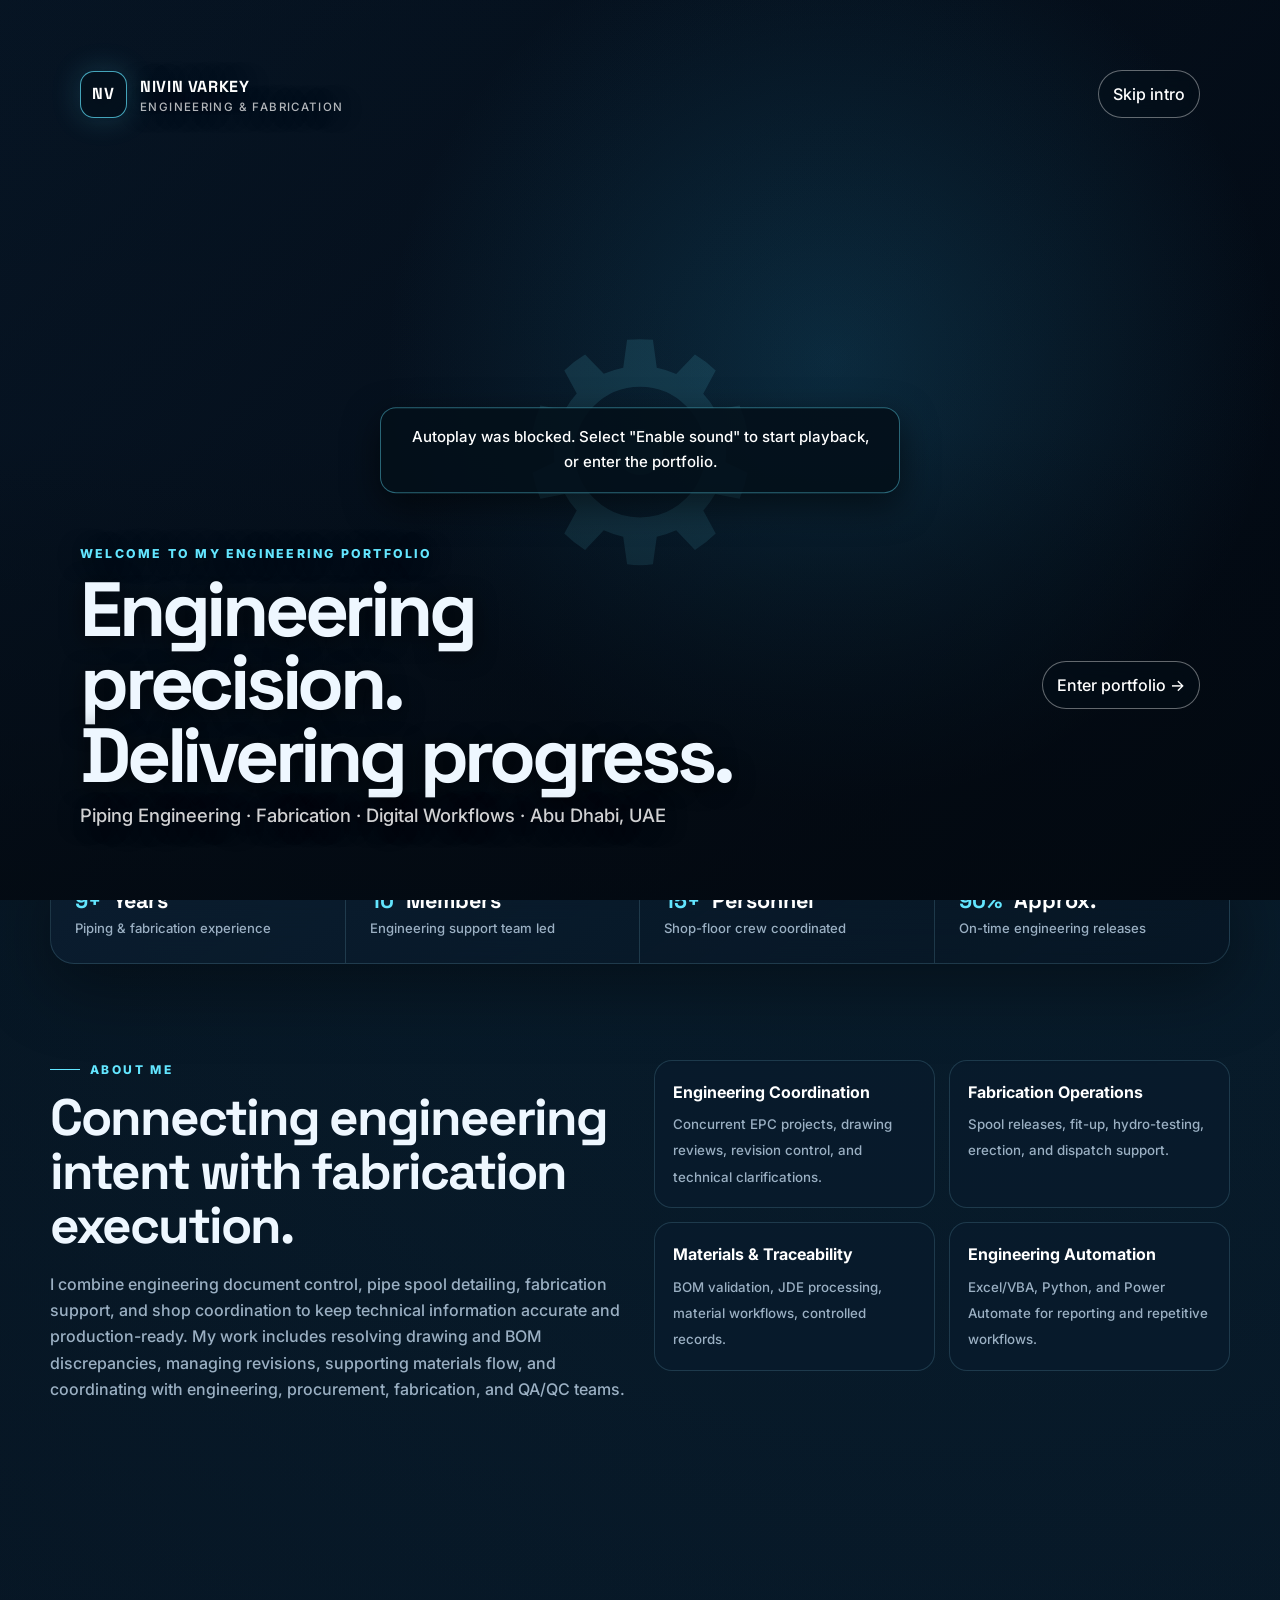
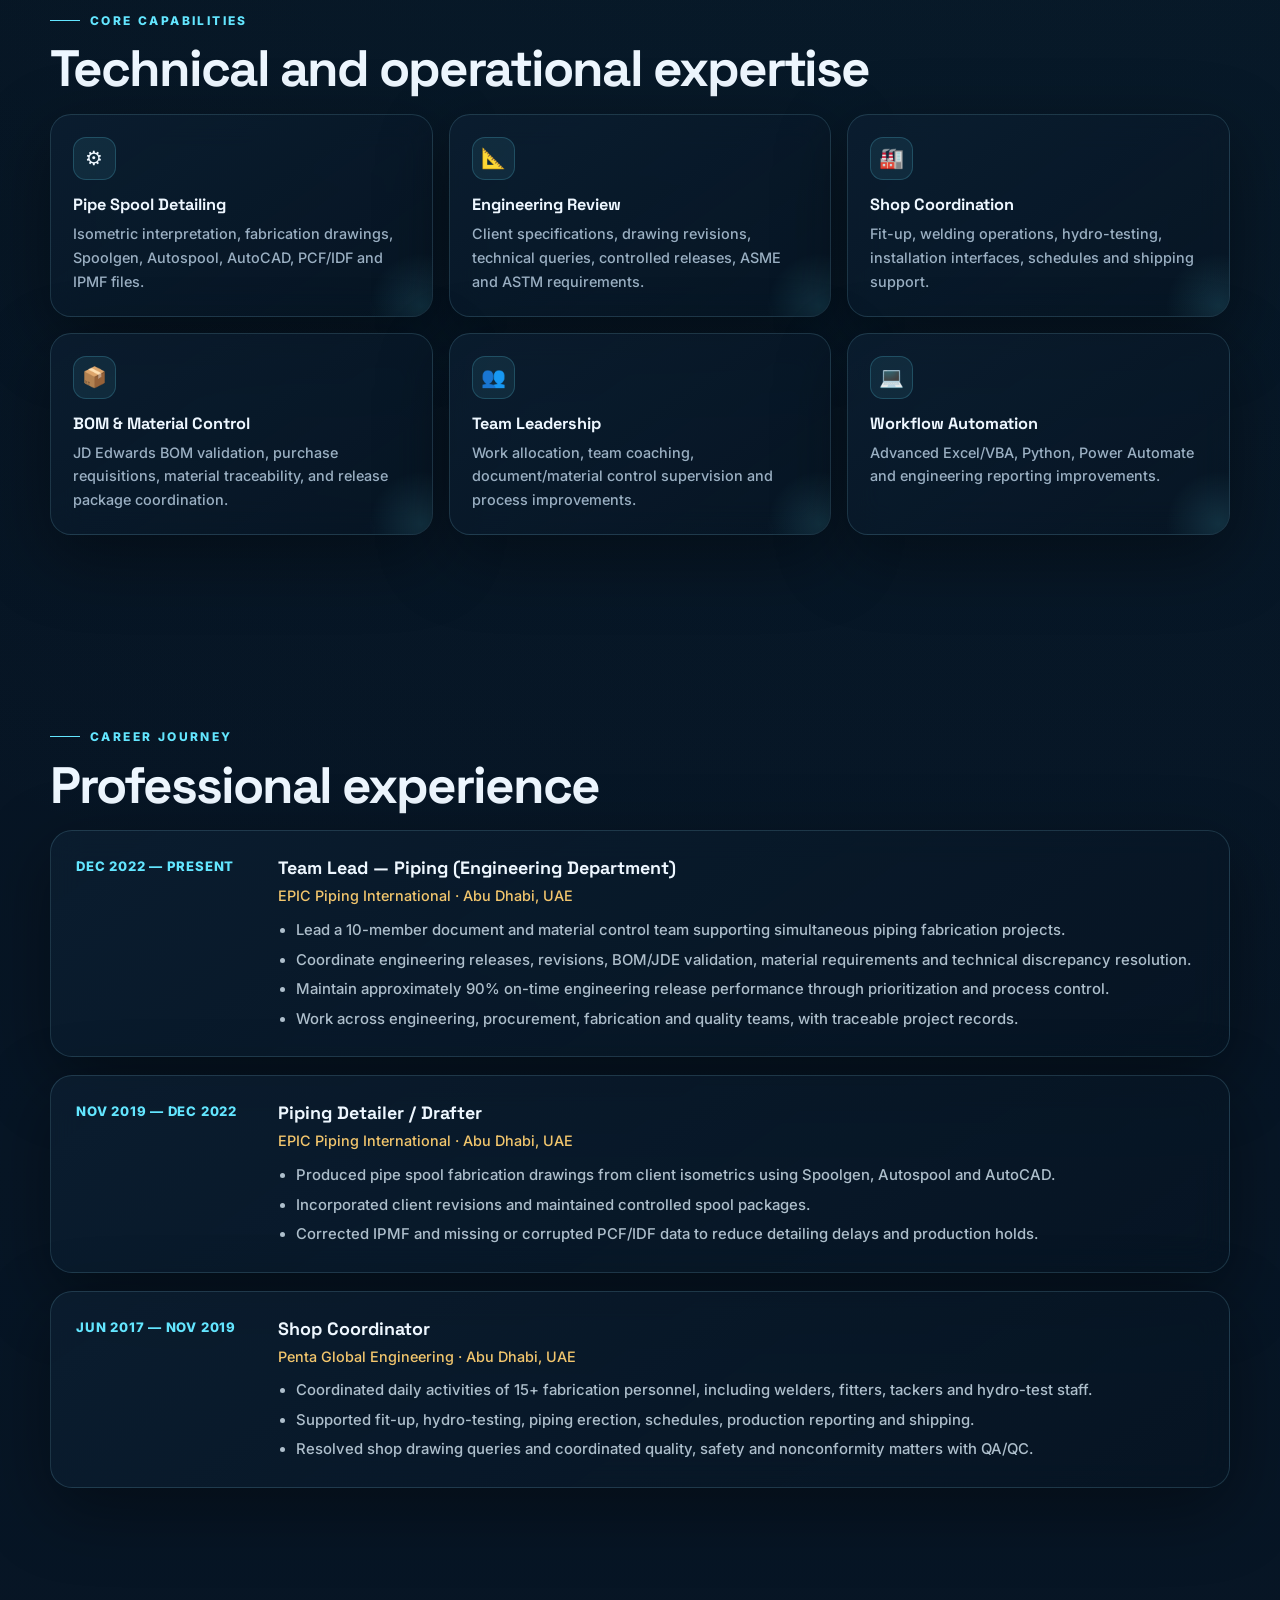
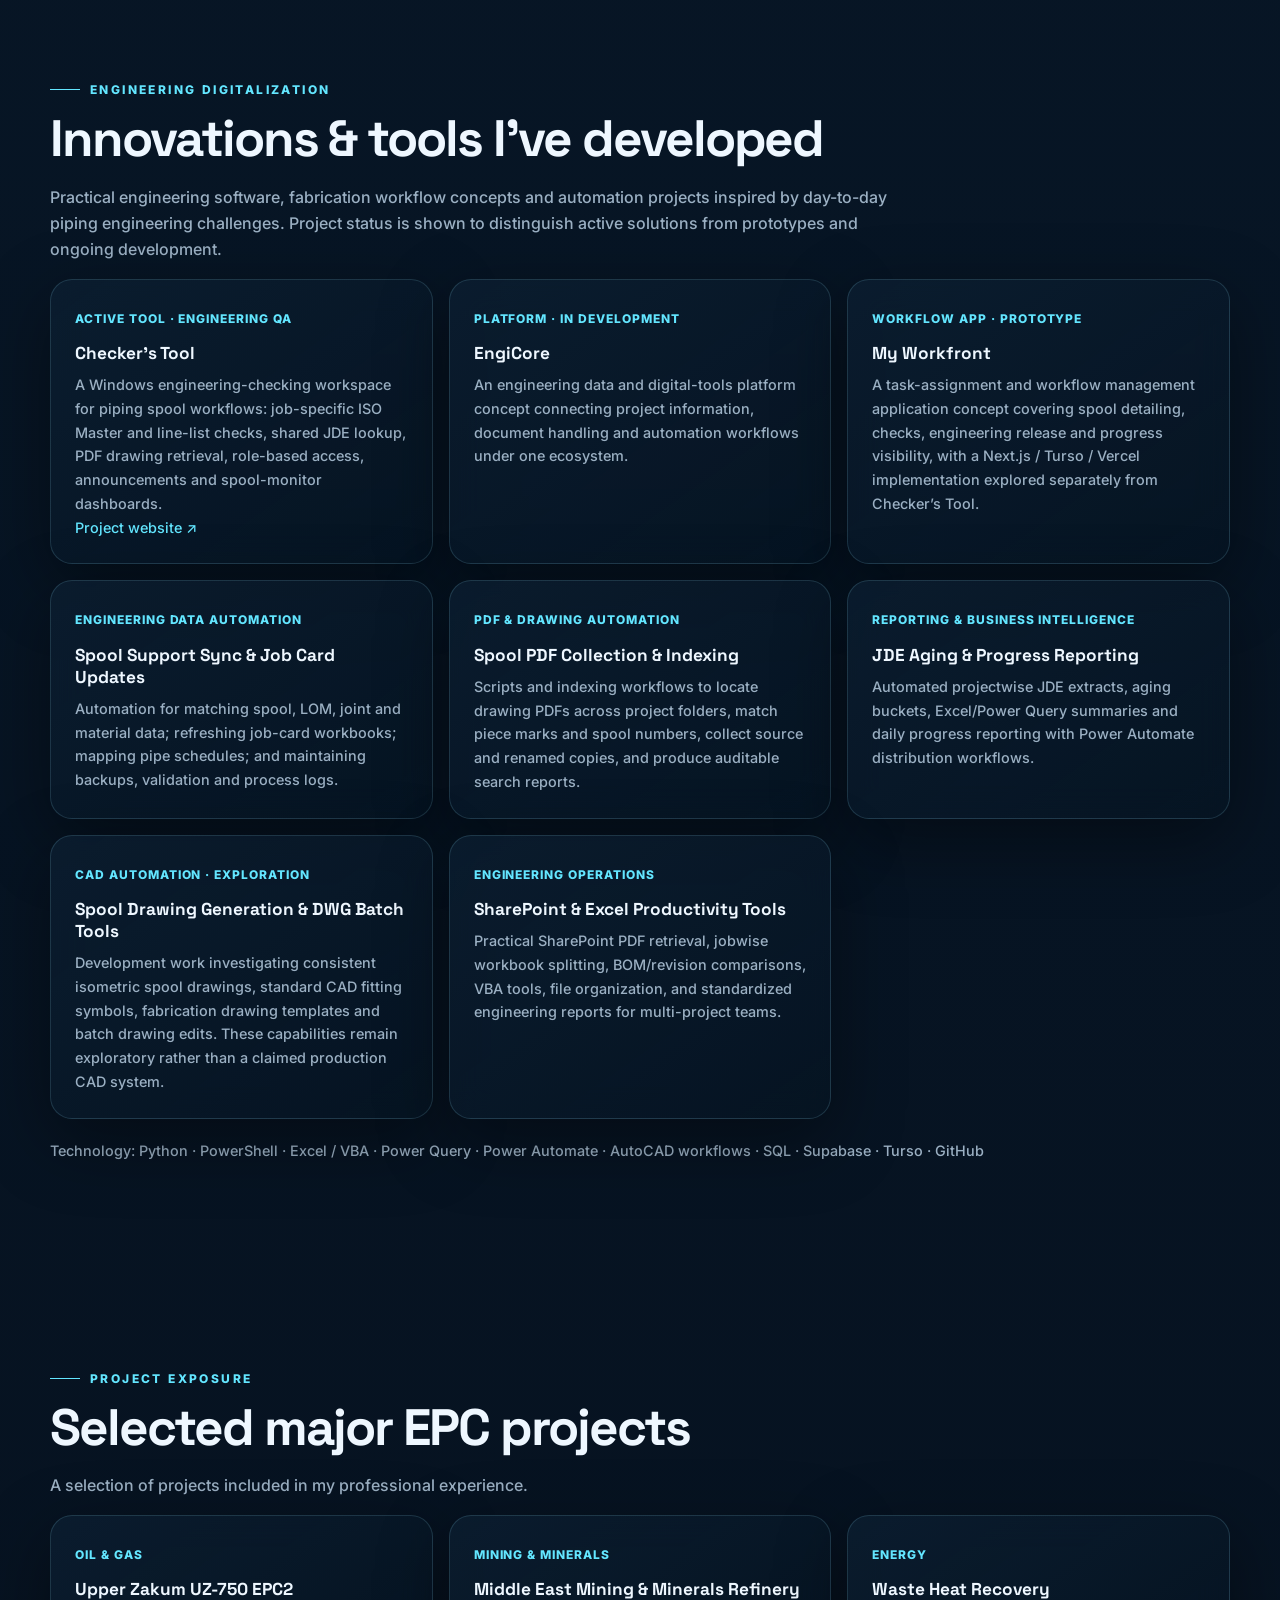
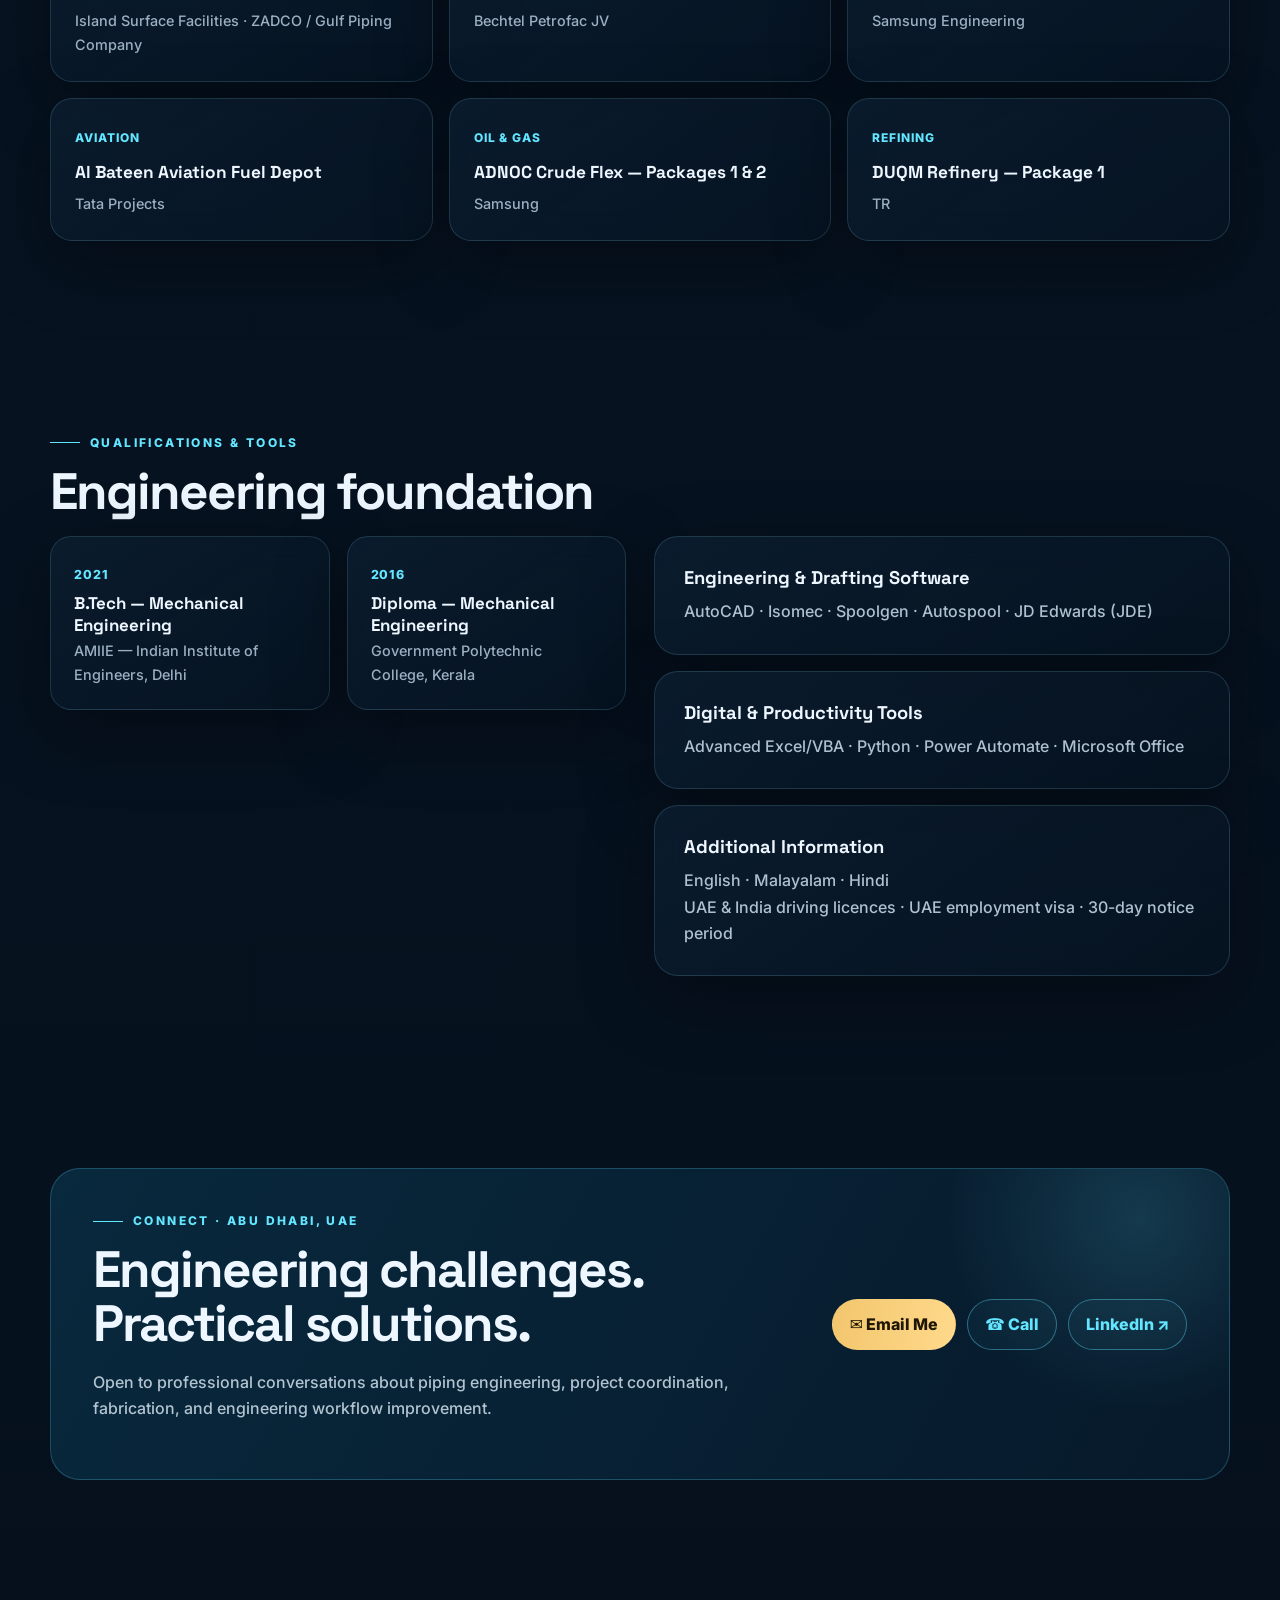
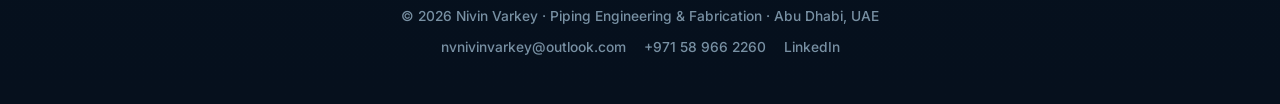
==== index.html @ 19f0eabd "Prepare updated professional portrait with safe fallback" ====
<!doctype html>
<html lang="en">

<head>
  <!-- Google tag (gtag.js) -->
  <script async src="https://www.googletagmanager.com/gtag/js?id=G-YC8H32CX1J"></script>
  <script>
    window.dataLayer = window.dataLayer || [];
    function gtag(){dataLayer.push(arguments);}
    gtag('js', new Date());
    gtag('config', 'G-YC8H32CX1J');
  </script>
  <meta charset="utf-8">
  <meta name="viewport" content="width=device-width,initial-scale=1,viewport-fit=cover">
  <meta name="theme-color" content="#071626">
  <meta name="description"
    content="Nivin Varkey — Piping Engineering, Fabrication and Engineering Coordination professional with 9+ years of experience in Abu Dhabi, UAE.">
  <meta property="og:title" content="Nivin Varkey | Piping Engineering & Fabrication">
  <meta property="og:description"
    content="Engineering coordination, pipe spool fabrication, and workflow automation in Abu Dhabi, UAE.">
  <title>Nivin Varkey | Engineering & Fabrication Portfolio</title>
  <link rel="preconnect" href="https://fonts.googleapis.com">
  <link rel="preconnect" href="https://fonts.gstatic.com" crossorigin>
  <link
    href="https://fonts.googleapis.com/css2?family=Inter:wght@400;500;600;700;800&family=Space+Grotesk:wght@500;600;700&display=swap"
    rel="stylesheet">
  <style>
    :root {
      --bg: #050d17;
      --bg2: #071626;
      --panel: rgba(11, 28, 46, .72);
      --panel2: rgba(13, 36, 57, .82);
      --text: #eef7ff;
      --muted: #9bb0c3;
      --cyan: #63e6ff;
      --cyan2: #1bb8e8;
      --bio: #80cdbb;
      --gold: #f2c66d;
      --line: rgba(135, 202, 228, .18);
      --shadow: 0 22px 70px rgba(0, 0, 0, .38);
      --max: 1180px;
    }

    * {
      box-sizing: border-box
    }

    html {
      scroll-behavior: smooth;
      scroll-padding-top: 86px
    }

    body {
      margin: 0;
      background: radial-gradient(circle at 75% 10%, rgba(25, 124, 165, .12), transparent 34%), linear-gradient(180deg, #050d17, #071626 42%, #06101d);
      color: var(--text);
      font: 500 16px/1.65 Inter, system-ui, sans-serif;
      overflow-x: hidden
    }

    a {
      color: inherit;
      text-decoration: none
    }

    button {
      font: inherit
    }

    img {
      max-width: 100%;
      display: block
    }

    ::selection {
      background: var(--cyan);
      color: #002232
    }

    #scienceCanvas {
      position: fixed;
      inset: 0;
      z-index: -2;
      width: 100%;
      height: 100%;
      opacity: .72
    }

    .noise {
      position: fixed;
      inset: 0;
      z-index: -1;
      pointer-events: none;
      opacity: .06;
      background-image: url("data:image/svg+xml,%3Csvg viewBox='0 0 180 180' xmlns='http://www.w3.org/2000/svg'%3E%3Cfilter id='n'%3E%3CfeTurbulence type='fractalNoise' baseFrequency='.85' numOctaves='3' stitchTiles='stitch'/%3E%3C/filter%3E%3Crect width='100%25' height='100%25' filter='url(%23n)' opacity='.45'/%3E%3C/svg%3E")
    }

    .container {
      width: min(calc(100% - 38px), var(--max));
      margin: auto
    }

    /* INTRO VIDEO */
    #intro {
      position: fixed;
      inset: 0;
      z-index: 1000;
      background: #03070c;
      display: grid;
      place-items: center;
      transition: opacity .75s ease, visibility .75s ease
    }

    #intro.hidden {
      opacity: 0;
      visibility: hidden;
      pointer-events: none
    }

    #intro video {
      position: absolute;
      inset: 0;
      width: 100%;
      height: 100%;
      object-fit: cover
    }

    #intro:after {
      content: "";
      position: absolute;
      inset: 0;
      background: linear-gradient(180deg, rgba(3, 9, 16, .12), rgba(3, 9, 16, .06) 48%, rgba(3, 9, 16, .75))
    }

    .intro-ui {
      position: relative;
      z-index: 2;
      width: min(92%, 1120px);
      height: min(88vh, 760px);
      display: flex;
      flex-direction: column;
      justify-content: space-between;
      pointer-events: none
    }

    .intro-top,
    .intro-bottom {
      display: flex;
      align-items: center;
      justify-content: space-between;
      gap: 16px;
      pointer-events: auto
    }

    .intro-brand {
      display: flex;
      align-items: center;
      gap: 13px;
      color: #fff;
      font-family: "Space Grotesk", sans-serif;
      font-weight: 700;
      letter-spacing: .04em;
      text-shadow: 0 2px 20px rgba(0, 0, 0, .5)
    }

    .intro-mark {
      width: 47px;
      height: 47px;
      border: 1px solid rgba(99, 230, 255, .7);
      border-radius: 14px;
      display: grid;
      place-items: center;
      background: rgba(4, 18, 29, .34);
      backdrop-filter: blur(12px);
      box-shadow: 0 0 30px rgba(99, 230, 255, .18)
    }

    .intro-actions {
      display: flex;
      gap: 10px;
      flex-wrap: wrap
    }

    .intro-btn {
      border: 1px solid rgba(255, 255, 255, .38);
      background: rgba(4, 16, 26, .42);
      color: #fff;
      padding: 10px 14px;
      border-radius: 999px;
      cursor: pointer;
      backdrop-filter: blur(10px);
      transition: .2s
    }

    .intro-btn:hover {
      border-color: var(--cyan);
      color: var(--cyan)
    }

    .intro-copy {
      max-width: 720px;
      text-shadow: 0 3px 22px rgba(0, 0, 0, .65)
    }

    .intro-copy span {
      display: inline-block;
      color: var(--cyan);
      font-weight: 800;
      letter-spacing: .18em;
      text-transform: uppercase;
      font-size: .77rem;
      margin-bottom: 8px
    }

    .intro-copy h1 {
      margin: 0 0 8px;
      font: 700 clamp(2.2rem, 6vw, 5.6rem)/.95 "Space Grotesk", sans-serif;
      letter-spacing: -.055em
    }

    .intro-copy p {
      margin: 0;
      color: rgba(255, 255, 255, .82);
      font-size: clamp(.9rem, 1.7vw, 1.15rem)
    }

    .intro-progress {
      position: absolute;
      left: 0;
      right: 0;
      bottom: 0;
      height: 3px;
      background: rgba(255, 255, 255, .16);
      z-index: 3
    }

    .intro-progress i {
      display: block;
      height: 100%;
      width: 0;
      background: linear-gradient(90deg, var(--cyan), var(--bio), var(--gold));
      box-shadow: 0 0 18px var(--cyan)
    }

    /* Intro video loading/error notice */
    .intro-status {
      position: absolute;
      z-index: 5;
      left: 50%;
      top: 50%;
      transform: translate(-50%, -50%);
      max-width: min(88vw, 520px);
      width: max-content;
      padding: 17px 22px;
      border: 1px solid rgba(99, 230, 255, .4);
      border-radius: 16px;
      background: rgba(4, 16, 26, .9);
      color: #fff;
      text-align: center;
      box-shadow: 0 12px 35px #0008;
      font-size: .94rem
    }

    .intro-status[hidden] {
      display: none
    }

    #intro.video-missing .intro-fallback {
      display: grid
    }

    /* NAV */
    nav {
      position: sticky;
      top: 0;
      z-index: 50;
      background: rgba(5, 13, 23, .72);
      border-bottom: 1px solid var(--line);
      backdrop-filter: blur(18px)
    }

    .nav-inner {
      min-height: 78px;
      display: flex;
      align-items: center;
      justify-content: space-between;
      gap: 24px
    }

    .brand {
      display: flex;
      align-items: center;
      gap: 12px;
      font-family: "Space Grotesk", sans-serif;
      font-weight: 700
    }

    .brand-logo {
      width: 42px;
      height: 42px;
      border-radius: 13px;
      border: 1px solid rgba(99, 230, 255, .55);
      display: grid;
      place-items: center;
      color: var(--cyan);
      background: linear-gradient(145deg, rgba(99, 230, 255, .12), rgba(115, 230, 164, .05));
      box-shadow: 0 0 24px rgba(99, 230, 255, .09)
    }

    .brand small {
      display: block;
      color: var(--muted);
      font: 500 .71rem Inter, sans-serif;
      letter-spacing: .08em;
      text-transform: uppercase;
      margin-top: 1px
    }

    .links {
      display: flex;
      align-items: center;
      gap: 26px;
      color: #bfd0de;
      font-size: .91rem
    }

    .links a {
      position: relative
    }

    .links a:not(.nav-cta):after {
      content: "";
      position: absolute;
      left: 0;
      right: 100%;
      bottom: -8px;
      height: 2px;
      background: var(--cyan);
      transition: .22s
    }

    .links a:hover:after {
      right: 0
    }

    .nav-cta,
    .btn {
      display: inline-flex;
      align-items: center;
      justify-content: center;
      gap: 9px;
      border-radius: 999px;
      padding: 11px 17px;
      font-weight: 800;
      border: 1px solid transparent;
      transition: .22s;
      cursor: pointer
    }

    .nav-cta {
      border-color: rgba(99, 230, 255, .45);
      color: var(--cyan);
      background: rgba(99, 230, 255, .06)
    }

    .nav-cta:hover {
      background: var(--cyan);
      color: #02202d;
      box-shadow: 0 0 26px rgba(99, 230, 255, .3)
    }

    .mobile-toggle {
      display: none;
      background: none;
      border: 0;
      color: #fff;
      font-size: 1.5rem;
      cursor: pointer
    }

    section {
      padding: 96px 0
    }

    .kicker {
      display: flex;
      align-items: center;
      gap: 10px;
      color: var(--cyan);
      font-size: .75rem;
      font-weight: 800;
      text-transform: uppercase;
      letter-spacing: .2em;
      margin-bottom: 12px
    }

    .kicker:before {
      content: "";
      width: 30px;
      height: 1px;
      background: var(--cyan)
    }

    h2 {
      font: 700 clamp(2.1rem, 4vw, 3.5rem)/1.05 "Space Grotesk", sans-serif;
      letter-spacing: -.04em;
      margin: 0 0 18px
    }

    .muted {
      color: var(--muted)
    }

    .glass {
      background: linear-gradient(145deg, rgba(12, 31, 50, .76), rgba(6, 20, 34, .68));
      border: 1px solid var(--line);
      box-shadow: var(--shadow);
      backdrop-filter: blur(16px)
    }

    /* HERO */
    .hero {
      min-height: calc(100vh - 78px);
      display: flex;
      align-items: center;
      padding: 64px 0 76px;
      position: relative;
      overflow: hidden
    }

    .hero:before {
      content: "";
      position: absolute;
      right: -10%;
      top: 5%;
      width: 600px;
      height: 600px;
      border-radius: 50%;
      background: radial-gradient(circle, rgba(99, 230, 255, .11), transparent 65%);
      filter: blur(4px);
      pointer-events: none
    }

    .hero-grid {
      display: grid;
      grid-template-columns: 1.05fr .95fr;
      gap: 66px;
      align-items: center
    }

    .hero h1 {
      margin: 0 0 15px;
      font: 700 clamp(3.1rem, 7vw, 6.7rem)/.88 "Space Grotesk", sans-serif;
      letter-spacing: -.065em
    }

    .hero h1 em {
      font-style: normal;
      color: transparent;
      background: linear-gradient(95deg, var(--cyan), #b9f5ff 47%, var(--bio));
      background-clip: text;
      -webkit-background-clip: text
    }

    .role {
      color: var(--gold);
      text-transform: uppercase;
      letter-spacing: .18em;
      font-size: .84rem;
      font-weight: 800;
      margin-bottom: 22px
    }

    .hero-copy {
      font-size: 1.08rem;
      color: #b6c8d6;
      max-width: 680px;
      margin: 0 0 25px
    }

    .chip-row {
      display: flex;
      flex-wrap: wrap;
      gap: 9px;
      margin: 0 0 29px
    }

    .chip {
      padding: 8px 12px;
      border-radius: 999px;
      border: 1px solid rgba(115, 230, 164, .28);
      background: rgba(115, 230, 164, .06);
      color: #b8f6d1;
      font-size: .83rem
    }

    .actions {
      display: flex;
      gap: 12px;
      flex-wrap: wrap
    }

    .btn-primary {
      background: linear-gradient(100deg, var(--gold), #ffd98b);
      color: #201604
    }

    .btn-primary:hover {
      transform: translateY(-2px);
      box-shadow: 0 12px 30px rgba(242, 198, 109, .2)
    }

    .btn-secondary {
      border-color: rgba(99, 230, 255, .38);
      color: var(--cyan);
      background: rgba(99, 230, 255, .04)
    }

    .btn-secondary:hover {
      background: rgba(99, 230, 255, .11);
      transform: translateY(-2px)
    }

    .replay {
      margin-top: 18px;
      border: 0;
      background: none;
      color: #7f99ac;
      cursor: pointer;
      padding: 0
    }

    .replay:hover {
      color: var(--cyan)
    }

    .portrait-zone {
      position: relative;
      min-height: 610px;
      display: grid;
      place-items: center
    }

    .portrait-orbit {
      position: absolute;
      width: 510px;
      height: 510px;
      border: 1px solid rgba(99, 230, 255, .18);
      border-radius: 50%;
      animation: spin 28s linear infinite
    }

    .portrait-orbit:before,
    .portrait-orbit:after {
      content: "";
      position: absolute;
      border-radius: 50%;
      background: var(--cyan);
      box-shadow: 0 0 14px var(--cyan)
    }

    .portrait-orbit:before {
      width: 8px;
      height: 8px;
      left: 50%;
      top: -4px
    }

    .portrait-orbit:after {
      width: 6px;
      height: 6px;
      right: 12%;
      bottom: 9%;
      background: var(--bio);
      box-shadow: 0 0 14px var(--bio)
    }

    @keyframes spin {
      to {
        transform: rotate(360deg)
      }
    }

    .portrait-card {
      position: relative;
      width: min(430px, 90%);
      border-radius: 38px;
      padding: 13px;
      background: linear-gradient(145deg, rgba(120, 224, 255, .17), rgba(7, 22, 36, .55));
      border: 1px solid rgba(99, 230, 255, .28);
      box-shadow: 0 30px 90px rgba(0, 0, 0, .46), 0 0 55px rgba(99, 230, 255, .08)
    }

    .portrait-card img {
      width: 100%;
      aspect-ratio: 4/5;
      object-fit: cover;
      border-radius: 28px;
      filter: saturate(.94) contrast(1.03)
    }

    /* PROFILE PHOTO WITH ENGINEERING ILLUSTRATION FALLBACK */
    .portrait-media {
      position: relative;
      width: 100%;
      aspect-ratio: 4/5;
      border-radius: 28px;
      overflow: hidden;
      background: #06121e;
    }
    .portrait-media img {
      position: absolute;
      inset: 0;
      width: 100%;
      height: 100%;
      object-fit: cover;
      border-radius: 28px;
    }

    .portrait-badge {
      position: absolute;
      left: -40px;
      bottom: 55px;
      padding: 15px 17px;
      border-radius: 18px;
      background: rgba(5, 22, 36, .88);
      border: 1px solid rgba(115, 230, 164, .32);
      box-shadow: var(--shadow);
      backdrop-filter: blur(12px);
      max-width: 215px
    }

    .portrait-badge b {
      display: block;
      color: var(--bio);
      font-family: "Space Grotesk"
    }

    .portrait-badge small {
      color: #a8bbc9
    }

    .atom {
      position: absolute;
      right: -18px;
      top: 62px;
      width: 112px;
      height: 112px;
      border-radius: 50%;
      border: 1px solid rgba(99, 230, 255, .23);
      display: grid;
      place-items: center;
      color: var(--cyan);
      font-size: 2rem;
      background: rgba(7, 25, 40, .55);
      box-shadow: 0 0 45px rgba(99, 230, 255, .11);
      backdrop-filter: blur(12px)
    }

    .stats {
      margin-top: -38px;
      position: relative;
      z-index: 5
    }

    .stats-grid {
      display: grid;
      grid-template-columns: repeat(4, 1fr);
      border-radius: 24px;
      overflow: hidden
    }

    .stat {
      padding: 23px 24px;
      border-right: 1px solid var(--line)
    }

    .stat:last-child {
      border-right: 0
    }

    .stat strong {
      display: block;
      font: 700 1.35rem "Space Grotesk";
      color: #fff
    }

    .stat span {
      display: block;
      color: var(--muted);
      font-size: .82rem;
      margin-top: 4px
    }

    .stat i {
      font-style: normal;
      color: var(--cyan);
      margin-right: 7px
    }

    /* CONTENT */
    .split {
      display: grid;
      grid-template-columns: 1fr 1fr;
      gap: 28px;
      align-items: start
    }

    .panel {
      border-radius: 24px;
      padding: 29px
    }

    .panel h3 {
      font: 700 1.15rem "Space Grotesk";
      margin: 0 0 9px
    }

    .panel p {
      color: #afc1cf;
      margin: 0
    }

    .fit-grid {
      display: grid;
      grid-template-columns: repeat(2, 1fr);
      gap: 14px
    }

    .fit {
      border-radius: 18px;
      padding: 18px;
      background: rgba(9, 28, 45, .6);
      border: 1px solid var(--line)
    }

    .fit b {
      display: block;
      color: #fff;
      margin-bottom: 5px
    }

    .fit small {
      color: var(--muted)
    }

    .skills {
      display: grid;
      grid-template-columns: repeat(3, 1fr);
      gap: 16px
    }

    .skill {
      border-radius: 21px;
      padding: 22px;
      min-height: 176px;
      position: relative;
      overflow: hidden
    }

    .skill:after {
      content: "";
      position: absolute;
      width: 110px;
      height: 110px;
      right: -45px;
      bottom: -45px;
      border-radius: 50%;
      background: radial-gradient(circle, rgba(99, 230, 255, .13), transparent 68%)
    }

    .skill-icon {
      width: 43px;
      height: 43px;
      border-radius: 13px;
      display: grid;
      place-items: center;
      background: rgba(99, 230, 255, .08);
      border: 1px solid rgba(99, 230, 255, .2);
      font-size: 1.25rem;
      margin-bottom: 14px
    }

    .skill h3 {
      font: 700 1.02rem "Space Grotesk";
      margin: 0 0 7px
    }

    .skill p {
      font-size: .9rem;
      color: var(--muted);
      margin: 0
    }

    .timeline {
      display: grid;
      gap: 18px
    }

    .job {
      display: grid;
      grid-template-columns: 175px 1fr;
      gap: 27px;
      border-radius: 22px;
      padding: 25px
    }

    .job-date {
      font-size: .82rem;
      color: var(--cyan);
      font-weight: 800;
      letter-spacing: .06em
    }

    .job h3 {
      font: 700 1.12rem "Space Grotesk";
      margin: 0 0 5px
    }

    .job-org {
      color: var(--gold);
      font-size: .9rem;
      margin-bottom: 10px
    }

    .job ul {
      margin: 0;
      padding-left: 18px;
      color: #aebfcc;
      font-size: .93rem
    }

    .job li+li {
      margin-top: 5px
    }

    .edu-grid {
      display: grid;
      grid-template-columns: repeat(2, 1fr);
      gap: 17px
    }

    .edu {
      border-radius: 21px;
      padding: 23px
    }

    .edu .year {
      color: var(--cyan);
      font-size: .78rem;
      font-weight: 800;
      letter-spacing: .08em
    }

    .edu h3 {
      font: 700 1.06rem "Space Grotesk";
      margin: 5px 0 3px
    }

    .edu p {
      margin: 0;
      color: var(--muted);
      font-size: .9rem
    }

    .edu .score {
      color: var(--bio);
      font-weight: 800;
      margin-top: 8px;
      display: block;
      font-size: .86rem
    }

    .cred-row {
      display: grid;
      grid-template-columns: 1fr 1fr;
      gap: 16px
    }

    .cred {
      border-radius: 20px;
      padding: 22px;
      background: linear-gradient(145deg, rgba(115, 230, 164, .08), rgba(12, 31, 50, .64));
      border: 1px solid rgba(115, 230, 164, .22)
    }

    .cred strong {
      display: block;
      font: 700 1.15rem "Space Grotesk";
      color: #d7ffe6
    }

    .cred span {
      font-size: .87rem;
      color: var(--muted)
    }

    .activity-grid {
      display: grid;
      grid-template-columns: repeat(2, 1fr);
      gap: 16px
    }

    .activity {
      border-radius: 20px;
      padding: 21px
    }

    .activity time {
      color: var(--gold);
      font-size: .77rem;
      font-weight: 800
    }

    .activity h3 {
      font: 700 1rem "Space Grotesk";
      margin: 7px 0 3px
    }

    .activity p {
      margin: 0;
      color: var(--muted);
      font-size: .88rem
    }

    .contact {
      border-radius: 30px;
      padding: 42px;
      background: linear-gradient(120deg, rgba(9, 42, 64, .94), rgba(7, 26, 44, .94));
      border: 1px solid rgba(99, 230, 255, .24);
      position: relative;
      overflow: hidden
    }

    .contact:after {
      content: "";
      position: absolute;
      right: -120px;
      top: -160px;
      width: 420px;
      height: 420px;
      border-radius: 50%;
      background: radial-gradient(circle, rgba(99, 230, 255, .15), transparent 65%)
    }

    .contact-grid {
      position: relative;
      z-index: 1;
      display: grid;
      grid-template-columns: 1.2fr .8fr;
      gap: 28px;
      align-items: center
    }

    .contact p {
      color: #b3c4d1;
      max-width: 650px
    }

    .contact-buttons {
      display: flex;
      gap: 11px;
      justify-content: flex-end;
      flex-wrap: wrap
    }

    footer {
      padding: 29px 0 45px;
      color: #7890a3;
      font-size: .86rem;
      text-align: center
    }

    .footer-links {
      margin-top: 8px;
      display: flex;
      justify-content: center;
      gap: 18px;
      flex-wrap: wrap
    }

    .footer-links a:hover {
      color: var(--cyan)
    }

    .reveal {
      opacity: 0;
      transform: translateY(20px);
      transition: .65s ease
    }

    .reveal.on {
      opacity: 1;
      transform: none
    }

    @media(max-width:980px) {
      .links {
        display: none
      }

      .links.open {
        display: flex;
        position: absolute;
        left: 18px;
        right: 18px;
        top: 70px;
        background: rgba(5, 13, 23, .97);
        border: 1px solid var(--line);
        border-radius: 20px;
        padding: 20px;
        flex-direction: column;
        align-items: stretch
      }

      .mobile-toggle {
        display: block
      }

      .hero-grid,
      .split,
      .contact-grid {
        grid-template-columns: 1fr
      }

      .hero {
        padding-top: 45px
      }

      .portrait-zone {
        min-height: 520px
      }

      .stats {
        margin-top: 0
      }

      .stats-grid {
        grid-template-columns: 1fr 1fr
      }

      .stat:nth-child(2) {
        border-right: 0
      }

      .stat:nth-child(-n+2) {
        border-bottom: 1px solid var(--line)
      }

      .skills {
        grid-template-columns: 1fr 1fr
      }

      .contact-buttons {
        justify-content: flex-start
      }

      .portrait-badge {
        left: 0
      }
    }

    @media(max-width:650px) {
      section {
        padding: 72px 0
      }

      .container {
        width: min(calc(100% - 28px), var(--max))
      }

      .hero h1 {
        font-size: 3.5rem
      }

      .portrait-zone {
        min-height: 440px
      }

      .portrait-orbit {
        width: 380px;
        height: 380px
      }

      .portrait-card {
        width: 320px
      }

      .atom {
        right: 0;
        top: 35px;
        width: 80px;
        height: 80px
      }

      .portrait-badge {
        bottom: 20px;
        max-width: 180px
      }

      .stats-grid,
      .skills,
      .edu-grid,
      .cred-row,
      .activity-grid,
      .fit-grid {
        grid-template-columns: 1fr
      }

      .stat {
        border-right: 0;
        border-bottom: 1px solid var(--line)
      }

      .stat:last-child {
        border-bottom: 0
      }

      .job {
        grid-template-columns: 1fr;
        gap: 7px
      }

      .contact {
        padding: 28px
      }

      .intro-ui {
        height: 90vh
      }

      .intro-bottom {
        align-items: flex-end
      }

      .intro-copy h1 {
        font-size: 3.2rem
      }
    }

    @media(prefers-reduced-motion:reduce) {
      html {
        scroll-behavior: auto
      }

      .portrait-orbit {
        animation: none
      }

      .reveal {
        transition: none
      }
    }

    /* Engineering portfolio refinements */
    .eng-badge {
      font-size: 3.1rem;
      color: var(--cyan);
      font-weight: 800;
      letter-spacing: -.12em;
      line-height: 1
    }

    .eng-visual {
      width: 100%;
      aspect-ratio: 4/5;
      display: grid;
      place-items: center;
      position: relative;
      overflow: hidden;
      border-radius: 28px;
      background: radial-gradient(circle at 50% 40%, rgba(35, 139, 172, .20), transparent 56%), linear-gradient(145deg, #0c2b43, #06121f)
    }

    .eng-visual svg {
      width: 85%;
      height: auto;
      filter: drop-shadow(0 0 25px rgba(99, 230, 255, .25))
    }

    .eng-visual .vis-caption {
      position: absolute;
      bottom: 25px;
      left: 20px;
      right: 20px;
      text-align: center;
      font-size: .76rem;
      letter-spacing: .19em;
      color: #a8dae8;
      font-weight: 800
    }

    .eng-photo {
      display: none;
      position: absolute;
      inset: 0;
      width: 100%;
      height: 100%;
      object-fit: cover;
      z-index: 2
    }

    .portrait-media.has-photo .eng-photo {
      display: block
    }

    .portrait-media.has-photo .eng-visual {
      display: none
    }

    .project-grid {
      display: grid;
      grid-template-columns: repeat(3, 1fr);
      gap: 16px
    }

    .project {
      padding: 24px;
      border-radius: 22px
    }

    .project .tag {
      color: var(--cyan);
      font-weight: 800;
      letter-spacing: .08em;
      font-size: .75rem
    }

    .project h3 {
      font: 700 1.08rem 'Space Grotesk';
      margin: 12px 0 9px
    }

    .project p {
      font-size: .9rem;
      color: var(--muted);
      margin: 0
    }

    .intro-fallback {
      position: absolute;
      inset: 0;
      background: radial-gradient(circle at 65% 40%, rgba(35, 136, 181, .25), transparent 45%), linear-gradient(135deg, #071626, #020811);
      display: grid;
      place-items: center
    }

    .intro-fallback .gear {
      font-size: clamp(8rem, 27vw, 19rem);
      opacity: .13;
      color: var(--cyan);
      animation: spin 35s linear infinite
    }

    #intro:has(video:not([src])) .intro-fallback {
      display: grid
    }

    #intro.video-ready .intro-fallback {
      display: none
    }

    #intro.video-missing .intro-progress {
      display: none
    }

    @media(max-width:980px) {
      .project-grid {
        grid-template-columns: repeat(2, 1fr)
      }
    }

    @media(max-width:650px) {
      .project-grid {
        grid-template-columns: 1fr
      }

      .eng-visual {
        aspect-ratio: 4/5
      }
    }

    /* Profile video: autoplay muted, fade to portrait on completion */
    .portrait-media .profile-video {position:absolute;inset:0;width:100%;height:100%;object-fit:cover;border-radius:28px;z-index:3;opacity:0;pointer-events:none;transition:opacity .75s ease}
    .portrait-media.profile-playing .profile-video {opacity:1}
    .portrait-media .profile-video-controls {position:absolute;right:12px;bottom:12px;z-index:4;display:none;gap:7px}
    .portrait-media.profile-playing .profile-video-controls {display:flex}
    .profile-video-controls button, .profile-replay {border:1px solid rgba(255,255,255,.55);border-radius:999px;background:rgba(4,16,26,.77);color:white;padding:8px 12px;cursor:pointer;font-weight:700;font-size:.78rem;backdrop-filter:blur(8px)}
    .portrait-media .profile-replay {position:absolute;right:12px;bottom:12px;z-index:4;display:none}
    .portrait-media:not(.profile-playing) .profile-replay:not([hidden]) {display:block}
    .portrait-media:not(.has-photo):not(.profile-playing) .profile-replay {bottom:10px}
    .profile-video-message {position:absolute;left:10px;right:10px;top:12px;z-index:5;padding:10px;border-radius:12px;background:rgba(4,16,26,.92);border:1px solid rgba(99,230,255,.5);font-size:.78rem;color:#fff;text-align:center}
    .profile-video-message[hidden]{display:none}

  </style>
</head>

<body>
  <canvas id="scienceCanvas" aria-hidden="true"></canvas>
  <div class="noise" aria-hidden="true"></div>
  <div id="intro" aria-label="Portfolio welcome">
    <div class="intro-fallback" aria-hidden="true">
      <div class="gear">⚙</div>
    </div><video id="welcomeVideo" src="welcome.mp4" autoplay muted playsinline webkit-playsinline
      preload="auto"></video>
    <div class="intro-ui">
      <div class="intro-top">
        <div class="intro-brand">
          <div class="intro-mark">NV</div>
          <div>NIVIN VARKEY<small
              style="display:block;font:500 .72rem Inter;color:rgba(255,255,255,.7);letter-spacing:.12em">ENGINEERING &
              FABRICATION</small></div>
        </div>
        <div class="intro-actions"><button class="intro-btn" id="soundBtn">Enable sound</button><button
            class="intro-btn" id="skipBtn">Skip intro</button></div>
      </div>
      <div class="intro-bottom">
        <div class="intro-copy"><span>Welcome to my engineering portfolio</span>
          <h1>Engineering precision.<br>Delivering progress.</h1>
          <p>Piping Engineering · Fabrication · Digital Workflows · Abu Dhabi, UAE</p>
        </div><button class="intro-btn" id="enterBtn">Enter portfolio →</button>
      </div>
    </div>
    <div class="intro-status" id="introStatus" role="status" aria-live="polite" hidden></div>
    <div class="intro-progress"><i id="videoProgress"></i></div>
  </div>
  <nav>
    <div class="container nav-inner"><a class="brand" href="#home"><span class="brand-logo">NV</span><span>Nivin
          Varkey<small>Piping Engineering & Fabrication</small></span></a><button class="mobile-toggle" id="menuBtn"
        aria-label="Open navigation">☰</button>
      <div class="links" id="navLinks"><a href="#about">About</a><a href="#expertise">Expertise</a><a
          href="#experience">Experience</a><a href="#projects">Projects</a><a href="#innovations">Innovations</a><a href="#education">Education</a><a
          href="#contact" class="nav-cta">Let's Connect</a></div>
    </div>
  </nav>
  <main>
    <section class="hero" id="home">
      <div class="container hero-grid">
        <div class="reveal on">
          <div class="kicker">Engineering Professional · Abu Dhabi, UAE</div>
          <h1>Nivin<br><em>Varkey</em></h1>
          <div class="role">PROJECT ENGINEERING · PIPING FABRICATION · SHOP COORDINATION</div>
          <p class="hero-copy">Piping engineering and fabrication professional with <strong>9+ years of
              experience</strong> supporting EPC projects through spool detailing, engineering coordination, document
            and material control, shop execution, and practical process automation.</p>
          <div class="chip-row"><span class="chip">Team Leadership</span><span class="chip">Pipe Spool
              Fabrication</span><span class="chip">JD Edwards / JDE</span><span class="chip">Excel, Python & Power
              Automate</span></div>
          <div class="actions"><a class="btn btn-primary" href="Nivin_Varkey_Project_Engineer_CV.pdf" download>↓
              Download CV</a><a class="btn btn-secondary" href="#projects">Explore Projects ↗</a></div><button
            class="replay" id="replayBtn">↻ Replay introduction</button>
        </div>
        <div class="portrait-zone reveal on">
          <div class="portrait-orbit"></div>
          <div class="portrait-card">
            <div class="portrait-media" id="portraitMedia">
              <div class="eng-visual" aria-label="Engineering piping illustration"><svg viewBox="0 0 500 540" role="img"
                  aria-label="Stylized industrial piping isometric diagram">
                  <defs>
                    <linearGradient id="steel" x1="0" y1="0" x2="1" y2="1">
                      <stop stop-color="#a6edff" />
                      <stop offset="1" stop-color="#1c779e" />
                    </linearGradient>
                  </defs>
                  <g fill="none" stroke="url(#steel)" stroke-width="18" stroke-linejoin="round" stroke-linecap="round">
                    <path d="M72 370 L188 303 L300 365 L426 289" />
                    <path d="M188 303 L188 172 L299 108 L400 166 L400 232" />
                    <path d="M300 365 L300 445" />
                    <path d="M72 370 L72 276 L136 237" />
                  </g>
                  <g fill="none" stroke="#63e6ff" stroke-width="3" opacity=".65">
                    <path d="M54 389 L188 311 L302 374 L445 291" />
                    <path d="M170 172 L297 98 L418 168" />
                    <ellipse cx="300" cy="445" rx="31" ry="15" />
                    <path d="M269 445 V461 A31 15 0 0 0 331 461 V445" />
                    <circle cx="188" cy="303" r="30" />
                    <circle cx="300" cy="365" r="30" />
                  </g>
                  <g fill="#63e6ff">
                    <circle cx="72" cy="370" r="6" />
                    <circle cx="426" cy="289" r="6" />
                    <circle cx="188" cy="172" r="6" />
                  </g>
                  <g fill="none" stroke="#76e3c7" stroke-width="1.4" stroke-dasharray="6 8" opacity=".55">
                    <path d="M47 445 H450 M48 140 H448 M248 66 V495" />
                  </g>
                </svg>
                <div class="vis-caption">ENGINEERING • PRECISION • DELIVERY</div>
              </div><img class="eng-photo" id="profilePhoto" src="nivin-updated-portrait.jpg" onerror="this.onerror=null;this.src='nivin-varkey.jpg';" alt="Nivin Varkey" />
              <video id="profileVideo" class="profile-video" src="profile.mp4" muted playsinline webkit-playsinline preload="auto" aria-label="Nivin Varkey profile video"></video>
              <div class="profile-video-controls" id="profileVideoControls"><button id="profileSoundBtn" type="button">Enable sound</button><button id="profileSkipBtn" type="button">Skip video</button></div>
              <button class="profile-replay" id="profileReplayBtn" type="button">▶ Play profile video</button>
              <div class="profile-video-message" id="profileVideoMessage" role="status" aria-live="polite" hidden></div>
            </div>
          </div>
          <div class="portrait-badge"><b>9+ Years in Engineering</b><small>EPC Piping · Spooling · Fabrication ·
              Coordination</small></div>
          <div class="atom" aria-hidden="true">⚙</div>
        </div>
      </div>
    </section>
    <div class="container stats">
      <div class="stats-grid glass reveal">
        <div class="stat"><strong><i>9+</i> Years</strong><span>Piping & fabrication experience</span></div>
        <div class="stat"><strong><i>10</i> Members</strong><span>Engineering support team led</span></div>
        <div class="stat"><strong><i>15+</i> Personnel</strong><span>Shop-floor crew coordinated</span></div>
        <div class="stat"><strong><i>90%</i> Approx.</strong><span>On-time engineering releases</span></div>
      </div>
    </div>
    <section id="about">
      <div class="container split">
        <div class="reveal">
          <div class="kicker">About Me</div>
          <h2>Connecting engineering intent with fabrication execution.</h2>
          <p class="muted">I combine engineering document control, pipe spool detailing, fabrication support, and shop
            coordination to keep technical information accurate and production-ready. My work includes resolving drawing
            and BOM discrepancies, managing revisions, supporting materials flow, and coordinating with engineering,
            procurement, fabrication, and QA/QC teams.</p>
        </div>
        <div class="fit-grid reveal">
          <div class="fit"><b>Engineering Coordination</b><small>Concurrent EPC projects, drawing reviews, revision
              control, and technical clarifications.</small></div>
          <div class="fit"><b>Fabrication Operations</b><small>Spool releases, fit-up, hydro-testing, erection, and
              dispatch support.</small></div>
          <div class="fit"><b>Materials & Traceability</b><small>BOM validation, JDE processing, material workflows,
              controlled records.</small></div>
          <div class="fit"><b>Engineering Automation</b><small>Excel/VBA, Python, and Power Automate for reporting and
              repetitive workflows.</small></div>
        </div>
      </div>
    </section>
    <section id="expertise">
      <div class="container">
        <div class="kicker reveal">Core Capabilities</div>
        <h2 class="reveal">Technical and operational expertise</h2>
        <div class="skills">
          <article class="skill glass reveal">
            <div class="skill-icon">⚙</div>
            <h3>Pipe Spool Detailing</h3>
            <p>Isometric interpretation, fabrication drawings, Spoolgen, Autospool, AutoCAD, PCF/IDF and IPMF files.</p>
          </article>
          <article class="skill glass reveal">
            <div class="skill-icon">📐</div>
            <h3>Engineering Review</h3>
            <p>Client specifications, drawing revisions, technical queries, controlled releases, ASME and ASTM
              requirements.</p>
          </article>
          <article class="skill glass reveal">
            <div class="skill-icon">🏭</div>
            <h3>Shop Coordination</h3>
            <p>Fit-up, welding operations, hydro-testing, installation interfaces, schedules and shipping support.</p>
          </article>
          <article class="skill glass reveal">
            <div class="skill-icon">📦</div>
            <h3>BOM & Material Control</h3>
            <p>JD Edwards BOM validation, purchase requisitions, material traceability, and release package
              coordination.</p>
          </article>
          <article class="skill glass reveal">
            <div class="skill-icon">👥</div>
            <h3>Team Leadership</h3>
            <p>Work allocation, team coaching, document/material control supervision and process improvements.</p>
          </article>
          <article class="skill glass reveal">
            <div class="skill-icon">💻</div>
            <h3>Workflow Automation</h3>
            <p>Advanced Excel/VBA, Python, Power Automate and engineering reporting improvements.</p>
          </article>
        </div>
      </div>
    </section>
    <section id="experience">
      <div class="container">
        <div class="kicker reveal">Career Journey</div>
        <h2 class="reveal">Professional experience</h2>
        <div class="timeline">
          <article class="job glass reveal">
            <div class="job-date">DEC 2022 — PRESENT</div>
            <div>
              <h3>Team Lead — Piping (Engineering Department)</h3>
              <div class="job-org">EPIC Piping International · Abu Dhabi, UAE</div>
              <ul>
                <li>Lead a 10-member document and material control team supporting simultaneous piping fabrication
                  projects.</li>
                <li>Coordinate engineering releases, revisions, BOM/JDE validation, material requirements and technical
                  discrepancy resolution.</li>
                <li>Maintain approximately 90% on-time engineering release performance through prioritization and
                  process control.</li>
                <li>Work across engineering, procurement, fabrication and quality teams, with traceable project records.
                </li>
              </ul>
            </div>
          </article>
          <article class="job glass reveal">
            <div class="job-date">NOV 2019 — DEC 2022</div>
            <div>
              <h3>Piping Detailer / Drafter</h3>
              <div class="job-org">EPIC Piping International · Abu Dhabi, UAE</div>
              <ul>
                <li>Produced pipe spool fabrication drawings from client isometrics using Spoolgen, Autospool and
                  AutoCAD.</li>
                <li>Incorporated client revisions and maintained controlled spool packages.</li>
                <li>Corrected IPMF and missing or corrupted PCF/IDF data to reduce detailing delays and production
                  holds.</li>
              </ul>
            </div>
          </article>
          <article class="job glass reveal">
            <div class="job-date">JUN 2017 — NOV 2019</div>
            <div>
              <h3>Shop Coordinator</h3>
              <div class="job-org">Penta Global Engineering · Abu Dhabi, UAE</div>
              <ul>
                <li>Coordinated daily activities of 15+ fabrication personnel, including welders, fitters, tackers and
                  hydro-test staff.</li>
                <li>Supported fit-up, hydro-testing, piping erection, schedules, production reporting and shipping.</li>
                <li>Resolved shop drawing queries and coordinated quality, safety and nonconformity matters with QA/QC.
                </li>
              </ul>
            </div>
          </article>
        </div>
      </div>
    </section>

    <section id="innovations" aria-labelledby="innovations-title">
      <div class="container">
        <div class="kicker reveal">Engineering Digitalization</div>
        <h2 class="reveal" id="innovations-title">Innovations &amp; tools I've developed</h2>
        <p class="muted reveal" style="max-width:850px">Practical engineering software, fabrication workflow concepts and automation projects inspired by day-to-day piping engineering challenges. Project status is shown to distinguish active solutions from prototypes and ongoing development.</p>
        <div class="project-grid">
          <article class="project glass reveal"><span class="tag">ACTIVE TOOL · ENGINEERING QA</span><h3>Checker’s Tool</h3><p>A Windows engineering-checking workspace for piping spool workflows: job-specific ISO Master and line-list checks, shared JDE lookup, PDF drawing retrieval, role-based access, announcements and spool-monitor dashboards.</p><p><a href="https://checkerstool.professionals-cv.in/" target="_blank" rel="noopener noreferrer" style="color:var(--cyan)">Project website ↗</a></p></article>
          <article class="project glass reveal"><span class="tag">PLATFORM · IN DEVELOPMENT</span><h3>EngiCore</h3><p>An engineering data and digital-tools platform concept connecting project information, document handling and automation workflows under one ecosystem.</p></article>
          <article class="project glass reveal"><span class="tag">WORKFLOW APP · PROTOTYPE</span><h3>My Workfront</h3><p>A task-assignment and workflow management application concept covering spool detailing, checks, engineering release and progress visibility, with a Next.js / Turso / Vercel implementation explored separately from Checker’s Tool.</p></article>
          <article class="project glass reveal"><span class="tag">ENGINEERING DATA AUTOMATION</span><h3>Spool Support Sync &amp; Job Card Updates</h3><p>Automation for matching spool, LOM, joint and material data; refreshing job-card workbooks; mapping pipe schedules; and maintaining backups, validation and process logs.</p></article>
          <article class="project glass reveal"><span class="tag">PDF &amp; DRAWING AUTOMATION</span><h3>Spool PDF Collection &amp; Indexing</h3><p>Scripts and indexing workflows to locate drawing PDFs across project folders, match piece marks and spool numbers, collect source and renamed copies, and produce auditable search reports.</p></article>
          <article class="project glass reveal"><span class="tag">REPORTING &amp; BUSINESS INTELLIGENCE</span><h3>JDE Aging &amp; Progress Reporting</h3><p>Automated projectwise JDE extracts, aging buckets, Excel/Power Query summaries and daily progress reporting with Power Automate distribution workflows.</p></article>
          <article class="project glass reveal"><span class="tag">CAD AUTOMATION · EXPLORATION</span><h3>Spool Drawing Generation &amp; DWG Batch Tools</h3><p>Development work investigating consistent isometric spool drawings, standard CAD fitting symbols, fabrication drawing templates and batch drawing edits. These capabilities remain exploratory rather than a claimed production CAD system.</p></article>
          <article class="project glass reveal"><span class="tag">ENGINEERING OPERATIONS</span><h3>SharePoint &amp; Excel Productivity Tools</h3><p>Practical SharePoint PDF retrieval, jobwise workbook splitting, BOM/revision comparisons, VBA tools, file organization, and standardized engineering reports for multi-project teams.</p></article>
        </div>
        <p class="muted reveal" style="margin-top:20px;font-size:.9rem">Technology: Python · PowerShell · Excel / VBA · Power Query · Power Automate · AutoCAD workflows · SQL · Supabase · Turso · GitHub</p>
      </div>
    </section>
    <section id="projects">
      <div class="container">
        <div class="kicker reveal">Project Exposure</div>
        <h2 class="reveal">Selected major EPC projects</h2>
        <p class="muted reveal">A selection of projects included in my professional experience.</p>
        <div class="project-grid">
          <article class="project glass reveal"><span class="tag">OIL & GAS</span>
            <h3>Upper Zakum UZ-750 EPC2</h3>
            <p>Island Surface Facilities · ZADCO / Gulf Piping Company</p>
          </article>
          <article class="project glass reveal"><span class="tag">MINING & MINERALS</span>
            <h3>Middle East Mining & Minerals Refinery</h3>
            <p>Bechtel Petrofac JV</p>
          </article>
          <article class="project glass reveal"><span class="tag">ENERGY</span>
            <h3>Waste Heat Recovery</h3>
            <p>Samsung Engineering</p>
          </article>
          <article class="project glass reveal"><span class="tag">AVIATION</span>
            <h3>Al Bateen Aviation Fuel Depot</h3>
            <p>Tata Projects</p>
          </article>
          <article class="project glass reveal"><span class="tag">OIL & GAS</span>
            <h3>ADNOC Crude Flex — Packages 1 & 2</h3>
            <p>Samsung</p>
          </article>
          <article class="project glass reveal"><span class="tag">REFINING</span>
            <h3>DUQM Refinery — Package 1</h3>
            <p>TR</p>
          </article>
        </div>
      </div>
    </section>
    <section id="education">
      <div class="container">
        <div class="kicker reveal">Qualifications & Tools</div>
        <h2 class="reveal">Engineering foundation</h2>
        <div class="split">
          <div class="edu-grid">
            <article class="edu glass reveal"><span class="year">2021</span>
              <h3>B.Tech — Mechanical Engineering</h3>
              <p>AMIIE — Indian Institute of Engineers, Delhi</p>
            </article>
            <article class="edu glass reveal"><span class="year">2016</span>
              <h3>Diploma — Mechanical Engineering</h3>
              <p>Government Polytechnic College, Kerala</p>
            </article>
          </div>
          <div class="reveal">
            <div class="panel glass">
              <h3>Engineering & Drafting Software</h3>
              <p>AutoCAD · Isomec · Spoolgen · Autospool · JD Edwards (JDE)</p>
            </div>
            <div class="panel glass" style="margin-top:16px">
              <h3>Digital & Productivity Tools</h3>
              <p>Advanced Excel/VBA · Python · Power Automate · Microsoft Office</p>
            </div>
            <div class="panel glass" style="margin-top:16px">
              <h3>Additional Information</h3>
              <p>English · Malayalam · Hindi<br>UAE & India driving licences · UAE employment visa · 30-day notice
                period</p>
            </div>
          </div>
        </div>
      </div>
    </section>
    <section id="contact">
      <div class="container contact reveal">
        <div class="contact-grid">
          <div>
            <div class="kicker">Connect · Abu Dhabi, UAE</div>
            <h2>Engineering challenges. Practical solutions.</h2>
            <p>Open to professional conversations about piping engineering, project coordination, fabrication, and
              engineering workflow improvement.</p>
          </div>
          <div class="contact-buttons"><a class="btn btn-primary" href="mailto:nvnivinvarkey@outlook.com">✉ Email
              Me</a><a class="btn btn-secondary" href="tel:+971589662260">☎ Call</a><a class="btn btn-secondary"
              href="https://www.linkedin.com/in/nivinvarkey/" target="_blank" rel="noopener noreferrer">LinkedIn ↗</a>
          </div>
        </div>
      </div>
    </section>
  </main>
  <footer>
    <div class="container">© 2026 Nivin Varkey · Piping Engineering & Fabrication · Abu Dhabi, UAE<div
        class="footer-links"><a href="mailto:nvnivinvarkey@outlook.com">nvnivinvarkey@outlook.com</a><a
          href="tel:+971589662260">+971 58 966 2260</a><a href="https://www.linkedin.com/in/nivinvarkey/"
          target="_blank" rel="noopener noreferrer">LinkedIn</a></div>
    </div>
  </footer>
  <script>
    const intro = document.getElementById('intro');
    const video = document.getElementById('welcomeVideo');
    const progress = document.getElementById('videoProgress');
    const soundBtn = document.getElementById('soundBtn');
    const statusBox = document.getElementById('introStatus');
    let introClosed = false;
    let videoFailed = false;
    function showVideoStatus(message) { statusBox.textContent = message; statusBox.hidden = false; }
    function clearVideoStatus() { statusBox.textContent = ''; statusBox.hidden = true; }
    function closeIntro() {
      if (introClosed) return;
      introClosed = true;
      intro.classList.add('hidden');
      document.body.style.overflow = '';
      video.pause();
      startProfileVideo();
    }
    function failIntro(message) {
      videoFailed = true;
      intro.classList.add('video-missing');
      intro.classList.remove('video-ready');
      soundBtn.hidden = true;
      showVideoStatus(message + ' You can select "Enter portfolio" or "Skip intro" to continue.');
      document.body.style.overflow = '';
    }
    async function playIntro() {
      clearVideoStatus();
      intro.classList.remove('video-missing');
      soundBtn.hidden = false;
      if (video.error) { failIntro('The introduction video could not be loaded. Confirm welcome.mp4 exists in the GitHub repository root and is encoded as H.264 MP4.'); return; }
      try { await video.play(); }
      catch (error) {
        // Mobile browsers and privacy settings can block playback even when muted.
        showVideoStatus('Autoplay was blocked. Select "Enable sound" to start playback, or enter the portfolio.');
        console.warn('Introduction video autoplay blocked:', error);
      }
    }
    function openIntro() {
      introClosed = false;
      intro.classList.remove('hidden');
      document.body.style.overflow = 'hidden';
      video.muted = true;
      soundBtn.textContent = 'Enable sound';
      try { video.currentTime = 0; } catch (e) { }
      playIntro();
    }
    video.addEventListener('playing', () => {
      videoFailed = false;
      intro.classList.add('video-ready');
      intro.classList.remove('video-missing');
      clearVideoStatus();
    });
    video.addEventListener('error', () => {
      failIntro('The video failed to load.');
      console.error('Video error:', video.error, 'Video URL:', video.currentSrc);
    });
    video.addEventListener('timeupdate', () => {
      if (Number.isFinite(video.duration) && video.duration > 0) {
        progress.style.width = (video.currentTime / video.duration * 100) + '%';
      }
    });
    video.addEventListener('ended', closeIntro);
    document.getElementById('skipBtn').addEventListener('click', closeIntro);
    document.getElementById('enterBtn').addEventListener('click', closeIntro);
    document.getElementById('replayBtn').addEventListener('click', openIntro);
    soundBtn.addEventListener('click', async () => {
      if (videoFailed) return;
      video.muted = !video.muted;
      soundBtn.textContent = video.muted ? 'Enable sound' : 'Mute sound';
      try { await video.play(); clearVideoStatus(); }
      catch (e) { showVideoStatus('Playback is unavailable. Confirm welcome.mp4 is uploaded and playable in your browser.'); }
    });
    // Start playback explicitly as well as using the autoplay attribute.
    // If the file is absent, the error handler leaves the page accessible.
    document.body.style.overflow = 'hidden';
    if (document.readyState === 'loading') {
      document.addEventListener('DOMContentLoaded', playIntro, { once: true });
    } else { playIntro(); }
    // Show profile photo when available; otherwise retain the engineering illustration.
    const photo = document.getElementById('profilePhoto');
    const portraitMedia = document.getElementById('portraitMedia');
    photo.addEventListener('load', () => portraitMedia.classList.add('has-photo'));
    photo.addEventListener('error', () => portraitMedia.classList.remove('has-photo'));
    if (photo.complete && photo.naturalWidth > 0) portraitMedia.classList.add('has-photo');
    // Run the profile video after the welcome overlay closes. Show photo on end/error.
    const profileVideo = document.getElementById('profileVideo');
    const profileSoundBtn = document.getElementById('profileSoundBtn');
    const profileReplayBtn = document.getElementById('profileReplayBtn');
    const profileMessage = document.getElementById('profileVideoMessage');
    let profileStarting = false;
    function showProfileMessage(message) { profileMessage.textContent = message; profileMessage.hidden = false; }
    function clearProfileMessage() { profileMessage.textContent = ''; profileMessage.hidden = true; }
    function finishProfileVideo(message = '') {
      portraitMedia.classList.remove('profile-playing');
      portraitMedia.classList.add('profile-completed');
      profileStarting = false;
      profileVideo.pause();
      profileReplayBtn.hidden = false;
      profileReplayBtn.textContent = '▶ Play profile video';
      if (message) showProfileMessage(message);
      else clearProfileMessage();
    }
    async function startProfileVideo() {
      if (profileStarting) return;
      profileStarting = true;
      clearProfileMessage();
      profileVideo.muted = true;
      profileSoundBtn.textContent = 'Enable sound';
      portraitMedia.classList.remove('profile-completed');
      portraitMedia.classList.add('profile-playing');
      profileReplayBtn.hidden = true;
      try {
        if (profileVideo.error) {
          profileVideo.load();
        }
        if (profileVideo.ended) profileVideo.currentTime = 0;
        await profileVideo.play();
      } catch (err) {
        console.error('Profile video failed:', err, profileVideo.currentSrc, profileVideo.error);
        finishProfileVideo('Video could not play. Verify profile.mp4 is uploaded and uses H.264 MP4.');
      }
    }
    profileVideo.addEventListener('ended', () => finishProfileVideo());
    profileVideo.addEventListener('error', () => {
      finishProfileVideo('profile.mp4 could not be loaded. Check its filename and GitHub Pages path.');
    });
    document.getElementById('profileSkipBtn').addEventListener('click', () => finishProfileVideo());
    profileSoundBtn.addEventListener('click', async () => {
      profileVideo.muted = !profileVideo.muted;
      profileSoundBtn.textContent = profileVideo.muted ? 'Enable sound' : 'Mute sound';
      if (profileVideo.paused) {
        try { await profileVideo.play(); }
        catch (err) { finishProfileVideo('Unable to resume profile video.'); }
      }
    });
    profileReplayBtn.addEventListener('click', () => {
      try { profileVideo.currentTime = 0; } catch (err) {}
      startProfileVideo();
    });
    const menu = document.getElementById('navLinks'); document.getElementById('menuBtn').onclick = () => menu.classList.toggle('open');[...menu.querySelectorAll('a')].forEach(a => a.addEventListener('click', () => menu.classList.remove('open')));
    if ('IntersectionObserver' in window) { const io = new IntersectionObserver(es => es.forEach(e => { if (e.isIntersecting) e.target.classList.add('on') }), { threshold: .1 }); document.querySelectorAll('.reveal').forEach(el => io.observe(el)) } else document.querySelectorAll('.reveal').forEach(el => el.classList.add('on'));
    const c = document.getElementById('scienceCanvas'), x = c.getContext('2d'); let W, H, dpr = Math.min(devicePixelRatio || 1, 2), pts = []; const reduce = matchMedia('(prefers-reduced-motion: reduce)').matches;
    function resize() { W = innerWidth; H = innerHeight; c.width = W * dpr; c.height = H * dpr; c.style.width = W + 'px'; c.style.height = H + 'px'; x.setTransform(dpr, 0, 0, dpr, 0, 0); pts = Array.from({ length: Math.min(65, Math.floor(W / 22)) }, () => ({ x: Math.random() * W, y: Math.random() * H, vx: (Math.random() - .5) * .18, vy: (Math.random() - .5) * .18, r: Math.random() * 1.5 + .7 })) }
    function draw() { x.clearRect(0, 0, W, H); for (const p of pts) { if (!reduce) { p.x += p.vx; p.y += p.vy; if (p.x < 0 || p.x > W) p.vx *= -1; if (p.y < 0 || p.y > H) p.vy *= -1 } x.beginPath(); x.arc(p.x, p.y, p.r, 0, Math.PI * 2); x.fillStyle = 'rgba(99,230,255,.25)'; x.fill() } for (let i = 0; i < pts.length; i++)for (let j = i + 1; j < pts.length; j++) { const a = pts[i], b = pts[j], dx = a.x - b.x, dy = a.y - b.y, d = Math.hypot(dx, dy); if (d < 125) { x.beginPath(); x.moveTo(a.x, a.y); x.lineTo(b.x, b.y); x.strokeStyle = 'rgba(90,185,215,' + (.065 * (1 - d / 125)) + ')'; x.stroke() } } if (!reduce) requestAnimationFrame(draw) } addEventListener('resize', () => { resize(); if (reduce) draw() }); resize(); draw();
  </script>
</body>

</html>
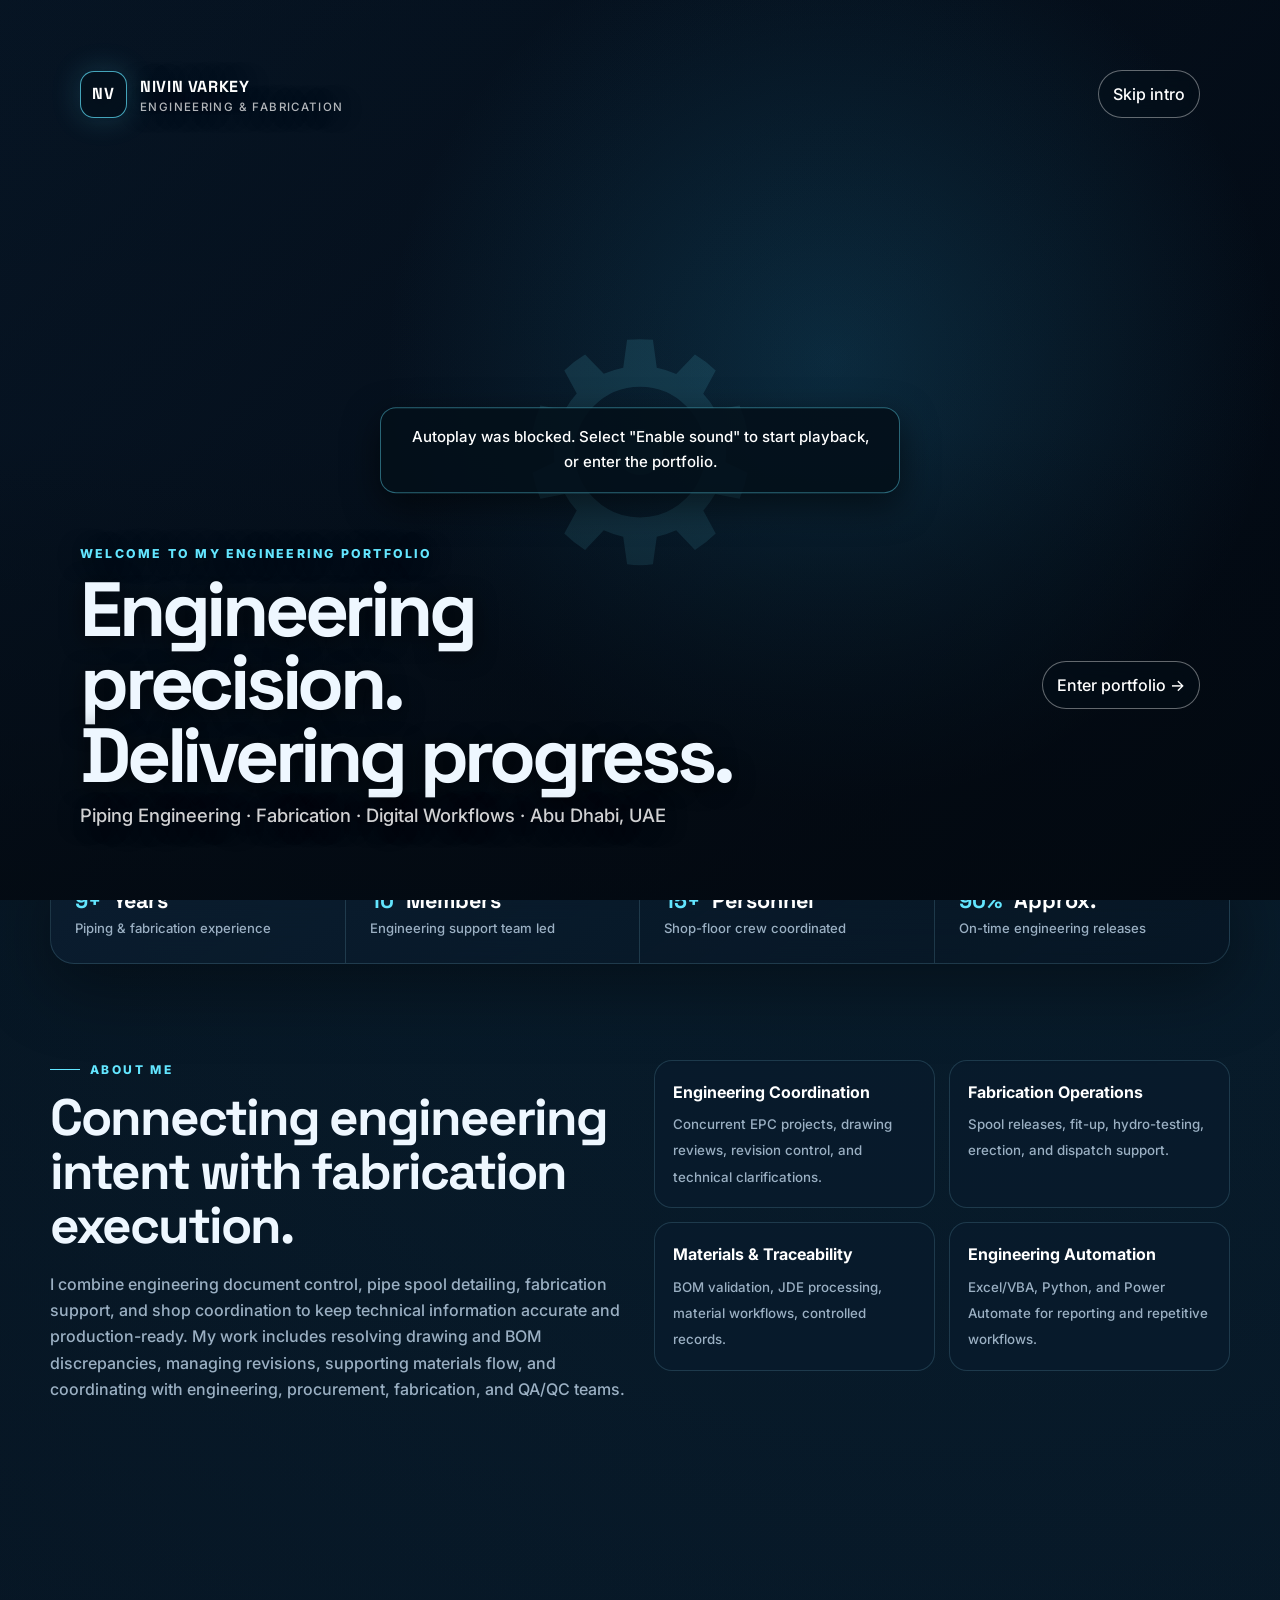
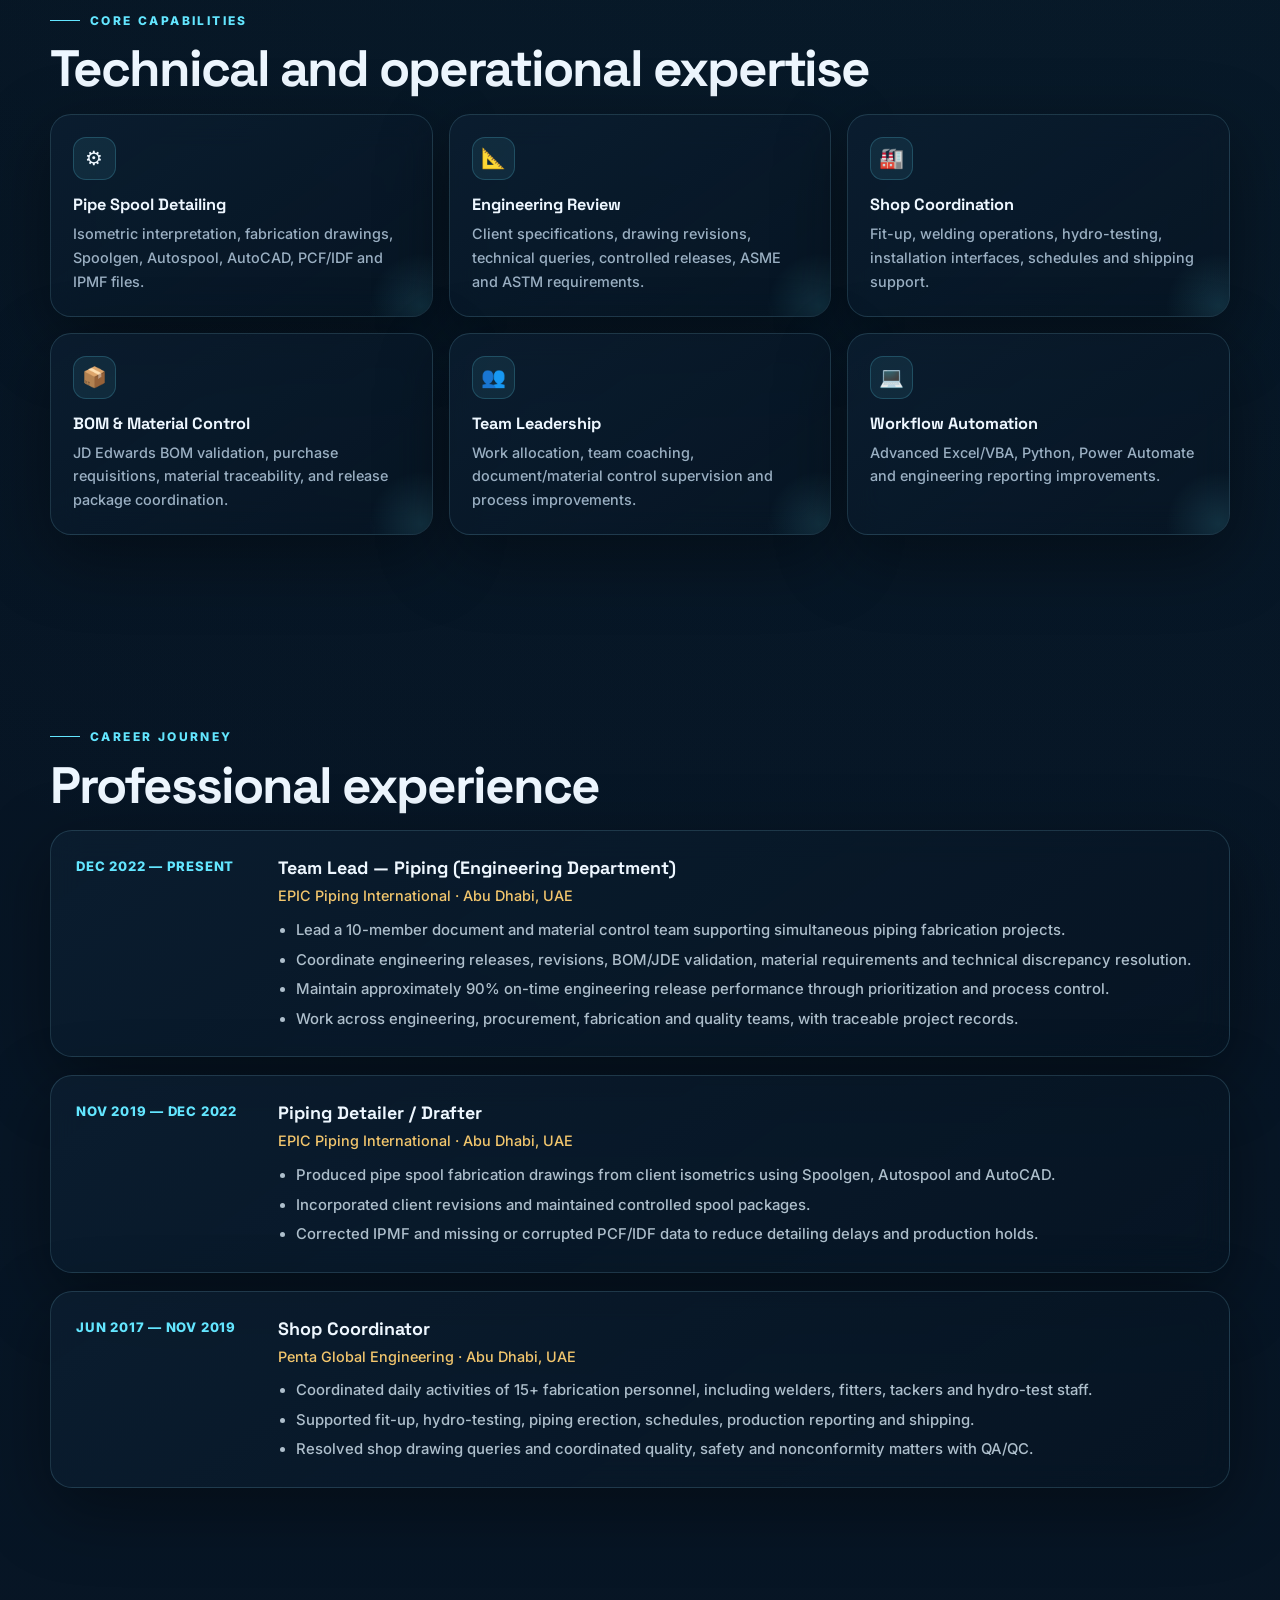
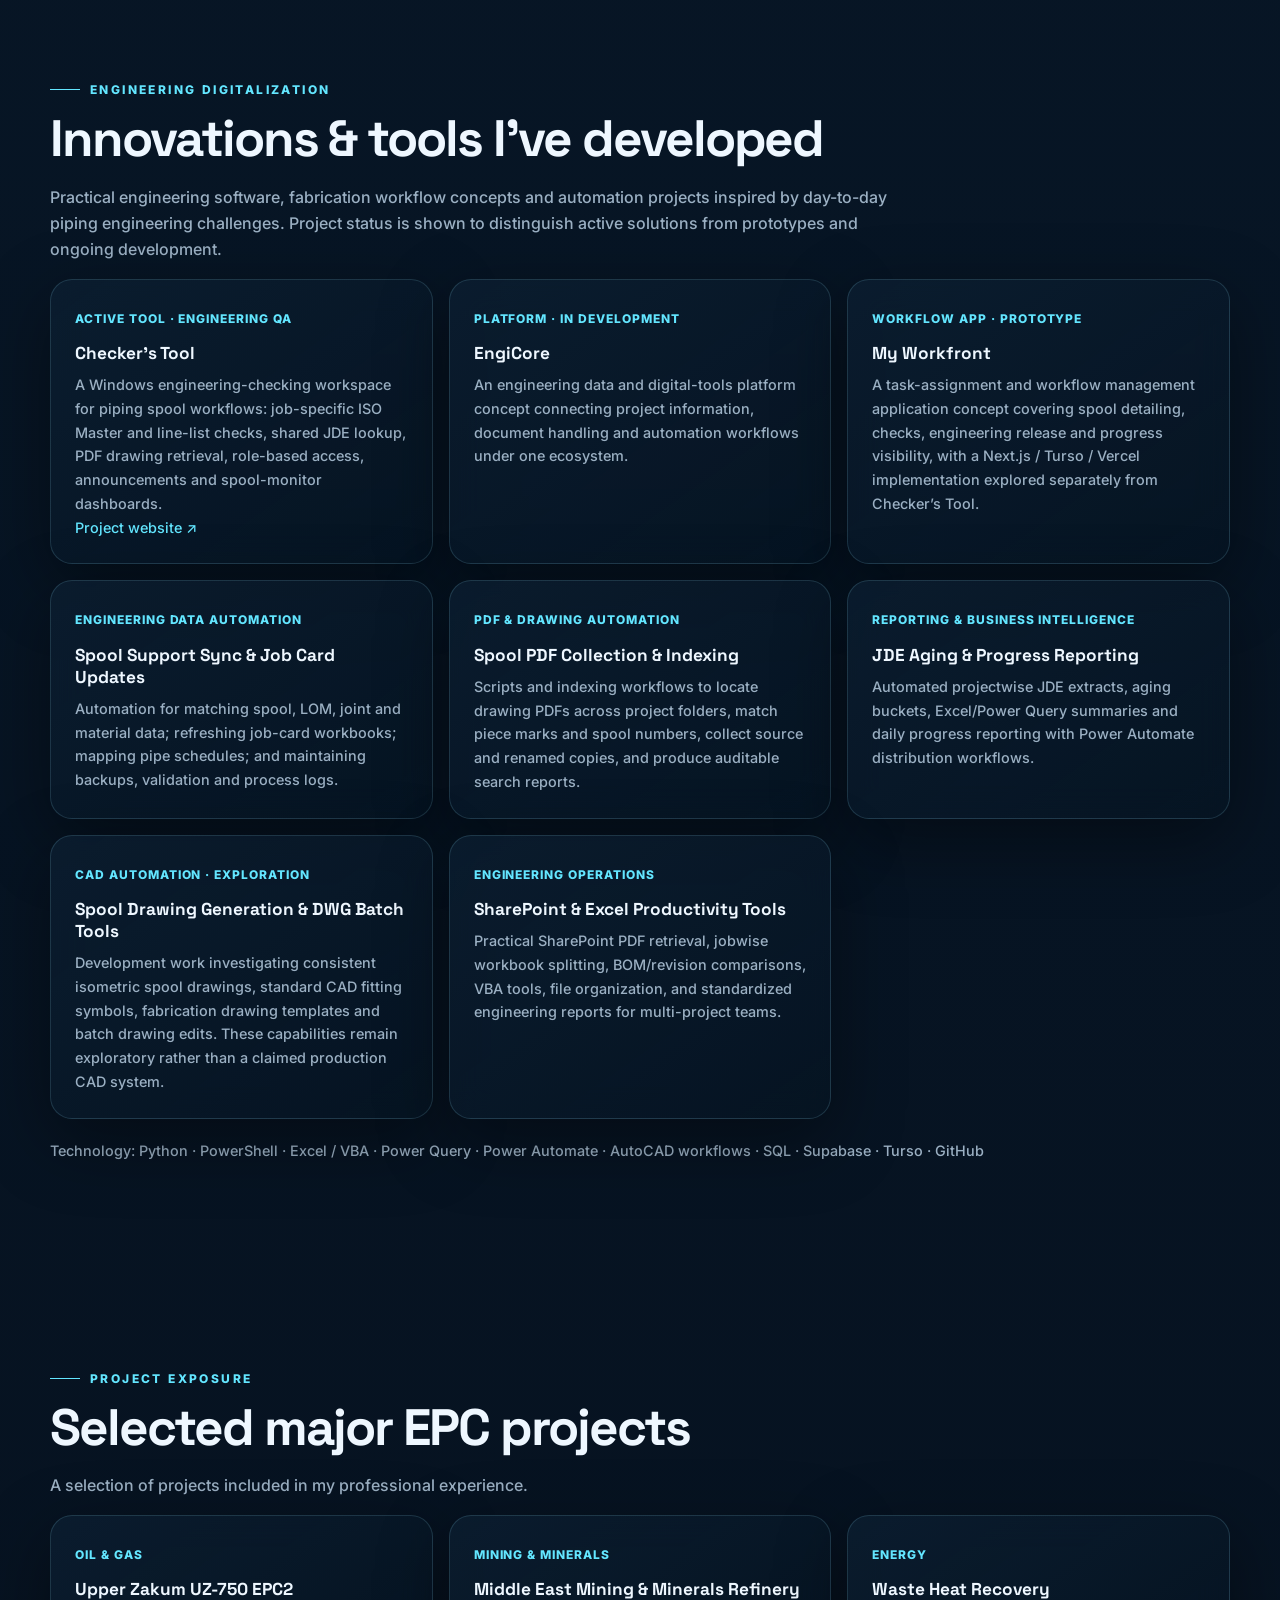
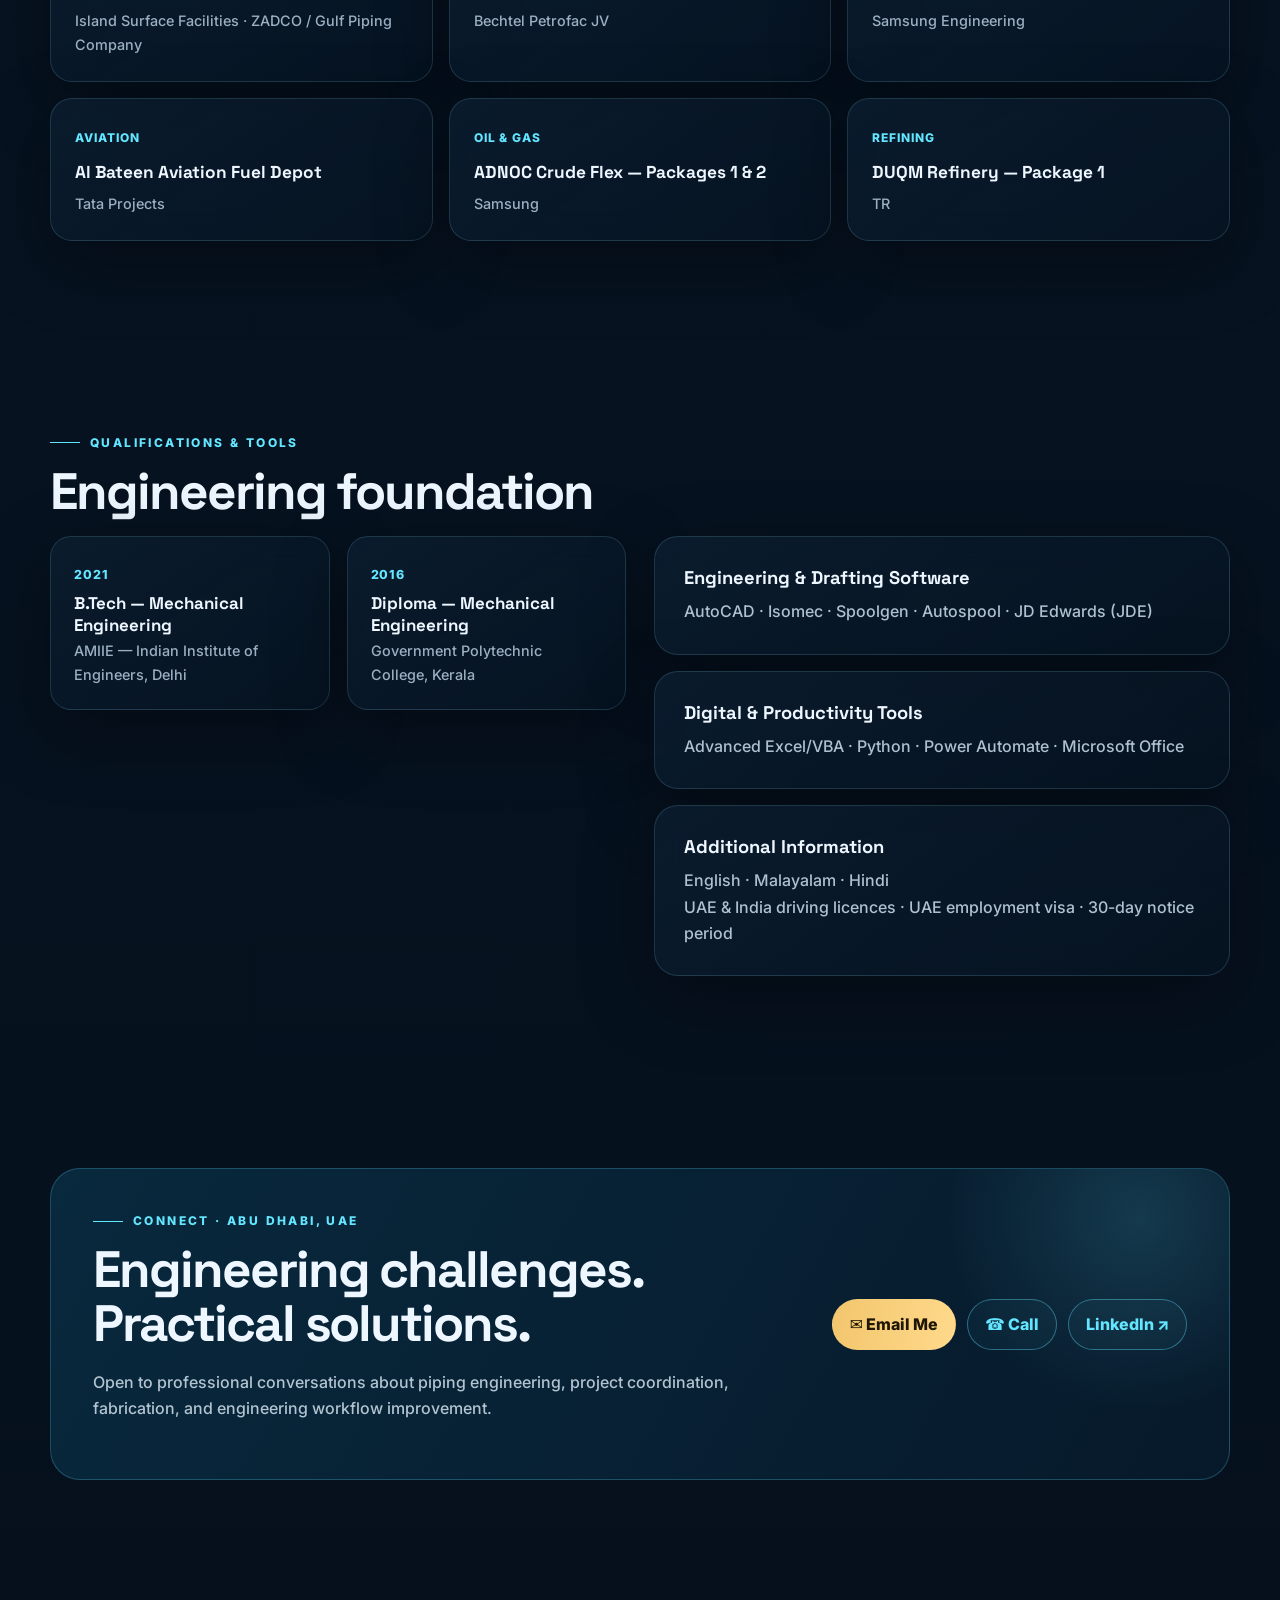
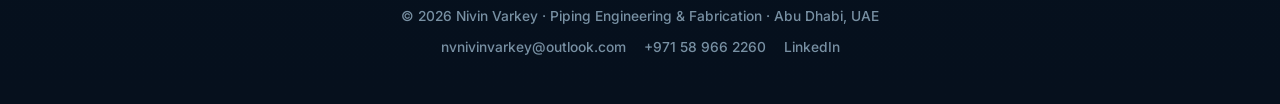
==== commit c8b0fb06: "Fix experience badge overlap with profile portrait and video" ====
--- a/index.html
+++ b/index.html
@@ -1292,7 +1292,35 @@
     .profile-video-message {position:absolute;left:10px;right:10px;top:12px;z-index:5;padding:10px;border-radius:12px;background:rgba(4,16,26,.92);border:1px solid rgba(99,230,255,.5);font-size:.78rem;color:#fff;text-align:center}
     .profile-video-message[hidden]{display:none}
 
-  </style>
+  
+    /* Experience badge: separate it from the photo/video stacking layer. */
+    .portrait-zone {
+      display: flex;
+      flex-direction: column;
+      align-items: center;
+      justify-content: center;
+      gap: 16px;
+      min-height: 0;
+      padding: 20px 0;
+    }
+    .portrait-card { flex: 0 0 auto; z-index: 1; }
+    .portrait-badge {
+      position: relative;
+      left: auto;
+      bottom: auto;
+      z-index: 2;
+      width: min(430px, 90%);
+      max-width: none;
+      padding: 17px 20px;
+      text-align: center;
+    }
+    .portrait-badge b { font-size: 1.05rem; line-height: 1.4; }
+    .portrait-badge small { display: block; line-height: 1.5; margin-top: 4px; }
+    @media (max-width:650px) {
+      .portrait-zone { gap: 12px; padding: 10px 0 24px; }
+      .portrait-badge { bottom: auto; max-width: none; padding: 14px 16px; }
+    }
+</style>
 </head>
 
 <body>
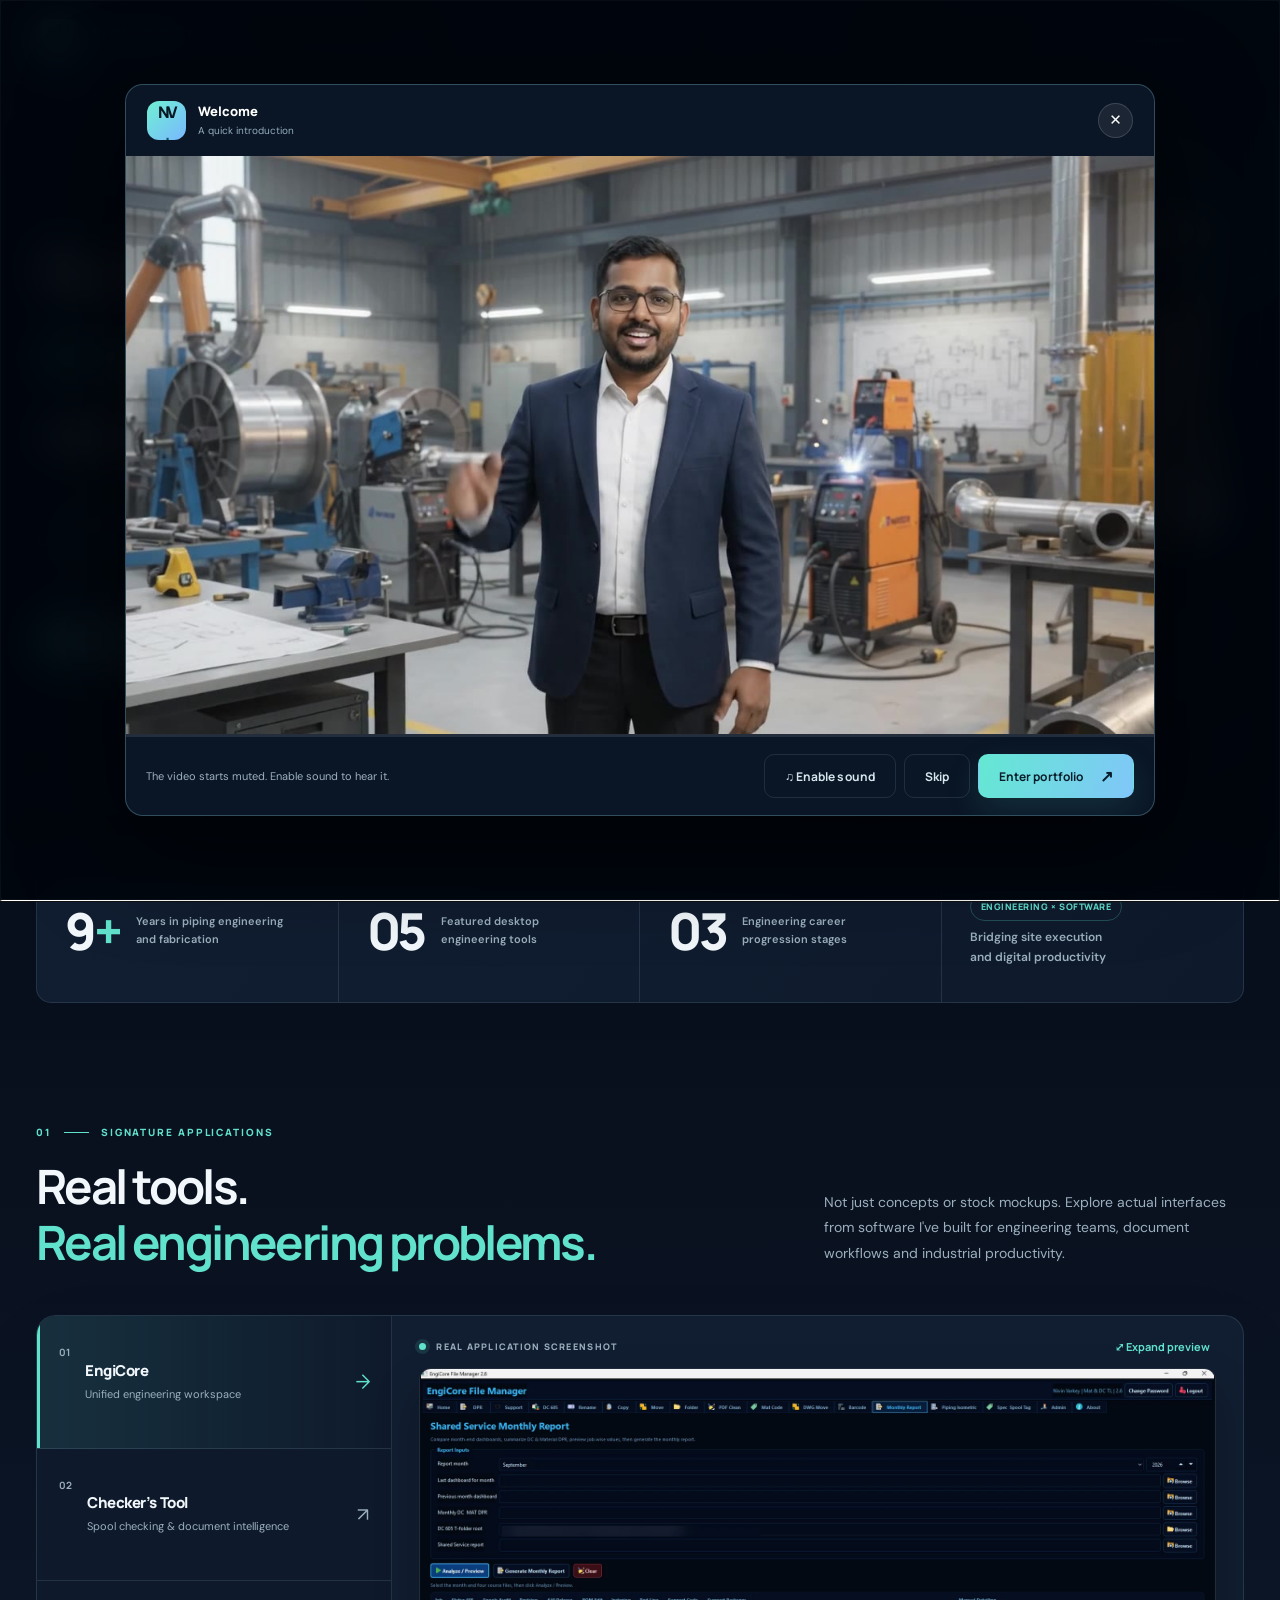
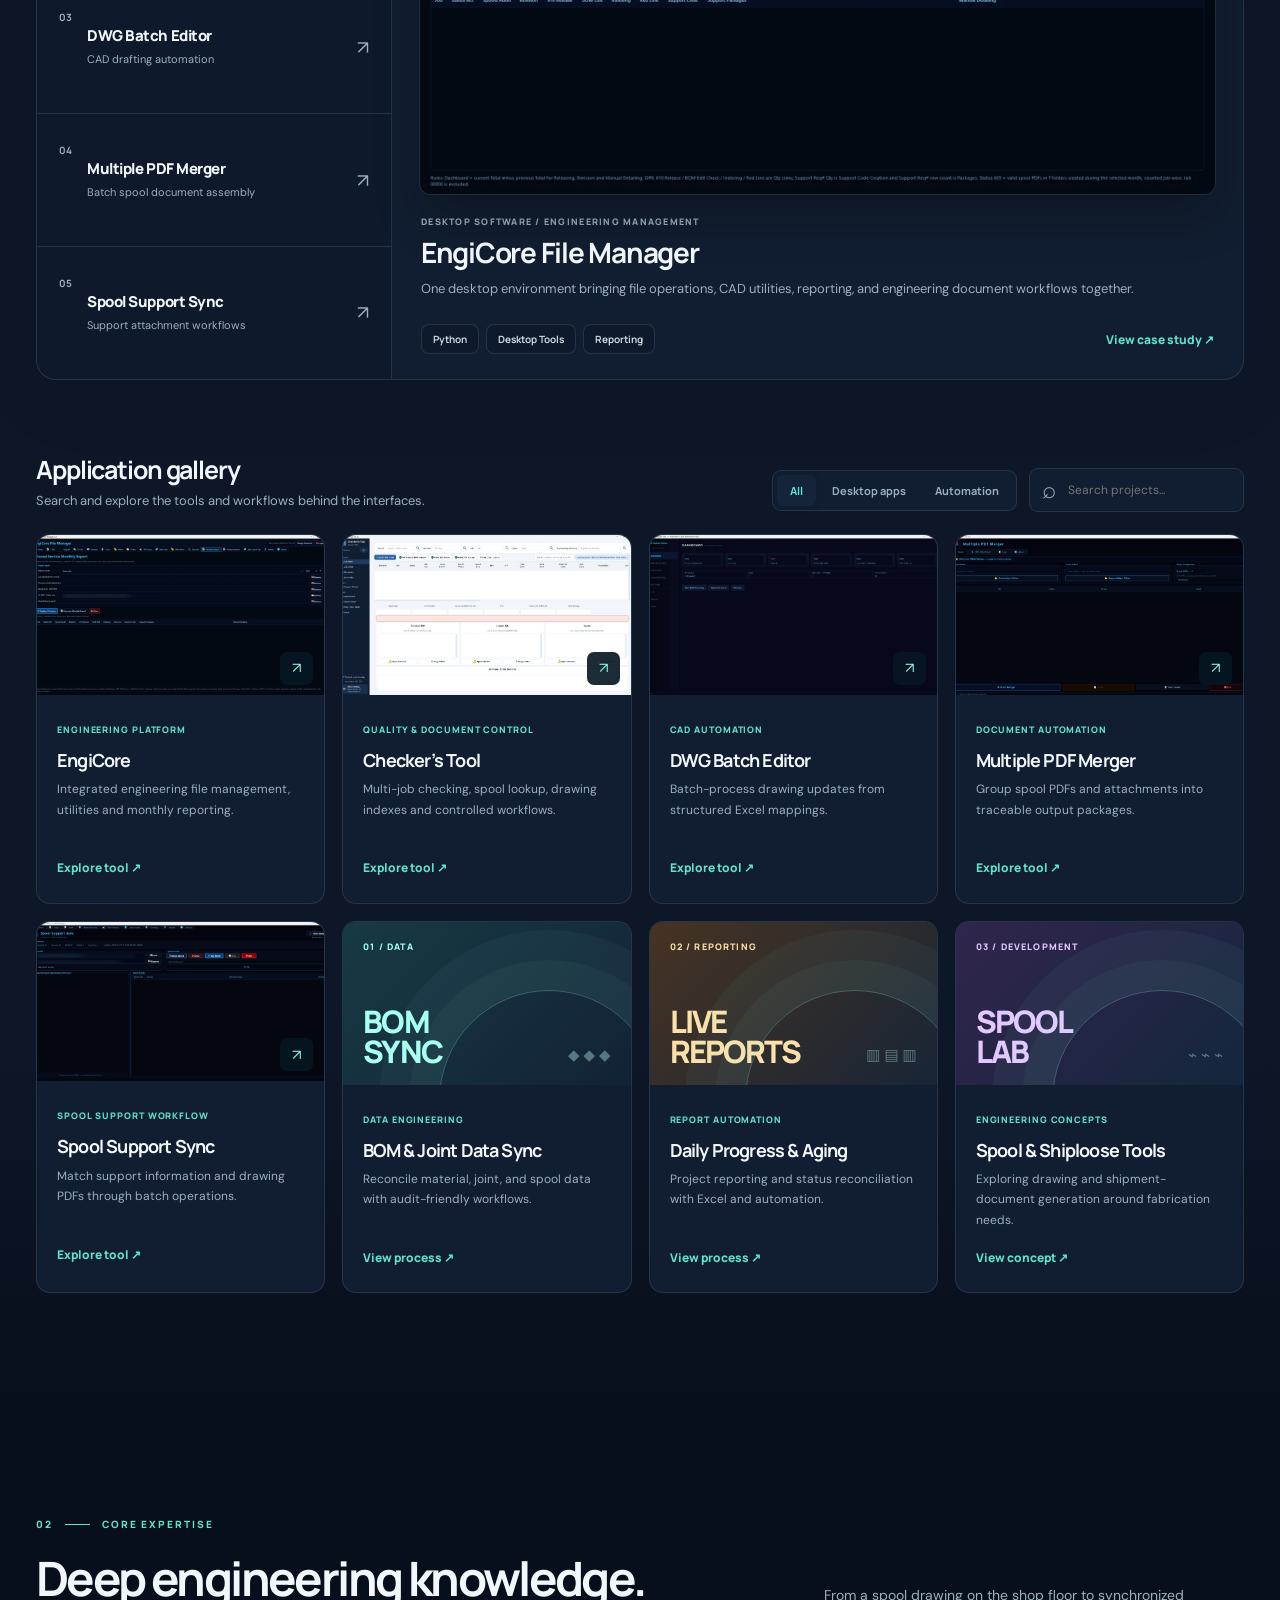
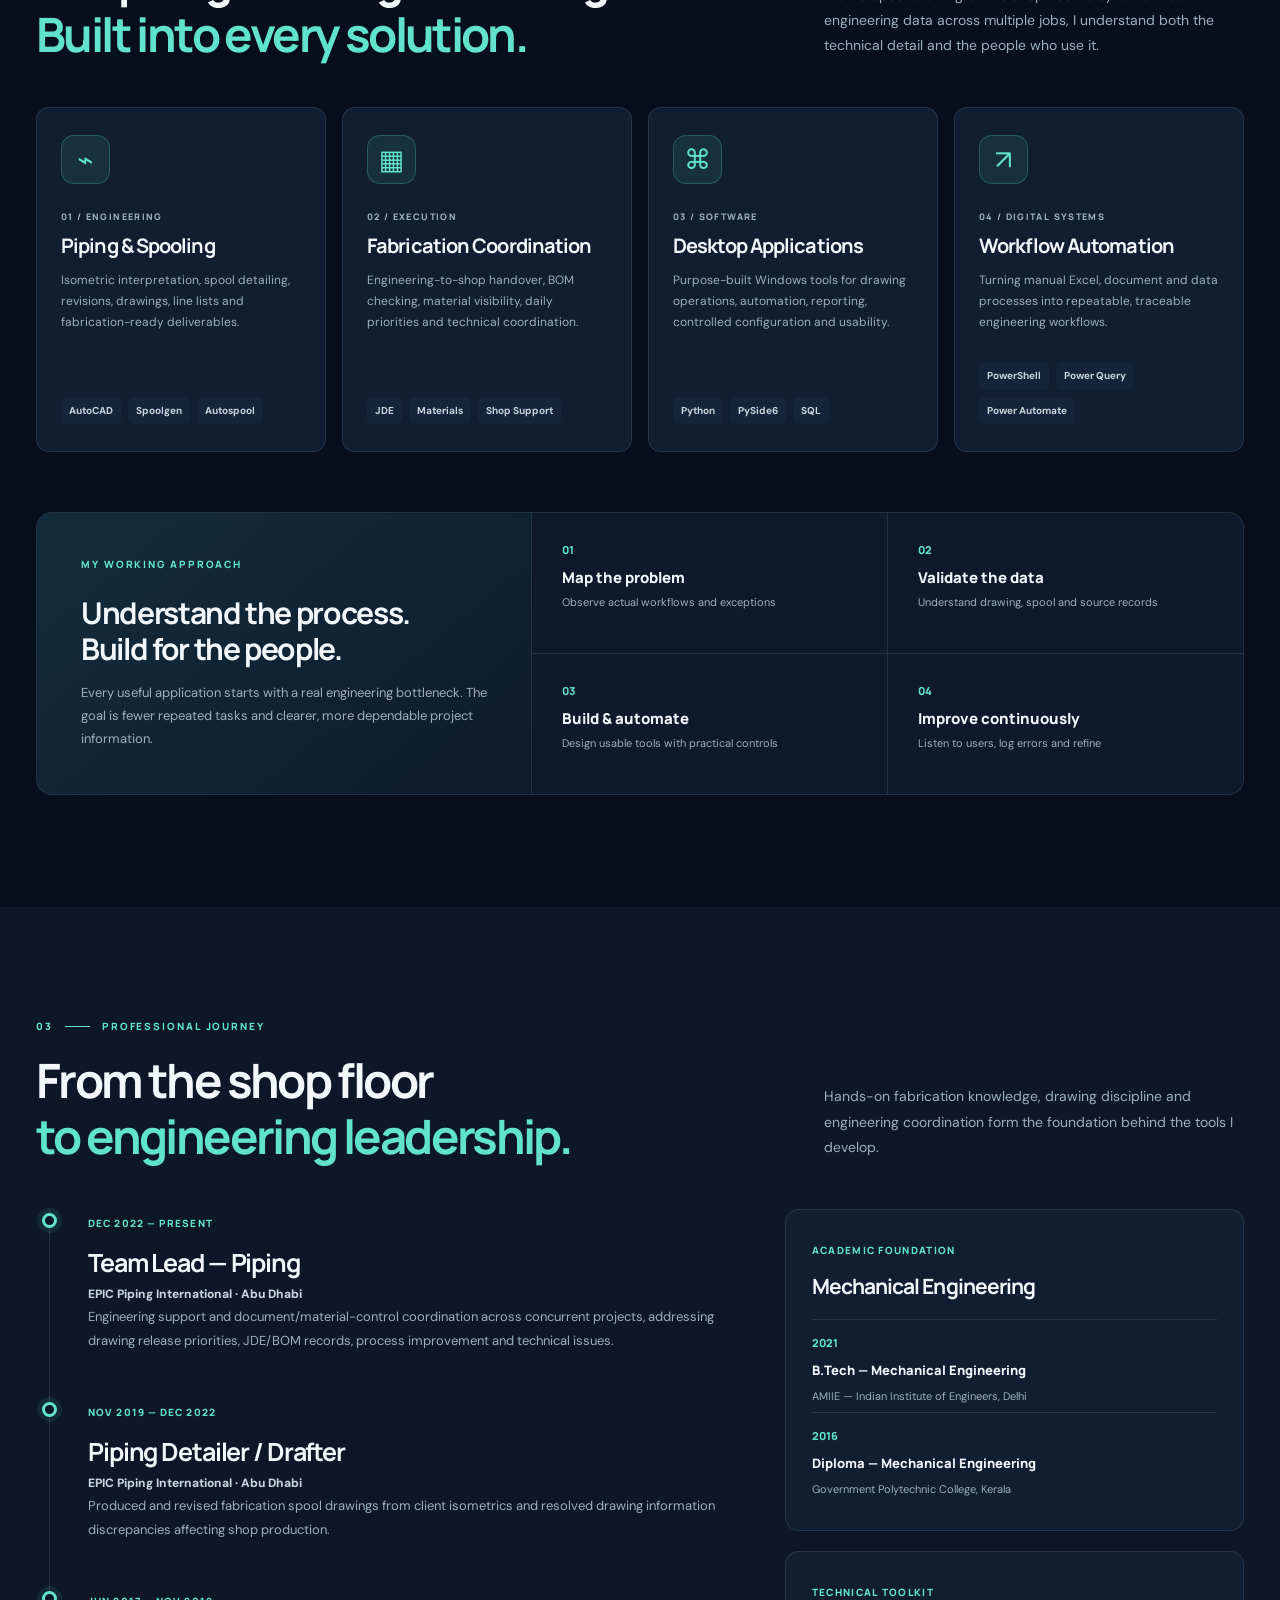
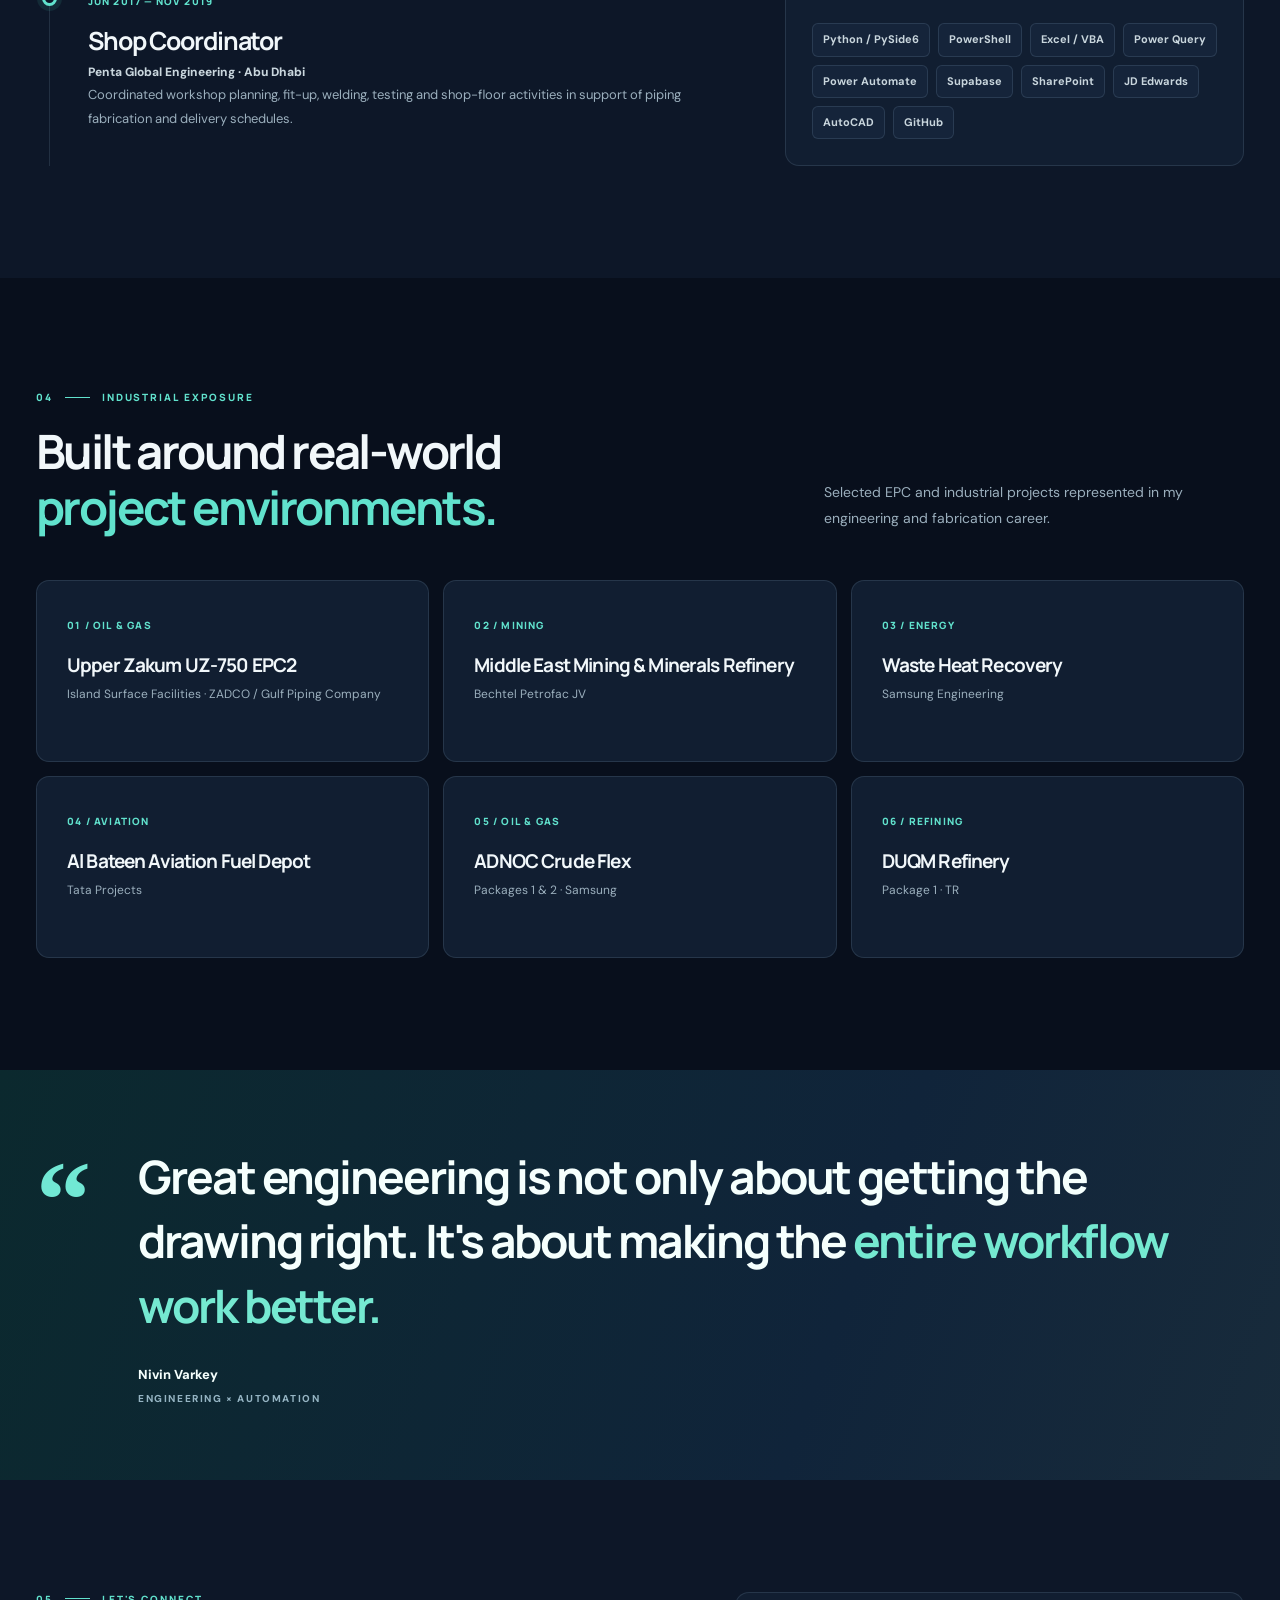
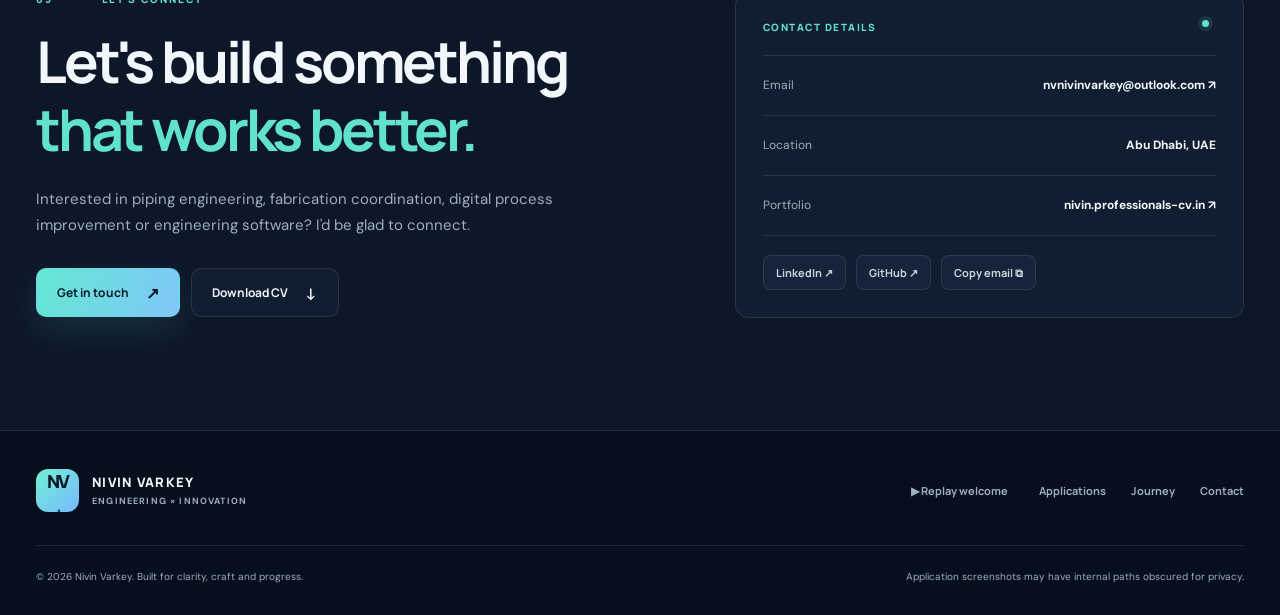
==== commit d0e9e6e3: "Add files via upload" ====
--- a/index.html
+++ b/index.html
@@ -1,1810 +1,113 @@
 <!doctype html>
-<html lang="en">
-
+<html lang="en" data-theme="dark">
 <head>
-  <!-- Google tag (gtag.js) -->
-  <script async src="https://www.googletagmanager.com/gtag/js?id=G-YC8H32CX1J"></script>
-  <script>
-    window.dataLayer = window.dataLayer || [];
-    function gtag(){dataLayer.push(arguments);}
-    gtag('js', new Date());
-    gtag('config', 'G-YC8H32CX1J');
-  </script>
   <meta charset="utf-8">
-  <meta name="viewport" content="width=device-width,initial-scale=1,viewport-fit=cover">
-  <meta name="theme-color" content="#071626">
-  <meta name="description"
-    content="Nivin Varkey — Piping Engineering, Fabrication and Engineering Coordination professional with 9+ years of experience in Abu Dhabi, UAE.">
-  <meta property="og:title" content="Nivin Varkey | Piping Engineering & Fabrication">
-  <meta property="og:description"
-    content="Engineering coordination, pipe spool fabrication, and workflow automation in Abu Dhabi, UAE.">
-  <title>Nivin Varkey | Engineering & Fabrication Portfolio</title>
+  <meta name="viewport" content="width=device-width, initial-scale=1, viewport-fit=cover">
+  <meta name="theme-color" content="#08101e">
+  <meta name="description" content="Nivin Varkey — piping engineering professional and builder of practical engineering software. Explore real applications, industrial experience and digital automation projects.">
+  <meta property="og:type" content="website">
+  <meta property="og:title" content="Nivin Varkey — Engineering & Digital Innovation">
+  <meta property="og:description" content="From engineering drawings and fabrication workflows to practical Windows applications that solve real problems.">
+  <meta property="og:url" content="https://nivin.professionals-cv.in/">
+  <meta property="og:image" content="https://nivin.professionals-cv.in/nivin-updated-portrait.jpg">
+  <meta name="color-scheme" content="dark light">
+  <title>Nivin Varkey · Piping Engineering & Digital Innovation</title>
+  <link rel="canonical" href="https://nivin.professionals-cv.in/">
+  <link rel="icon" href="assets/favicon.svg" type="image/svg+xml">
   <link rel="preconnect" href="https://fonts.googleapis.com">
   <link rel="preconnect" href="https://fonts.gstatic.com" crossorigin>
-  <link
-    href="https://fonts.googleapis.com/css2?family=Inter:wght@400;500;600;700;800&family=Space+Grotesk:wght@500;600;700&display=swap"
-    rel="stylesheet">
-  <style>
-    :root {
-      --bg: #050d17;
-      --bg2: #071626;
-      --panel: rgba(11, 28, 46, .72);
-      --panel2: rgba(13, 36, 57, .82);
-      --text: #eef7ff;
-      --muted: #9bb0c3;
-      --cyan: #63e6ff;
-      --cyan2: #1bb8e8;
-      --bio: #80cdbb;
-      --gold: #f2c66d;
-      --line: rgba(135, 202, 228, .18);
-      --shadow: 0 22px 70px rgba(0, 0, 0, .38);
-      --max: 1180px;
-    }
+  <link href="https://fonts.googleapis.com/css2?family=DM+Sans:wght@400;500;600;700;800&family=Manrope:wght@400;500;600;700;800&display=swap" rel="stylesheet">
+  <link rel="preload" href="assets/images/portrait.webp" as="image" type="image/webp">
+  <link rel="stylesheet" href="assets/css/site.css">
+  <script async src="https://www.googletagmanager.com/gtag/js?id=G-YC8H32CX1J"></script>
+  <script>window.dataLayer=window.dataLayer||[];function gtag(){dataLayer.push(arguments)}gtag('js',new Date());gtag('config','G-YC8H32CX1J');</script>
+  <script type="application/ld+json">{"@context":"https://schema.org","@type":"Person","name":"Nivin Varkey","url":"https://nivin.professionals-cv.in/","jobTitle":"Piping Engineering Professional","address":{"@type":"PostalAddress","addressLocality":"Abu Dhabi","addressCountry":"AE"},"sameAs":["https://github.com/nivinvarkey","https://www.linkedin.com/in/nivinvarkey/"]}</script>
+</head>
+<body>
+  <a class="skip-link" href="#main">Skip to content</a>
+  <div class="scroll-progress" id="scrollProgress" aria-hidden="true"></div>
 
-    * {
-      box-sizing: border-box
-    }
+  <!-- The original welcome.mp4 is used without text burned into the video or HTML text overlays. -->
+  <div class="intro" id="intro" role="dialog" aria-modal="true" aria-label="Welcome video" tabindex="-1">
+    <div class="intro-backdrop"></div>
+    <div class="intro-shell">
+      <div class="intro-toolbar"><div class="intro-brand"><span class="logo-icon">NV<span>.</span></span><span><strong>Welcome</strong><small>A quick introduction</small></span></div><button class="round-btn" type="button" id="introClose" aria-label="Skip welcome video">✕</button></div>
+      <div class="intro-frame"><video id="introVideo" playsinline muted autoplay preload="auto" poster="welcome-poster.jpg" aria-label="Nivin Varkey welcome video"><source src="welcome.mp4" type="video/mp4">Your browser does not support the video format.</video><div class="intro-error" id="introError" hidden><strong>Welcome to my portfolio</strong><p>The video could not start automatically. You can play it or enter the website.</p><button class="button outline" id="retryVideo" type="button">Try playing</button></div></div>
+      <div class="video-progress"><span id="videoProgress"></span></div>
+      <div class="intro-controls"><p class="intro-hint" id="introHint">The video starts muted. Enable sound to hear it.</p><div class="intro-buttons"><button class="button subtle" id="toggleAudio" type="button">♫ Enable sound</button><button class="button subtle" id="skipIntro" type="button">Skip</button><button class="button primary" id="enterSite" type="button">Enter portfolio <span>↗</span></button></div></div>
+    </div>
+  </div>
 
-    html {
-      scroll-behavior: smooth;
-      scroll-padding-top: 86px
-    }
+  <header class="site-header" id="siteHeader">
+    <div class="shell nav-layout">
+      <a class="brand" href="#home" aria-label="Nivin Varkey home"><span class="logo-icon">NV<span>.</span></span><span class="brand-meta"><strong>NIVIN VARKEY</strong><small>ENGINEERING × INNOVATION</small></span></a>
+      <nav id="mainNav" class="nav" aria-label="Main navigation"><a href="#home" class="active">Home</a><a href="#applications">Applications</a><a href="#expertise">Expertise</a><a href="#journey">Journey</a><a href="#contact">Contact</a></nav>
+      <div class="nav-cta"><button class="icon-button" id="themeToggle" type="button" title="Switch color theme" aria-label="Switch color theme">☼</button><a class="button nav-cv" href="Nivin_Varkey_Project_Engineer_CV.pdf" download>Download CV <span>↓</span></a><button class="icon-button menu-button" id="menuToggle" type="button" aria-label="Toggle menu" aria-expanded="false">☰</button></div>
+    </div>
+  </header>
 
-    body {
-      margin: 0;
-      background: radial-gradient(circle at 75% 10%, rgba(25, 124, 165, .12), transparent 34%), linear-gradient(180deg, #050d17, #071626 42%, #06101d);
-      color: var(--text);
-      font: 500 16px/1.65 Inter, system-ui, sans-serif;
-      overflow-x: hidden
-    }
+  <main id="main">
+    <section id="home" class="hero section-hero"><div class="hero-grid shell">
+      <div class="hero-copy rise">
+        <div class="eyebrow"><span class="eyebrow-line"></span> ENGINEERING ROOTS. DIGITAL MINDSET.</div>
+        <h1>Building better<br><span class="highlight">engineering</span><br>workflows<span class="period">.</span></h1>
+        <p class="hero-lead">I'm <strong>Nivin Varkey</strong> — a piping engineering professional who turns complex fabrication, documentation and project-data challenges into practical, dependable digital tools.</p>
+        <div class="hero-actions"><a class="button primary" href="#applications">Explore my applications <span>↗</span></a><button class="button outline" id="watchWelcome" type="button">▶ Watch welcome</button></div>
+        <div class="hero-footer"><span><i class="indicator"></i> Based in Abu Dhabi, UAE</span><span>Engineering <em>+</em> Software Development</span></div>
+      </div>
+      <div class="hero-portrait rise"><div class="portrait-backdrop"></div><div class="portrait-frame"><img src="assets/images/portrait.webp" width="830" height="1050" alt="Nivin Varkey professional portrait" fetchpriority="high"><div class="portrait-bottom"><div><small>ENGINEER / BUILDER / PROBLEM SOLVER</small><strong>Nivin Varkey</strong></div><span class="portrait-mono">NV / 26</span></div></div><div class="portrait-chip chip-top"><span>✦</span> Practical innovation</div><div class="portrait-chip chip-bottom"><span>⌘</span> Engineering automation</div></div>
+    </div><div class="shell hero-divider"><span>SCROLL TO EXPLORE</span><span class="line"></span><span class="arrow">↓</span></div></section>
 
-    a {
-      color: inherit;
-      text-decoration: none
-    }
+    <section class="metric-section shell" aria-label="Career highlights"><div class="metric-item"><strong>9<span>+</span></strong><p>Years in piping engineering<br>and fabrication</p></div><div class="metric-item"><strong>05</strong><p>Featured desktop<br>engineering tools</p></div><div class="metric-item"><strong>03</strong><p>Engineering career<br>progression stages</p></div><div class="metric-item metric-last"><span class="metric-badge">ENGINEERING × SOFTWARE</span><p>Bridging site execution<br>and digital productivity</p></div></section>
 
-    button {
-      font: inherit
-    }
+    <section id="applications" class="section showcase-section"><div class="shell">
+      <div class="section-heading"><div><div class="section-label">01 <span></span> SIGNATURE APPLICATIONS</div><h2>Real tools.<br><span>Real engineering problems.</span></h2></div><p>Not just concepts or stock mockups. Explore actual interfaces from software I've built for engineering teams, document workflows and industrial productivity.</p></div>
+      <div class="showcase">
+        <div class="app-selector" id="appSelector" role="tablist" aria-label="Select an engineering application">
+          <button type="button" class="app-tab active" role="tab" aria-selected="true" data-app="engicore"><span class="app-number">01</span><span class="app-tab-text"><strong>EngiCore</strong><small>Unified engineering workspace</small></span><span class="app-tab-arrow">↗</span></button>
+          <button type="button" class="app-tab" role="tab" aria-selected="false" data-app="checker"><span class="app-number">02</span><span class="app-tab-text"><strong>Checker’s Tool</strong><small>Spool checking &amp; document intelligence</small></span><span class="app-tab-arrow">↗</span></button>
+          <button type="button" class="app-tab" role="tab" aria-selected="false" data-app="dwg"><span class="app-number">03</span><span class="app-tab-text"><strong>DWG Batch Editor</strong><small>CAD drafting automation</small></span><span class="app-tab-arrow">↗</span></button>
+          <button type="button" class="app-tab" role="tab" aria-selected="false" data-app="merger"><span class="app-number">04</span><span class="app-tab-text"><strong>Multiple PDF Merger</strong><small>Batch spool document assembly</small></span><span class="app-tab-arrow">↗</span></button>
+          <button type="button" class="app-tab" role="tab" aria-selected="false" data-app="support"><span class="app-number">05</span><span class="app-tab-text"><strong>Spool Support Sync</strong><small>Support attachment workflows</small></span><span class="app-tab-arrow">↗</span></button>
+        </div>
+        <div class="app-stage" id="appStage"><div class="app-stage-top"><span class="screen-label"><span class="live-dot"></span> REAL APPLICATION SCREENSHOT</span><button type="button" class="expand-btn" id="expandScreen" aria-label="Expand application screenshot">⤢ <span>Expand preview</span></button></div><button type="button" class="screen-window" id="screenButton" aria-label="Open full screenshot"><img id="featureImage" alt="EngiCore software application interface" src="assets/images/engicore.webp" width="1700"><span class="screen-hover">View full screen ↗</span></button><div class="app-stage-info"><div><div class="stage-overline" id="featureKind">DESKTOP SOFTWARE / ENGINEERING MANAGEMENT</div><h3 id="featureTitle">EngiCore File Manager</h3><p id="featureDescription">One desktop environment bringing file operations, CAD utilities, reporting, and engineering document workflows together.</p></div><div class="stage-bottom"><div class="tech-tags" id="featureTags"><span>Python</span><span>Desktop Tools</span><span>Reporting</span></div><button type="button" id="featureDetails" class="text-button">View case study <span>↗</span></button></div></div></div>
+      </div>
+      <div class="section-subhead"><div><h3>Application gallery</h3><p>Search and explore the tools and workflows behind the interfaces.</p></div><div class="gallery-controls"><div class="filter-group" role="group" aria-label="Project filter"><button class="filter active" type="button" data-filter="all" aria-pressed="true">All</button><button class="filter" type="button" data-filter="desktop" aria-pressed="false">Desktop apps</button><button class="filter" type="button" data-filter="automation" aria-pressed="false">Automation</button></div><label class="search-field"><span aria-hidden="true">⌕</span><input id="projectSearch" type="search" placeholder="Search projects..." aria-label="Search project gallery"></label></div></div>
+      <div id="projectGrid" class="project-grid">
+        <article class="project-card" data-group="desktop" data-search="engicore file manager pdf dwg moving copying reports isometric data"><button class="project-preview" data-app-select="engicore" aria-label="View EngiCore details"><img src="assets/images/engicore.webp" loading="lazy" alt="EngiCore application screenshot"><span class="image-arrow">↗</span></button><div class="project-content"><span class="project-type">ENGINEERING PLATFORM</span><h4>EngiCore</h4><p>Integrated engineering file management, utilities and monthly reporting.</p><button type="button" data-case="engicore" class="mini-link">Explore tool ↗</button></div></article>
+        <article class="project-card" data-group="desktop" data-search="checker tool spool jde iso pdf check checking dashboard"><button class="project-preview" data-app-select="checker" aria-label="View Checker’s Tool details"><img src="assets/images/checkers-tool.webp" loading="lazy" alt="Checker’s Tool application screenshot"><span class="image-arrow">↗</span></button><div class="project-content"><span class="project-type">QUALITY &amp; DOCUMENT CONTROL</span><h4>Checker’s Tool</h4><p>Multi-job checking, spool lookup, drawing indexes and controlled workflows.</p><button type="button" data-case="checker" class="mini-link">Explore tool ↗</button></div></article>
+        <article class="project-card" data-group="desktop" data-search="dwg batch editor cad autocad auto cad python drawings"><button class="project-preview" data-app-select="dwg" aria-label="View DWG Batch Editor details"><img src="assets/images/dwg-editor.webp" loading="lazy" alt="DWG Batch Editor interface screenshot"><span class="image-arrow">↗</span></button><div class="project-content"><span class="project-type">CAD AUTOMATION</span><h4>DWG Batch Editor</h4><p>Batch-process drawing updates from structured Excel mappings.</p><button type="button" data-case="dwg" class="mini-link">Explore tool ↗</button></div></article>
+        <article class="project-card" data-group="desktop" data-search="pdf merger multiple spool merger batch pdf attachments wps"><button class="project-preview" data-app-select="merger" aria-label="View Multiple PDF Merger details"><img src="assets/images/pdf-merger.webp" loading="lazy" alt="Multiple PDF Merger interface screenshot"><span class="image-arrow">↗</span></button><div class="project-content"><span class="project-type">DOCUMENT AUTOMATION</span><h4>Multiple PDF Merger</h4><p>Group spool PDFs and attachments into traceable output packages.</p><button type="button" data-case="merger" class="mini-link">Explore tool ↗</button></div></article>
+        <article class="project-card" data-group="desktop" data-search="support sync spool pdf support attachments excel"><button class="project-preview" data-app-select="support" aria-label="View Spool Support Sync details"><img src="assets/images/support-sync.webp" loading="lazy" alt="Spool Support Sync application screenshot"><span class="image-arrow">↗</span></button><div class="project-content"><span class="project-type">SPOOL SUPPORT WORKFLOW</span><h4>Spool Support Sync</h4><p>Match support information and drawing PDFs through batch operations.</p><button type="button" data-case="support" class="mini-link">Explore tool ↗</button></div></article>
+        <article class="project-card project-abstract" data-group="automation" data-search="bom joint synchronization powershell excel material lOM backup"><div class="abstract-art"><span>01 / DATA</span><strong>BOM<br>SYNC</strong><i>◆ ◆ ◆</i></div><div class="project-content"><span class="project-type">DATA ENGINEERING</span><h4>BOM &amp; Joint Data Sync</h4><p>Reconcile material, joint, and spool data with audit-friendly workflows.</p><button type="button" data-case="bom" class="mini-link">View process ↗</button></div></article>
+        <article class="project-card project-abstract" data-group="automation" data-search="daily progress support dpr dashboards automation report aging"><div class="abstract-art amber"><span>02 / REPORTING</span><strong>LIVE<br>REPORTS</strong><i>▥ ▤ ▥</i></div><div class="project-content"><span class="project-type">REPORT AUTOMATION</span><h4>Daily Progress &amp; Aging</h4><p>Project reporting and status reconciliation with Excel and automation.</p><button type="button" data-case="report" class="mini-link">View process ↗</button></div></article>
+        <article class="project-card project-abstract" data-group="automation" data-search="shiploose spool drawing generator barcode shipping label pdf"><div class="abstract-art violet"><span>03 / DEVELOPMENT</span><strong>SPOOL<br>LAB</strong><i>⌁ ⌁ ⌁</i></div><div class="project-content"><span class="project-type">ENGINEERING CONCEPTS</span><h4>Spool &amp; Shiploose Tools</h4><p>Exploring drawing and shipment-document generation around fabrication needs.</p><button type="button" data-case="drawing" class="mini-link">View concept ↗</button></div></article>
+      </div><p id="emptyProjects" class="empty-results" hidden>No matching projects. Try another search or filter.</p>
+    </div></section>
 
-    img {
-      max-width: 100%;
-      display: block
-    }
+    <section id="expertise" class="section expertise-section"><div class="shell"><div class="section-heading"><div><div class="section-label">02 <span></span> CORE EXPERTISE</div><h2>Deep engineering knowledge.<br><span>Built into every solution.</span></h2></div><p>From a spool drawing on the shop floor to synchronized engineering data across multiple jobs, I understand both the technical detail and the people who use it.</p></div><div class="expertise-grid">
+      <article class="expertise-card"><div class="expertise-icon">⌁</div><small>01 / ENGINEERING</small><h3>Piping &amp; Spooling</h3><p>Isometric interpretation, spool detailing, revisions, drawings, line lists and fabrication-ready deliverables.</p><div class="expertise-chips"><span>AutoCAD</span><span>Spoolgen</span><span>Autospool</span></div></article>
+      <article class="expertise-card"><div class="expertise-icon">▦</div><small>02 / EXECUTION</small><h3>Fabrication Coordination</h3><p>Engineering-to-shop handover, BOM checking, material visibility, daily priorities and technical coordination.</p><div class="expertise-chips"><span>JDE</span><span>Materials</span><span>Shop Support</span></div></article>
+      <article class="expertise-card"><div class="expertise-icon">⌘</div><small>03 / SOFTWARE</small><h3>Desktop Applications</h3><p>Purpose-built Windows tools for drawing operations, automation, reporting, controlled configuration and usability.</p><div class="expertise-chips"><span>Python</span><span>PySide6</span><span>SQL</span></div></article>
+      <article class="expertise-card"><div class="expertise-icon">↗</div><small>04 / DIGITAL SYSTEMS</small><h3>Workflow Automation</h3><p>Turning manual Excel, document and data processes into repeatable, traceable engineering workflows.</p><div class="expertise-chips"><span>PowerShell</span><span>Power Query</span><span>Power Automate</span></div></article>
+    </div>
+    <div class="process-block"><div class="process-left"><span class="section-label">MY WORKING APPROACH</span><h3>Understand the process.<br>Build for the people.</h3><p>Every useful application starts with a real engineering bottleneck. The goal is fewer repeated tasks and clearer, more dependable project information.</p></div><div class="process-steps"><div><span>01</span><strong>Map the problem</strong><small>Observe actual workflows and exceptions</small></div><div><span>02</span><strong>Validate the data</strong><small>Understand drawing, spool and source records</small></div><div><span>03</span><strong>Build &amp; automate</strong><small>Design usable tools with practical controls</small></div><div><span>04</span><strong>Improve continuously</strong><small>Listen to users, log errors and refine</small></div></div></div>
+    </div></section>
 
-    ::selection {
-      background: var(--cyan);
-      color: #002232
-    }
+    <section id="journey" class="section journey-section"><div class="shell"><div class="section-heading"><div><div class="section-label">03 <span></span> PROFESSIONAL JOURNEY</div><h2>From the shop floor<br><span>to engineering leadership.</span></h2></div><p>Hands-on fabrication knowledge, drawing discipline and engineering coordination form the foundation behind the tools I develop.</p></div><div class="journey-layout"><div class="journey-timeline"><article class="timeline-item"><span class="timeline-date">DEC 2022 — PRESENT</span><h3>Team Lead — Piping</h3><p class="timeline-org">EPIC Piping International · Abu Dhabi</p><p>Engineering support and document/material-control coordination across concurrent projects, addressing drawing release priorities, JDE/BOM records, process improvement and technical issues.</p></article><article class="timeline-item"><span class="timeline-date">NOV 2019 — DEC 2022</span><h3>Piping Detailer / Drafter</h3><p class="timeline-org">EPIC Piping International · Abu Dhabi</p><p>Produced and revised fabrication spool drawings from client isometrics and resolved drawing information discrepancies affecting shop production.</p></article><article class="timeline-item"><span class="timeline-date">JUN 2017 — NOV 2019</span><h3>Shop Coordinator</h3><p class="timeline-org">Penta Global Engineering · Abu Dhabi</p><p>Coordinated workshop planning, fit-up, welding, testing and shop-floor activities in support of piping fabrication and delivery schedules.</p></article></div><aside class="journey-aside"><div class="qualification"><small>ACADEMIC FOUNDATION</small><h3>Mechanical Engineering</h3><div><span>2021</span><strong>B.Tech — Mechanical Engineering</strong><p>AMIIE — Indian Institute of Engineers, Delhi</p></div><div><span>2016</span><strong>Diploma — Mechanical Engineering</strong><p>Government Polytechnic College, Kerala</p></div></div><div class="toolkit"><small>TECHNICAL TOOLKIT</small><div><span>Python / PySide6</span><span>PowerShell</span><span>Excel / VBA</span><span>Power Query</span><span>Power Automate</span><span>Supabase</span><span>SharePoint</span><span>JD Edwards</span><span>AutoCAD</span><span>GitHub</span></div></div></aside></div></div></section>
 
-    #scienceCanvas {
-      position: fixed;
-      inset: 0;
-      z-index: -2;
-      width: 100%;
-      height: 100%;
-      opacity: .72
-    }
+    <section id="industry" class="section industry-section"><div class="shell"><div class="section-heading"><div><div class="section-label">04 <span></span> INDUSTRIAL EXPOSURE</div><h2>Built around real-world<br><span>project environments.</span></h2></div><p>Selected EPC and industrial projects represented in my engineering and fabrication career.</p></div><div class="industry-grid"><article><span>01 / OIL &amp; GAS</span><h3>Upper Zakum UZ-750 EPC2</h3><p>Island Surface Facilities · ZADCO / Gulf Piping Company</p></article><article><span>02 / MINING</span><h3>Middle East Mining &amp; Minerals Refinery</h3><p>Bechtel Petrofac JV</p></article><article><span>03 / ENERGY</span><h3>Waste Heat Recovery</h3><p>Samsung Engineering</p></article><article><span>04 / AVIATION</span><h3>Al Bateen Aviation Fuel Depot</h3><p>Tata Projects</p></article><article><span>05 / OIL &amp; GAS</span><h3>ADNOC Crude Flex</h3><p>Packages 1 &amp; 2 · Samsung</p></article><article><span>06 / REFINING</span><h3>DUQM Refinery</h3><p>Package 1 · TR</p></article></div></div></section>
 
-    .noise {
-      position: fixed;
-      inset: 0;
-      z-index: -1;
-      pointer-events: none;
-      opacity: .06;
-      background-image: url("data:image/svg+xml,%3Csvg viewBox='0 0 180 180' xmlns='http://www.w3.org/2000/svg'%3E%3Cfilter id='n'%3E%3CfeTurbulence type='fractalNoise' baseFrequency='.85' numOctaves='3' stitchTiles='stitch'/%3E%3C/filter%3E%3Crect width='100%25' height='100%25' filter='url(%23n)' opacity='.45'/%3E%3C/svg%3E")
-    }
+    <section class="statement-section"><div class="shell statement-layout"><div class="statement-icon">“</div><blockquote>Great engineering is not only about getting the drawing right. It's about making the <em>entire workflow work better.</em></blockquote><div class="statement-sign">Nivin Varkey <span>ENGINEERING × AUTOMATION</span></div></div></section>
 
-    .container {
-      width: min(calc(100% - 38px), var(--max));
-      margin: auto
-    }
+    <section id="contact" class="section contact-section"><div class="shell contact-grid"><div><div class="section-label">05 <span></span> LET'S CONNECT</div><h2>Let's build something<br><span>that works better.</span></h2><p>Interested in piping engineering, fabrication coordination, digital process improvement or engineering software? I'd be glad to connect.</p><div class="contact-action"><a class="button primary" href="mailto:nvnivinvarkey@outlook.com">Get in touch <span>↗</span></a><a class="button outline" href="Nivin_Varkey_Project_Engineer_CV.pdf" download>Download CV <span>↓</span></a></div></div><div class="contact-panel"><div class="contact-panel-head"><span>CONTACT DETAILS</span><span class="live-dot"></span></div><div class="contact-row"><span>Email</span><a href="mailto:nvnivinvarkey@outlook.com">nvnivinvarkey@outlook.com ↗</a></div><div class="contact-row"><span>Location</span><strong>Abu Dhabi, UAE</strong></div><div class="contact-row"><span>Portfolio</span><a href="https://nivin.professionals-cv.in/" rel="noopener noreferrer">nivin.professionals-cv.in ↗</a></div><div class="contact-row socials"><a href="https://www.linkedin.com/in/nivinvarkey/" target="_blank" rel="noopener noreferrer">LinkedIn ↗</a><a href="https://github.com/nivinvarkey" target="_blank" rel="noopener noreferrer">GitHub ↗</a><button type="button" id="copyEmail">Copy email ⧉</button></div></div></div></section>
+  </main>
 
-    /* INTRO VIDEO */
-    #intro {
-      position: fixed;
-      inset: 0;
-      z-index: 1000;
-      background: #03070c;
-      display: grid;
-      place-items: center;
-      transition: opacity .75s ease, visibility .75s ease
-    }
+  <footer class="footer"><div class="shell footer-top"><a class="brand" href="#home"><span class="logo-icon">NV<span>.</span></span><span class="brand-meta"><strong>NIVIN VARKEY</strong><small>ENGINEERING × INNOVATION</small></span></a><div><button type="button" id="footerWelcome">▶ Replay welcome</button><a href="#applications">Applications</a><a href="#journey">Journey</a><a href="#contact">Contact</a></div></div><div class="shell footer-bottom"><span>© <span id="currentYear">2026</span> Nivin Varkey. Built for clarity, craft and progress.</span><span>Application screenshots may have internal paths obscured for privacy.</span></div></footer>
+  <button class="back-top" id="backTop" type="button" title="Back to top" aria-label="Back to top">↑</button>
 
-    #intro.hidden {
-      opacity: 0;
-      visibility: hidden;
-      pointer-events: none
-    }
-
-    #intro video {
-      position: absolute;
-      inset: 0;
-      width: 100%;
-      height: 100%;
-      object-fit: cover
-    }
-
-    #intro:after {
-      content: "";
-      position: absolute;
-      inset: 0;
-      background: linear-gradient(180deg, rgba(3, 9, 16, .12), rgba(3, 9, 16, .06) 48%, rgba(3, 9, 16, .75))
-    }
-
-    .intro-ui {
-      position: relative;
-      z-index: 2;
-      width: min(92%, 1120px);
-      height: min(88vh, 760px);
-      display: flex;
-      flex-direction: column;
-      justify-content: space-between;
-      pointer-events: none
-    }
-
-    .intro-top,
-    .intro-bottom {
-      display: flex;
-      align-items: center;
-      justify-content: space-between;
-      gap: 16px;
-      pointer-events: auto
-    }
-
-    .intro-brand {
-      display: flex;
-      align-items: center;
-      gap: 13px;
-      color: #fff;
-      font-family: "Space Grotesk", sans-serif;
-      font-weight: 700;
-      letter-spacing: .04em;
-      text-shadow: 0 2px 20px rgba(0, 0, 0, .5)
-    }
-
-    .intro-mark {
-      width: 47px;
-      height: 47px;
-      border: 1px solid rgba(99, 230, 255, .7);
-      border-radius: 14px;
-      display: grid;
-      place-items: center;
-      background: rgba(4, 18, 29, .34);
-      backdrop-filter: blur(12px);
-      box-shadow: 0 0 30px rgba(99, 230, 255, .18)
-    }
-
-    .intro-actions {
-      display: flex;
-      gap: 10px;
-      flex-wrap: wrap
-    }
-
-    .intro-btn {
-      border: 1px solid rgba(255, 255, 255, .38);
-      background: rgba(4, 16, 26, .42);
-      color: #fff;
-      padding: 10px 14px;
-      border-radius: 999px;
-      cursor: pointer;
-      backdrop-filter: blur(10px);
-      transition: .2s
-    }
-
-    .intro-btn:hover {
-      border-color: var(--cyan);
-      color: var(--cyan)
-    }
-
-    .intro-copy {
-      max-width: 720px;
-      text-shadow: 0 3px 22px rgba(0, 0, 0, .65)
-    }
-
-    .intro-copy span {
-      display: inline-block;
-      color: var(--cyan);
-      font-weight: 800;
-      letter-spacing: .18em;
-      text-transform: uppercase;
-      font-size: .77rem;
-      margin-bottom: 8px
-    }
-
-    .intro-copy h1 {
-      margin: 0 0 8px;
-      font: 700 clamp(2.2rem, 6vw, 5.6rem)/.95 "Space Grotesk", sans-serif;
-      letter-spacing: -.055em
-    }
-
-    .intro-copy p {
-      margin: 0;
-      color: rgba(255, 255, 255, .82);
-      font-size: clamp(.9rem, 1.7vw, 1.15rem)
-    }
-
-    .intro-progress {
-      position: absolute;
-      left: 0;
-      right: 0;
-      bottom: 0;
-      height: 3px;
-      background: rgba(255, 255, 255, .16);
-      z-index: 3
-    }
-
-    .intro-progress i {
-      display: block;
-      height: 100%;
-      width: 0;
-      background: linear-gradient(90deg, var(--cyan), var(--bio), var(--gold));
-      box-shadow: 0 0 18px var(--cyan)
-    }
-
-    /* Intro video loading/error notice */
-    .intro-status {
-      position: absolute;
-      z-index: 5;
-      left: 50%;
-      top: 50%;
-      transform: translate(-50%, -50%);
-      max-width: min(88vw, 520px);
-      width: max-content;
-      padding: 17px 22px;
-      border: 1px solid rgba(99, 230, 255, .4);
-      border-radius: 16px;
-      background: rgba(4, 16, 26, .9);
-      color: #fff;
-      text-align: center;
-      box-shadow: 0 12px 35px #0008;
-      font-size: .94rem
-    }
-
-    .intro-status[hidden] {
-      display: none
-    }
-
-    #intro.video-missing .intro-fallback {
-      display: grid
-    }
-
-    /* NAV */
-    nav {
-      position: sticky;
-      top: 0;
-      z-index: 50;
-      background: rgba(5, 13, 23, .72);
-      border-bottom: 1px solid var(--line);
-      backdrop-filter: blur(18px)
-    }
-
-    .nav-inner {
-      min-height: 78px;
-      display: flex;
-      align-items: center;
-      justify-content: space-between;
-      gap: 24px
-    }
-
-    .brand {
-      display: flex;
-      align-items: center;
-      gap: 12px;
-      font-family: "Space Grotesk", sans-serif;
-      font-weight: 700
-    }
-
-    .brand-logo {
-      width: 42px;
-      height: 42px;
-      border-radius: 13px;
-      border: 1px solid rgba(99, 230, 255, .55);
-      display: grid;
-      place-items: center;
-      color: var(--cyan);
-      background: linear-gradient(145deg, rgba(99, 230, 255, .12), rgba(115, 230, 164, .05));
-      box-shadow: 0 0 24px rgba(99, 230, 255, .09)
-    }
-
-    .brand small {
-      display: block;
-      color: var(--muted);
-      font: 500 .71rem Inter, sans-serif;
-      letter-spacing: .08em;
-      text-transform: uppercase;
-      margin-top: 1px
-    }
-
-    .links {
-      display: flex;
-      align-items: center;
-      gap: 26px;
-      color: #bfd0de;
-      font-size: .91rem
-    }
-
-    .links a {
-      position: relative
-    }
-
-    .links a:not(.nav-cta):after {
-      content: "";
-      position: absolute;
-      left: 0;
-      right: 100%;
-      bottom: -8px;
-      height: 2px;
-      background: var(--cyan);
-      transition: .22s
-    }
-
-    .links a:hover:after {
-      right: 0
-    }
-
-    .nav-cta,
-    .btn {
-      display: inline-flex;
-      align-items: center;
-      justify-content: center;
-      gap: 9px;
-      border-radius: 999px;
-      padding: 11px 17px;
-      font-weight: 800;
-      border: 1px solid transparent;
-      transition: .22s;
-      cursor: pointer
-    }
-
-    .nav-cta {
-      border-color: rgba(99, 230, 255, .45);
-      color: var(--cyan);
-      background: rgba(99, 230, 255, .06)
-    }
-
-    .nav-cta:hover {
-      background: var(--cyan);
-      color: #02202d;
-      box-shadow: 0 0 26px rgba(99, 230, 255, .3)
-    }
-
-    .mobile-toggle {
-      display: none;
-      background: none;
-      border: 0;
-      color: #fff;
-      font-size: 1.5rem;
-      cursor: pointer
-    }
-
-    section {
-      padding: 96px 0
-    }
-
-    .kicker {
-      display: flex;
-      align-items: center;
-      gap: 10px;
-      color: var(--cyan);
-      font-size: .75rem;
-      font-weight: 800;
-      text-transform: uppercase;
-      letter-spacing: .2em;
-      margin-bottom: 12px
-    }
-
-    .kicker:before {
-      content: "";
-      width: 30px;
-      height: 1px;
-      background: var(--cyan)
-    }
-
-    h2 {
-      font: 700 clamp(2.1rem, 4vw, 3.5rem)/1.05 "Space Grotesk", sans-serif;
-      letter-spacing: -.04em;
-      margin: 0 0 18px
-    }
-
-    .muted {
-      color: var(--muted)
-    }
-
-    .glass {
-      background: linear-gradient(145deg, rgba(12, 31, 50, .76), rgba(6, 20, 34, .68));
-      border: 1px solid var(--line);
-      box-shadow: var(--shadow);
-      backdrop-filter: blur(16px)
-    }
-
-    /* HERO */
-    .hero {
-      min-height: calc(100vh - 78px);
-      display: flex;
-      align-items: center;
-      padding: 64px 0 76px;
-      position: relative;
-      overflow: hidden
-    }
-
-    .hero:before {
-      content: "";
-      position: absolute;
-      right: -10%;
-      top: 5%;
-      width: 600px;
-      height: 600px;
-      border-radius: 50%;
-      background: radial-gradient(circle, rgba(99, 230, 255, .11), transparent 65%);
-      filter: blur(4px);
-      pointer-events: none
-    }
-
-    .hero-grid {
-      display: grid;
-      grid-template-columns: 1.05fr .95fr;
-      gap: 66px;
-      align-items: center
-    }
-
-    .hero h1 {
-      margin: 0 0 15px;
-      font: 700 clamp(3.1rem, 7vw, 6.7rem)/.88 "Space Grotesk", sans-serif;
-      letter-spacing: -.065em
-    }
-
-    .hero h1 em {
-      font-style: normal;
-      color: transparent;
-      background: linear-gradient(95deg, var(--cyan), #b9f5ff 47%, var(--bio));
-      background-clip: text;
-      -webkit-background-clip: text
-    }
-
-    .role {
-      color: var(--gold);
-      text-transform: uppercase;
-      letter-spacing: .18em;
-      font-size: .84rem;
-      font-weight: 800;
-      margin-bottom: 22px
-    }
-
-    .hero-copy {
-      font-size: 1.08rem;
-      color: #b6c8d6;
-      max-width: 680px;
-      margin: 0 0 25px
-    }
-
-    .chip-row {
-      display: flex;
-      flex-wrap: wrap;
-      gap: 9px;
-      margin: 0 0 29px
-    }
-
-    .chip {
-      padding: 8px 12px;
-      border-radius: 999px;
-      border: 1px solid rgba(115, 230, 164, .28);
-      background: rgba(115, 230, 164, .06);
-      color: #b8f6d1;
-      font-size: .83rem
-    }
-
-    .actions {
-      display: flex;
-      gap: 12px;
-      flex-wrap: wrap
-    }
-
-    .btn-primary {
-      background: linear-gradient(100deg, var(--gold), #ffd98b);
-      color: #201604
-    }
-
-    .btn-primary:hover {
-      transform: translateY(-2px);
-      box-shadow: 0 12px 30px rgba(242, 198, 109, .2)
-    }
-
-    .btn-secondary {
-      border-color: rgba(99, 230, 255, .38);
-      color: var(--cyan);
-      background: rgba(99, 230, 255, .04)
-    }
-
-    .btn-secondary:hover {
-      background: rgba(99, 230, 255, .11);
-      transform: translateY(-2px)
-    }
-
-    .replay {
-      margin-top: 18px;
-      border: 0;
-      background: none;
-      color: #7f99ac;
-      cursor: pointer;
-      padding: 0
-    }
-
-    .replay:hover {
-      color: var(--cyan)
-    }
-
-    .portrait-zone {
-      position: relative;
-      min-height: 610px;
-      display: grid;
-      place-items: center
-    }
-
-    .portrait-orbit {
-      position: absolute;
-      width: 510px;
-      height: 510px;
-      border: 1px solid rgba(99, 230, 255, .18);
-      border-radius: 50%;
-      animation: spin 28s linear infinite
-    }
-
-    .portrait-orbit:before,
-    .portrait-orbit:after {
-      content: "";
-      position: absolute;
-      border-radius: 50%;
-      background: var(--cyan);
-      box-shadow: 0 0 14px var(--cyan)
-    }
-
-    .portrait-orbit:before {
-      width: 8px;
-      height: 8px;
-      left: 50%;
-      top: -4px
-    }
-
-    .portrait-orbit:after {
-      width: 6px;
-      height: 6px;
-      right: 12%;
-      bottom: 9%;
-      background: var(--bio);
-      box-shadow: 0 0 14px var(--bio)
-    }
-
-    @keyframes spin {
-      to {
-        transform: rotate(360deg)
-      }
-    }
-
-    .portrait-card {
-      position: relative;
-      width: min(430px, 90%);
-      border-radius: 38px;
-      padding: 13px;
-      background: linear-gradient(145deg, rgba(120, 224, 255, .17), rgba(7, 22, 36, .55));
-      border: 1px solid rgba(99, 230, 255, .28);
-      box-shadow: 0 30px 90px rgba(0, 0, 0, .46), 0 0 55px rgba(99, 230, 255, .08)
-    }
-
-    .portrait-card img {
-      width: 100%;
-      aspect-ratio: 4/5;
-      object-fit: cover;
-      border-radius: 28px;
-      filter: saturate(.94) contrast(1.03)
-    }
-
-    /* PROFILE PHOTO WITH ENGINEERING ILLUSTRATION FALLBACK */
-    .portrait-media {
-      position: relative;
-      width: 100%;
-      aspect-ratio: 4/5;
-      border-radius: 28px;
-      overflow: hidden;
-      background: #06121e;
-    }
-    .portrait-media img {
-      position: absolute;
-      inset: 0;
-      width: 100%;
-      height: 100%;
-      object-fit: cover;
-      border-radius: 28px;
-    }
-
-    .portrait-badge {
-      position: absolute;
-      left: -40px;
-      bottom: 55px;
-      padding: 15px 17px;
-      border-radius: 18px;
-      background: rgba(5, 22, 36, .88);
-      border: 1px solid rgba(115, 230, 164, .32);
-      box-shadow: var(--shadow);
-      backdrop-filter: blur(12px);
-      max-width: 215px
-    }
-
-    .portrait-badge b {
-      display: block;
-      color: var(--bio);
-      font-family: "Space Grotesk"
-    }
-
-    .portrait-badge small {
-      color: #a8bbc9
-    }
-
-    .atom {
-      position: absolute;
-      right: -18px;
-      top: 62px;
-      width: 112px;
-      height: 112px;
-      border-radius: 50%;
-      border: 1px solid rgba(99, 230, 255, .23);
-      display: grid;
-      place-items: center;
-      color: var(--cyan);
-      font-size: 2rem;
-      background: rgba(7, 25, 40, .55);
-      box-shadow: 0 0 45px rgba(99, 230, 255, .11);
-      backdrop-filter: blur(12px)
-    }
-
-    .stats {
-      margin-top: -38px;
-      position: relative;
-      z-index: 5
-    }
-
-    .stats-grid {
-      display: grid;
-      grid-template-columns: repeat(4, 1fr);
-      border-radius: 24px;
-      overflow: hidden
-    }
-
-    .stat {
-      padding: 23px 24px;
-      border-right: 1px solid var(--line)
-    }
-
-    .stat:last-child {
-      border-right: 0
-    }
-
-    .stat strong {
-      display: block;
-      font: 700 1.35rem "Space Grotesk";
-      color: #fff
-    }
-
-    .stat span {
-      display: block;
-      color: var(--muted);
-      font-size: .82rem;
-      margin-top: 4px
-    }
-
-    .stat i {
-      font-style: normal;
-      color: var(--cyan);
-      margin-right: 7px
-    }
-
-    /* CONTENT */
-    .split {
-      display: grid;
-      grid-template-columns: 1fr 1fr;
-      gap: 28px;
-      align-items: start
-    }
-
-    .panel {
-      border-radius: 24px;
-      padding: 29px
-    }
-
-    .panel h3 {
-      font: 700 1.15rem "Space Grotesk";
-      margin: 0 0 9px
-    }
-
-    .panel p {
-      color: #afc1cf;
-      margin: 0
-    }
-
-    .fit-grid {
-      display: grid;
-      grid-template-columns: repeat(2, 1fr);
-      gap: 14px
-    }
-
-    .fit {
-      border-radius: 18px;
-      padding: 18px;
-      background: rgba(9, 28, 45, .6);
-      border: 1px solid var(--line)
-    }
-
-    .fit b {
-      display: block;
-      color: #fff;
-      margin-bottom: 5px
-    }
-
-    .fit small {
-      color: var(--muted)
-    }
-
-    .skills {
-      display: grid;
-      grid-template-columns: repeat(3, 1fr);
-      gap: 16px
-    }
-
-    .skill {
-      border-radius: 21px;
-      padding: 22px;
-      min-height: 176px;
-      position: relative;
-      overflow: hidden
-    }
-
-    .skill:after {
-      content: "";
-      position: absolute;
-      width: 110px;
-      height: 110px;
-      right: -45px;
-      bottom: -45px;
-      border-radius: 50%;
-      background: radial-gradient(circle, rgba(99, 230, 255, .13), transparent 68%)
-    }
-
-    .skill-icon {
-      width: 43px;
-      height: 43px;
-      border-radius: 13px;
-      display: grid;
-      place-items: center;
-      background: rgba(99, 230, 255, .08);
-      border: 1px solid rgba(99, 230, 255, .2);
-      font-size: 1.25rem;
-      margin-bottom: 14px
-    }
-
-    .skill h3 {
-      font: 700 1.02rem "Space Grotesk";
-      margin: 0 0 7px
-    }
-
-    .skill p {
-      font-size: .9rem;
-      color: var(--muted);
-      margin: 0
-    }
-
-    .timeline {
-      display: grid;
-      gap: 18px
-    }
-
-    .job {
-      display: grid;
-      grid-template-columns: 175px 1fr;
-      gap: 27px;
-      border-radius: 22px;
-      padding: 25px
-    }
-
-    .job-date {
-      font-size: .82rem;
-      color: var(--cyan);
-      font-weight: 800;
-      letter-spacing: .06em
-    }
-
-    .job h3 {
-      font: 700 1.12rem "Space Grotesk";
-      margin: 0 0 5px
-    }
-
-    .job-org {
-      color: var(--gold);
-      font-size: .9rem;
-      margin-bottom: 10px
-    }
-
-    .job ul {
-      margin: 0;
-      padding-left: 18px;
-      color: #aebfcc;
-      font-size: .93rem
-    }
-
-    .job li+li {
-      margin-top: 5px
-    }
-
-    .edu-grid {
-      display: grid;
-      grid-template-columns: repeat(2, 1fr);
-      gap: 17px
-    }
-
-    .edu {
-      border-radius: 21px;
-      padding: 23px
-    }
-
-    .edu .year {
-      color: var(--cyan);
-      font-size: .78rem;
-      font-weight: 800;
-      letter-spacing: .08em
-    }
-
-    .edu h3 {
-      font: 700 1.06rem "Space Grotesk";
-      margin: 5px 0 3px
-    }
-
-    .edu p {
-      margin: 0;
-      color: var(--muted);
-      font-size: .9rem
-    }
-
-    .edu .score {
-      color: var(--bio);
-      font-weight: 800;
-      margin-top: 8px;
-      display: block;
-      font-size: .86rem
-    }
-
-    .cred-row {
-      display: grid;
-      grid-template-columns: 1fr 1fr;
-      gap: 16px
-    }
-
-    .cred {
-      border-radius: 20px;
-      padding: 22px;
-      background: linear-gradient(145deg, rgba(115, 230, 164, .08), rgba(12, 31, 50, .64));
-      border: 1px solid rgba(115, 230, 164, .22)
-    }
-
-    .cred strong {
-      display: block;
-      font: 700 1.15rem "Space Grotesk";
-      color: #d7ffe6
-    }
-
-    .cred span {
-      font-size: .87rem;
-      color: var(--muted)
-    }
-
-    .activity-grid {
-      display: grid;
-      grid-template-columns: repeat(2, 1fr);
-      gap: 16px
-    }
-
-    .activity {
-      border-radius: 20px;
-      padding: 21px
-    }
-
-    .activity time {
-      color: var(--gold);
-      font-size: .77rem;
-      font-weight: 800
-    }
-
-    .activity h3 {
-      font: 700 1rem "Space Grotesk";
-      margin: 7px 0 3px
-    }
-
-    .activity p {
-      margin: 0;
-      color: var(--muted);
-      font-size: .88rem
-    }
-
-    .contact {
-      border-radius: 30px;
-      padding: 42px;
-      background: linear-gradient(120deg, rgba(9, 42, 64, .94), rgba(7, 26, 44, .94));
-      border: 1px solid rgba(99, 230, 255, .24);
-      position: relative;
-      overflow: hidden
-    }
-
-    .contact:after {
-      content: "";
-      position: absolute;
-      right: -120px;
-      top: -160px;
-      width: 420px;
-      height: 420px;
-      border-radius: 50%;
-      background: radial-gradient(circle, rgba(99, 230, 255, .15), transparent 65%)
-    }
-
-    .contact-grid {
-      position: relative;
-      z-index: 1;
-      display: grid;
-      grid-template-columns: 1.2fr .8fr;
-      gap: 28px;
-      align-items: center
-    }
-
-    .contact p {
-      color: #b3c4d1;
-      max-width: 650px
-    }
-
-    .contact-buttons {
-      display: flex;
-      gap: 11px;
-      justify-content: flex-end;
-      flex-wrap: wrap
-    }
-
-    footer {
-      padding: 29px 0 45px;
-      color: #7890a3;
-      font-size: .86rem;
-      text-align: center
-    }
-
-    .footer-links {
-      margin-top: 8px;
-      display: flex;
-      justify-content: center;
-      gap: 18px;
-      flex-wrap: wrap
-    }
-
-    .footer-links a:hover {
-      color: var(--cyan)
-    }
-
-    .reveal {
-      opacity: 0;
-      transform: translateY(20px);
-      transition: .65s ease
-    }
-
-    .reveal.on {
-      opacity: 1;
-      transform: none
-    }
-
-    @media(max-width:980px) {
-      .links {
-        display: none
-      }
-
-      .links.open {
-        display: flex;
-        position: absolute;
-        left: 18px;
-        right: 18px;
-        top: 70px;
-        background: rgba(5, 13, 23, .97);
-        border: 1px solid var(--line);
-        border-radius: 20px;
-        padding: 20px;
-        flex-direction: column;
-        align-items: stretch
-      }
-
-      .mobile-toggle {
-        display: block
-      }
-
-      .hero-grid,
-      .split,
-      .contact-grid {
-        grid-template-columns: 1fr
-      }
-
-      .hero {
-        padding-top: 45px
-      }
-
-      .portrait-zone {
-        min-height: 520px
-      }
-
-      .stats {
-        margin-top: 0
-      }
-
-      .stats-grid {
-        grid-template-columns: 1fr 1fr
-      }
-
-      .stat:nth-child(2) {
-        border-right: 0
-      }
-
-      .stat:nth-child(-n+2) {
-        border-bottom: 1px solid var(--line)
-      }
-
-      .skills {
-        grid-template-columns: 1fr 1fr
-      }
-
-      .contact-buttons {
-        justify-content: flex-start
-      }
-
-      .portrait-badge {
-        left: 0
-      }
-    }
-
-    @media(max-width:650px) {
-      section {
-        padding: 72px 0
-      }
-
-      .container {
-        width: min(calc(100% - 28px), var(--max))
-      }
-
-      .hero h1 {
-        font-size: 3.5rem
-      }
-
-      .portrait-zone {
-        min-height: 440px
-      }
-
-      .portrait-orbit {
-        width: 380px;
-        height: 380px
-      }
-
-      .portrait-card {
-        width: 320px
-      }
-
-      .atom {
-        right: 0;
-        top: 35px;
-        width: 80px;
-        height: 80px
-      }
-
-      .portrait-badge {
-        bottom: 20px;
-        max-width: 180px
-      }
-
-      .stats-grid,
-      .skills,
-      .edu-grid,
-      .cred-row,
-      .activity-grid,
-      .fit-grid {
-        grid-template-columns: 1fr
-      }
-
-      .stat {
-        border-right: 0;
-        border-bottom: 1px solid var(--line)
-      }
-
-      .stat:last-child {
-        border-bottom: 0
-      }
-
-      .job {
-        grid-template-columns: 1fr;
-        gap: 7px
-      }
-
-      .contact {
-        padding: 28px
-      }
-
-      .intro-ui {
-        height: 90vh
-      }
-
-      .intro-bottom {
-        align-items: flex-end
-      }
-
-      .intro-copy h1 {
-        font-size: 3.2rem
-      }
-    }
-
-    @media(prefers-reduced-motion:reduce) {
-      html {
-        scroll-behavior: auto
-      }
-
-      .portrait-orbit {
-        animation: none
-      }
-
-      .reveal {
-        transition: none
-      }
-    }
-
-    /* Engineering portfolio refinements */
-    .eng-badge {
-      font-size: 3.1rem;
-      color: var(--cyan);
-      font-weight: 800;
-      letter-spacing: -.12em;
-      line-height: 1
-    }
-
-    .eng-visual {
-      width: 100%;
-      aspect-ratio: 4/5;
-      display: grid;
-      place-items: center;
-      position: relative;
-      overflow: hidden;
-      border-radius: 28px;
-      background: radial-gradient(circle at 50% 40%, rgba(35, 139, 172, .20), transparent 56%), linear-gradient(145deg, #0c2b43, #06121f)
-    }
-
-    .eng-visual svg {
-      width: 85%;
-      height: auto;
-      filter: drop-shadow(0 0 25px rgba(99, 230, 255, .25))
-    }
-
-    .eng-visual .vis-caption {
-      position: absolute;
-      bottom: 25px;
-      left: 20px;
-      right: 20px;
-      text-align: center;
-      font-size: .76rem;
-      letter-spacing: .19em;
-      color: #a8dae8;
-      font-weight: 800
-    }
-
-    .eng-photo {
-      display: none;
-      position: absolute;
-      inset: 0;
-      width: 100%;
-      height: 100%;
-      object-fit: cover;
-      z-index: 2
-    }
-
-    .portrait-media.has-photo .eng-photo {
-      display: block
-    }
-
-    .portrait-media.has-photo .eng-visual {
-      display: none
-    }
-
-    .project-grid {
-      display: grid;
-      grid-template-columns: repeat(3, 1fr);
-      gap: 16px
-    }
-
-    .project {
-      padding: 24px;
-      border-radius: 22px
-    }
-
-    .project .tag {
-      color: var(--cyan);
-      font-weight: 800;
-      letter-spacing: .08em;
-      font-size: .75rem
-    }
-
-    .project h3 {
-      font: 700 1.08rem 'Space Grotesk';
-      margin: 12px 0 9px
-    }
-
-    .project p {
-      font-size: .9rem;
-      color: var(--muted);
-      margin: 0
-    }
-
-    .intro-fallback {
-      position: absolute;
-      inset: 0;
-      background: radial-gradient(circle at 65% 40%, rgba(35, 136, 181, .25), transparent 45%), linear-gradient(135deg, #071626, #020811);
-      display: grid;
-      place-items: center
-    }
-
-    .intro-fallback .gear {
-      font-size: clamp(8rem, 27vw, 19rem);
-      opacity: .13;
-      color: var(--cyan);
-      animation: spin 35s linear infinite
-    }
-
-    #intro:has(video:not([src])) .intro-fallback {
-      display: grid
-    }
-
-    #intro.video-ready .intro-fallback {
-      display: none
-    }
-
-    #intro.video-missing .intro-progress {
-      display: none
-    }
-
-    @media(max-width:980px) {
-      .project-grid {
-        grid-template-columns: repeat(2, 1fr)
-      }
-    }
-
-    @media(max-width:650px) {
-      .project-grid {
-        grid-template-columns: 1fr
-      }
-
-      .eng-visual {
-        aspect-ratio: 4/5
-      }
-    }
-
-    /* Profile video: autoplay muted, fade to portrait on completion */
-    .portrait-media .profile-video {position:absolute;inset:0;width:100%;height:100%;object-fit:cover;border-radius:28px;z-index:3;opacity:0;pointer-events:none;transition:opacity .75s ease}
-    .portrait-media.profile-playing .profile-video {opacity:1}
-    .portrait-media .profile-video-controls {position:absolute;right:12px;bottom:12px;z-index:4;display:none;gap:7px}
-    .portrait-media.profile-playing .profile-video-controls {display:flex}
-    .profile-video-controls button, .profile-replay {border:1px solid rgba(255,255,255,.55);border-radius:999px;background:rgba(4,16,26,.77);color:white;padding:8px 12px;cursor:pointer;font-weight:700;font-size:.78rem;backdrop-filter:blur(8px)}
-    .portrait-media .profile-replay {position:absolute;right:12px;bottom:12px;z-index:4;display:none}
-    .portrait-media:not(.profile-playing) .profile-replay:not([hidden]) {display:block}
-    .portrait-media:not(.has-photo):not(.profile-playing) .profile-replay {bottom:10px}
-    .profile-video-message {position:absolute;left:10px;right:10px;top:12px;z-index:5;padding:10px;border-radius:12px;background:rgba(4,16,26,.92);border:1px solid rgba(99,230,255,.5);font-size:.78rem;color:#fff;text-align:center}
-    .profile-video-message[hidden]{display:none}
-
-  
-    /* Experience badge: separate it from the photo/video stacking layer. */
-    .portrait-zone {
-      display: flex;
-      flex-direction: column;
-      align-items: center;
-      justify-content: center;
-      gap: 16px;
-      min-height: 0;
-      padding: 20px 0;
-    }
-    .portrait-card { flex: 0 0 auto; z-index: 1; }
-    .portrait-badge {
-      position: relative;
-      left: auto;
-      bottom: auto;
-      z-index: 2;
-      width: min(430px, 90%);
-      max-width: none;
-      padding: 17px 20px;
-      text-align: center;
-    }
-    .portrait-badge b { font-size: 1.05rem; line-height: 1.4; }
-    .portrait-badge small { display: block; line-height: 1.5; margin-top: 4px; }
-    @media (max-width:650px) {
-      .portrait-zone { gap: 12px; padding: 10px 0 24px; }
-      .portrait-badge { bottom: auto; max-width: none; padding: 14px 16px; }
-    }
-</style>
-</head>
-
-<body>
-  <canvas id="scienceCanvas" aria-hidden="true"></canvas>
-  <div class="noise" aria-hidden="true"></div>
-  <div id="intro" aria-label="Portfolio welcome">
-    <div class="intro-fallback" aria-hidden="true">
-      <div class="gear">⚙</div>
-    </div><video id="welcomeVideo" src="welcome.mp4" autoplay muted playsinline webkit-playsinline
-      preload="auto"></video>
-    <div class="intro-ui">
-      <div class="intro-top">
-        <div class="intro-brand">
-          <div class="intro-mark">NV</div>
-          <div>NIVIN VARKEY<small
-              style="display:block;font:500 .72rem Inter;color:rgba(255,255,255,.7);letter-spacing:.12em">ENGINEERING &
-              FABRICATION</small></div>
-        </div>
-        <div class="intro-actions"><button class="intro-btn" id="soundBtn">Enable sound</button><button
-            class="intro-btn" id="skipBtn">Skip intro</button></div>
-      </div>
-      <div class="intro-bottom">
-        <div class="intro-copy"><span>Welcome to my engineering portfolio</span>
-          <h1>Engineering precision.<br>Delivering progress.</h1>
-          <p>Piping Engineering · Fabrication · Digital Workflows · Abu Dhabi, UAE</p>
-        </div><button class="intro-btn" id="enterBtn">Enter portfolio →</button>
-      </div>
-    </div>
-    <div class="intro-status" id="introStatus" role="status" aria-live="polite" hidden></div>
-    <div class="intro-progress"><i id="videoProgress"></i></div>
-  </div>
-  <nav>
-    <div class="container nav-inner"><a class="brand" href="#home"><span class="brand-logo">NV</span><span>Nivin
-          Varkey<small>Piping Engineering & Fabrication</small></span></a><button class="mobile-toggle" id="menuBtn"
-        aria-label="Open navigation">☰</button>
-      <div class="links" id="navLinks"><a href="#about">About</a><a href="#expertise">Expertise</a><a
-          href="#experience">Experience</a><a href="#projects">Projects</a><a href="#innovations">Innovations</a><a href="#education">Education</a><a
-          href="#contact" class="nav-cta">Let's Connect</a></div>
-    </div>
-  </nav>
-  <main>
-    <section class="hero" id="home">
-      <div class="container hero-grid">
-        <div class="reveal on">
-          <div class="kicker">Engineering Professional · Abu Dhabi, UAE</div>
-          <h1>Nivin<br><em>Varkey</em></h1>
-          <div class="role">PROJECT ENGINEERING · PIPING FABRICATION · SHOP COORDINATION</div>
-          <p class="hero-copy">Piping engineering and fabrication professional with <strong>9+ years of
-              experience</strong> supporting EPC projects through spool detailing, engineering coordination, document
-            and material control, shop execution, and practical process automation.</p>
-          <div class="chip-row"><span class="chip">Team Leadership</span><span class="chip">Pipe Spool
-              Fabrication</span><span class="chip">JD Edwards / JDE</span><span class="chip">Excel, Python & Power
-              Automate</span></div>
-          <div class="actions"><a class="btn btn-primary" href="Nivin_Varkey_Project_Engineer_CV.pdf" download>↓
-              Download CV</a><a class="btn btn-secondary" href="#projects">Explore Projects ↗</a></div><button
-            class="replay" id="replayBtn">↻ Replay introduction</button>
-        </div>
-        <div class="portrait-zone reveal on">
-          <div class="portrait-orbit"></div>
-          <div class="portrait-card">
-            <div class="portrait-media" id="portraitMedia">
-              <div class="eng-visual" aria-label="Engineering piping illustration"><svg viewBox="0 0 500 540" role="img"
-                  aria-label="Stylized industrial piping isometric diagram">
-                  <defs>
-                    <linearGradient id="steel" x1="0" y1="0" x2="1" y2="1">
-                      <stop stop-color="#a6edff" />
-                      <stop offset="1" stop-color="#1c779e" />
-                    </linearGradient>
-                  </defs>
-                  <g fill="none" stroke="url(#steel)" stroke-width="18" stroke-linejoin="round" stroke-linecap="round">
-                    <path d="M72 370 L188 303 L300 365 L426 289" />
-                    <path d="M188 303 L188 172 L299 108 L400 166 L400 232" />
-                    <path d="M300 365 L300 445" />
-                    <path d="M72 370 L72 276 L136 237" />
-                  </g>
-                  <g fill="none" stroke="#63e6ff" stroke-width="3" opacity=".65">
-                    <path d="M54 389 L188 311 L302 374 L445 291" />
-                    <path d="M170 172 L297 98 L418 168" />
-                    <ellipse cx="300" cy="445" rx="31" ry="15" />
-                    <path d="M269 445 V461 A31 15 0 0 0 331 461 V445" />
-                    <circle cx="188" cy="303" r="30" />
-                    <circle cx="300" cy="365" r="30" />
-                  </g>
-                  <g fill="#63e6ff">
-                    <circle cx="72" cy="370" r="6" />
-                    <circle cx="426" cy="289" r="6" />
-                    <circle cx="188" cy="172" r="6" />
-                  </g>
-                  <g fill="none" stroke="#76e3c7" stroke-width="1.4" stroke-dasharray="6 8" opacity=".55">
-                    <path d="M47 445 H450 M48 140 H448 M248 66 V495" />
-                  </g>
-                </svg>
-                <div class="vis-caption">ENGINEERING • PRECISION • DELIVERY</div>
-              </div><img class="eng-photo" id="profilePhoto" src="nivin-updated-portrait.jpg" onerror="this.onerror=null;this.src='nivin-varkey.jpg';" alt="Nivin Varkey" />
-              <video id="profileVideo" class="profile-video" src="profile.mp4" muted playsinline webkit-playsinline preload="auto" aria-label="Nivin Varkey profile video"></video>
-              <div class="profile-video-controls" id="profileVideoControls"><button id="profileSoundBtn" type="button">Enable sound</button><button id="profileSkipBtn" type="button">Skip video</button></div>
-              <button class="profile-replay" id="profileReplayBtn" type="button">▶ Play profile video</button>
-              <div class="profile-video-message" id="profileVideoMessage" role="status" aria-live="polite" hidden></div>
-            </div>
-          </div>
-          <div class="portrait-badge"><b>9+ Years in Engineering</b><small>EPC Piping · Spooling · Fabrication ·
-              Coordination</small></div>
-          <div class="atom" aria-hidden="true">⚙</div>
-        </div>
-      </div>
-    </section>
-    <div class="container stats">
-      <div class="stats-grid glass reveal">
-        <div class="stat"><strong><i>9+</i> Years</strong><span>Piping & fabrication experience</span></div>
-        <div class="stat"><strong><i>10</i> Members</strong><span>Engineering support team led</span></div>
-        <div class="stat"><strong><i>15+</i> Personnel</strong><span>Shop-floor crew coordinated</span></div>
-        <div class="stat"><strong><i>90%</i> Approx.</strong><span>On-time engineering releases</span></div>
-      </div>
-    </div>
-    <section id="about">
-      <div class="container split">
-        <div class="reveal">
-          <div class="kicker">About Me</div>
-          <h2>Connecting engineering intent with fabrication execution.</h2>
-          <p class="muted">I combine engineering document control, pipe spool detailing, fabrication support, and shop
-            coordination to keep technical information accurate and production-ready. My work includes resolving drawing
-            and BOM discrepancies, managing revisions, supporting materials flow, and coordinating with engineering,
-            procurement, fabrication, and QA/QC teams.</p>
-        </div>
-        <div class="fit-grid reveal">
-          <div class="fit"><b>Engineering Coordination</b><small>Concurrent EPC projects, drawing reviews, revision
-              control, and technical clarifications.</small></div>
-          <div class="fit"><b>Fabrication Operations</b><small>Spool releases, fit-up, hydro-testing, erection, and
-              dispatch support.</small></div>
-          <div class="fit"><b>Materials & Traceability</b><small>BOM validation, JDE processing, material workflows,
-              controlled records.</small></div>
-          <div class="fit"><b>Engineering Automation</b><small>Excel/VBA, Python, and Power Automate for reporting and
-              repetitive workflows.</small></div>
-        </div>
-      </div>
-    </section>
-    <section id="expertise">
-      <div class="container">
-        <div class="kicker reveal">Core Capabilities</div>
-        <h2 class="reveal">Technical and operational expertise</h2>
-        <div class="skills">
-          <article class="skill glass reveal">
-            <div class="skill-icon">⚙</div>
-            <h3>Pipe Spool Detailing</h3>
-            <p>Isometric interpretation, fabrication drawings, Spoolgen, Autospool, AutoCAD, PCF/IDF and IPMF files.</p>
-          </article>
-          <article class="skill glass reveal">
-            <div class="skill-icon">📐</div>
-            <h3>Engineering Review</h3>
-            <p>Client specifications, drawing revisions, technical queries, controlled releases, ASME and ASTM
-              requirements.</p>
-          </article>
-          <article class="skill glass reveal">
-            <div class="skill-icon">🏭</div>
-            <h3>Shop Coordination</h3>
-            <p>Fit-up, welding operations, hydro-testing, installation interfaces, schedules and shipping support.</p>
-          </article>
-          <article class="skill glass reveal">
-            <div class="skill-icon">📦</div>
-            <h3>BOM & Material Control</h3>
-            <p>JD Edwards BOM validation, purchase requisitions, material traceability, and release package
-              coordination.</p>
-          </article>
-          <article class="skill glass reveal">
-            <div class="skill-icon">👥</div>
-            <h3>Team Leadership</h3>
-            <p>Work allocation, team coaching, document/material control supervision and process improvements.</p>
-          </article>
-          <article class="skill glass reveal">
-            <div class="skill-icon">💻</div>
-            <h3>Workflow Automation</h3>
-            <p>Advanced Excel/VBA, Python, Power Automate and engineering reporting improvements.</p>
-          </article>
-        </div>
-      </div>
-    </section>
-    <section id="experience">
-      <div class="container">
-        <div class="kicker reveal">Career Journey</div>
-        <h2 class="reveal">Professional experience</h2>
-        <div class="timeline">
-          <article class="job glass reveal">
-            <div class="job-date">DEC 2022 — PRESENT</div>
-            <div>
-              <h3>Team Lead — Piping (Engineering Department)</h3>
-              <div class="job-org">EPIC Piping International · Abu Dhabi, UAE</div>
-              <ul>
-                <li>Lead a 10-member document and material control team supporting simultaneous piping fabrication
-                  projects.</li>
-                <li>Coordinate engineering releases, revisions, BOM/JDE validation, material requirements and technical
-                  discrepancy resolution.</li>
-                <li>Maintain approximately 90% on-time engineering release performance through prioritization and
-                  process control.</li>
-                <li>Work across engineering, procurement, fabrication and quality teams, with traceable project records.
-                </li>
-              </ul>
-            </div>
-          </article>
-          <article class="job glass reveal">
-            <div class="job-date">NOV 2019 — DEC 2022</div>
-            <div>
-              <h3>Piping Detailer / Drafter</h3>
-              <div class="job-org">EPIC Piping International · Abu Dhabi, UAE</div>
-              <ul>
-                <li>Produced pipe spool fabrication drawings from client isometrics using Spoolgen, Autospool and
-                  AutoCAD.</li>
-                <li>Incorporated client revisions and maintained controlled spool packages.</li>
-                <li>Corrected IPMF and missing or corrupted PCF/IDF data to reduce detailing delays and production
-                  holds.</li>
-              </ul>
-            </div>
-          </article>
-          <article class="job glass reveal">
-            <div class="job-date">JUN 2017 — NOV 2019</div>
-            <div>
-              <h3>Shop Coordinator</h3>
-              <div class="job-org">Penta Global Engineering · Abu Dhabi, UAE</div>
-              <ul>
-                <li>Coordinated daily activities of 15+ fabrication personnel, including welders, fitters, tackers and
-                  hydro-test staff.</li>
-                <li>Supported fit-up, hydro-testing, piping erection, schedules, production reporting and shipping.</li>
-                <li>Resolved shop drawing queries and coordinated quality, safety and nonconformity matters with QA/QC.
-                </li>
-              </ul>
-            </div>
-          </article>
-        </div>
-      </div>
-    </section>
-
-    <section id="innovations" aria-labelledby="innovations-title">
-      <div class="container">
-        <div class="kicker reveal">Engineering Digitalization</div>
-        <h2 class="reveal" id="innovations-title">Innovations &amp; tools I've developed</h2>
-        <p class="muted reveal" style="max-width:850px">Practical engineering software, fabrication workflow concepts and automation projects inspired by day-to-day piping engineering challenges. Project status is shown to distinguish active solutions from prototypes and ongoing development.</p>
-        <div class="project-grid">
-          <article class="project glass reveal"><span class="tag">ACTIVE TOOL · ENGINEERING QA</span><h3>Checker’s Tool</h3><p>A Windows engineering-checking workspace for piping spool workflows: job-specific ISO Master and line-list checks, shared JDE lookup, PDF drawing retrieval, role-based access, announcements and spool-monitor dashboards.</p><p><a href="https://checkerstool.professionals-cv.in/" target="_blank" rel="noopener noreferrer" style="color:var(--cyan)">Project website ↗</a></p></article>
-          <article class="project glass reveal"><span class="tag">PLATFORM · IN DEVELOPMENT</span><h3>EngiCore</h3><p>An engineering data and digital-tools platform concept connecting project information, document handling and automation workflows under one ecosystem.</p></article>
-          <article class="project glass reveal"><span class="tag">WORKFLOW APP · PROTOTYPE</span><h3>My Workfront</h3><p>A task-assignment and workflow management application concept covering spool detailing, checks, engineering release and progress visibility, with a Next.js / Turso / Vercel implementation explored separately from Checker’s Tool.</p></article>
-          <article class="project glass reveal"><span class="tag">ENGINEERING DATA AUTOMATION</span><h3>Spool Support Sync &amp; Job Card Updates</h3><p>Automation for matching spool, LOM, joint and material data; refreshing job-card workbooks; mapping pipe schedules; and maintaining backups, validation and process logs.</p></article>
-          <article class="project glass reveal"><span class="tag">PDF &amp; DRAWING AUTOMATION</span><h3>Spool PDF Collection &amp; Indexing</h3><p>Scripts and indexing workflows to locate drawing PDFs across project folders, match piece marks and spool numbers, collect source and renamed copies, and produce auditable search reports.</p></article>
-          <article class="project glass reveal"><span class="tag">REPORTING &amp; BUSINESS INTELLIGENCE</span><h3>JDE Aging &amp; Progress Reporting</h3><p>Automated projectwise JDE extracts, aging buckets, Excel/Power Query summaries and daily progress reporting with Power Automate distribution workflows.</p></article>
-          <article class="project glass reveal"><span class="tag">CAD AUTOMATION · EXPLORATION</span><h3>Spool Drawing Generation &amp; DWG Batch Tools</h3><p>Development work investigating consistent isometric spool drawings, standard CAD fitting symbols, fabrication drawing templates and batch drawing edits. These capabilities remain exploratory rather than a claimed production CAD system.</p></article>
-          <article class="project glass reveal"><span class="tag">ENGINEERING OPERATIONS</span><h3>SharePoint &amp; Excel Productivity Tools</h3><p>Practical SharePoint PDF retrieval, jobwise workbook splitting, BOM/revision comparisons, VBA tools, file organization, and standardized engineering reports for multi-project teams.</p></article>
-        </div>
-        <p class="muted reveal" style="margin-top:20px;font-size:.9rem">Technology: Python · PowerShell · Excel / VBA · Power Query · Power Automate · AutoCAD workflows · SQL · Supabase · Turso · GitHub</p>
-      </div>
-    </section>
-    <section id="projects">
-      <div class="container">
-        <div class="kicker reveal">Project Exposure</div>
-        <h2 class="reveal">Selected major EPC projects</h2>
-        <p class="muted reveal">A selection of projects included in my professional experience.</p>
-        <div class="project-grid">
-          <article class="project glass reveal"><span class="tag">OIL & GAS</span>
-            <h3>Upper Zakum UZ-750 EPC2</h3>
-            <p>Island Surface Facilities · ZADCO / Gulf Piping Company</p>
-          </article>
-          <article class="project glass reveal"><span class="tag">MINING & MINERALS</span>
-            <h3>Middle East Mining & Minerals Refinery</h3>
-            <p>Bechtel Petrofac JV</p>
-          </article>
-          <article class="project glass reveal"><span class="tag">ENERGY</span>
-            <h3>Waste Heat Recovery</h3>
-            <p>Samsung Engineering</p>
-          </article>
-          <article class="project glass reveal"><span class="tag">AVIATION</span>
-            <h3>Al Bateen Aviation Fuel Depot</h3>
-            <p>Tata Projects</p>
-          </article>
-          <article class="project glass reveal"><span class="tag">OIL & GAS</span>
-            <h3>ADNOC Crude Flex — Packages 1 & 2</h3>
-            <p>Samsung</p>
-          </article>
-          <article class="project glass reveal"><span class="tag">REFINING</span>
-            <h3>DUQM Refinery — Package 1</h3>
-            <p>TR</p>
-          </article>
-        </div>
-      </div>
-    </section>
-    <section id="education">
-      <div class="container">
-        <div class="kicker reveal">Qualifications & Tools</div>
-        <h2 class="reveal">Engineering foundation</h2>
-        <div class="split">
-          <div class="edu-grid">
-            <article class="edu glass reveal"><span class="year">2021</span>
-              <h3>B.Tech — Mechanical Engineering</h3>
-              <p>AMIIE — Indian Institute of Engineers, Delhi</p>
-            </article>
-            <article class="edu glass reveal"><span class="year">2016</span>
-              <h3>Diploma — Mechanical Engineering</h3>
-              <p>Government Polytechnic College, Kerala</p>
-            </article>
-          </div>
-          <div class="reveal">
-            <div class="panel glass">
-              <h3>Engineering & Drafting Software</h3>
-              <p>AutoCAD · Isomec · Spoolgen · Autospool · JD Edwards (JDE)</p>
-            </div>
-            <div class="panel glass" style="margin-top:16px">
-              <h3>Digital & Productivity Tools</h3>
-              <p>Advanced Excel/VBA · Python · Power Automate · Microsoft Office</p>
-            </div>
-            <div class="panel glass" style="margin-top:16px">
-              <h3>Additional Information</h3>
-              <p>English · Malayalam · Hindi<br>UAE & India driving licences · UAE employment visa · 30-day notice
-                period</p>
-            </div>
-          </div>
-        </div>
-      </div>
-    </section>
-    <section id="contact">
-      <div class="container contact reveal">
-        <div class="contact-grid">
-          <div>
-            <div class="kicker">Connect · Abu Dhabi, UAE</div>
-            <h2>Engineering challenges. Practical solutions.</h2>
-            <p>Open to professional conversations about piping engineering, project coordination, fabrication, and
-              engineering workflow improvement.</p>
-          </div>
-          <div class="contact-buttons"><a class="btn btn-primary" href="mailto:nvnivinvarkey@outlook.com">✉ Email
-              Me</a><a class="btn btn-secondary" href="tel:+971589662260">☎ Call</a><a class="btn btn-secondary"
-              href="https://www.linkedin.com/in/nivinvarkey/" target="_blank" rel="noopener noreferrer">LinkedIn ↗</a>
-          </div>
-        </div>
-      </div>
-    </section>
-  </main>
-  <footer>
-    <div class="container">© 2026 Nivin Varkey · Piping Engineering & Fabrication · Abu Dhabi, UAE<div
-        class="footer-links"><a href="mailto:nvnivinvarkey@outlook.com">nvnivinvarkey@outlook.com</a><a
-          href="tel:+971589662260">+971 58 966 2260</a><a href="https://www.linkedin.com/in/nivinvarkey/"
-          target="_blank" rel="noopener noreferrer">LinkedIn</a></div>
-    </div>
-  </footer>
-  <script>
-    const intro = document.getElementById('intro');
-    const video = document.getElementById('welcomeVideo');
-    const progress = document.getElementById('videoProgress');
-    const soundBtn = document.getElementById('soundBtn');
-    const statusBox = document.getElementById('introStatus');
-    let introClosed = false;
-    let videoFailed = false;
-    function showVideoStatus(message) { statusBox.textContent = message; statusBox.hidden = false; }
-    function clearVideoStatus() { statusBox.textContent = ''; statusBox.hidden = true; }
-    function closeIntro() {
-      if (introClosed) return;
-      introClosed = true;
-      intro.classList.add('hidden');
-      document.body.style.overflow = '';
-      video.pause();
-      startProfileVideo();
-    }
-    function failIntro(message) {
-      videoFailed = true;
-      intro.classList.add('video-missing');
-      intro.classList.remove('video-ready');
-      soundBtn.hidden = true;
-      showVideoStatus(message + ' You can select "Enter portfolio" or "Skip intro" to continue.');
-      document.body.style.overflow = '';
-    }
-    async function playIntro() {
-      clearVideoStatus();
-      intro.classList.remove('video-missing');
-      soundBtn.hidden = false;
-      if (video.error) { failIntro('The introduction video could not be loaded. Confirm welcome.mp4 exists in the GitHub repository root and is encoded as H.264 MP4.'); return; }
-      try { await video.play(); }
-      catch (error) {
-        // Mobile browsers and privacy settings can block playback even when muted.
-        showVideoStatus('Autoplay was blocked. Select "Enable sound" to start playback, or enter the portfolio.');
-        console.warn('Introduction video autoplay blocked:', error);
-      }
-    }
-    function openIntro() {
-      introClosed = false;
-      intro.classList.remove('hidden');
-      document.body.style.overflow = 'hidden';
-      video.muted = true;
-      soundBtn.textContent = 'Enable sound';
-      try { video.currentTime = 0; } catch (e) { }
-      playIntro();
-    }
-    video.addEventListener('playing', () => {
-      videoFailed = false;
-      intro.classList.add('video-ready');
-      intro.classList.remove('video-missing');
-      clearVideoStatus();
-    });
-    video.addEventListener('error', () => {
-      failIntro('The video failed to load.');
-      console.error('Video error:', video.error, 'Video URL:', video.currentSrc);
-    });
-    video.addEventListener('timeupdate', () => {
-      if (Number.isFinite(video.duration) && video.duration > 0) {
-        progress.style.width = (video.currentTime / video.duration * 100) + '%';
-      }
-    });
-    video.addEventListener('ended', closeIntro);
-    document.getElementById('skipBtn').addEventListener('click', closeIntro);
-    document.getElementById('enterBtn').addEventListener('click', closeIntro);
-    document.getElementById('replayBtn').addEventListener('click', openIntro);
-    soundBtn.addEventListener('click', async () => {
-      if (videoFailed) return;
-      video.muted = !video.muted;
-      soundBtn.textContent = video.muted ? 'Enable sound' : 'Mute sound';
-      try { await video.play(); clearVideoStatus(); }
-      catch (e) { showVideoStatus('Playback is unavailable. Confirm welcome.mp4 is uploaded and playable in your browser.'); }
-    });
-    // Start playback explicitly as well as using the autoplay attribute.
-    // If the file is absent, the error handler leaves the page accessible.
-    document.body.style.overflow = 'hidden';
-    if (document.readyState === 'loading') {
-      document.addEventListener('DOMContentLoaded', playIntro, { once: true });
-    } else { playIntro(); }
-    // Show profile photo when available; otherwise retain the engineering illustration.
-    const photo = document.getElementById('profilePhoto');
-    const portraitMedia = document.getElementById('portraitMedia');
-    photo.addEventListener('load', () => portraitMedia.classList.add('has-photo'));
-    photo.addEventListener('error', () => portraitMedia.classList.remove('has-photo'));
-    if (photo.complete && photo.naturalWidth > 0) portraitMedia.classList.add('has-photo');
-    // Run the profile video after the welcome overlay closes. Show photo on end/error.
-    const profileVideo = document.getElementById('profileVideo');
-    const profileSoundBtn = document.getElementById('profileSoundBtn');
-    const profileReplayBtn = document.getElementById('profileReplayBtn');
-    const profileMessage = document.getElementById('profileVideoMessage');
-    let profileStarting = false;
-    function showProfileMessage(message) { profileMessage.textContent = message; profileMessage.hidden = false; }
-    function clearProfileMessage() { profileMessage.textContent = ''; profileMessage.hidden = true; }
-    function finishProfileVideo(message = '') {
-      portraitMedia.classList.remove('profile-playing');
-      portraitMedia.classList.add('profile-completed');
-      profileStarting = false;
-      profileVideo.pause();
-      profileReplayBtn.hidden = false;
-      profileReplayBtn.textContent = '▶ Play profile video';
-      if (message) showProfileMessage(message);
-      else clearProfileMessage();
-    }
-    async function startProfileVideo() {
-      if (profileStarting) return;
-      profileStarting = true;
-      clearProfileMessage();
-      profileVideo.muted = true;
-      profileSoundBtn.textContent = 'Enable sound';
-      portraitMedia.classList.remove('profile-completed');
-      portraitMedia.classList.add('profile-playing');
-      profileReplayBtn.hidden = true;
-      try {
-        if (profileVideo.error) {
-          profileVideo.load();
-        }
-        if (profileVideo.ended) profileVideo.currentTime = 0;
-        await profileVideo.play();
-      } catch (err) {
-        console.error('Profile video failed:', err, profileVideo.currentSrc, profileVideo.error);
-        finishProfileVideo('Video could not play. Verify profile.mp4 is uploaded and uses H.264 MP4.');
-      }
-    }
-    profileVideo.addEventListener('ended', () => finishProfileVideo());
-    profileVideo.addEventListener('error', () => {
-      finishProfileVideo('profile.mp4 could not be loaded. Check its filename and GitHub Pages path.');
-    });
-    document.getElementById('profileSkipBtn').addEventListener('click', () => finishProfileVideo());
-    profileSoundBtn.addEventListener('click', async () => {
-      profileVideo.muted = !profileVideo.muted;
-      profileSoundBtn.textContent = profileVideo.muted ? 'Enable sound' : 'Mute sound';
-      if (profileVideo.paused) {
-        try { await profileVideo.play(); }
-        catch (err) { finishProfileVideo('Unable to resume profile video.'); }
-      }
-    });
-    profileReplayBtn.addEventListener('click', () => {
-      try { profileVideo.currentTime = 0; } catch (err) {}
-      startProfileVideo();
-    });
-    const menu = document.getElementById('navLinks'); document.getElementById('menuBtn').onclick = () => menu.classList.toggle('open');[...menu.querySelectorAll('a')].forEach(a => a.addEventListener('click', () => menu.classList.remove('open')));
-    if ('IntersectionObserver' in window) { const io = new IntersectionObserver(es => es.forEach(e => { if (e.isIntersecting) e.target.classList.add('on') }), { threshold: .1 }); document.querySelectorAll('.reveal').forEach(el => io.observe(el)) } else document.querySelectorAll('.reveal').forEach(el => el.classList.add('on'));
-    const c = document.getElementById('scienceCanvas'), x = c.getContext('2d'); let W, H, dpr = Math.min(devicePixelRatio || 1, 2), pts = []; const reduce = matchMedia('(prefers-reduced-motion: reduce)').matches;
-    function resize() { W = innerWidth; H = innerHeight; c.width = W * dpr; c.height = H * dpr; c.style.width = W + 'px'; c.style.height = H + 'px'; x.setTransform(dpr, 0, 0, dpr, 0, 0); pts = Array.from({ length: Math.min(65, Math.floor(W / 22)) }, () => ({ x: Math.random() * W, y: Math.random() * H, vx: (Math.random() - .5) * .18, vy: (Math.random() - .5) * .18, r: Math.random() * 1.5 + .7 })) }
-    function draw() { x.clearRect(0, 0, W, H); for (const p of pts) { if (!reduce) { p.x += p.vx; p.y += p.vy; if (p.x < 0 || p.x > W) p.vx *= -1; if (p.y < 0 || p.y > H) p.vy *= -1 } x.beginPath(); x.arc(p.x, p.y, p.r, 0, Math.PI * 2); x.fillStyle = 'rgba(99,230,255,.25)'; x.fill() } for (let i = 0; i < pts.length; i++)for (let j = i + 1; j < pts.length; j++) { const a = pts[i], b = pts[j], dx = a.x - b.x, dy = a.y - b.y, d = Math.hypot(dx, dy); if (d < 125) { x.beginPath(); x.moveTo(a.x, a.y); x.lineTo(b.x, b.y); x.strokeStyle = 'rgba(90,185,215,' + (.065 * (1 - d / 125)) + ')'; x.stroke() } } if (!reduce) requestAnimationFrame(draw) } addEventListener('resize', () => { resize(); if (reduce) draw() }); resize(); draw();
-  </script>
+  <dialog class="modal" id="caseDialog" aria-labelledby="caseTitle"><div class="modal-wrap"><button type="button" class="modal-close" id="closeCase" aria-label="Close project details">✕</button><div class="modal-meta" id="caseCategory">ENGINEERING TOOL</div><h2 id="caseTitle">Project</h2><p class="modal-intro" id="caseIntro"></p><div class="case-body"><div><h3>What it solves</h3><p id="caseProblem"></p></div><div><h3>Key capabilities</h3><ul id="caseBullets"></ul></div></div><div class="modal-tech" id="caseTech"></div><div class="modal-footer"><button class="button outline" type="button" id="caseCloseBottom">Close overview</button><button class="button primary" type="button" id="caseToPreview">View screenshot ↗</button></div></div></dialog>
+  <dialog class="image-modal" id="imageDialog" aria-label="Enlarged application screenshot"><div class="image-modal-box"><div class="image-modal-toolbar"><strong id="imageModalTitle">Application screenshot</strong><div><button type="button" id="previousImage" title="Previous application" aria-label="Previous application">←</button><button type="button" id="nextImage" title="Next application" aria-label="Next application">→</button><button type="button" id="closeImage" title="Close image" aria-label="Close image">✕</button></div></div><img id="modalImage" alt="Enlarged application screenshot"><p>Actual application screenshot · Use arrow keys to browse or Esc to close.</p></div></dialog>
+  <script src="assets/js/site.js" defer></script>
 </body>
-
 </html>
--- a/assets/css/site.css
+++ b/assets/css/site.css
@@ -0,0 +1,17 @@
+:root{color-scheme:dark;--bg:#080f1c;--bg-alt:#0d1728;--panel:#111e31;--panel-strong:#15243a;--panel-soft:#0e1a2c;--nav:rgba(8,15,28,.88);--text:#f1f7fa;--muted:#9bafbd;--soft:#c9d6dd;--line:rgba(178,211,236,.13);--accent:#61e2cd;--accent2:#76b5ff;--gold:#e9bd83;--white:#ffffff;--shadow:0 24px 70px rgba(0,0,0,.33);--max:1360px}
+:root[data-theme="light"]{color-scheme:light;--bg:#f3f7fb;--bg-alt:#eaf1f8;--panel:#fff;--panel-strong:#f4f8fc;--panel-soft:#eef4fa;--nav:rgba(248,251,253,.92);--text:#122638;--muted:#667e91;--soft:#355066;--line:rgba(32,78,109,.13);--accent:#087d73;--accent2:#1a659c;--gold:#936228;--white:#fff;--shadow:0 20px 60px rgba(23,66,91,.12)}
+*,*::before,*::after{box-sizing:border-box}html{scroll-behavior:smooth;scroll-padding-top:98px}body{margin:0;background:var(--bg);color:var(--text);font:400 15px/1.75 'DM Sans',system-ui,-apple-system,sans-serif;transition:background .2s,color .2s;overflow-x:hidden}body.intro-open{overflow:hidden}body::before{content:'';height:920px;inset:0 0 auto;position:absolute;z-index:-1;pointer-events:none;background:radial-gradient(ellipse 43% 38% at 91% 20%,rgba(41,181,199,.12),transparent 75%),radial-gradient(ellipse 37% 31% at 8% 9%,rgba(64,107,221,.12),transparent 72%)}a{color:inherit;text-decoration:none}button,input{font:inherit}button{cursor:pointer}button:disabled{opacity:.45;cursor:not-allowed}img{max-width:100%;display:block}p,h1,h2,h3,h4{margin-top:0}h1,h2,h3,h4{font-family:Manrope,'DM Sans',sans-serif;line-height:1.18;letter-spacing:-.045em}button:focus-visible,input:focus-visible,a:focus-visible{outline:3px solid var(--accent);outline-offset:4px}::selection{background:var(--accent);color:#091822}dialog{color:var(--text)}.shell{width:min(calc(100% - 72px),var(--max));margin:0 auto}.section{padding:112px 0}.skip-link{position:fixed;z-index:2000;top:-80px;left:12px;background:var(--accent);color:#061621;padding:12px 20px;border-radius:10px}.skip-link:focus{top:12px}.scroll-progress{position:fixed;top:0;left:0;width:0;height:3px;background:linear-gradient(90deg,var(--accent),var(--accent2));z-index:1500;pointer-events:none}
+.button{min-height:49px;border-radius:10px;display:inline-flex;gap:17px;align-items:center;justify-content:center;padding:10px 20px;border:1px solid var(--line);font:700 12px Manrope,sans-serif;letter-spacing:.005em;white-space:nowrap;transition:.22s transform,.22s background,.22s box-shadow}.button:hover{transform:translateY(-2px)}.button.primary{background:linear-gradient(112deg,#64e8d2,#80c6f9);color:#081c29;border-color:transparent;box-shadow:0 13px 35px rgba(83,214,212,.13)}.button.outline{background:var(--panel);color:var(--text)}.button.outline:hover{border-color:var(--accent)}.button.subtle{background:transparent;color:var(--soft)}.button span{font-size:16px}.logo-icon{flex-shrink:0;display:grid;place-items:center;width:43px;height:43px;background:linear-gradient(135deg,#70f0d3,#79b8ff);border-radius:12px;color:#061823;font:800 18px Manrope,sans-serif;letter-spacing:-.13em}.logo-icon span{color:#174f61}.brand{display:flex;align-items:center;gap:13px}.brand-meta{display:flex;flex-direction:column;line-height:1.3;white-space:nowrap}.brand-meta strong{font:800 13px Manrope,sans-serif;letter-spacing:.1em}.brand-meta small{font-size:9px;font-weight:700;letter-spacing:.13em;color:var(--muted);margin-top:5px}.site-header{height:82px;position:sticky;top:0;z-index:70;backdrop-filter:blur(22px);background:var(--nav);border-bottom:1px solid var(--line)}.nav-layout{height:100%;display:flex;justify-content:space-between;align-items:center;gap:28px}.nav{display:flex;align-items:center;gap:32px}.nav a{color:var(--muted);font:700 12px Manrope,sans-serif;transition:color .2s}.nav a:hover,.nav a.active{color:var(--accent)}.nav-cta{display:flex;gap:10px;align-items:center}.nav-cv{min-height:42px;padding:9px 16px}.icon-button{background:var(--panel);border:1px solid var(--line);color:var(--text);width:42px;height:42px;border-radius:10px;display:grid;place-items:center;font-size:18px}.icon-button:hover{border-color:var(--accent)}.menu-button{display:none}
+.section-hero{position:relative;padding-top:93px;padding-bottom:28px;overflow:hidden}.section-hero::before{content:'';position:absolute;inset:0 0 auto;height:95%;pointer-events:none;background:linear-gradient(var(--line) 1px,transparent 1px),linear-gradient(90deg,var(--line) 1px,transparent 1px);background-size:74px 74px;opacity:.16;mask-image:linear-gradient(180deg,#000,transparent 94%)}.hero-grid{position:relative;display:grid;grid-template-columns:1.13fr .87fr;gap:7%;align-items:center;min-height:568px}.eyebrow,.section-label{font:800 10px Manrope,sans-serif;letter-spacing:.19em;color:var(--accent);display:flex;gap:12px;align-items:center}.eyebrow-line{width:28px;height:2px;background:var(--accent)}.hero-copy h1{font-size:clamp(45px,5.65vw,88px);line-height:1.11;letter-spacing:-.067em;margin:29px 0 25px;font-weight:800}.hero-copy h1 .highlight{color:transparent;background:linear-gradient(100deg,#5eebd0,#9fc9ff);background-clip:text}.hero-copy h1 .period{color:var(--accent)}.hero-lead{color:var(--soft);max-width:595px;font-size:16px;line-height:1.85}.hero-lead strong{color:var(--text)}.hero-actions{display:flex;gap:12px;flex-wrap:wrap;margin:31px 0 45px}.hero-footer{display:flex;flex-wrap:wrap;gap:25px;font-size:12px;font-weight:600;color:var(--muted)}.hero-footer span{display:flex;align-items:center;gap:9px}.hero-footer em{color:var(--accent);font-style:normal}.indicator{height:8px;width:8px;border-radius:50%;background:var(--accent);box-shadow:0 0 0 4px rgba(80,215,190,.14)}.hero-portrait{position:relative;padding:24px 19px 15px;max-width:495px;width:100%;margin-left:auto}.portrait-backdrop{position:absolute;inset:6px -7px 5px 36px;border:1px solid rgba(81,215,210,.33);border-radius:26px;transform:rotate(4deg);background:linear-gradient(150deg,rgba(78,206,203,.23),rgba(103,125,201,.13),transparent 70%);z-index:-1}.portrait-frame{overflow:hidden;position:relative;border:1px solid rgba(131,184,206,.31);border-radius:22px;background:#1b3045;box-shadow:var(--shadow)}.portrait-frame img{width:100%;height:485px;object-fit:cover;object-position:50% 25%;filter:saturate(.9)}.portrait-frame::after{content:'';position:absolute;inset:45% 0 0;pointer-events:none;background:linear-gradient(180deg,transparent,rgba(4,17,30,.92))}.portrait-bottom{position:absolute;z-index:2;bottom:21px;left:24px;right:23px;display:flex;justify-content:space-between;align-items:end;color:#fff}.portrait-bottom small{display:block;font:700 9px Manrope,sans-serif;letter-spacing:.16em;color:#a5eee0;margin-bottom:5px}.portrait-bottom strong{font:800 23px Manrope,sans-serif;letter-spacing:-.06em}.portrait-mono{font:700 10px Manrope,sans-serif;letter-spacing:.15em;color:#9be6d8}.portrait-chip{position:absolute;z-index:3;background:rgba(13,30,47,.95);border:1px solid rgba(125,229,215,.27);border-radius:11px;color:#e7fbf7;box-shadow:var(--shadow);padding:10px 15px;font:700 11px Manrope,sans-serif;display:flex;gap:10px;align-items:center}.portrait-chip span{font-size:17px;color:#79ebd5}.chip-top{top:58px;right:-32px}.chip-bottom{bottom:131px;left:-26px}.hero-divider{display:flex;gap:20px;align-items:center;color:var(--muted);font:700 10px Manrope,sans-serif;letter-spacing:.15em;margin-top:34px}.hero-divider .line{height:1px;background:var(--line);flex:1}.hero-divider .arrow{color:var(--accent);font-size:18px}.metric-section{display:grid;grid-template-columns:repeat(4,1fr);margin-top:28px;margin-bottom:10px;border:1px solid var(--line);border-radius:15px;background:linear-gradient(128deg,var(--panel),var(--panel-soft));overflow:hidden}.metric-item{display:flex;gap:17px;align-items:center;min-height:144px;padding:24px 28px;border-right:1px solid var(--line)}.metric-item:last-child{border-right:0}.metric-item strong{font:800 51px Manrope,sans-serif;line-height:1;letter-spacing:-.065em}.metric-item strong span{color:var(--accent)}.metric-item p{font-size:11px;font-weight:600;color:var(--muted);margin:0;line-height:1.65}.metric-last{display:flex;flex-direction:column;justify-content:center;align-items:flex-start;gap:7px}.metric-badge{font:800 9px Manrope,sans-serif;letter-spacing:.06em;color:var(--accent);border:1px solid rgba(91,213,196,.27);border-radius:40px;padding:7px 10px}.metric-last p{font-size:12px}
+.section-heading{display:flex;justify-content:space-between;gap:48px;align-items:end;margin-bottom:44px}.section-heading>div{min-width:0}.section-heading h2{font-size:clamp(33px,3.7vw,54px);line-height:1.18;letter-spacing:-.055em;margin:20px 0 0}.section-heading h2 span{color:var(--accent)}.section-heading>p{color:var(--muted);max-width:420px;font-size:14px;margin:0 0 5px;line-height:1.8}.section-label span{width:25px;height:1px;background:var(--accent)}.showcase-section{background:linear-gradient(180deg,var(--bg),var(--bg-alt) 34%,var(--bg-alt) 82%,var(--bg))}.showcase{border:1px solid var(--line);border-radius:20px;background:var(--panel);display:grid;grid-template-columns:355px minmax(0,1fr);overflow:hidden;box-shadow:0 22px 75px rgba(0,0,0,.06)}.app-selector{border-right:1px solid var(--line);display:flex;flex-direction:column;background:var(--panel-soft)}.app-tab{display:flex;gap:15px;align-items:center;text-align:left;width:100%;color:var(--text);background:transparent;border:0;border-bottom:1px solid var(--line);padding:23px 22px;flex:1;transition:background .2s;position:relative}.app-tab:last-child{border-bottom:0}.app-tab::before{content:'';position:absolute;inset:0 auto 0 0;width:3px;background:transparent}.app-tab:hover{background:rgba(74,175,187,.075)}.app-tab.active{background:linear-gradient(90deg,rgba(94,224,205,.11),transparent);color:var(--accent)}.app-tab.active::before{background:var(--accent)}.app-number{color:var(--muted);font:700 10px Manrope,sans-serif;align-self:flex-start;padding-top:6px}.app-tab-text{flex:1;display:flex;flex-direction:column;gap:4px}.app-tab-text strong{font:800 15px Manrope,sans-serif;letter-spacing:-.03em;color:var(--text)}.app-tab-text small{font-size:11px;color:var(--muted)}.app-tab-arrow{font-size:19px;color:var(--muted);transition:transform .2s}.app-tab.active .app-tab-arrow{color:var(--accent);transform:rotate(45deg)}.app-stage{min-width:0;padding:22px 27px 25px;display:flex;flex-direction:column;gap:13px}.app-stage-top{display:flex;justify-content:space-between;align-items:center;gap:10px}.screen-label,.stage-overline{font:800 9px Manrope,sans-serif;letter-spacing:.14em;color:var(--muted)}.live-dot{display:inline-block;width:7px;height:7px;margin-right:7px;background:var(--accent);border-radius:50%;box-shadow:0 0 0 4px rgba(94,219,198,.12)}.expand-btn{background:transparent;border:0;color:var(--accent);font:700 11px Manrope,sans-serif}.expand-btn:hover{color:var(--text)}.screen-window{overflow:hidden;position:relative;display:block;width:100%;border:1px solid rgba(160,200,229,.18);border-radius:12px;background:#050a13;padding:0;box-shadow:0 22px 45px rgba(0,0,0,.24)}.screen-window img{width:100%;height:auto;aspect-ratio:1.87/1;object-fit:contain;transition:transform .35s;display:block}.screen-window:hover img{transform:scale(1.025)}.screen-hover{position:absolute;right:14px;bottom:13px;color:#eaffff;background:rgba(8,22,36,.85);font:800 10px Manrope,sans-serif;padding:8px 12px;border-radius:8px;opacity:0;transition:opacity .2s}.screen-window:hover .screen-hover{opacity:1}.app-stage-info{padding:7px 2px 0;display:flex;flex-direction:column;flex:1}.app-stage-info h3{font-size:28px;margin:8px 0 9px}.app-stage-info p{color:var(--muted);font-size:13px;line-height:1.7;max-width:720px;margin:0}.stage-bottom{margin-top:auto;padding-top:24px;display:flex;justify-content:space-between;align-items:center;gap:12px}.tech-tags{display:flex;gap:7px;flex-wrap:wrap}.tech-tags span{font:700 10px Manrope,sans-serif;color:var(--soft);padding:7px 11px;border:1px solid var(--line);border-radius:8px;background:var(--panel-soft)}.text-button,.mini-link{background:none;border:none;padding:0;color:var(--accent);font:800 12px Manrope,sans-serif;white-space:nowrap}.text-button:hover,.mini-link:hover{text-decoration:underline}.section-subhead{display:flex;justify-content:space-between;align-items:end;gap:20px;margin:75px 0 22px}.section-subhead h3{font-size:25px;margin-bottom:5px}.section-subhead p{color:var(--muted);margin:0;font-size:13px}.gallery-controls{display:flex;align-items:center;gap:12px}.filter-group{display:flex;gap:3px;padding:4px;background:var(--panel);border:1px solid var(--line);border-radius:9px}.filter{border:0;background:transparent;color:var(--muted);font:700 11px Manrope,sans-serif;padding:8px 13px;border-radius:6px}.filter.active{background:var(--panel-strong);color:var(--accent);box-shadow:0 2px 8px rgba(0,0,0,.08)}.search-field{display:flex;align-items:center;gap:10px;border:1px solid var(--line);border-radius:9px;padding:0 12px;background:var(--panel);min-width:215px}.search-field span{font-size:24px;color:var(--muted)}.search-field input{width:100%;height:39px;min-width:0;background:transparent;color:var(--text);border:0;outline:0;font-size:12px}.search-field:focus-within{border-color:var(--accent)}.project-grid{display:grid;grid-template-columns:repeat(4,minmax(0,1fr));gap:17px}.project-card{min-width:0;border:1px solid var(--line);border-radius:14px;overflow:hidden;background:var(--panel);transition:transform .25s,border .25s,box-shadow .25s}.project-card:hover{transform:translateY(-4px);border-color:rgba(104,218,206,.38);box-shadow:0 22px 40px rgba(0,0,0,.12)}.project-card[hidden]{display:none!important}.project-preview{width:100%;padding:0;display:block;overflow:hidden;border:0;position:relative;background:#060b15;cursor:pointer}.project-preview img{width:100%;aspect-ratio:1.8/1;object-fit:cover;transition:transform .3s}.project-preview:hover img{transform:scale(1.035)}.image-arrow{position:absolute;bottom:10px;right:11px;background:rgba(6,23,35,.91);color:#8aefdc;width:33px;height:33px;border-radius:7px;display:grid;place-items:center}.project-content{padding:20px 20px 22px}.project-type{font:800 9px Manrope,sans-serif;letter-spacing:.1em;color:var(--accent)}.project-content h4{font-size:18px;margin:9px 0 8px}.project-content p{font-size:12px;color:var(--muted);line-height:1.7;min-height:61px}.project-content .mini-link{margin-top:7px}.abstract-art{min-height:163px;display:flex;flex-direction:column;justify-content:space-between;background:linear-gradient(135deg,#173a44,#132236);padding:18px 20px;position:relative;overflow:hidden;color:#a9fff0}.abstract-art::after{content:'';position:absolute;right:-10%;bottom:-77%;width:220px;height:220px;border-radius:50%;border:1px solid rgba(146,242,225,.28);box-shadow:0 0 0 30px rgba(146,242,225,.04),0 0 0 60px rgba(146,242,225,.04)}.abstract-art span{font:800 9px Manrope,sans-serif;letter-spacing:.13em}.abstract-art strong{font:800 31px/.98 Manrope,sans-serif;letter-spacing:-.06em}.abstract-art i{position:absolute;bottom:16px;right:20px;font-style:normal;color:rgba(191,252,240,.39)}.abstract-art.amber{background:linear-gradient(135deg,#463323,#182536);color:#fbe0a9}.abstract-art.violet{background:linear-gradient(135deg,#31254d,#14263c);color:#e3c8ff}.empty-results{background:var(--panel);border:1px solid var(--line);border-radius:12px;padding:30px;text-align:center;color:var(--muted)}
+.expertise-section{background:var(--bg)}.expertise-grid{display:grid;grid-template-columns:repeat(4,minmax(0,1fr));gap:16px}.expertise-card{padding:27px 24px;border-radius:13px;background:var(--panel);border:1px solid var(--line);min-height:345px;display:flex;flex-direction:column;transition:transform .2s}.expertise-card:hover{transform:translateY(-4px)}.expertise-icon{width:49px;height:49px;border-radius:13px;background:rgba(73,209,192,.1);border:1px solid rgba(94,213,198,.25);color:var(--accent);display:grid;place-items:center;font-size:27px;margin-bottom:26px}.expertise-card>small{font:800 9px Manrope,sans-serif;letter-spacing:.15em;color:var(--muted)}.expertise-card h3{font-size:20px;margin:11px 0 12px}.expertise-card p{color:var(--muted);font-size:12px;margin:0 0 23px}.expertise-chips{margin-top:auto;display:flex;flex-wrap:wrap;gap:7px}.expertise-chips span{padding:5px 8px;background:var(--panel-strong);border-radius:5px;font-size:10px;font-weight:700;color:var(--soft)}.process-block{margin-top:60px;display:grid;grid-template-columns:.82fr 1.18fr;background:var(--panel-soft);border:1px solid var(--line);border-radius:16px;overflow:hidden}.process-left{padding:44px;background:linear-gradient(140deg,rgba(55,179,173,.12),transparent)}.process-left h3{font-size:30px;margin:24px 0 16px}.process-left p{color:var(--muted);font-size:13px;margin:0}.process-steps{display:grid;grid-template-columns:1fr 1fr}.process-steps>div{padding:29px 30px;border-left:1px solid var(--line);border-bottom:1px solid var(--line);display:flex;flex-direction:column;gap:5px}.process-steps>div:nth-child(n+3){border-bottom:0}.process-steps span{color:var(--accent);font:800 11px Manrope,sans-serif;margin-bottom:5px}.process-steps strong{font:800 15px Manrope,sans-serif}.process-steps small{font-size:11px;color:var(--muted)}
+.journey-section{background:var(--bg-alt)}.journey-layout{display:grid;grid-template-columns:1.2fr .8fr;gap:60px}.journey-timeline{position:relative;margin:0 0 0 13px;padding-left:38px;border-left:1px solid var(--line)}.timeline-item{position:relative;padding:0 0 45px}.timeline-item:last-child{padding-bottom:0}.timeline-item:before{content:'';position:absolute;left:-46px;top:4px;width:15px;height:15px;background:var(--bg-alt);border:3px solid var(--accent);border-radius:50%;box-shadow:0 0 0 5px rgba(73,210,189,.1)}.timeline-date{font:800 10px Manrope,sans-serif;letter-spacing:.11em;color:var(--accent)}.timeline-item h3{font-size:25px;margin:13px 0 5px}.timeline-org{font-weight:800;color:var(--soft)!important;font-size:12px!important;margin-bottom:13px}.timeline-item p{color:var(--muted);font-size:13px;max-width:720px;margin:0;line-height:1.85}.journey-aside{display:flex;flex-direction:column;gap:20px}.qualification,.toolkit{border-radius:14px;border:1px solid var(--line);background:var(--panel);padding:26px}.qualification>small,.toolkit>small{color:var(--accent);font:800 10px Manrope,sans-serif;letter-spacing:.13em}.qualification h3{font-size:21px;margin:12px 0 20px}.qualification>div{border-top:1px solid var(--line);padding:15px 0 5px}.qualification>div span{color:var(--accent);font:800 11px Manrope,sans-serif;display:block;margin-bottom:7px}.qualification strong{font:800 13px Manrope,sans-serif}.qualification p{font-size:11px;color:var(--muted);margin:4px 0 0}.toolkit>div{display:flex;gap:8px;flex-wrap:wrap;margin-top:19px}.toolkit span{padding:6px 10px;background:var(--panel-strong);border:1px solid var(--line);border-radius:6px;color:var(--soft);font-size:11px;font-weight:700}
+.industry-section{background:var(--bg)}.industry-grid{display:grid;grid-template-columns:repeat(3,minmax(0,1fr));gap:14px}.industry-grid article{padding:30px;border-radius:13px;background:var(--panel);border:1px solid var(--line);min-height:182px}.industry-grid article span{color:var(--accent);font:800 10px Manrope,sans-serif;letter-spacing:.12em}.industry-grid article h3{margin:17px 0 8px;font-size:19px}.industry-grid article p{font-size:12px;color:var(--muted);margin:0}.statement-section{background:linear-gradient(110deg,#0b292e,#10243a 65%,#182b3b);color:#f5fffd}.statement-layout{display:grid;grid-template-columns:90px 1fr;gap:12px;padding-top:75px;padding-bottom:72px}.statement-icon{font:800 110px Georgia,serif;color:#71e8d4;line-height:1}.statement-layout blockquote{font:700 clamp(25px,3.6vw,48px)/1.4 Manrope,sans-serif;letter-spacing:-.045em;margin:0;max-width:1050px}.statement-layout blockquote em{font-style:normal;color:#75e9d1}.statement-sign{grid-column:2;font-weight:800;font-size:13px;margin-top:14px}.statement-sign span{display:block;color:#95b4c3;font-size:10px;letter-spacing:.16em;margin-top:3px}.contact-section{background:var(--bg-alt)}.contact-grid{display:grid;grid-template-columns:1fr .9fr;gap:11%;align-items:center}.contact-grid h2{font-size:clamp(36px,4.5vw,62px);line-height:1.18;letter-spacing:-.055em;margin:22px 0}.contact-grid h2 span{color:var(--accent)}.contact-grid>div>p{color:var(--muted);max-width:530px}.contact-action{display:flex;gap:11px;flex-wrap:wrap;margin-top:30px}.contact-panel{border:1px solid var(--line);border-radius:14px;padding:27px;background:var(--panel)}.contact-panel-head{display:flex;justify-content:space-between;color:var(--accent);font:800 10px Manrope,sans-serif;letter-spacing:.15em;padding-bottom:21px}.contact-row{display:flex;gap:10px;justify-content:space-between;align-items:center;border-top:1px solid var(--line);padding:19px 0;font-size:12px}.contact-row>span{color:var(--muted)}.contact-row a,.contact-row strong{font-weight:700;word-break:break-word}.contact-row a:hover{color:var(--accent)}.contact-row.socials{gap:10px;flex-wrap:wrap;justify-content:flex-start;padding-bottom:0}.contact-row.socials a,.contact-row.socials button{padding:9px 12px;border:1px solid var(--line);border-radius:8px;background:var(--panel-strong);color:var(--soft);font:700 11px Manrope,sans-serif}.contact-row.socials button:hover,.contact-row.socials a:hover{border-color:var(--accent);color:var(--accent)}.footer{border-top:1px solid var(--line);background:var(--bg);padding-top:38px}.footer-top{display:flex;justify-content:space-between;gap:30px;align-items:center;padding-bottom:33px}.footer-top>div{display:flex;gap:25px;align-items:center}.footer-top>div a,.footer-top>div button{font:700 11px Manrope,sans-serif;color:var(--muted);background:none;border:0}.footer-top>div a:hover,.footer-top>div button:hover{color:var(--accent)}.footer-bottom{border-top:1px solid var(--line);padding:22px 0 30px;display:flex;justify-content:space-between;gap:30px;font-size:10px;color:var(--muted)}.back-top{position:fixed;z-index:40;right:24px;bottom:24px;width:44px;height:44px;border-radius:10px;border:1px solid var(--line);background:var(--panel-strong);color:var(--accent);font-size:23px;box-shadow:var(--shadow);opacity:0;visibility:hidden;transform:translateY(10px);transition:.2s}.back-top.visible{opacity:1;visibility:visible;transform:none}
+.intro{position:fixed;inset:0;z-index:1000;display:flex;align-items:center;justify-content:center;padding:22px}.intro[hidden]{display:none!important}.intro-backdrop{position:absolute;inset:0;background:rgba(0,6,13,.94);backdrop-filter:blur(20px)}.intro-shell{z-index:1;position:relative;width:min(1030px,100%);border:1px solid rgba(136,208,224,.3);border-radius:18px;overflow:hidden;background:#0a1525;box-shadow:0 30px 100px rgba(0,0,0,.65);color:#fff}.intro-toolbar{display:flex;justify-content:space-between;align-items:center;gap:20px;padding:16px 21px}.intro-brand{display:flex;align-items:center;gap:12px}.intro-brand .logo-icon{height:39px;width:39px;font-size:16px}.intro-brand strong{display:block;font:800 13px Manrope,sans-serif}.intro-brand small{display:block;color:#93aebd;font-size:10px;margin-top:2px}.round-btn{width:35px;height:35px;background:rgba(255,255,255,.07);border:1px solid rgba(255,255,255,.15);border-radius:50%;color:#fff}.intro-frame{width:100%;aspect-ratio:16/9;position:relative;background:#020407}.intro-frame video{width:100%;height:100%;display:block;object-fit:contain}.intro-error{position:absolute;inset:0;display:flex;flex-direction:column;align-items:center;justify-content:center;text-align:center;padding:30px;background:rgba(6,19,32,.94)}.intro-error[hidden]{display:none}.intro-error strong{font:800 23px Manrope,sans-serif}.intro-error p{max-width:470px;color:#abbcca;font-size:13px}.intro-error button{color:#fff}.video-progress{height:3px;background:rgba(255,255,255,.1)}.video-progress span{display:block;width:0;height:100%;background:linear-gradient(90deg,#64e9d6,#86beff)}.intro-controls{padding:17px 20px;display:flex;align-items:center;justify-content:space-between;gap:18px}.intro-hint{color:#9db1c0;font-size:11px;margin:0}.intro-buttons{display:flex;gap:8px}.intro-buttons .button{min-height:41px}.intro-buttons .button.subtle{color:#d5e7ed}.intro-buttons .button.outline{color:#fff}
+.modal,.image-modal{max-width:none;max-height:calc(100vh - 30px);border:none;border-radius:18px;background:var(--panel);color:var(--text);padding:0;box-shadow:0 30px 90px rgba(0,0,0,.45)}.modal::backdrop,.image-modal::backdrop{background:rgba(0,6,14,.84);backdrop-filter:blur(10px)}.modal{width:min(740px,calc(100% - 25px))}.modal-wrap{padding:42px;position:relative;overflow:auto;max-height:calc(100vh - 30px)}.modal-close{position:absolute;right:20px;top:19px;width:36px;height:36px;border-radius:9px;border:1px solid var(--line);background:var(--panel-strong);color:var(--text)}.modal-meta{font:800 10px Manrope,sans-serif;letter-spacing:.14em;color:var(--accent)}.modal h2{font-size:38px;margin:12px 0 12px}.modal-intro{color:var(--soft);font-size:15px}.case-body{margin:30px 0;display:grid;grid-template-columns:.78fr 1.22fr;gap:25px;border-block:1px solid var(--line);padding:24px 0}.case-body h3{font-size:16px}.case-body p,.case-body li{font-size:12px;color:var(--muted);line-height:1.85}.case-body ul{padding-left:18px;margin:0}.modal-tech{display:flex;flex-wrap:wrap;gap:7px}.modal-tech span{padding:6px 10px;border-radius:7px;background:var(--panel-strong);color:var(--soft);border:1px solid var(--line);font-size:11px;font-weight:700}.modal-footer{display:flex;gap:10px;justify-content:flex-end;margin-top:25px}.image-modal{width:min(1500px,calc(100% - 18px));max-height:calc(100vh - 24px);background:#07101f}.image-modal-box{padding:18px;max-height:calc(100vh - 24px);display:flex;flex-direction:column;gap:12px}.image-modal-toolbar{display:flex;justify-content:space-between;align-items:center;gap:20px;color:#f4faff}.image-modal-toolbar strong{font:800 14px Manrope,sans-serif}.image-modal-toolbar>div{display:flex;gap:7px}.image-modal-toolbar button{width:35px;height:35px;border-radius:8px;border:1px solid rgba(255,255,255,.18);background:#15263a;color:#fff;font-size:16px}.image-modal-box img{min-height:0;max-width:100%;width:100%;object-fit:contain;flex:1}.image-modal-box p{color:#92aab9;font-size:11px;text-align:center;margin:0}
+.rise{animation:fadeLift .75s ease both}.hero-portrait.rise{animation-delay:.17s}@keyframes fadeLift{from{opacity:0;transform:translateY(18px)}to{opacity:1;transform:translateY(0)}}
+@media(max-width:1200px){.nav{gap:19px}.brand-meta small{letter-spacing:.07em}.hero-grid{gap:4%}.hero-copy h1{font-size:clamp(42px,5.8vw,72px)}.metric-item{padding:20px;gap:12px}.showcase{grid-template-columns:310px minmax(0,1fr)}.project-grid{grid-template-columns:repeat(3,minmax(0,1fr))}.expertise-grid{grid-template-columns:repeat(2,1fr)}.expertise-card{min-height:275px}}
+@media(max-width:980px){.shell{width:min(calc(100% - 44px),var(--max))}.nav{display:none;position:absolute;top:81px;left:0;right:0;background:var(--panel);border-bottom:1px solid var(--line);padding:16px 22px;flex-direction:column;align-items:stretch;gap:0}.nav.open{display:flex}.nav a{padding:13px 7px;border-bottom:1px solid var(--line)}.menu-button{display:grid}.hero-grid{grid-template-columns:1fr 380px;gap:22px;min-height:auto}.hero-portrait{padding:15px 4px}.portrait-frame img{height:420px}.portrait-chip{display:none}.hero-copy h1{font-size:clamp(39px,5.5vw,63px)}.hero-lead{font-size:14px}.metric-section{grid-template-columns:repeat(2,1fr)}.metric-item:nth-child(2){border-right:0}.metric-item:nth-child(-n+2){border-bottom:1px solid var(--line)}.showcase{grid-template-columns:1fr}.app-selector{display:grid;grid-template-columns:repeat(5,minmax(0,1fr));border-right:0;border-bottom:1px solid var(--line)}.app-tab{flex-direction:column;align-items:flex-start;padding:16px 12px;gap:6px;border-bottom:0;border-right:1px solid var(--line)}.app-tab:last-child{border-right:0}.app-tab-text strong{font-size:12px}.app-tab-text small{display:none}.app-tab-arrow{display:none}.app-tab::before{inset:auto 0 0;width:auto;height:3px}.section-subhead{align-items:start;flex-direction:column}.industry-grid{grid-template-columns:repeat(2,1fr)}.section-heading{align-items:start;flex-direction:column;gap:15px}.journey-layout{gap:25px}.contact-grid{gap:35px}.footer-top>div{gap:12px}}
+@media(max-width:680px){.shell{width:calc(100% - 32px)}.section{padding:73px 0}.site-header{height:72px}.nav{top:71px}.brand-meta strong{font-size:11px}.brand-meta small{font-size:8px}.logo-icon{width:38px;height:38px}.nav-layout{gap:8px}.nav-cv{display:none}.section-hero{padding:45px 0 20px}.hero-grid{grid-template-columns:1fr}.hero-copy h1{font-size:clamp(42px,11vw,64px);margin:21px 0}.hero-copy{order:1}.hero-portrait{order:2;max-width:360px;margin:25px auto 0}.portrait-frame img{height:370px}.hero-actions{margin:25px 0;gap:9px}.hero-actions .button{min-height:46px;font-size:11px;padding:10px 14px}.hero-footer{gap:10px}.hero-divider{margin-top:22px}.metric-section{margin-top:23px}.metric-item{min-height:122px;flex-direction:column;align-items:flex-start;padding:20px}.metric-item strong{font-size:37px}.metric-item p{font-size:10px}.section-heading h2{font-size:clamp(29px,8vw,42px)}.section-heading>p{font-size:12px}.section-heading{gap:15px;margin-bottom:28px}.app-selector{display:flex;flex-direction:row;overflow-x:auto;scroll-snap-type:x mandatory}.app-tab{min-width:145px;flex:1;scroll-snap-align:start;border-bottom:0;min-height:94px}.app-stage{padding:15px;gap:10px}.app-stage-info h3{font-size:21px}.app-stage-info p{font-size:12px}.stage-bottom{align-items:flex-start;flex-direction:column;gap:14px;padding-top:14px}.app-stage-top .expand-btn span{display:none}.screen-window img{aspect-ratio:1.86/1}.section-subhead{margin-top:48px}.gallery-controls{width:100%;display:flex;flex-wrap:wrap;gap:8px}.search-field{flex:1;min-width:100%}.project-grid{grid-template-columns:repeat(2,minmax(0,1fr));gap:11px}.project-content{padding:14px}.project-content h4{font-size:15px}.project-content p{font-size:11px;min-height:82px}.project-preview img{aspect-ratio:1.55/1}.abstract-art{min-height:116px;padding:15px}.abstract-art strong{font-size:25px}.expertise-grid{grid-template-columns:1fr;gap:12px}.expertise-card{min-height:0}.process-block{grid-template-columns:1fr;margin-top:30px}.process-left{padding:28px}.process-steps>div{padding:20px 14px}.journey-layout{grid-template-columns:1fr;gap:34px}.timeline-item{padding-bottom:28px}.timeline-item h3{font-size:21px}.industry-grid{grid-template-columns:1fr}.industry-grid article{min-height:140px;padding:22px}.statement-layout{grid-template-columns:1fr;gap:0;padding:51px 0}.statement-icon{font-size:68px;line-height:.9}.statement-layout blockquote{font-size:27px}.statement-sign{grid-column:auto}.contact-grid{grid-template-columns:1fr}.contact-grid h2{font-size:39px}.footer-top{flex-direction:column;align-items:flex-start}.footer-top>div{flex-wrap:wrap}.footer-bottom{flex-direction:column;gap:5px}.intro{padding:10px}.intro-toolbar{padding:10px 12px}.intro-controls{align-items:stretch;flex-direction:column;padding:13px}.intro-buttons{display:flex}.intro-buttons .button{flex:1;padding:8px 7px;font-size:10px;min-height:38px}.intro-hint{font-size:10px}.modal-wrap{padding:30px 22px}.modal h2{font-size:27px}.case-body{grid-template-columns:1fr;gap:6px}.modal-footer{flex-wrap:wrap}.image-modal-box{padding:9px}.image-modal-toolbar strong{font-size:11px}}
+@media(max-width:380px){.project-grid{grid-template-columns:1fr}.project-content p{min-height:auto}.hero-copy h1{font-size:40px}.metric-badge{font-size:8px}}
+@media(prefers-reduced-motion:reduce){html{scroll-behavior:auto}*,*::before,*::after{animation-duration:.01ms!important;transition-duration:.01ms!important;scroll-behavior:auto!important}}
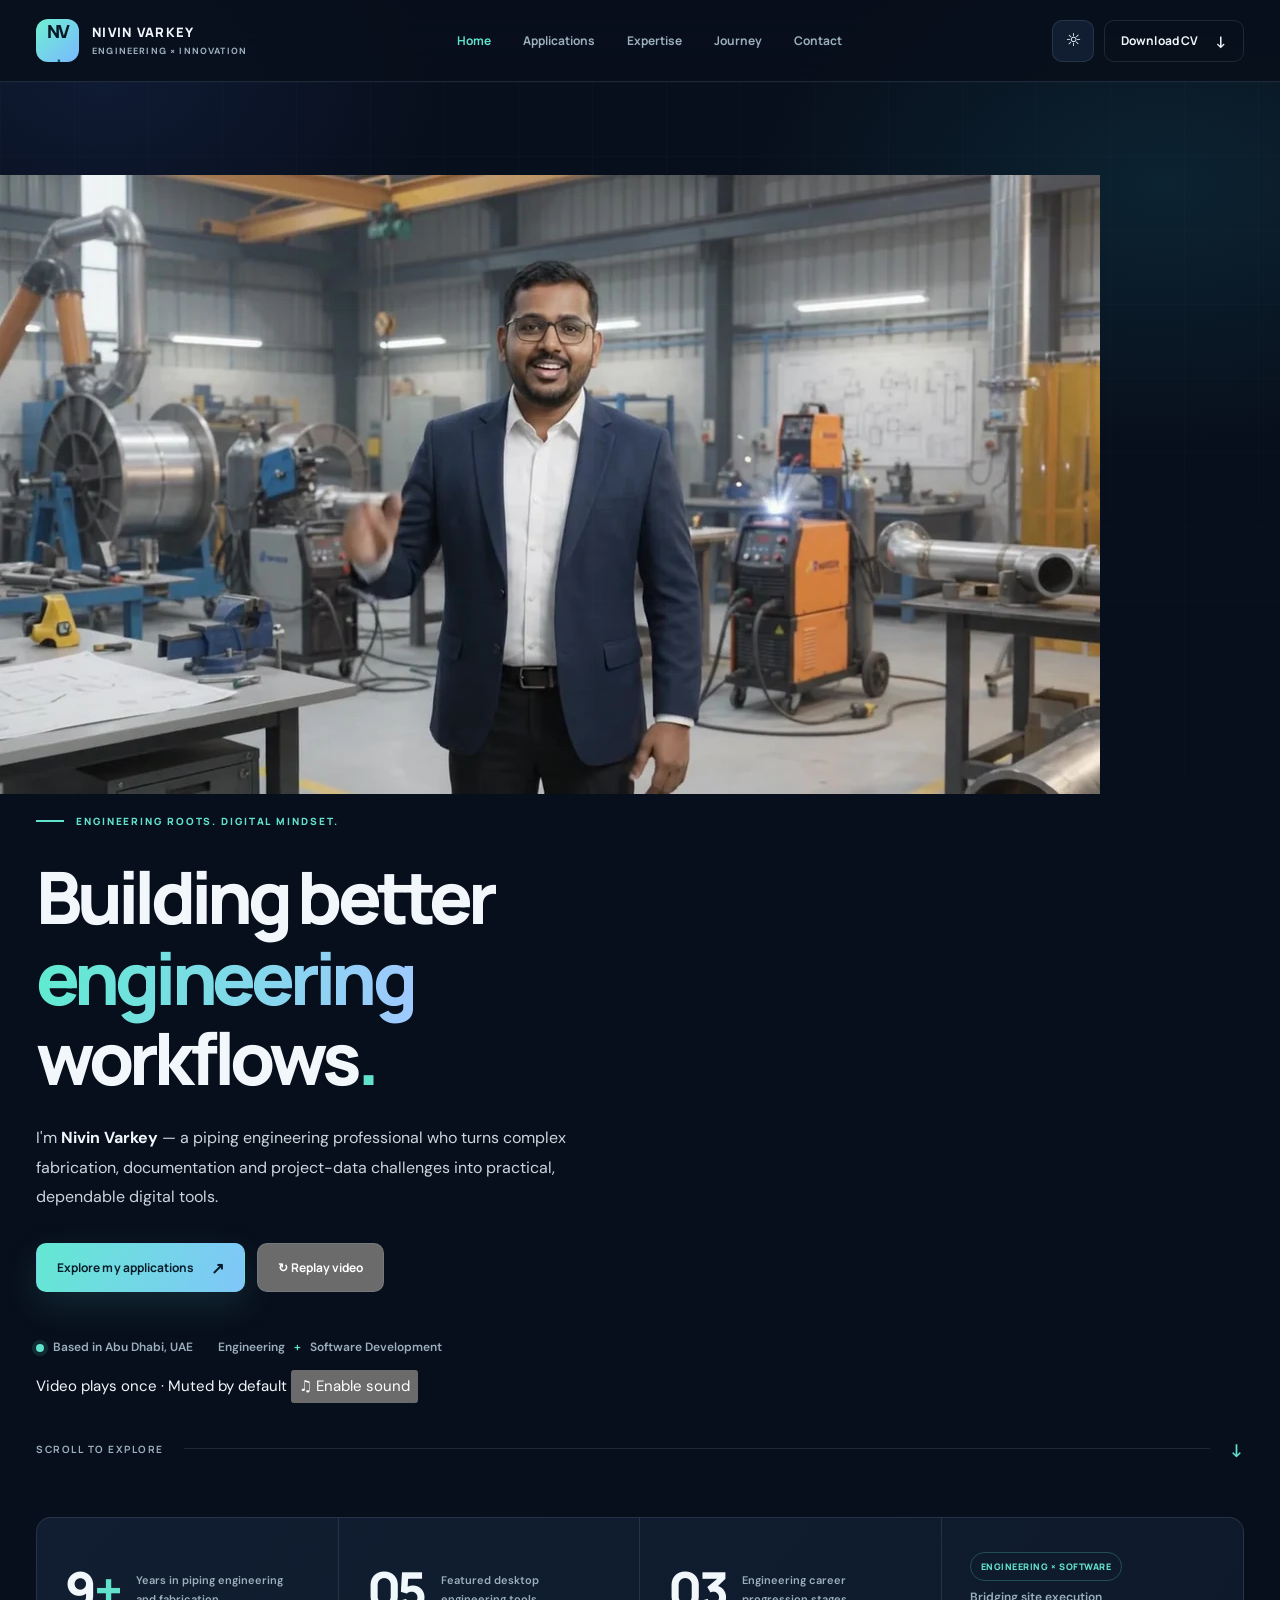
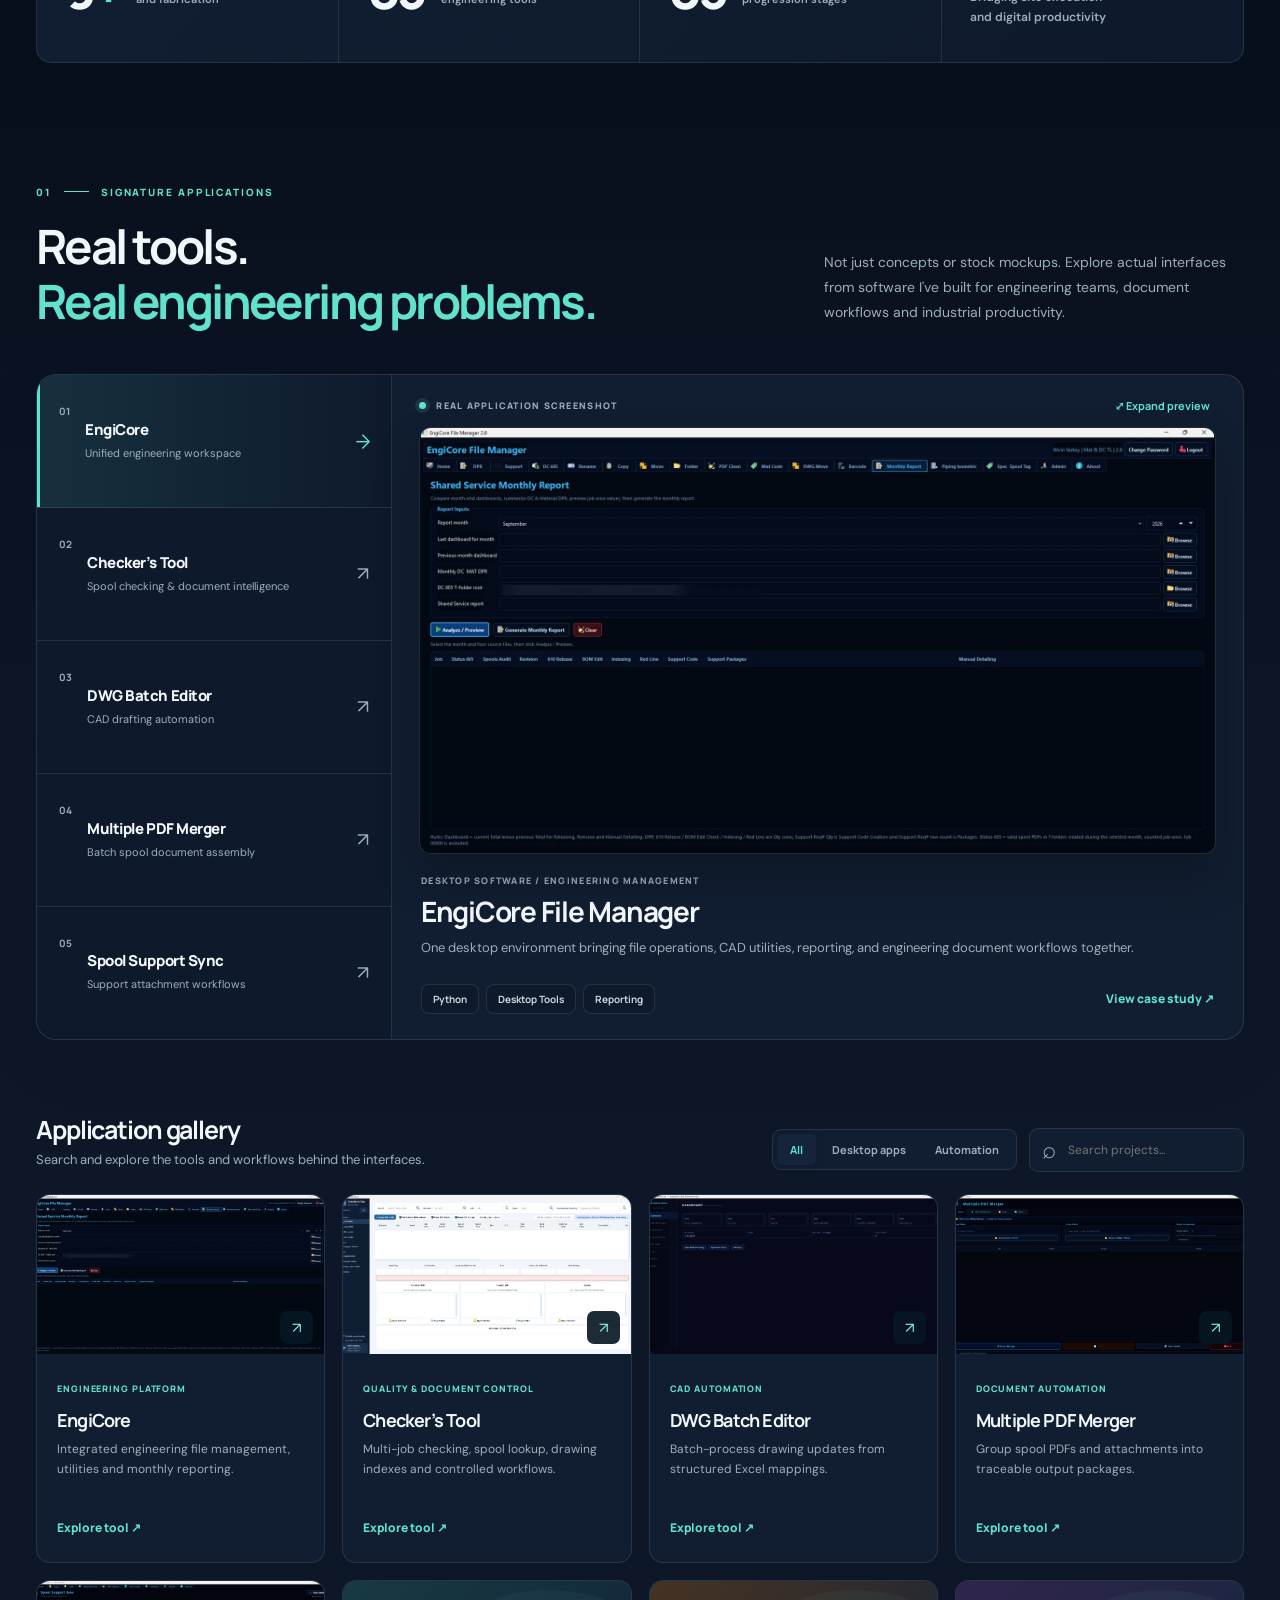
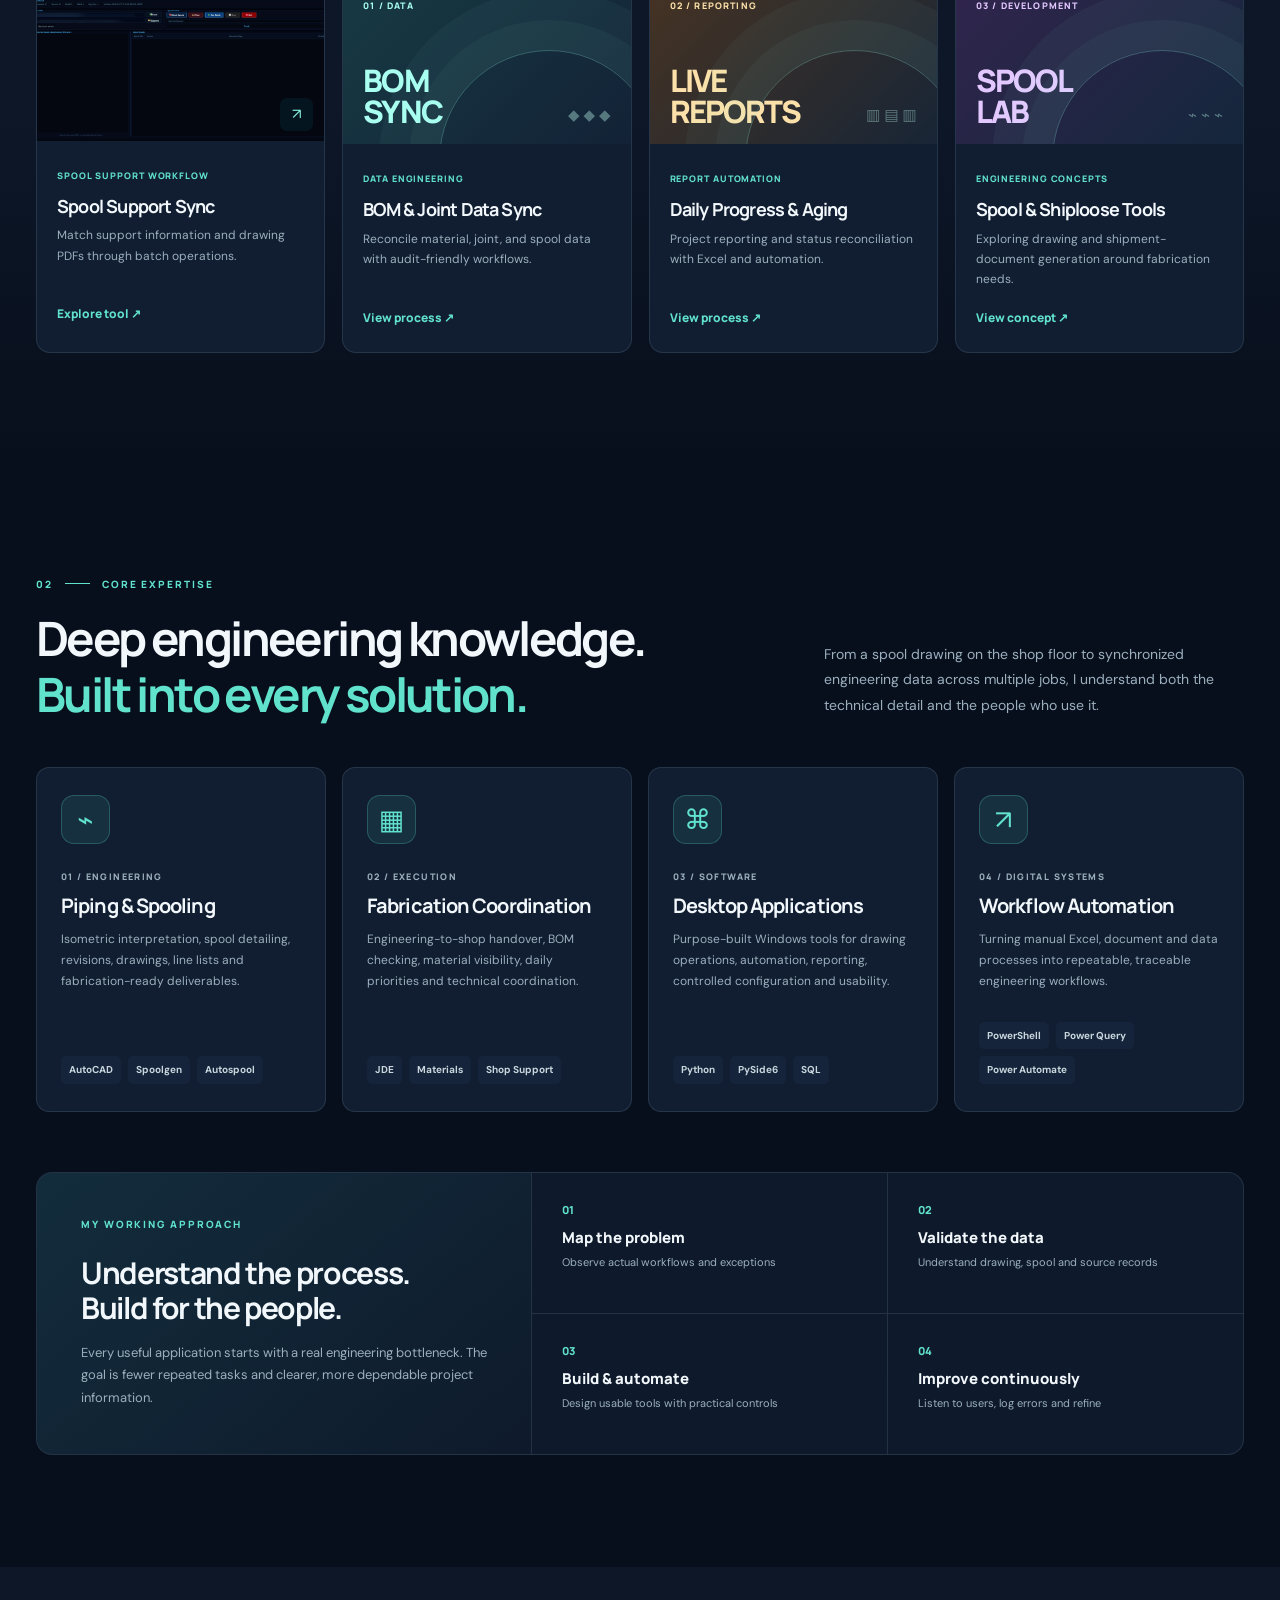
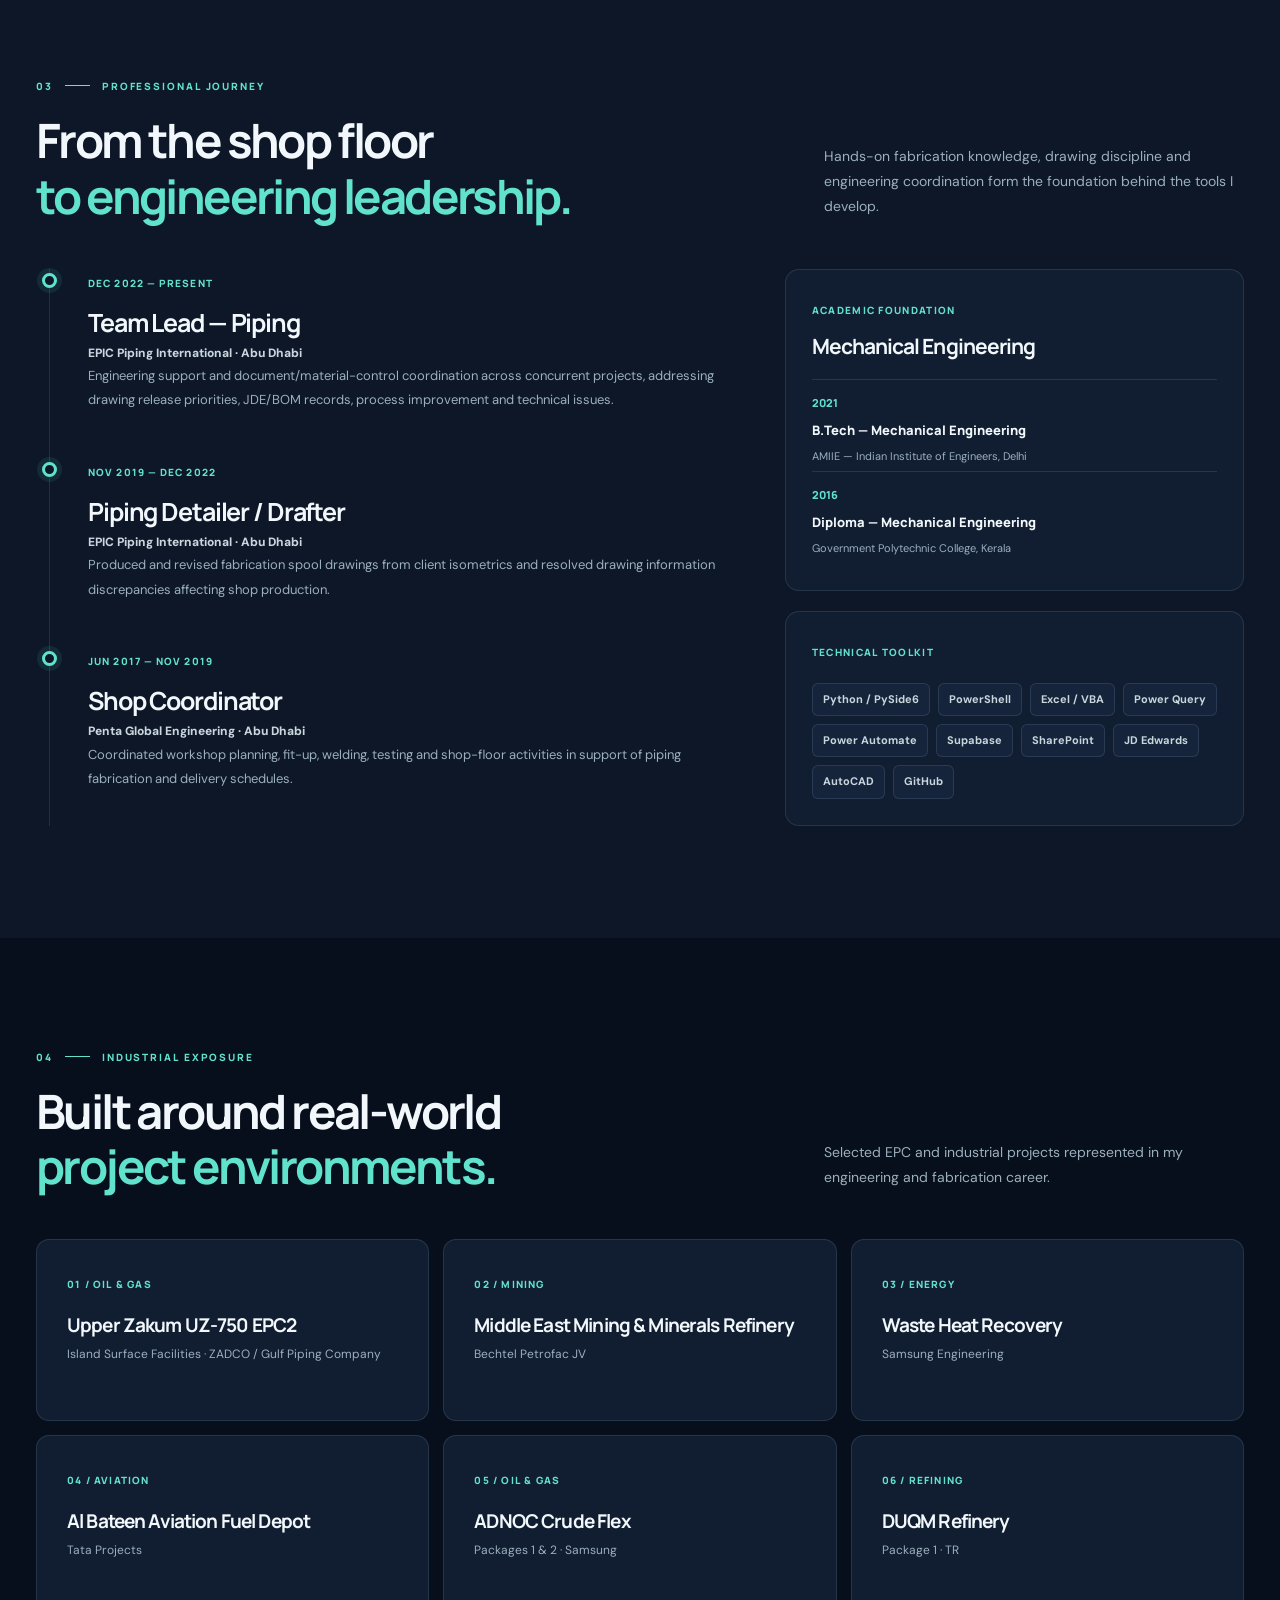
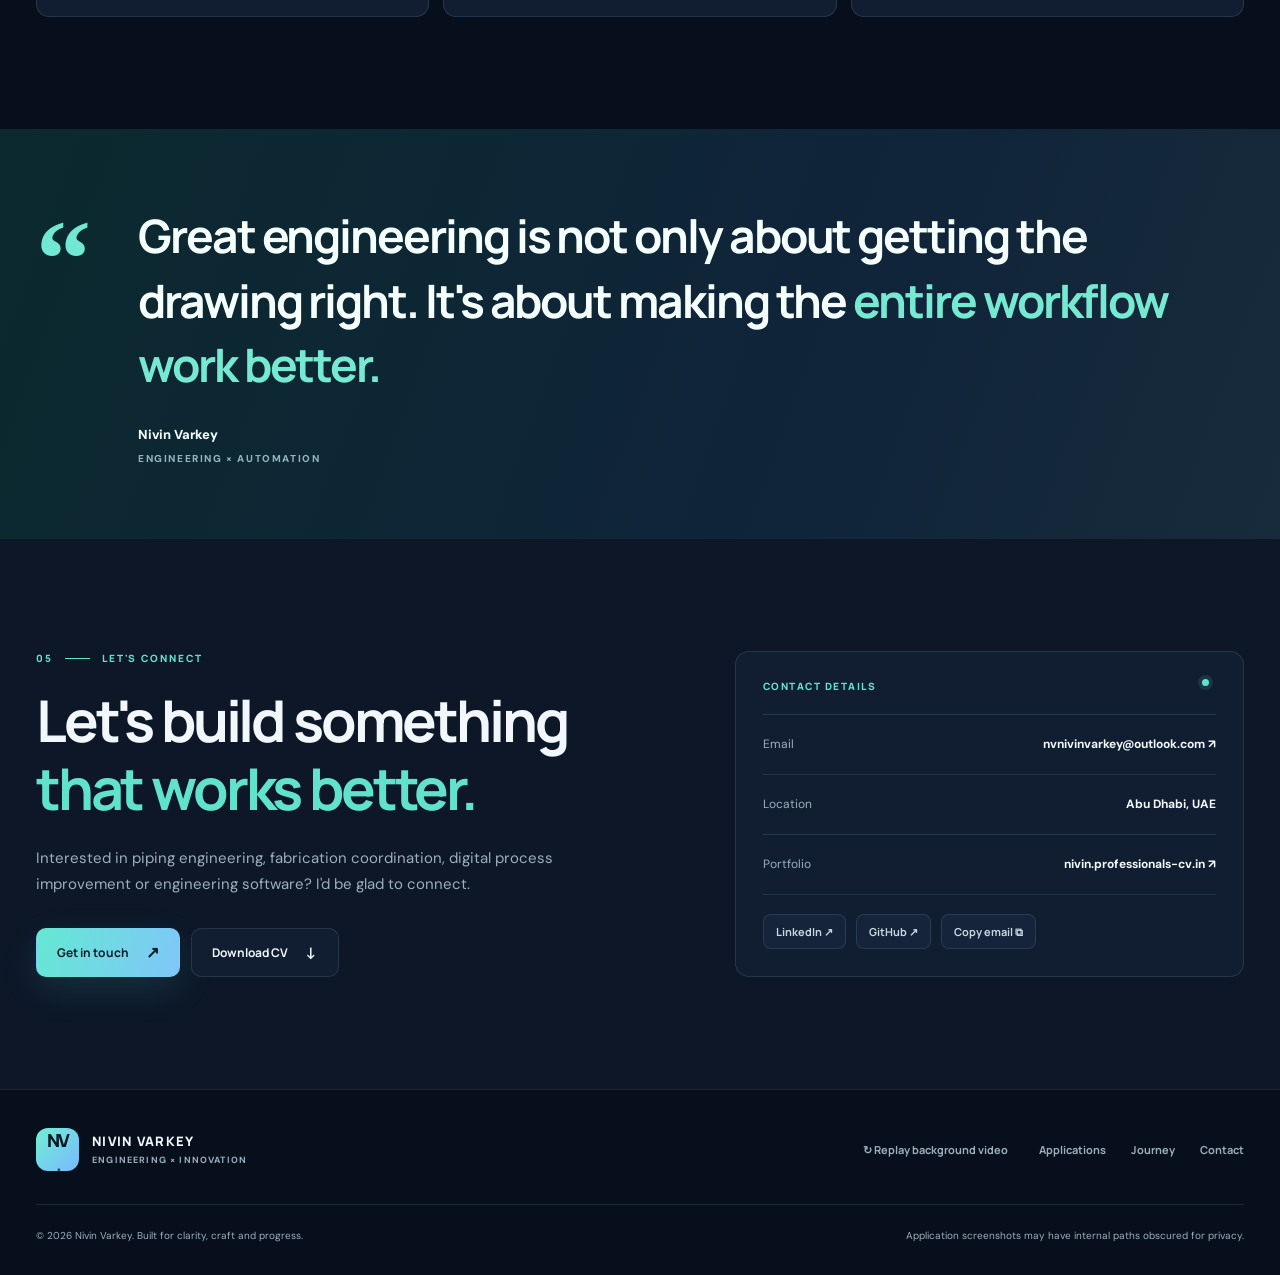
==== commit b7eb5173: "Add files via upload" ====
--- a/index.html
+++ b/index.html
@@ -27,17 +27,6 @@
   <a class="skip-link" href="#main">Skip to content</a>
   <div class="scroll-progress" id="scrollProgress" aria-hidden="true"></div>
 
-  <!-- The original welcome.mp4 is used without text burned into the video or HTML text overlays. -->
-  <div class="intro" id="intro" role="dialog" aria-modal="true" aria-label="Welcome video" tabindex="-1">
-    <div class="intro-backdrop"></div>
-    <div class="intro-shell">
-      <div class="intro-toolbar"><div class="intro-brand"><span class="logo-icon">NV<span>.</span></span><span><strong>Welcome</strong><small>A quick introduction</small></span></div><button class="round-btn" type="button" id="introClose" aria-label="Skip welcome video">✕</button></div>
-      <div class="intro-frame"><video id="introVideo" playsinline muted autoplay preload="auto" poster="welcome-poster.jpg" aria-label="Nivin Varkey welcome video"><source src="welcome.mp4" type="video/mp4">Your browser does not support the video format.</video><div class="intro-error" id="introError" hidden><strong>Welcome to my portfolio</strong><p>The video could not start automatically. You can play it or enter the website.</p><button class="button outline" id="retryVideo" type="button">Try playing</button></div></div>
-      <div class="video-progress"><span id="videoProgress"></span></div>
-      <div class="intro-controls"><p class="intro-hint" id="introHint">The video starts muted. Enable sound to hear it.</p><div class="intro-buttons"><button class="button subtle" id="toggleAudio" type="button">♫ Enable sound</button><button class="button subtle" id="skipIntro" type="button">Skip</button><button class="button primary" id="enterSite" type="button">Enter portfolio <span>↗</span></button></div></div>
-    </div>
-  </div>
-
   <header class="site-header" id="siteHeader">
     <div class="shell nav-layout">
       <a class="brand" href="#home" aria-label="Nivin Varkey home"><span class="logo-icon">NV<span>.</span></span><span class="brand-meta"><strong>NIVIN VARKEY</strong><small>ENGINEERING × INNOVATION</small></span></a>
@@ -47,16 +36,29 @@
   </header>
 
   <main id="main">
-    <section id="home" class="hero section-hero"><div class="hero-grid shell">
-      <div class="hero-copy rise">
-        <div class="eyebrow"><span class="eyebrow-line"></span> ENGINEERING ROOTS. DIGITAL MINDSET.</div>
-        <h1>Building better<br><span class="highlight">engineering</span><br>workflows<span class="period">.</span></h1>
-        <p class="hero-lead">I'm <strong>Nivin Varkey</strong> — a piping engineering professional who turns complex fabrication, documentation and project-data challenges into practical, dependable digital tools.</p>
-        <div class="hero-actions"><a class="button primary" href="#applications">Explore my applications <span>↗</span></a><button class="button outline" id="watchWelcome" type="button">▶ Watch welcome</button></div>
-        <div class="hero-footer"><span><i class="indicator"></i> Based in Abu Dhabi, UAE</span><span>Engineering <em>+</em> Software Development</span></div>
+    <section id="home" class="hero section-hero hero-video-layout" aria-label="Nivin Varkey welcome and introduction">
+      <!-- The ORIGINAL welcome.mp4 runs ONCE in the hero background. No looping, captions or timed text overlays. -->
+      <div class="hero-background-media" aria-hidden="true">
+        <video id="heroBackgroundVideo" muted playsinline preload="metadata" poster="assets/images/welcome-poster.webp" disablepictureinpicture disableremoteplayback>
+          <source src="welcome.mp4" type="video/mp4">
+        </video>
       </div>
-      <div class="hero-portrait rise"><div class="portrait-backdrop"></div><div class="portrait-frame"><img src="assets/images/portrait.webp" width="830" height="1050" alt="Nivin Varkey professional portrait" fetchpriority="high"><div class="portrait-bottom"><div><small>ENGINEER / BUILDER / PROBLEM SOLVER</small><strong>Nivin Varkey</strong></div><span class="portrait-mono">NV / 26</span></div></div><div class="portrait-chip chip-top"><span>✦</span> Practical innovation</div><div class="portrait-chip chip-bottom"><span>⌘</span> Engineering automation</div></div>
-    </div><div class="shell hero-divider"><span>SCROLL TO EXPLORE</span><span class="line"></span><span class="arrow">↓</span></div></section>
+      <div class="hero-film-grading" aria-hidden="true"></div>
+      <div class="hero-grid shell">
+        <div class="hero-copy rise">
+          <div class="eyebrow"><span class="eyebrow-line"></span> ENGINEERING ROOTS. DIGITAL MINDSET.</div>
+          <h1>Building better<br><span class="highlight">engineering</span><br>workflows<span class="period">.</span></h1>
+          <p class="hero-lead">I'm <strong>Nivin Varkey</strong> — a piping engineering professional who turns complex fabrication, documentation and project-data challenges into practical, dependable digital tools.</p>
+          <div class="hero-actions"><a class="button primary" href="#applications">Explore my applications <span>↗</span></a><button class="button hero-replay" id="watchWelcome" type="button" aria-label="Replay background video once">↻ Replay video</button></div>
+          <div class="hero-footer"><span><i class="indicator"></i> Based in Abu Dhabi, UAE</span><span>Engineering <em>+</em> Software Development</span></div>
+        </div>
+      </div>
+      <div class="hero-video-controls shell">
+        <span class="hero-video-note" id="backgroundVideoStatus" role="status" aria-live="polite">Video plays once · Muted by default</span>
+        <button class="hero-audio-button" id="backgroundAudioToggle" type="button" aria-pressed="false" aria-label="Enable background video sound">♫ Enable sound</button>
+      </div>
+      <div class="shell hero-divider"><span>SCROLL TO EXPLORE</span><span class="line"></span><span class="arrow">↓</span></div>
+    </section>
 
     <section class="metric-section shell" aria-label="Career highlights"><div class="metric-item"><strong>9<span>+</span></strong><p>Years in piping engineering<br>and fabrication</p></div><div class="metric-item"><strong>05</strong><p>Featured desktop<br>engineering tools</p></div><div class="metric-item"><strong>03</strong><p>Engineering career<br>progression stages</p></div><div class="metric-item metric-last"><span class="metric-badge">ENGINEERING × SOFTWARE</span><p>Bridging site execution<br>and digital productivity</p></div></section>
 
@@ -103,7 +105,7 @@
     <section id="contact" class="section contact-section"><div class="shell contact-grid"><div><div class="section-label">05 <span></span> LET'S CONNECT</div><h2>Let's build something<br><span>that works better.</span></h2><p>Interested in piping engineering, fabrication coordination, digital process improvement or engineering software? I'd be glad to connect.</p><div class="contact-action"><a class="button primary" href="mailto:nvnivinvarkey@outlook.com">Get in touch <span>↗</span></a><a class="button outline" href="Nivin_Varkey_Project_Engineer_CV.pdf" download>Download CV <span>↓</span></a></div></div><div class="contact-panel"><div class="contact-panel-head"><span>CONTACT DETAILS</span><span class="live-dot"></span></div><div class="contact-row"><span>Email</span><a href="mailto:nvnivinvarkey@outlook.com">nvnivinvarkey@outlook.com ↗</a></div><div class="contact-row"><span>Location</span><strong>Abu Dhabi, UAE</strong></div><div class="contact-row"><span>Portfolio</span><a href="https://nivin.professionals-cv.in/" rel="noopener noreferrer">nivin.professionals-cv.in ↗</a></div><div class="contact-row socials"><a href="https://www.linkedin.com/in/nivinvarkey/" target="_blank" rel="noopener noreferrer">LinkedIn ↗</a><a href="https://github.com/nivinvarkey" target="_blank" rel="noopener noreferrer">GitHub ↗</a><button type="button" id="copyEmail">Copy email ⧉</button></div></div></div></section>
   </main>
 
-  <footer class="footer"><div class="shell footer-top"><a class="brand" href="#home"><span class="logo-icon">NV<span>.</span></span><span class="brand-meta"><strong>NIVIN VARKEY</strong><small>ENGINEERING × INNOVATION</small></span></a><div><button type="button" id="footerWelcome">▶ Replay welcome</button><a href="#applications">Applications</a><a href="#journey">Journey</a><a href="#contact">Contact</a></div></div><div class="shell footer-bottom"><span>© <span id="currentYear">2026</span> Nivin Varkey. Built for clarity, craft and progress.</span><span>Application screenshots may have internal paths obscured for privacy.</span></div></footer>
+  <footer class="footer"><div class="shell footer-top"><a class="brand" href="#home"><span class="logo-icon">NV<span>.</span></span><span class="brand-meta"><strong>NIVIN VARKEY</strong><small>ENGINEERING × INNOVATION</small></span></a><div><button type="button" id="footerWelcome">↻ Replay background video</button><a href="#applications">Applications</a><a href="#journey">Journey</a><a href="#contact">Contact</a></div></div><div class="shell footer-bottom"><span>© <span id="currentYear">2026</span> Nivin Varkey. Built for clarity, craft and progress.</span><span>Application screenshots may have internal paths obscured for privacy.</span></div></footer>
   <button class="back-top" id="backTop" type="button" title="Back to top" aria-label="Back to top">↑</button>
 
   <dialog class="modal" id="caseDialog" aria-labelledby="caseTitle"><div class="modal-wrap"><button type="button" class="modal-close" id="closeCase" aria-label="Close project details">✕</button><div class="modal-meta" id="caseCategory">ENGINEERING TOOL</div><h2 id="caseTitle">Project</h2><p class="modal-intro" id="caseIntro"></p><div class="case-body"><div><h3>What it solves</h3><p id="caseProblem"></p></div><div><h3>Key capabilities</h3><ul id="caseBullets"></ul></div></div><div class="modal-tech" id="caseTech"></div><div class="modal-footer"><button class="button outline" type="button" id="caseCloseBottom">Close overview</button><button class="button primary" type="button" id="caseToPreview">View screenshot ↗</button></div></div></dialog>
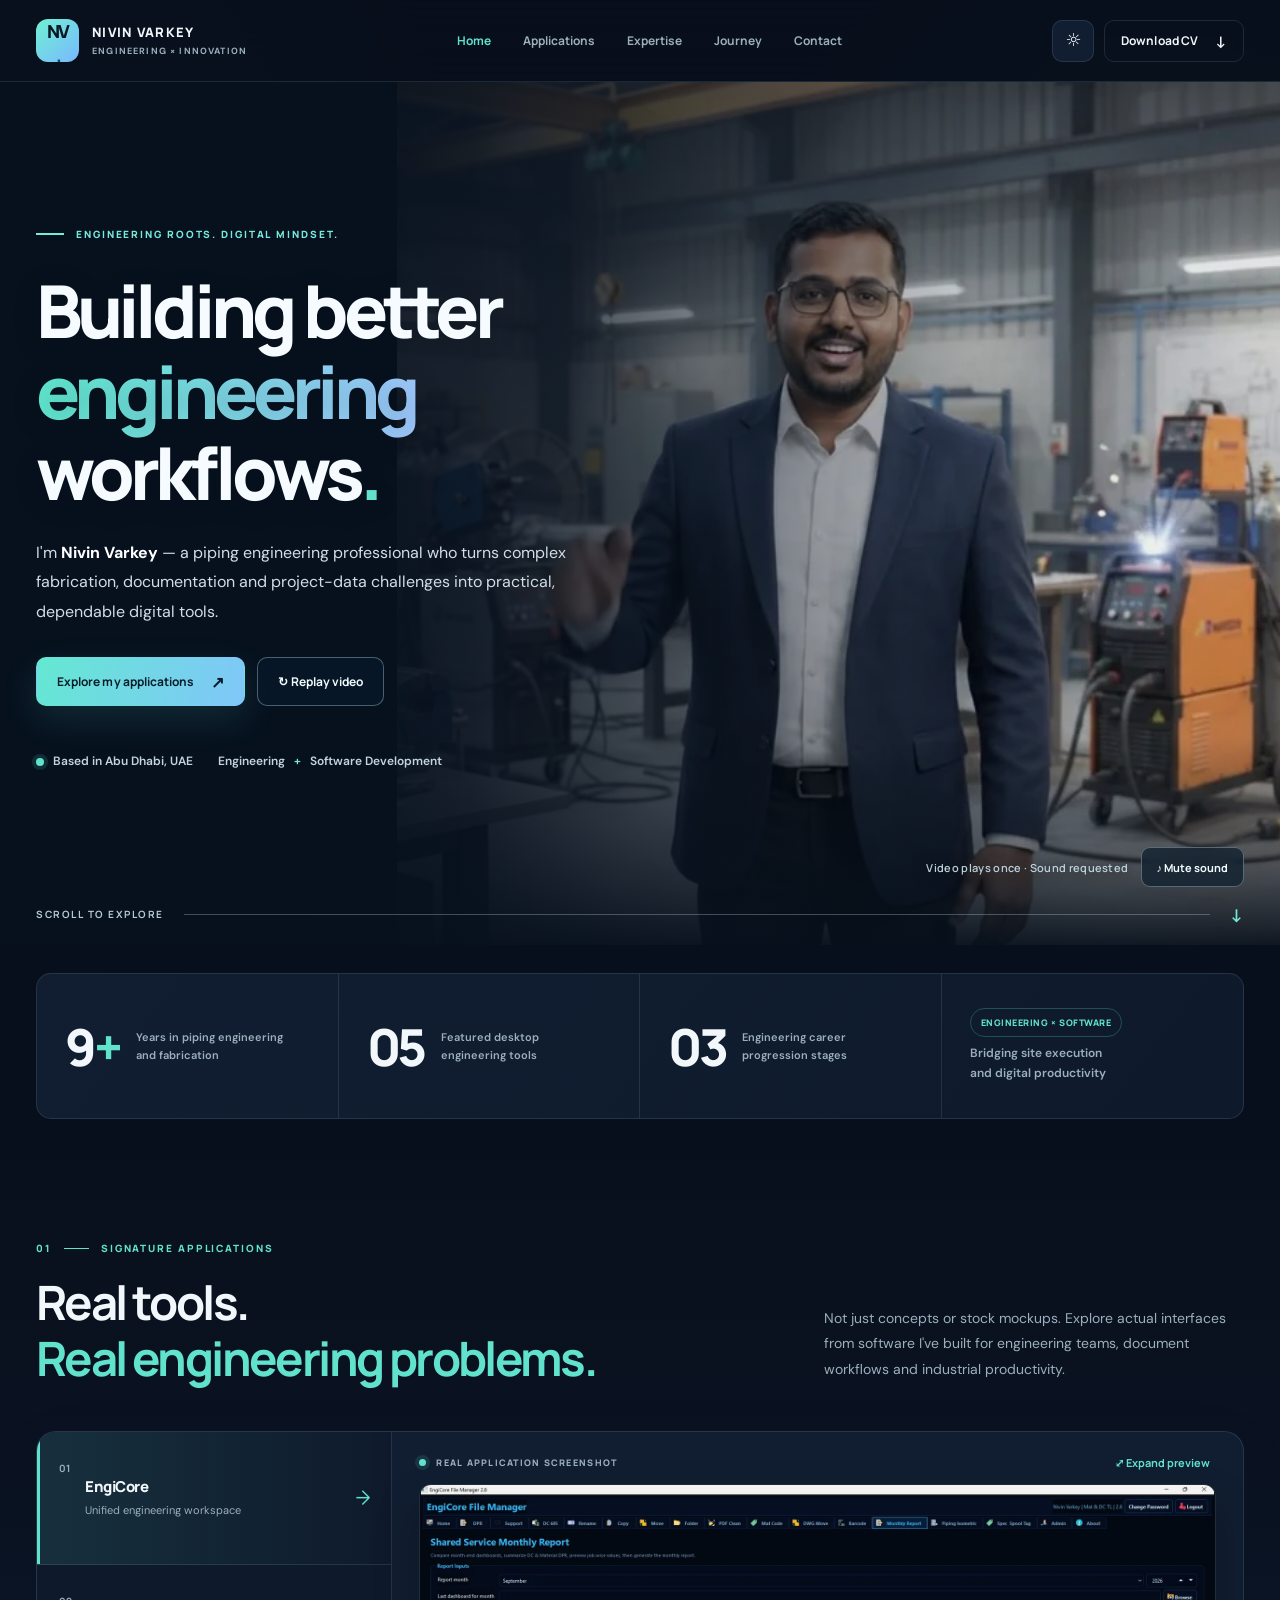
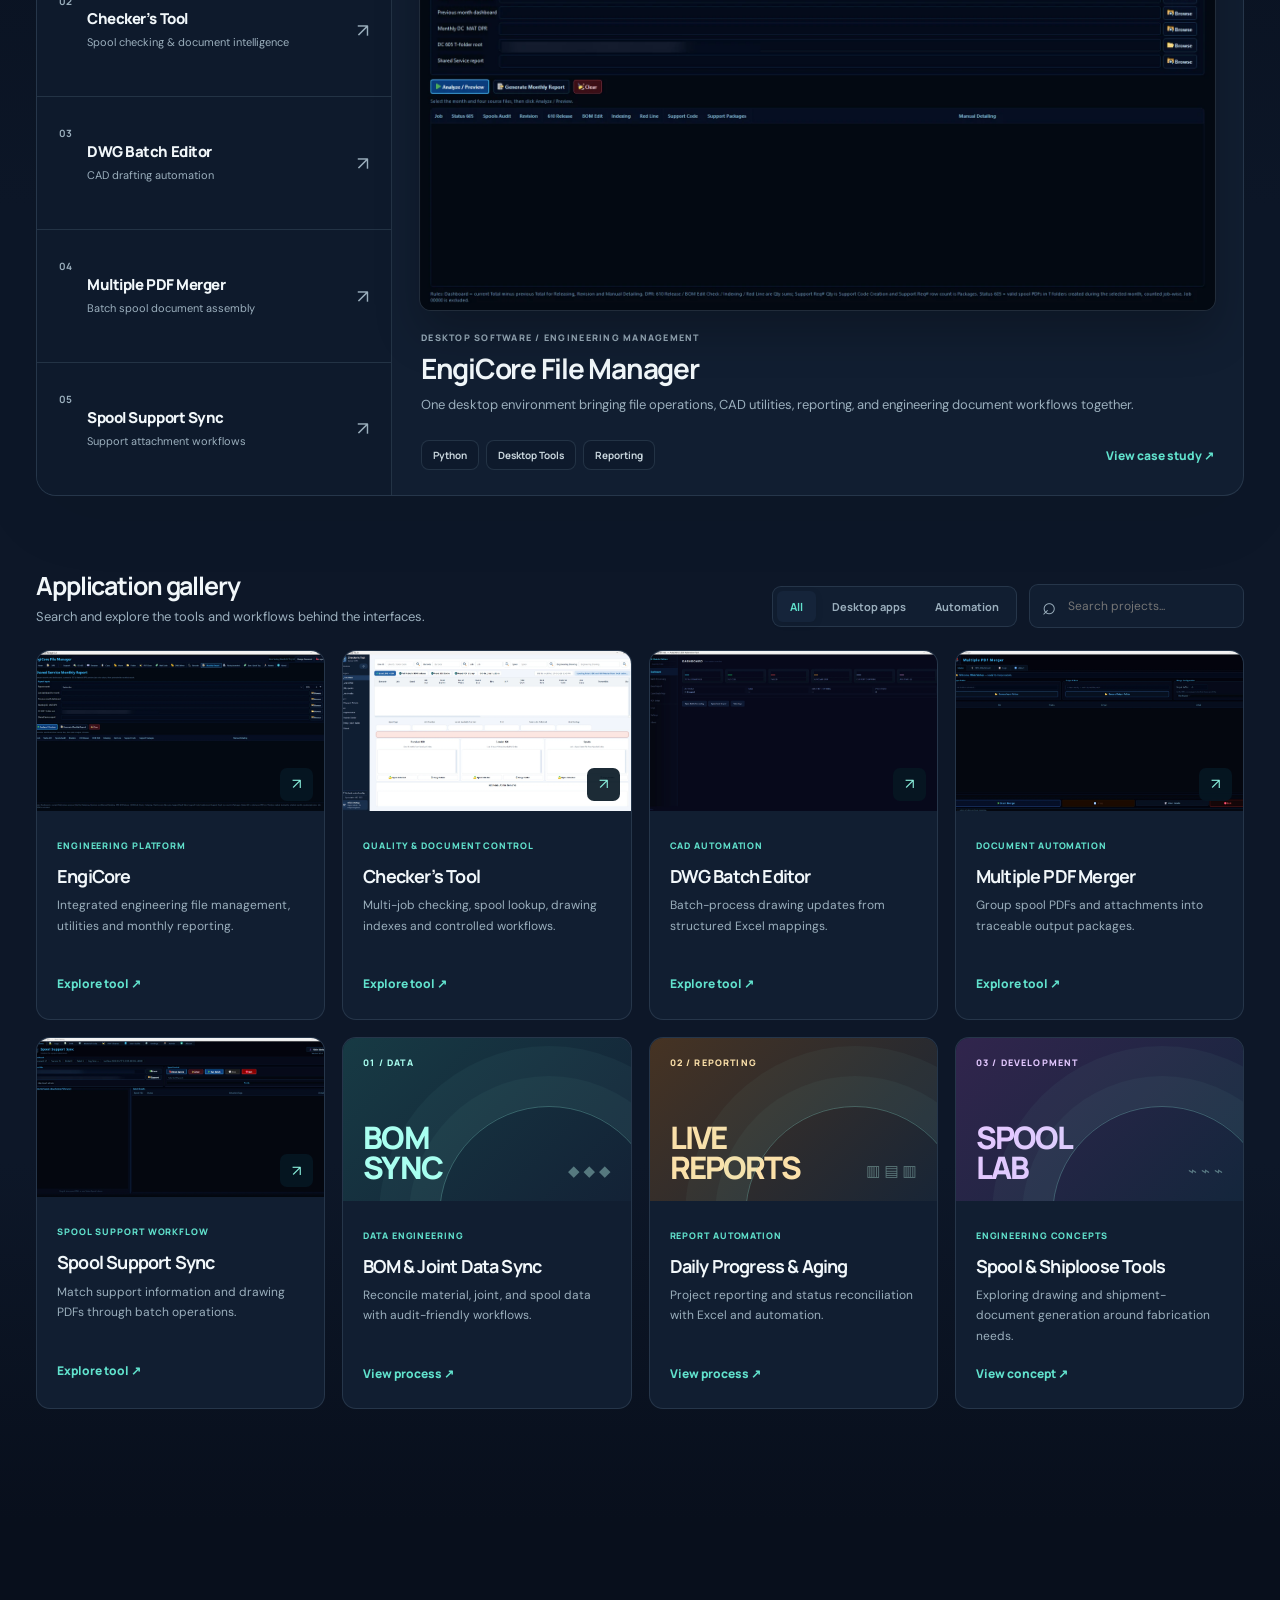
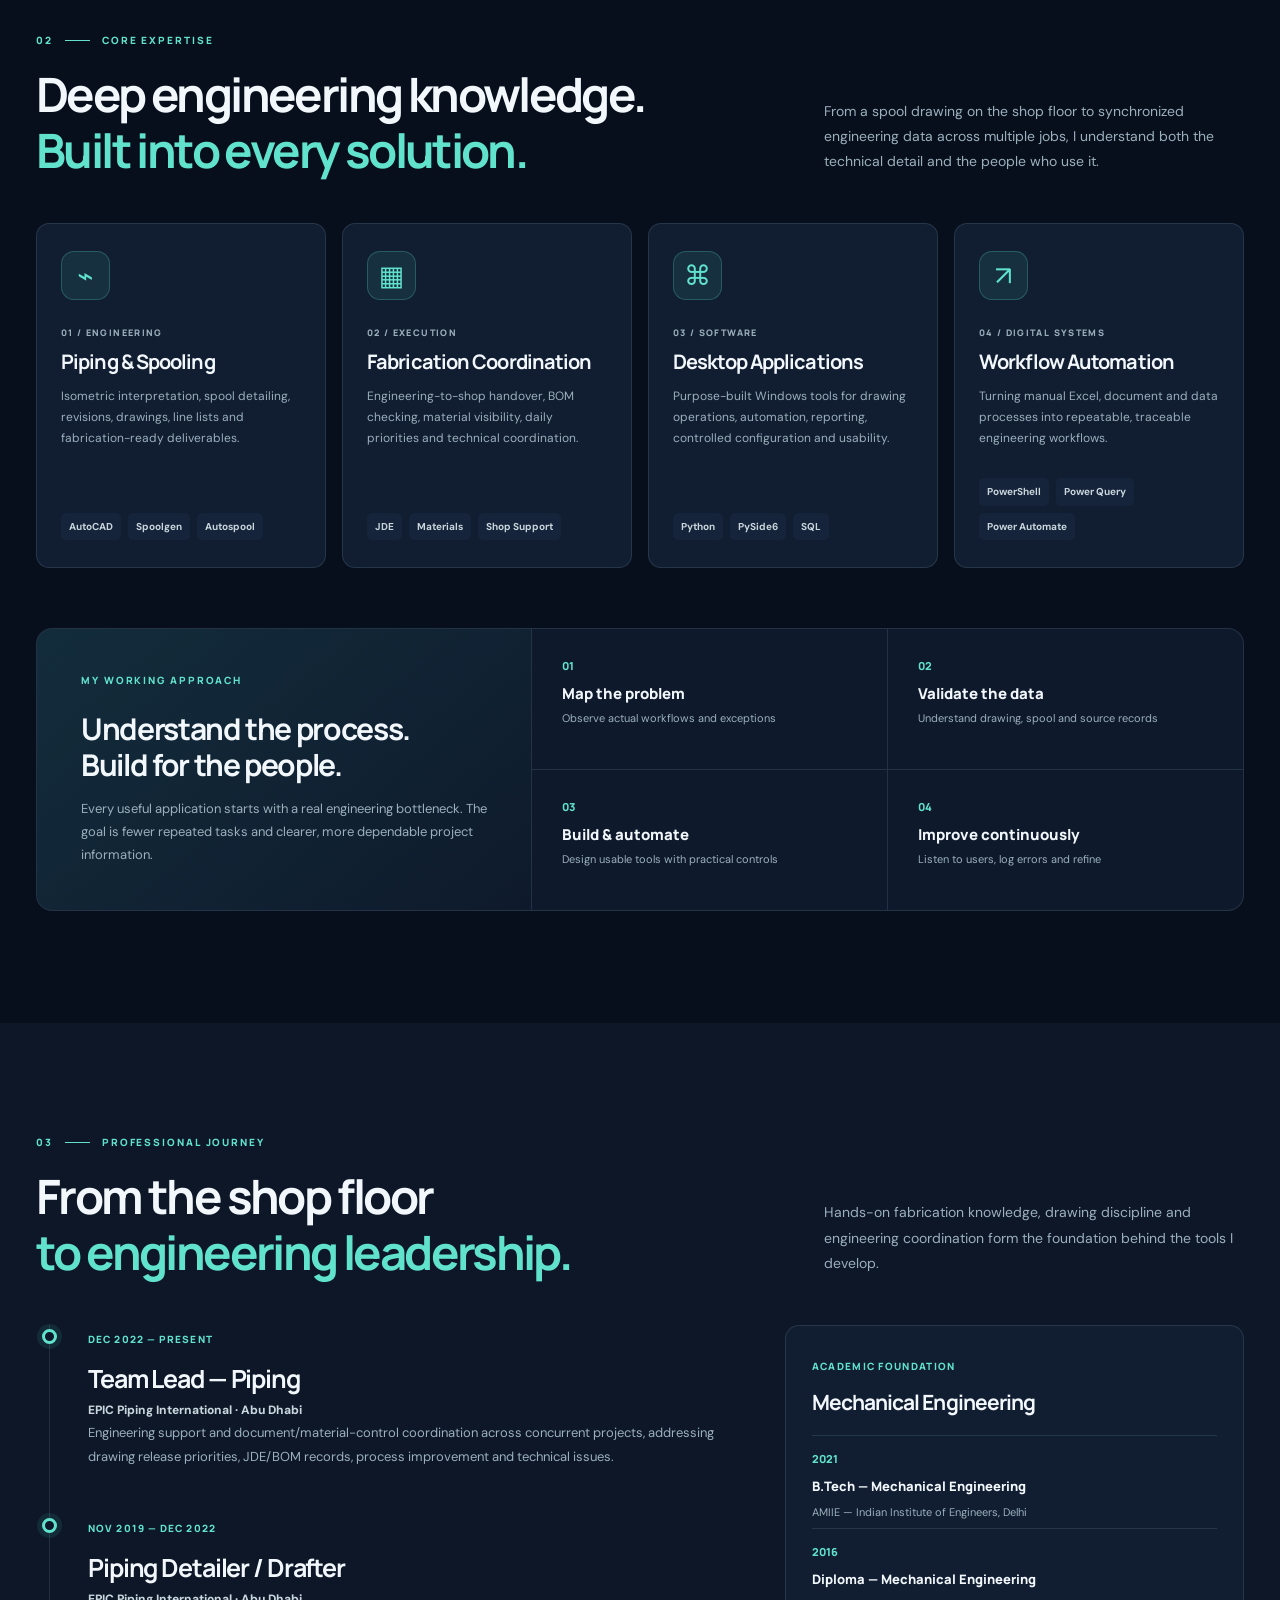
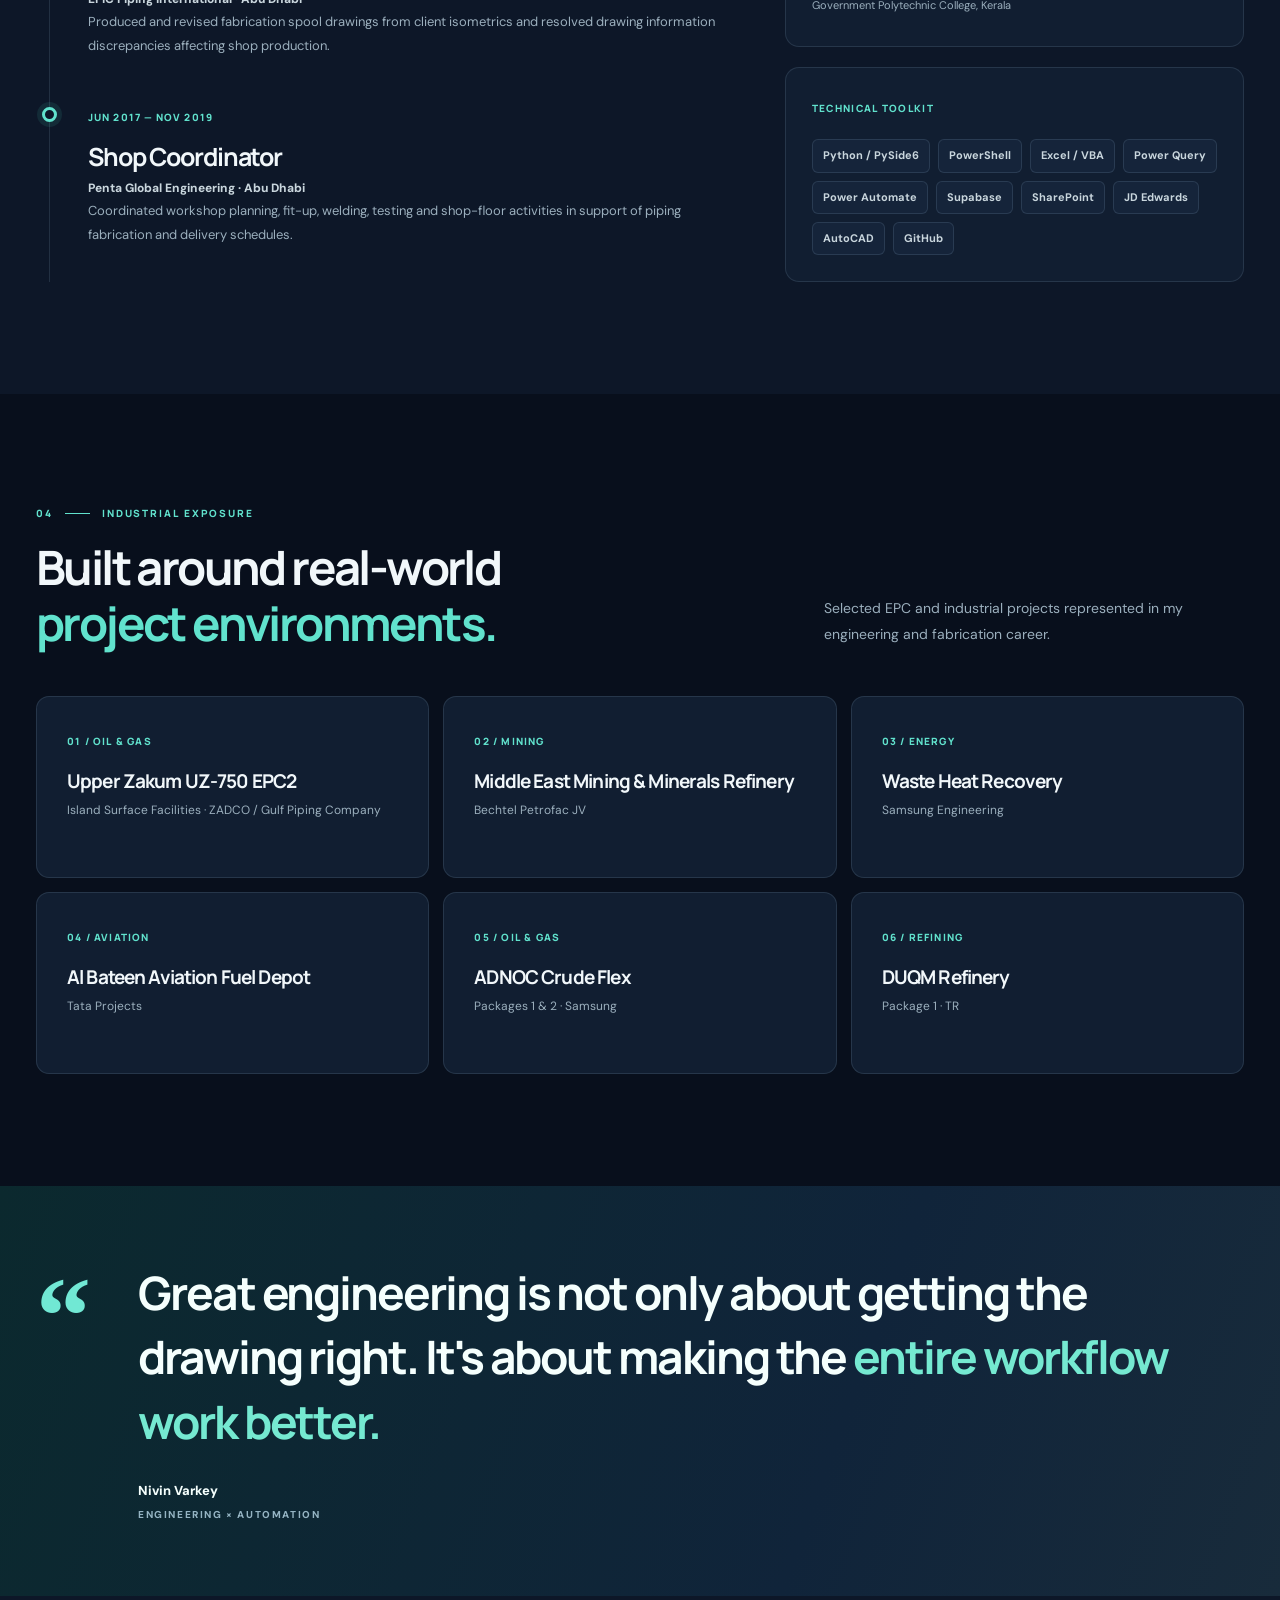
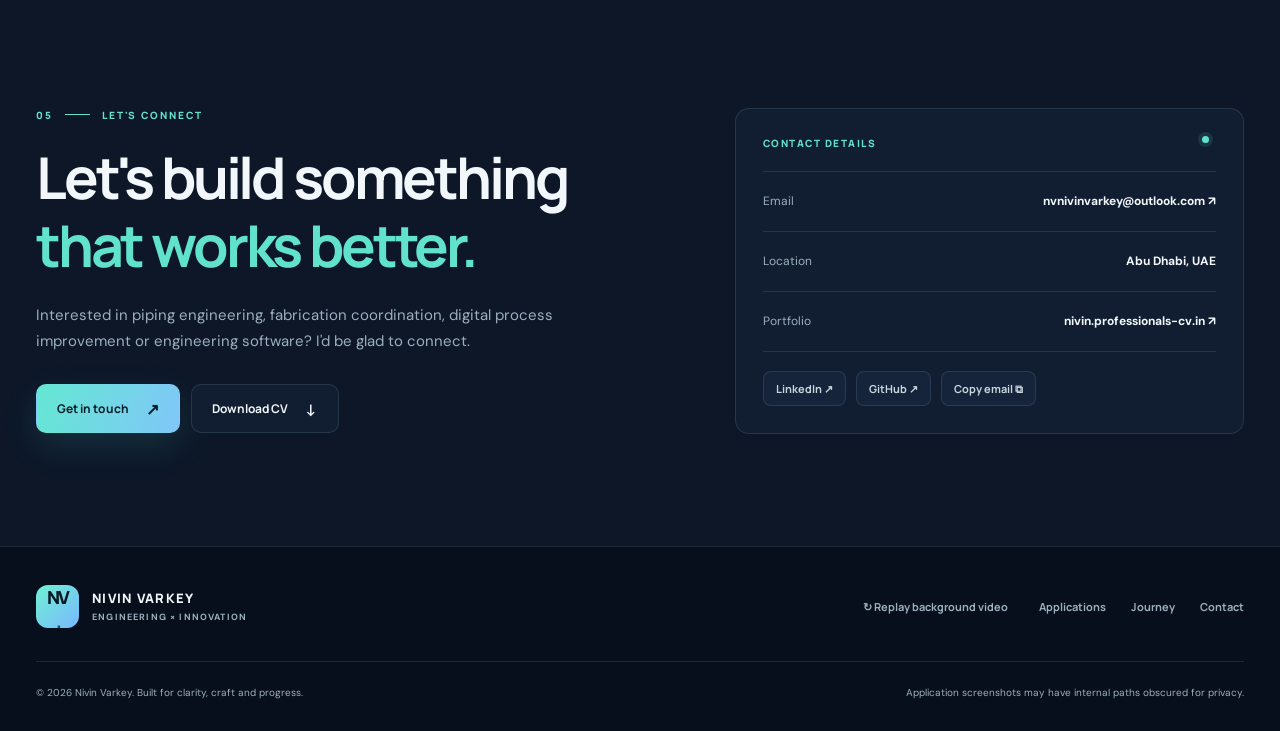
==== commit 723a74b0: "Add files via upload" ====
--- a/index.html
+++ b/index.html
@@ -37,9 +37,9 @@
 
   <main id="main">
     <section id="home" class="hero section-hero hero-video-layout" aria-label="Nivin Varkey welcome and introduction">
-      <!-- The ORIGINAL welcome.mp4 runs ONCE in the hero background. No looping, captions or timed text overlays. -->
+      <!-- The ORIGINAL welcome.mp4 runs ONCE in the hero background. Try sound first, fall back if autoplay policies block it. -->
       <div class="hero-background-media" aria-hidden="true">
-        <video id="heroBackgroundVideo" muted playsinline preload="metadata" poster="assets/images/welcome-poster.webp" disablepictureinpicture disableremoteplayback>
+        <video id="heroBackgroundVideo" playsinline preload="metadata" poster="assets/images/welcome-poster.webp" disablepictureinpicture disableremoteplayback>
           <source src="welcome.mp4" type="video/mp4">
         </video>
       </div>
@@ -54,8 +54,8 @@
         </div>
       </div>
       <div class="hero-video-controls shell">
-        <span class="hero-video-note" id="backgroundVideoStatus" role="status" aria-live="polite">Video plays once · Muted by default</span>
-        <button class="hero-audio-button" id="backgroundAudioToggle" type="button" aria-pressed="false" aria-label="Enable background video sound">♫ Enable sound</button>
+        <span class="hero-video-note" id="backgroundVideoStatus" role="status" aria-live="polite">Video plays once · Sound requested</span>
+        <button class="hero-audio-button" id="backgroundAudioToggle" type="button" aria-pressed="true" aria-label="Mute background video sound">♪ Mute sound</button>
       </div>
       <div class="shell hero-divider"><span>SCROLL TO EXPLORE</span><span class="line"></span><span class="arrow">↓</span></div>
     </section>
--- a/assets/css/site.css
+++ b/assets/css/site.css
@@ -1,17 +1,48 @@
 :root{color-scheme:dark;--bg:#080f1c;--bg-alt:#0d1728;--panel:#111e31;--panel-strong:#15243a;--panel-soft:#0e1a2c;--nav:rgba(8,15,28,.88);--text:#f1f7fa;--muted:#9bafbd;--soft:#c9d6dd;--line:rgba(178,211,236,.13);--accent:#61e2cd;--accent2:#76b5ff;--gold:#e9bd83;--white:#ffffff;--shadow:0 24px 70px rgba(0,0,0,.33);--max:1360px}
 :root[data-theme="light"]{color-scheme:light;--bg:#f3f7fb;--bg-alt:#eaf1f8;--panel:#fff;--panel-strong:#f4f8fc;--panel-soft:#eef4fa;--nav:rgba(248,251,253,.92);--text:#122638;--muted:#667e91;--soft:#355066;--line:rgba(32,78,109,.13);--accent:#087d73;--accent2:#1a659c;--gold:#936228;--white:#fff;--shadow:0 20px 60px rgba(23,66,91,.12)}
-*,*::before,*::after{box-sizing:border-box}html{scroll-behavior:smooth;scroll-padding-top:98px}body{margin:0;background:var(--bg);color:var(--text);font:400 15px/1.75 'DM Sans',system-ui,-apple-system,sans-serif;transition:background .2s,color .2s;overflow-x:hidden}body.intro-open{overflow:hidden}body::before{content:'';height:920px;inset:0 0 auto;position:absolute;z-index:-1;pointer-events:none;background:radial-gradient(ellipse 43% 38% at 91% 20%,rgba(41,181,199,.12),transparent 75%),radial-gradient(ellipse 37% 31% at 8% 9%,rgba(64,107,221,.12),transparent 72%)}a{color:inherit;text-decoration:none}button,input{font:inherit}button{cursor:pointer}button:disabled{opacity:.45;cursor:not-allowed}img{max-width:100%;display:block}p,h1,h2,h3,h4{margin-top:0}h1,h2,h3,h4{font-family:Manrope,'DM Sans',sans-serif;line-height:1.18;letter-spacing:-.045em}button:focus-visible,input:focus-visible,a:focus-visible{outline:3px solid var(--accent);outline-offset:4px}::selection{background:var(--accent);color:#091822}dialog{color:var(--text)}.shell{width:min(calc(100% - 72px),var(--max));margin:0 auto}.section{padding:112px 0}.skip-link{position:fixed;z-index:2000;top:-80px;left:12px;background:var(--accent);color:#061621;padding:12px 20px;border-radius:10px}.skip-link:focus{top:12px}.scroll-progress{position:fixed;top:0;left:0;width:0;height:3px;background:linear-gradient(90deg,var(--accent),var(--accent2));z-index:1500;pointer-events:none}
+*,*::before,*::after{box-sizing:border-box}html{scroll-behavior:smooth;scroll-padding-top:98px}body{margin:0;background:var(--bg);color:var(--text);font:400 15px/1.75 'DM Sans',system-ui,-apple-system,sans-serif;transition:background .2s,color .2s;overflow-x:hidden}body::before{content:'';height:920px;inset:0 0 auto;position:absolute;z-index:-1;pointer-events:none;background:radial-gradient(ellipse 43% 38% at 91% 20%,rgba(41,181,199,.12),transparent 75%),radial-gradient(ellipse 37% 31% at 8% 9%,rgba(64,107,221,.12),transparent 72%)}a{color:inherit;text-decoration:none}button,input{font:inherit}button{cursor:pointer}button:disabled{opacity:.45;cursor:not-allowed}img{max-width:100%;display:block}p,h1,h2,h3,h4{margin-top:0}h1,h2,h3,h4{font-family:Manrope,'DM Sans',sans-serif;line-height:1.18;letter-spacing:-.045em}button:focus-visible,input:focus-visible,a:focus-visible{outline:3px solid var(--accent);outline-offset:4px}::selection{background:var(--accent);color:#091822}dialog{color:var(--text)}.shell{width:min(calc(100% - 72px),var(--max));margin:0 auto}.section{padding:112px 0}.skip-link{position:fixed;z-index:2000;top:-80px;left:12px;background:var(--accent);color:#061621;padding:12px 20px;border-radius:10px}.skip-link:focus{top:12px}.scroll-progress{position:fixed;top:0;left:0;width:0;height:3px;background:linear-gradient(90deg,var(--accent),var(--accent2));z-index:1500;pointer-events:none}
 .button{min-height:49px;border-radius:10px;display:inline-flex;gap:17px;align-items:center;justify-content:center;padding:10px 20px;border:1px solid var(--line);font:700 12px Manrope,sans-serif;letter-spacing:.005em;white-space:nowrap;transition:.22s transform,.22s background,.22s box-shadow}.button:hover{transform:translateY(-2px)}.button.primary{background:linear-gradient(112deg,#64e8d2,#80c6f9);color:#081c29;border-color:transparent;box-shadow:0 13px 35px rgba(83,214,212,.13)}.button.outline{background:var(--panel);color:var(--text)}.button.outline:hover{border-color:var(--accent)}.button.subtle{background:transparent;color:var(--soft)}.button span{font-size:16px}.logo-icon{flex-shrink:0;display:grid;place-items:center;width:43px;height:43px;background:linear-gradient(135deg,#70f0d3,#79b8ff);border-radius:12px;color:#061823;font:800 18px Manrope,sans-serif;letter-spacing:-.13em}.logo-icon span{color:#174f61}.brand{display:flex;align-items:center;gap:13px}.brand-meta{display:flex;flex-direction:column;line-height:1.3;white-space:nowrap}.brand-meta strong{font:800 13px Manrope,sans-serif;letter-spacing:.1em}.brand-meta small{font-size:9px;font-weight:700;letter-spacing:.13em;color:var(--muted);margin-top:5px}.site-header{height:82px;position:sticky;top:0;z-index:70;backdrop-filter:blur(22px);background:var(--nav);border-bottom:1px solid var(--line)}.nav-layout{height:100%;display:flex;justify-content:space-between;align-items:center;gap:28px}.nav{display:flex;align-items:center;gap:32px}.nav a{color:var(--muted);font:700 12px Manrope,sans-serif;transition:color .2s}.nav a:hover,.nav a.active{color:var(--accent)}.nav-cta{display:flex;gap:10px;align-items:center}.nav-cv{min-height:42px;padding:9px 16px}.icon-button{background:var(--panel);border:1px solid var(--line);color:var(--text);width:42px;height:42px;border-radius:10px;display:grid;place-items:center;font-size:18px}.icon-button:hover{border-color:var(--accent)}.menu-button{display:none}
 .section-hero{position:relative;padding-top:93px;padding-bottom:28px;overflow:hidden}.section-hero::before{content:'';position:absolute;inset:0 0 auto;height:95%;pointer-events:none;background:linear-gradient(var(--line) 1px,transparent 1px),linear-gradient(90deg,var(--line) 1px,transparent 1px);background-size:74px 74px;opacity:.16;mask-image:linear-gradient(180deg,#000,transparent 94%)}.hero-grid{position:relative;display:grid;grid-template-columns:1.13fr .87fr;gap:7%;align-items:center;min-height:568px}.eyebrow,.section-label{font:800 10px Manrope,sans-serif;letter-spacing:.19em;color:var(--accent);display:flex;gap:12px;align-items:center}.eyebrow-line{width:28px;height:2px;background:var(--accent)}.hero-copy h1{font-size:clamp(45px,5.65vw,88px);line-height:1.11;letter-spacing:-.067em;margin:29px 0 25px;font-weight:800}.hero-copy h1 .highlight{color:transparent;background:linear-gradient(100deg,#5eebd0,#9fc9ff);background-clip:text}.hero-copy h1 .period{color:var(--accent)}.hero-lead{color:var(--soft);max-width:595px;font-size:16px;line-height:1.85}.hero-lead strong{color:var(--text)}.hero-actions{display:flex;gap:12px;flex-wrap:wrap;margin:31px 0 45px}.hero-footer{display:flex;flex-wrap:wrap;gap:25px;font-size:12px;font-weight:600;color:var(--muted)}.hero-footer span{display:flex;align-items:center;gap:9px}.hero-footer em{color:var(--accent);font-style:normal}.indicator{height:8px;width:8px;border-radius:50%;background:var(--accent);box-shadow:0 0 0 4px rgba(80,215,190,.14)}.hero-portrait{position:relative;padding:24px 19px 15px;max-width:495px;width:100%;margin-left:auto}.portrait-backdrop{position:absolute;inset:6px -7px 5px 36px;border:1px solid rgba(81,215,210,.33);border-radius:26px;transform:rotate(4deg);background:linear-gradient(150deg,rgba(78,206,203,.23),rgba(103,125,201,.13),transparent 70%);z-index:-1}.portrait-frame{overflow:hidden;position:relative;border:1px solid rgba(131,184,206,.31);border-radius:22px;background:#1b3045;box-shadow:var(--shadow)}.portrait-frame img{width:100%;height:485px;object-fit:cover;object-position:50% 25%;filter:saturate(.9)}.portrait-frame::after{content:'';position:absolute;inset:45% 0 0;pointer-events:none;background:linear-gradient(180deg,transparent,rgba(4,17,30,.92))}.portrait-bottom{position:absolute;z-index:2;bottom:21px;left:24px;right:23px;display:flex;justify-content:space-between;align-items:end;color:#fff}.portrait-bottom small{display:block;font:700 9px Manrope,sans-serif;letter-spacing:.16em;color:#a5eee0;margin-bottom:5px}.portrait-bottom strong{font:800 23px Manrope,sans-serif;letter-spacing:-.06em}.portrait-mono{font:700 10px Manrope,sans-serif;letter-spacing:.15em;color:#9be6d8}.portrait-chip{position:absolute;z-index:3;background:rgba(13,30,47,.95);border:1px solid rgba(125,229,215,.27);border-radius:11px;color:#e7fbf7;box-shadow:var(--shadow);padding:10px 15px;font:700 11px Manrope,sans-serif;display:flex;gap:10px;align-items:center}.portrait-chip span{font-size:17px;color:#79ebd5}.chip-top{top:58px;right:-32px}.chip-bottom{bottom:131px;left:-26px}.hero-divider{display:flex;gap:20px;align-items:center;color:var(--muted);font:700 10px Manrope,sans-serif;letter-spacing:.15em;margin-top:34px}.hero-divider .line{height:1px;background:var(--line);flex:1}.hero-divider .arrow{color:var(--accent);font-size:18px}.metric-section{display:grid;grid-template-columns:repeat(4,1fr);margin-top:28px;margin-bottom:10px;border:1px solid var(--line);border-radius:15px;background:linear-gradient(128deg,var(--panel),var(--panel-soft));overflow:hidden}.metric-item{display:flex;gap:17px;align-items:center;min-height:144px;padding:24px 28px;border-right:1px solid var(--line)}.metric-item:last-child{border-right:0}.metric-item strong{font:800 51px Manrope,sans-serif;line-height:1;letter-spacing:-.065em}.metric-item strong span{color:var(--accent)}.metric-item p{font-size:11px;font-weight:600;color:var(--muted);margin:0;line-height:1.65}.metric-last{display:flex;flex-direction:column;justify-content:center;align-items:flex-start;gap:7px}.metric-badge{font:800 9px Manrope,sans-serif;letter-spacing:.06em;color:var(--accent);border:1px solid rgba(91,213,196,.27);border-radius:40px;padding:7px 10px}.metric-last p{font-size:12px}
 .section-heading{display:flex;justify-content:space-between;gap:48px;align-items:end;margin-bottom:44px}.section-heading>div{min-width:0}.section-heading h2{font-size:clamp(33px,3.7vw,54px);line-height:1.18;letter-spacing:-.055em;margin:20px 0 0}.section-heading h2 span{color:var(--accent)}.section-heading>p{color:var(--muted);max-width:420px;font-size:14px;margin:0 0 5px;line-height:1.8}.section-label span{width:25px;height:1px;background:var(--accent)}.showcase-section{background:linear-gradient(180deg,var(--bg),var(--bg-alt) 34%,var(--bg-alt) 82%,var(--bg))}.showcase{border:1px solid var(--line);border-radius:20px;background:var(--panel);display:grid;grid-template-columns:355px minmax(0,1fr);overflow:hidden;box-shadow:0 22px 75px rgba(0,0,0,.06)}.app-selector{border-right:1px solid var(--line);display:flex;flex-direction:column;background:var(--panel-soft)}.app-tab{display:flex;gap:15px;align-items:center;text-align:left;width:100%;color:var(--text);background:transparent;border:0;border-bottom:1px solid var(--line);padding:23px 22px;flex:1;transition:background .2s;position:relative}.app-tab:last-child{border-bottom:0}.app-tab::before{content:'';position:absolute;inset:0 auto 0 0;width:3px;background:transparent}.app-tab:hover{background:rgba(74,175,187,.075)}.app-tab.active{background:linear-gradient(90deg,rgba(94,224,205,.11),transparent);color:var(--accent)}.app-tab.active::before{background:var(--accent)}.app-number{color:var(--muted);font:700 10px Manrope,sans-serif;align-self:flex-start;padding-top:6px}.app-tab-text{flex:1;display:flex;flex-direction:column;gap:4px}.app-tab-text strong{font:800 15px Manrope,sans-serif;letter-spacing:-.03em;color:var(--text)}.app-tab-text small{font-size:11px;color:var(--muted)}.app-tab-arrow{font-size:19px;color:var(--muted);transition:transform .2s}.app-tab.active .app-tab-arrow{color:var(--accent);transform:rotate(45deg)}.app-stage{min-width:0;padding:22px 27px 25px;display:flex;flex-direction:column;gap:13px}.app-stage-top{display:flex;justify-content:space-between;align-items:center;gap:10px}.screen-label,.stage-overline{font:800 9px Manrope,sans-serif;letter-spacing:.14em;color:var(--muted)}.live-dot{display:inline-block;width:7px;height:7px;margin-right:7px;background:var(--accent);border-radius:50%;box-shadow:0 0 0 4px rgba(94,219,198,.12)}.expand-btn{background:transparent;border:0;color:var(--accent);font:700 11px Manrope,sans-serif}.expand-btn:hover{color:var(--text)}.screen-window{overflow:hidden;position:relative;display:block;width:100%;border:1px solid rgba(160,200,229,.18);border-radius:12px;background:#050a13;padding:0;box-shadow:0 22px 45px rgba(0,0,0,.24)}.screen-window img{width:100%;height:auto;aspect-ratio:1.87/1;object-fit:contain;transition:transform .35s;display:block}.screen-window:hover img{transform:scale(1.025)}.screen-hover{position:absolute;right:14px;bottom:13px;color:#eaffff;background:rgba(8,22,36,.85);font:800 10px Manrope,sans-serif;padding:8px 12px;border-radius:8px;opacity:0;transition:opacity .2s}.screen-window:hover .screen-hover{opacity:1}.app-stage-info{padding:7px 2px 0;display:flex;flex-direction:column;flex:1}.app-stage-info h3{font-size:28px;margin:8px 0 9px}.app-stage-info p{color:var(--muted);font-size:13px;line-height:1.7;max-width:720px;margin:0}.stage-bottom{margin-top:auto;padding-top:24px;display:flex;justify-content:space-between;align-items:center;gap:12px}.tech-tags{display:flex;gap:7px;flex-wrap:wrap}.tech-tags span{font:700 10px Manrope,sans-serif;color:var(--soft);padding:7px 11px;border:1px solid var(--line);border-radius:8px;background:var(--panel-soft)}.text-button,.mini-link{background:none;border:none;padding:0;color:var(--accent);font:800 12px Manrope,sans-serif;white-space:nowrap}.text-button:hover,.mini-link:hover{text-decoration:underline}.section-subhead{display:flex;justify-content:space-between;align-items:end;gap:20px;margin:75px 0 22px}.section-subhead h3{font-size:25px;margin-bottom:5px}.section-subhead p{color:var(--muted);margin:0;font-size:13px}.gallery-controls{display:flex;align-items:center;gap:12px}.filter-group{display:flex;gap:3px;padding:4px;background:var(--panel);border:1px solid var(--line);border-radius:9px}.filter{border:0;background:transparent;color:var(--muted);font:700 11px Manrope,sans-serif;padding:8px 13px;border-radius:6px}.filter.active{background:var(--panel-strong);color:var(--accent);box-shadow:0 2px 8px rgba(0,0,0,.08)}.search-field{display:flex;align-items:center;gap:10px;border:1px solid var(--line);border-radius:9px;padding:0 12px;background:var(--panel);min-width:215px}.search-field span{font-size:24px;color:var(--muted)}.search-field input{width:100%;height:39px;min-width:0;background:transparent;color:var(--text);border:0;outline:0;font-size:12px}.search-field:focus-within{border-color:var(--accent)}.project-grid{display:grid;grid-template-columns:repeat(4,minmax(0,1fr));gap:17px}.project-card{min-width:0;border:1px solid var(--line);border-radius:14px;overflow:hidden;background:var(--panel);transition:transform .25s,border .25s,box-shadow .25s}.project-card:hover{transform:translateY(-4px);border-color:rgba(104,218,206,.38);box-shadow:0 22px 40px rgba(0,0,0,.12)}.project-card[hidden]{display:none!important}.project-preview{width:100%;padding:0;display:block;overflow:hidden;border:0;position:relative;background:#060b15;cursor:pointer}.project-preview img{width:100%;aspect-ratio:1.8/1;object-fit:cover;transition:transform .3s}.project-preview:hover img{transform:scale(1.035)}.image-arrow{position:absolute;bottom:10px;right:11px;background:rgba(6,23,35,.91);color:#8aefdc;width:33px;height:33px;border-radius:7px;display:grid;place-items:center}.project-content{padding:20px 20px 22px}.project-type{font:800 9px Manrope,sans-serif;letter-spacing:.1em;color:var(--accent)}.project-content h4{font-size:18px;margin:9px 0 8px}.project-content p{font-size:12px;color:var(--muted);line-height:1.7;min-height:61px}.project-content .mini-link{margin-top:7px}.abstract-art{min-height:163px;display:flex;flex-direction:column;justify-content:space-between;background:linear-gradient(135deg,#173a44,#132236);padding:18px 20px;position:relative;overflow:hidden;color:#a9fff0}.abstract-art::after{content:'';position:absolute;right:-10%;bottom:-77%;width:220px;height:220px;border-radius:50%;border:1px solid rgba(146,242,225,.28);box-shadow:0 0 0 30px rgba(146,242,225,.04),0 0 0 60px rgba(146,242,225,.04)}.abstract-art span{font:800 9px Manrope,sans-serif;letter-spacing:.13em}.abstract-art strong{font:800 31px/.98 Manrope,sans-serif;letter-spacing:-.06em}.abstract-art i{position:absolute;bottom:16px;right:20px;font-style:normal;color:rgba(191,252,240,.39)}.abstract-art.amber{background:linear-gradient(135deg,#463323,#182536);color:#fbe0a9}.abstract-art.violet{background:linear-gradient(135deg,#31254d,#14263c);color:#e3c8ff}.empty-results{background:var(--panel);border:1px solid var(--line);border-radius:12px;padding:30px;text-align:center;color:var(--muted)}
 .expertise-section{background:var(--bg)}.expertise-grid{display:grid;grid-template-columns:repeat(4,minmax(0,1fr));gap:16px}.expertise-card{padding:27px 24px;border-radius:13px;background:var(--panel);border:1px solid var(--line);min-height:345px;display:flex;flex-direction:column;transition:transform .2s}.expertise-card:hover{transform:translateY(-4px)}.expertise-icon{width:49px;height:49px;border-radius:13px;background:rgba(73,209,192,.1);border:1px solid rgba(94,213,198,.25);color:var(--accent);display:grid;place-items:center;font-size:27px;margin-bottom:26px}.expertise-card>small{font:800 9px Manrope,sans-serif;letter-spacing:.15em;color:var(--muted)}.expertise-card h3{font-size:20px;margin:11px 0 12px}.expertise-card p{color:var(--muted);font-size:12px;margin:0 0 23px}.expertise-chips{margin-top:auto;display:flex;flex-wrap:wrap;gap:7px}.expertise-chips span{padding:5px 8px;background:var(--panel-strong);border-radius:5px;font-size:10px;font-weight:700;color:var(--soft)}.process-block{margin-top:60px;display:grid;grid-template-columns:.82fr 1.18fr;background:var(--panel-soft);border:1px solid var(--line);border-radius:16px;overflow:hidden}.process-left{padding:44px;background:linear-gradient(140deg,rgba(55,179,173,.12),transparent)}.process-left h3{font-size:30px;margin:24px 0 16px}.process-left p{color:var(--muted);font-size:13px;margin:0}.process-steps{display:grid;grid-template-columns:1fr 1fr}.process-steps>div{padding:29px 30px;border-left:1px solid var(--line);border-bottom:1px solid var(--line);display:flex;flex-direction:column;gap:5px}.process-steps>div:nth-child(n+3){border-bottom:0}.process-steps span{color:var(--accent);font:800 11px Manrope,sans-serif;margin-bottom:5px}.process-steps strong{font:800 15px Manrope,sans-serif}.process-steps small{font-size:11px;color:var(--muted)}
 .journey-section{background:var(--bg-alt)}.journey-layout{display:grid;grid-template-columns:1.2fr .8fr;gap:60px}.journey-timeline{position:relative;margin:0 0 0 13px;padding-left:38px;border-left:1px solid var(--line)}.timeline-item{position:relative;padding:0 0 45px}.timeline-item:last-child{padding-bottom:0}.timeline-item:before{content:'';position:absolute;left:-46px;top:4px;width:15px;height:15px;background:var(--bg-alt);border:3px solid var(--accent);border-radius:50%;box-shadow:0 0 0 5px rgba(73,210,189,.1)}.timeline-date{font:800 10px Manrope,sans-serif;letter-spacing:.11em;color:var(--accent)}.timeline-item h3{font-size:25px;margin:13px 0 5px}.timeline-org{font-weight:800;color:var(--soft)!important;font-size:12px!important;margin-bottom:13px}.timeline-item p{color:var(--muted);font-size:13px;max-width:720px;margin:0;line-height:1.85}.journey-aside{display:flex;flex-direction:column;gap:20px}.qualification,.toolkit{border-radius:14px;border:1px solid var(--line);background:var(--panel);padding:26px}.qualification>small,.toolkit>small{color:var(--accent);font:800 10px Manrope,sans-serif;letter-spacing:.13em}.qualification h3{font-size:21px;margin:12px 0 20px}.qualification>div{border-top:1px solid var(--line);padding:15px 0 5px}.qualification>div span{color:var(--accent);font:800 11px Manrope,sans-serif;display:block;margin-bottom:7px}.qualification strong{font:800 13px Manrope,sans-serif}.qualification p{font-size:11px;color:var(--muted);margin:4px 0 0}.toolkit>div{display:flex;gap:8px;flex-wrap:wrap;margin-top:19px}.toolkit span{padding:6px 10px;background:var(--panel-strong);border:1px solid var(--line);border-radius:6px;color:var(--soft);font-size:11px;font-weight:700}
 .industry-section{background:var(--bg)}.industry-grid{display:grid;grid-template-columns:repeat(3,minmax(0,1fr));gap:14px}.industry-grid article{padding:30px;border-radius:13px;background:var(--panel);border:1px solid var(--line);min-height:182px}.industry-grid article span{color:var(--accent);font:800 10px Manrope,sans-serif;letter-spacing:.12em}.industry-grid article h3{margin:17px 0 8px;font-size:19px}.industry-grid article p{font-size:12px;color:var(--muted);margin:0}.statement-section{background:linear-gradient(110deg,#0b292e,#10243a 65%,#182b3b);color:#f5fffd}.statement-layout{display:grid;grid-template-columns:90px 1fr;gap:12px;padding-top:75px;padding-bottom:72px}.statement-icon{font:800 110px Georgia,serif;color:#71e8d4;line-height:1}.statement-layout blockquote{font:700 clamp(25px,3.6vw,48px)/1.4 Manrope,sans-serif;letter-spacing:-.045em;margin:0;max-width:1050px}.statement-layout blockquote em{font-style:normal;color:#75e9d1}.statement-sign{grid-column:2;font-weight:800;font-size:13px;margin-top:14px}.statement-sign span{display:block;color:#95b4c3;font-size:10px;letter-spacing:.16em;margin-top:3px}.contact-section{background:var(--bg-alt)}.contact-grid{display:grid;grid-template-columns:1fr .9fr;gap:11%;align-items:center}.contact-grid h2{font-size:clamp(36px,4.5vw,62px);line-height:1.18;letter-spacing:-.055em;margin:22px 0}.contact-grid h2 span{color:var(--accent)}.contact-grid>div>p{color:var(--muted);max-width:530px}.contact-action{display:flex;gap:11px;flex-wrap:wrap;margin-top:30px}.contact-panel{border:1px solid var(--line);border-radius:14px;padding:27px;background:var(--panel)}.contact-panel-head{display:flex;justify-content:space-between;color:var(--accent);font:800 10px Manrope,sans-serif;letter-spacing:.15em;padding-bottom:21px}.contact-row{display:flex;gap:10px;justify-content:space-between;align-items:center;border-top:1px solid var(--line);padding:19px 0;font-size:12px}.contact-row>span{color:var(--muted)}.contact-row a,.contact-row strong{font-weight:700;word-break:break-word}.contact-row a:hover{color:var(--accent)}.contact-row.socials{gap:10px;flex-wrap:wrap;justify-content:flex-start;padding-bottom:0}.contact-row.socials a,.contact-row.socials button{padding:9px 12px;border:1px solid var(--line);border-radius:8px;background:var(--panel-strong);color:var(--soft);font:700 11px Manrope,sans-serif}.contact-row.socials button:hover,.contact-row.socials a:hover{border-color:var(--accent);color:var(--accent)}.footer{border-top:1px solid var(--line);background:var(--bg);padding-top:38px}.footer-top{display:flex;justify-content:space-between;gap:30px;align-items:center;padding-bottom:33px}.footer-top>div{display:flex;gap:25px;align-items:center}.footer-top>div a,.footer-top>div button{font:700 11px Manrope,sans-serif;color:var(--muted);background:none;border:0}.footer-top>div a:hover,.footer-top>div button:hover{color:var(--accent)}.footer-bottom{border-top:1px solid var(--line);padding:22px 0 30px;display:flex;justify-content:space-between;gap:30px;font-size:10px;color:var(--muted)}.back-top{position:fixed;z-index:40;right:24px;bottom:24px;width:44px;height:44px;border-radius:10px;border:1px solid var(--line);background:var(--panel-strong);color:var(--accent);font-size:23px;box-shadow:var(--shadow);opacity:0;visibility:hidden;transform:translateY(10px);transition:.2s}.back-top.visible{opacity:1;visibility:visible;transform:none}
-.intro{position:fixed;inset:0;z-index:1000;display:flex;align-items:center;justify-content:center;padding:22px}.intro[hidden]{display:none!important}.intro-backdrop{position:absolute;inset:0;background:rgba(0,6,13,.94);backdrop-filter:blur(20px)}.intro-shell{z-index:1;position:relative;width:min(1030px,100%);border:1px solid rgba(136,208,224,.3);border-radius:18px;overflow:hidden;background:#0a1525;box-shadow:0 30px 100px rgba(0,0,0,.65);color:#fff}.intro-toolbar{display:flex;justify-content:space-between;align-items:center;gap:20px;padding:16px 21px}.intro-brand{display:flex;align-items:center;gap:12px}.intro-brand .logo-icon{height:39px;width:39px;font-size:16px}.intro-brand strong{display:block;font:800 13px Manrope,sans-serif}.intro-brand small{display:block;color:#93aebd;font-size:10px;margin-top:2px}.round-btn{width:35px;height:35px;background:rgba(255,255,255,.07);border:1px solid rgba(255,255,255,.15);border-radius:50%;color:#fff}.intro-frame{width:100%;aspect-ratio:16/9;position:relative;background:#020407}.intro-frame video{width:100%;height:100%;display:block;object-fit:contain}.intro-error{position:absolute;inset:0;display:flex;flex-direction:column;align-items:center;justify-content:center;text-align:center;padding:30px;background:rgba(6,19,32,.94)}.intro-error[hidden]{display:none}.intro-error strong{font:800 23px Manrope,sans-serif}.intro-error p{max-width:470px;color:#abbcca;font-size:13px}.intro-error button{color:#fff}.video-progress{height:3px;background:rgba(255,255,255,.1)}.video-progress span{display:block;width:0;height:100%;background:linear-gradient(90deg,#64e9d6,#86beff)}.intro-controls{padding:17px 20px;display:flex;align-items:center;justify-content:space-between;gap:18px}.intro-hint{color:#9db1c0;font-size:11px;margin:0}.intro-buttons{display:flex;gap:8px}.intro-buttons .button{min-height:41px}.intro-buttons .button.subtle{color:#d5e7ed}.intro-buttons .button.outline{color:#fff}
 .modal,.image-modal{max-width:none;max-height:calc(100vh - 30px);border:none;border-radius:18px;background:var(--panel);color:var(--text);padding:0;box-shadow:0 30px 90px rgba(0,0,0,.45)}.modal::backdrop,.image-modal::backdrop{background:rgba(0,6,14,.84);backdrop-filter:blur(10px)}.modal{width:min(740px,calc(100% - 25px))}.modal-wrap{padding:42px;position:relative;overflow:auto;max-height:calc(100vh - 30px)}.modal-close{position:absolute;right:20px;top:19px;width:36px;height:36px;border-radius:9px;border:1px solid var(--line);background:var(--panel-strong);color:var(--text)}.modal-meta{font:800 10px Manrope,sans-serif;letter-spacing:.14em;color:var(--accent)}.modal h2{font-size:38px;margin:12px 0 12px}.modal-intro{color:var(--soft);font-size:15px}.case-body{margin:30px 0;display:grid;grid-template-columns:.78fr 1.22fr;gap:25px;border-block:1px solid var(--line);padding:24px 0}.case-body h3{font-size:16px}.case-body p,.case-body li{font-size:12px;color:var(--muted);line-height:1.85}.case-body ul{padding-left:18px;margin:0}.modal-tech{display:flex;flex-wrap:wrap;gap:7px}.modal-tech span{padding:6px 10px;border-radius:7px;background:var(--panel-strong);color:var(--soft);border:1px solid var(--line);font-size:11px;font-weight:700}.modal-footer{display:flex;gap:10px;justify-content:flex-end;margin-top:25px}.image-modal{width:min(1500px,calc(100% - 18px));max-height:calc(100vh - 24px);background:#07101f}.image-modal-box{padding:18px;max-height:calc(100vh - 24px);display:flex;flex-direction:column;gap:12px}.image-modal-toolbar{display:flex;justify-content:space-between;align-items:center;gap:20px;color:#f4faff}.image-modal-toolbar strong{font:800 14px Manrope,sans-serif}.image-modal-toolbar>div{display:flex;gap:7px}.image-modal-toolbar button{width:35px;height:35px;border-radius:8px;border:1px solid rgba(255,255,255,.18);background:#15263a;color:#fff;font-size:16px}.image-modal-box img{min-height:0;max-width:100%;width:100%;object-fit:contain;flex:1}.image-modal-box p{color:#92aab9;font-size:11px;text-align:center;margin:0}
 .rise{animation:fadeLift .75s ease both}.hero-portrait.rise{animation-delay:.17s}@keyframes fadeLift{from{opacity:0;transform:translateY(18px)}to{opacity:1;transform:translateY(0)}}
 @media(max-width:1200px){.nav{gap:19px}.brand-meta small{letter-spacing:.07em}.hero-grid{gap:4%}.hero-copy h1{font-size:clamp(42px,5.8vw,72px)}.metric-item{padding:20px;gap:12px}.showcase{grid-template-columns:310px minmax(0,1fr)}.project-grid{grid-template-columns:repeat(3,minmax(0,1fr))}.expertise-grid{grid-template-columns:repeat(2,1fr)}.expertise-card{min-height:275px}}
 @media(max-width:980px){.shell{width:min(calc(100% - 44px),var(--max))}.nav{display:none;position:absolute;top:81px;left:0;right:0;background:var(--panel);border-bottom:1px solid var(--line);padding:16px 22px;flex-direction:column;align-items:stretch;gap:0}.nav.open{display:flex}.nav a{padding:13px 7px;border-bottom:1px solid var(--line)}.menu-button{display:grid}.hero-grid{grid-template-columns:1fr 380px;gap:22px;min-height:auto}.hero-portrait{padding:15px 4px}.portrait-frame img{height:420px}.portrait-chip{display:none}.hero-copy h1{font-size:clamp(39px,5.5vw,63px)}.hero-lead{font-size:14px}.metric-section{grid-template-columns:repeat(2,1fr)}.metric-item:nth-child(2){border-right:0}.metric-item:nth-child(-n+2){border-bottom:1px solid var(--line)}.showcase{grid-template-columns:1fr}.app-selector{display:grid;grid-template-columns:repeat(5,minmax(0,1fr));border-right:0;border-bottom:1px solid var(--line)}.app-tab{flex-direction:column;align-items:flex-start;padding:16px 12px;gap:6px;border-bottom:0;border-right:1px solid var(--line)}.app-tab:last-child{border-right:0}.app-tab-text strong{font-size:12px}.app-tab-text small{display:none}.app-tab-arrow{display:none}.app-tab::before{inset:auto 0 0;width:auto;height:3px}.section-subhead{align-items:start;flex-direction:column}.industry-grid{grid-template-columns:repeat(2,1fr)}.section-heading{align-items:start;flex-direction:column;gap:15px}.journey-layout{gap:25px}.contact-grid{gap:35px}.footer-top>div{gap:12px}}
-@media(max-width:680px){.shell{width:calc(100% - 32px)}.section{padding:73px 0}.site-header{height:72px}.nav{top:71px}.brand-meta strong{font-size:11px}.brand-meta small{font-size:8px}.logo-icon{width:38px;height:38px}.nav-layout{gap:8px}.nav-cv{display:none}.section-hero{padding:45px 0 20px}.hero-grid{grid-template-columns:1fr}.hero-copy h1{font-size:clamp(42px,11vw,64px);margin:21px 0}.hero-copy{order:1}.hero-portrait{order:2;max-width:360px;margin:25px auto 0}.portrait-frame img{height:370px}.hero-actions{margin:25px 0;gap:9px}.hero-actions .button{min-height:46px;font-size:11px;padding:10px 14px}.hero-footer{gap:10px}.hero-divider{margin-top:22px}.metric-section{margin-top:23px}.metric-item{min-height:122px;flex-direction:column;align-items:flex-start;padding:20px}.metric-item strong{font-size:37px}.metric-item p{font-size:10px}.section-heading h2{font-size:clamp(29px,8vw,42px)}.section-heading>p{font-size:12px}.section-heading{gap:15px;margin-bottom:28px}.app-selector{display:flex;flex-direction:row;overflow-x:auto;scroll-snap-type:x mandatory}.app-tab{min-width:145px;flex:1;scroll-snap-align:start;border-bottom:0;min-height:94px}.app-stage{padding:15px;gap:10px}.app-stage-info h3{font-size:21px}.app-stage-info p{font-size:12px}.stage-bottom{align-items:flex-start;flex-direction:column;gap:14px;padding-top:14px}.app-stage-top .expand-btn span{display:none}.screen-window img{aspect-ratio:1.86/1}.section-subhead{margin-top:48px}.gallery-controls{width:100%;display:flex;flex-wrap:wrap;gap:8px}.search-field{flex:1;min-width:100%}.project-grid{grid-template-columns:repeat(2,minmax(0,1fr));gap:11px}.project-content{padding:14px}.project-content h4{font-size:15px}.project-content p{font-size:11px;min-height:82px}.project-preview img{aspect-ratio:1.55/1}.abstract-art{min-height:116px;padding:15px}.abstract-art strong{font-size:25px}.expertise-grid{grid-template-columns:1fr;gap:12px}.expertise-card{min-height:0}.process-block{grid-template-columns:1fr;margin-top:30px}.process-left{padding:28px}.process-steps>div{padding:20px 14px}.journey-layout{grid-template-columns:1fr;gap:34px}.timeline-item{padding-bottom:28px}.timeline-item h3{font-size:21px}.industry-grid{grid-template-columns:1fr}.industry-grid article{min-height:140px;padding:22px}.statement-layout{grid-template-columns:1fr;gap:0;padding:51px 0}.statement-icon{font-size:68px;line-height:.9}.statement-layout blockquote{font-size:27px}.statement-sign{grid-column:auto}.contact-grid{grid-template-columns:1fr}.contact-grid h2{font-size:39px}.footer-top{flex-direction:column;align-items:flex-start}.footer-top>div{flex-wrap:wrap}.footer-bottom{flex-direction:column;gap:5px}.intro{padding:10px}.intro-toolbar{padding:10px 12px}.intro-controls{align-items:stretch;flex-direction:column;padding:13px}.intro-buttons{display:flex}.intro-buttons .button{flex:1;padding:8px 7px;font-size:10px;min-height:38px}.intro-hint{font-size:10px}.modal-wrap{padding:30px 22px}.modal h2{font-size:27px}.case-body{grid-template-columns:1fr;gap:6px}.modal-footer{flex-wrap:wrap}.image-modal-box{padding:9px}.image-modal-toolbar strong{font-size:11px}}
+@media(max-width:680px){.shell{width:calc(100% - 32px)}.section{padding:73px 0}.site-header{height:72px}.nav{top:71px}.brand-meta strong{font-size:11px}.brand-meta small{font-size:8px}.logo-icon{width:38px;height:38px}.nav-layout{gap:8px}.nav-cv{display:none}.section-hero{padding:45px 0 20px}.hero-grid{grid-template-columns:1fr}.hero-copy h1{font-size:clamp(42px,11vw,64px);margin:21px 0}.hero-copy{order:1}.hero-portrait{order:2;max-width:360px;margin:25px auto 0}.portrait-frame img{height:370px}.hero-actions{margin:25px 0;gap:9px}.hero-actions .button{min-height:46px;font-size:11px;padding:10px 14px}.hero-footer{gap:10px}.hero-divider{margin-top:22px}.metric-section{margin-top:23px}.metric-item{min-height:122px;flex-direction:column;align-items:flex-start;padding:20px}.metric-item strong{font-size:37px}.metric-item p{font-size:10px}.section-heading h2{font-size:clamp(29px,8vw,42px)}.section-heading>p{font-size:12px}.section-heading{gap:15px;margin-bottom:28px}.app-selector{display:flex;flex-direction:row;overflow-x:auto;scroll-snap-type:x mandatory}.app-tab{min-width:145px;flex:1;scroll-snap-align:start;border-bottom:0;min-height:94px}.app-stage{padding:15px;gap:10px}.app-stage-info h3{font-size:21px}.app-stage-info p{font-size:12px}.stage-bottom{align-items:flex-start;flex-direction:column;gap:14px;padding-top:14px}.app-stage-top .expand-btn span{display:none}.screen-window img{aspect-ratio:1.86/1}.section-subhead{margin-top:48px}.gallery-controls{width:100%;display:flex;flex-wrap:wrap;gap:8px}.search-field{flex:1;min-width:100%}.project-grid{grid-template-columns:repeat(2,minmax(0,1fr));gap:11px}.project-content{padding:14px}.project-content h4{font-size:15px}.project-content p{font-size:11px;min-height:82px}.project-preview img{aspect-ratio:1.55/1}.abstract-art{min-height:116px;padding:15px}.abstract-art strong{font-size:25px}.expertise-grid{grid-template-columns:1fr;gap:12px}.expertise-card{min-height:0}.process-block{grid-template-columns:1fr;margin-top:30px}.process-left{padding:28px}.process-steps>div{padding:20px 14px}.journey-layout{grid-template-columns:1fr;gap:34px}.timeline-item{padding-bottom:28px}.timeline-item h3{font-size:21px}.industry-grid{grid-template-columns:1fr}.industry-grid article{min-height:140px;padding:22px}.statement-layout{grid-template-columns:1fr;gap:0;padding:51px 0}.statement-icon{font-size:68px;line-height:.9}.statement-layout blockquote{font-size:27px}.statement-sign{grid-column:auto}.contact-grid{grid-template-columns:1fr}.contact-grid h2{font-size:39px}.footer-top{flex-direction:column;align-items:flex-start}.footer-top>div{flex-wrap:wrap}.footer-bottom{flex-direction:column;gap:5px}.modal-wrap{padding:30px 22px}.modal h2{font-size:27px}.case-body{grid-template-columns:1fr;gap:6px}.modal-footer{flex-wrap:wrap}.image-modal-box{padding:9px}.image-modal-toolbar strong{font-size:11px}}
 @media(max-width:380px){.project-grid{grid-template-columns:1fr}.project-content p{min-height:auto}.hero-copy h1{font-size:40px}.metric-badge{font-size:8px}}
 @media(prefers-reduced-motion:reduce){html{scroll-behavior:auto}*,*::before,*::after{animation-duration:.01ms!important;transition-duration:.01ms!important;scroll-behavior:auto!important}}
+
+
+/* V4 / original welcome video used as a ONE-TIME homepage backdrop.
+   No blocking intro, no looping, no generated captions, and no animated title overlays. */
+.hero-video-layout{min-height:clamp(650px,calc(100svh - 82px),920px);padding:55px 0 19px;background:#07111e;isolation:isolate;color:#f6fbff;display:flex;flex-direction:column;justify-content:center}
+.hero-video-layout::before{z-index:1;opacity:.08;background:linear-gradient(rgba(173,229,246,.15) 1px,transparent 1px),linear-gradient(90deg,rgba(173,229,246,.15) 1px,transparent 1px);background-size:76px 76px}
+.hero-background-media{position:absolute;z-index:0;top:0;bottom:0;right:0;width:69%;overflow:hidden;background:#071522 url('../images/welcome-poster.webp') center center / cover no-repeat;pointer-events:none}
+.hero-background-media video{display:block;width:100%;height:100%;object-fit:cover;object-position:50% center;filter:saturate(.92) contrast(1.04)}
+.hero-film-grading{position:absolute;z-index:1;inset:0;pointer-events:none;background:linear-gradient(90deg,#07111e 0%,rgba(7,17,30,.98) 24%,rgba(7,17,30,.88) 37%,rgba(7,17,30,.52) 56%,rgba(7,17,30,.07) 86%),linear-gradient(0deg,rgba(6,15,26,.94),transparent 24%,transparent 75%,rgba(6,15,26,.29))}
+.hero-video-layout .hero-grid{position:relative;z-index:2;display:flex;align-items:center;min-height:clamp(520px,calc(100svh - 190px),770px);padding-top:35px;padding-bottom:20px}
+.hero-video-layout .hero-copy{max-width:630px;width:100%;position:relative}
+.hero-video-layout .hero-copy h1{font-size:clamp(47px,5.7vw,85px);color:#f6fbff;text-shadow:0 4px 30px rgba(0,0,0,.15)}
+.hero-video-layout .hero-lead{color:#d1dde6;max-width:530px}
+.hero-video-layout .hero-lead strong{color:#fff}
+.hero-video-layout .eyebrow{color:#76eadb}
+.hero-video-layout .eyebrow-line{background:#76eadb}
+.hero-video-layout .hero-footer{color:#c5d4e1}
+.hero-video-layout .hero-footer em{color:#7aebd9}
+.hero-video-layout .hero-replay,.hero-video-layout .hero-audio-button{border:1px solid rgba(195,233,249,.35);background:rgba(8,26,43,.66);color:#f1fcff;backdrop-filter:blur(9px);transition:background .2s,border-color .2s}
+.hero-video-layout .hero-replay:hover,.hero-video-layout .hero-audio-button:hover{background:rgba(18,51,73,.9);border-color:#91eddc}
+.hero-video-controls{z-index:2;position:relative;display:flex;gap:12px;align-items:center;justify-content:flex-end;margin-top:0}
+.hero-video-note{color:#bbd1dc;font:600 11px Manrope,sans-serif;letter-spacing:.03em;text-shadow:0 2px 15px #07111e}
+.hero-audio-button{font:700 11px Manrope,sans-serif;padding:10px 15px;border-radius:9px;min-height:40px}
+.hero-video-layout .hero-divider{z-index:2;position:relative;color:#b7c9d5;margin-top:15px}
+.hero-video-layout .hero-divider .line{background:rgba(209,239,248,.28)}
+.hero-video-layout .hero-divider .arrow{color:#74e9d8}
+@media(max-width:980px){.hero-video-layout{min-height:670px}.hero-background-media{width:85%}.hero-film-grading{background:linear-gradient(90deg,#07111e 0%,rgba(7,17,30,.94) 22%,rgba(7,17,30,.63) 58%,rgba(7,17,30,.12) 100%),linear-gradient(0deg,rgba(6,15,26,.94),transparent 25%)}.hero-video-layout .hero-grid{min-height:540px}.hero-video-layout .hero-copy{max-width:565px}}
+@media(max-width:680px){.hero-video-layout{min-height:690px;padding:35px 0 22px}.hero-background-media{width:100%}.hero-background-media video{object-position:50% center;filter:saturate(.86) brightness(.77)}.hero-film-grading{background:linear-gradient(90deg,rgba(7,17,30,.94),rgba(7,17,30,.70) 48%,rgba(7,17,30,.28)),linear-gradient(0deg,rgba(6,15,26,.92),transparent 35%,rgba(6,15,26,.18) 70%,rgba(6,15,26,.28))}.hero-video-layout .hero-grid{min-height:550px;align-items:flex-end;padding-top:40px;padding-bottom:45px}.hero-video-layout .hero-copy h1{font-size:clamp(42px,11.2vw,62px)}.hero-video-layout .hero-lead{font-size:14px;max-width:490px}.hero-video-layout .hero-actions{margin-bottom:26px}.hero-video-layout .hero-footer{font-size:11px}.hero-video-controls{align-items:flex-end;justify-content:space-between;gap:12px}.hero-video-note{font-size:10px;max-width:180px}.hero-audio-button{font-size:10px;padding:9px 11px}.hero-video-layout .hero-divider{margin-top:20px}}
+@media(max-width:380px){.hero-video-layout .hero-copy h1{font-size:40px}.hero-video-layout .hero-grid{min-height:600px}}
+@media(prefers-reduced-motion:reduce){.hero-background-media video{visibility:hidden}.hero-background-media{background-image:url('../images/welcome-poster.webp')}}
+
+@media(prefers-reduced-motion:reduce){.hero-video-layout.allow-motion .hero-background-media video{visibility:visible}}
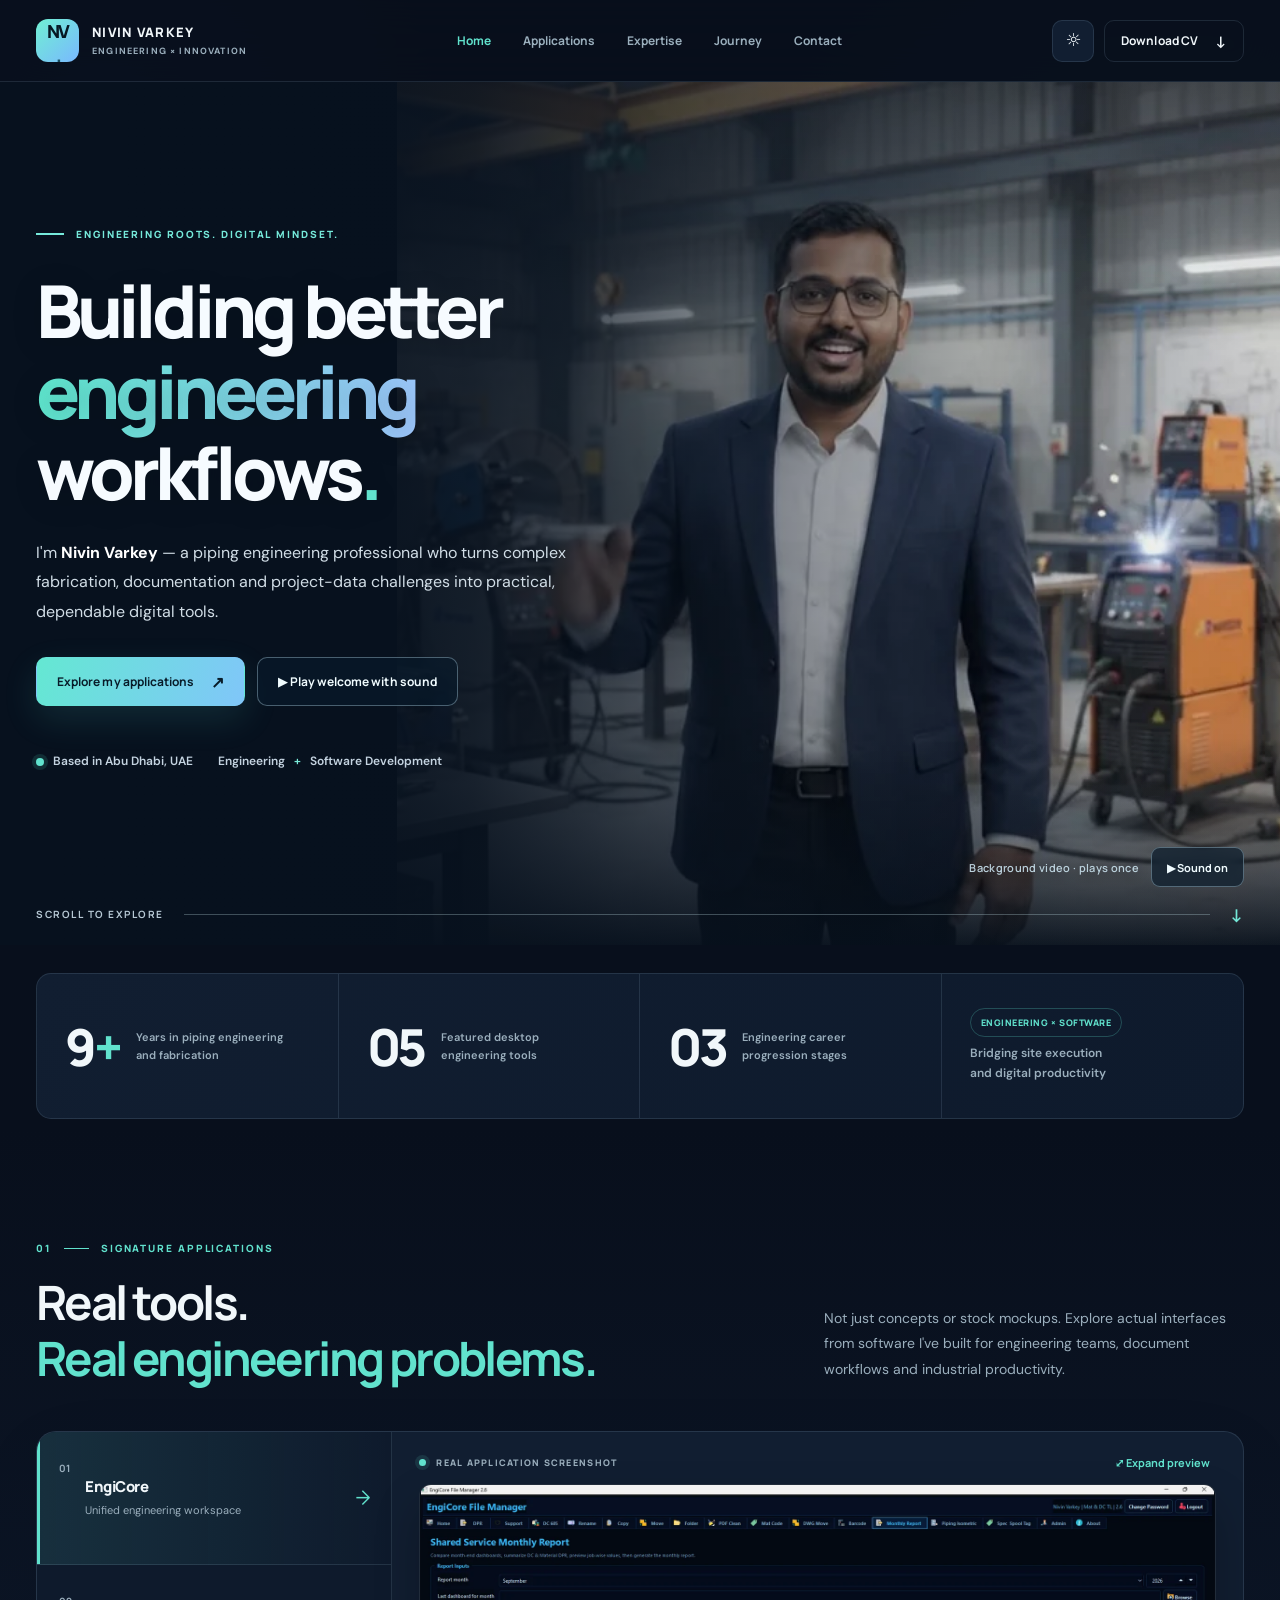
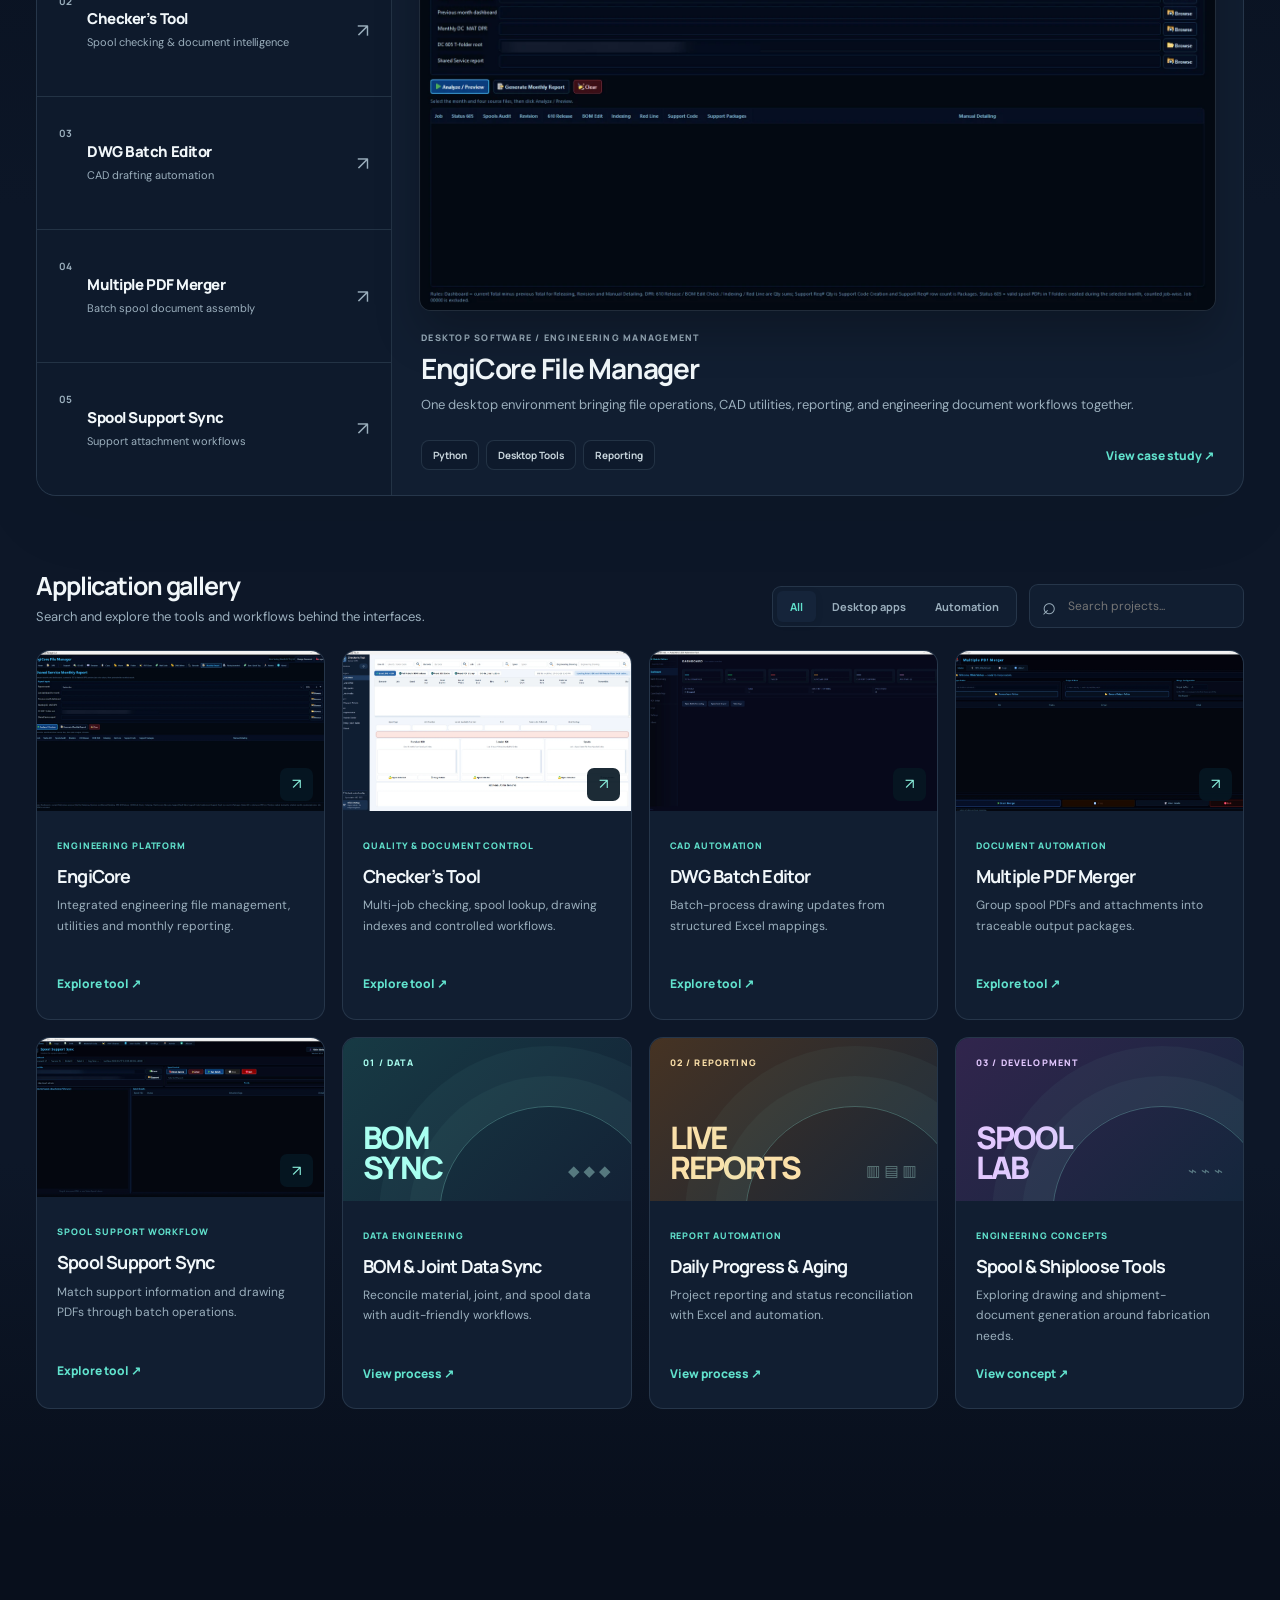
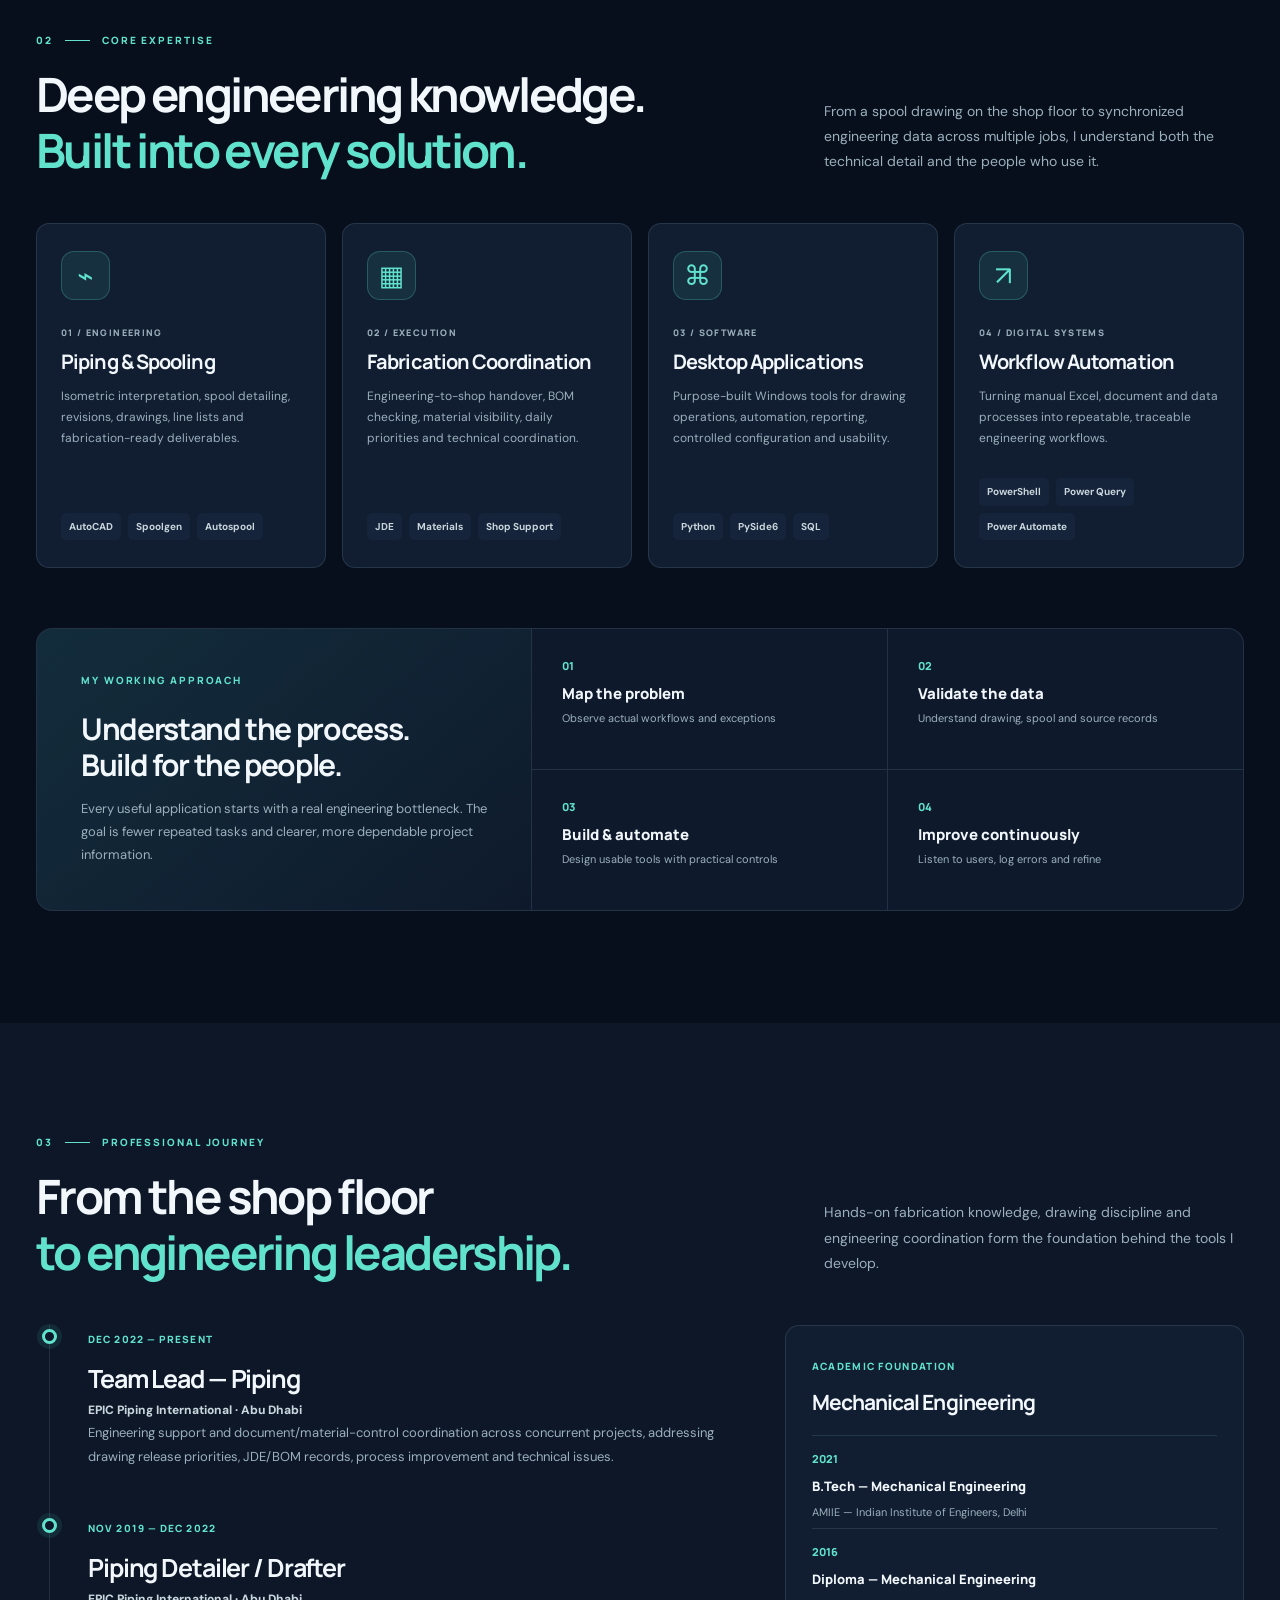
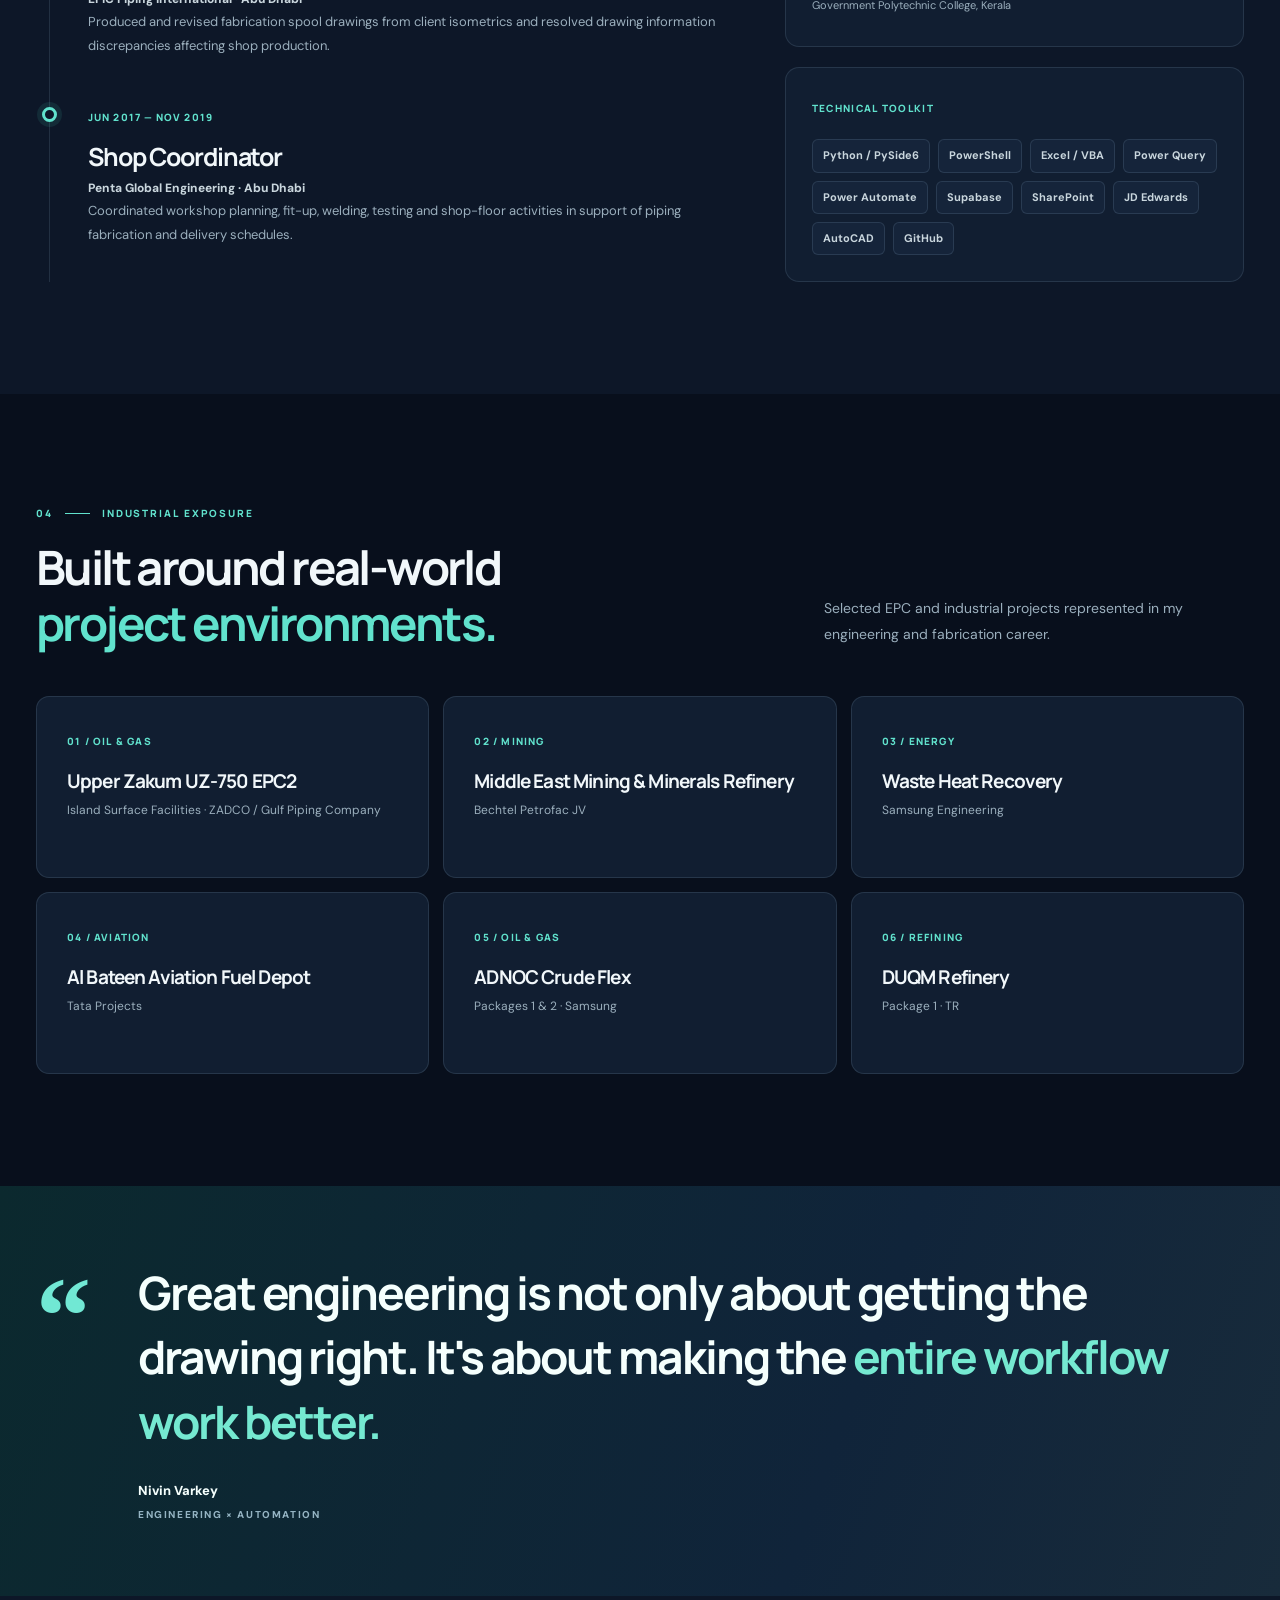
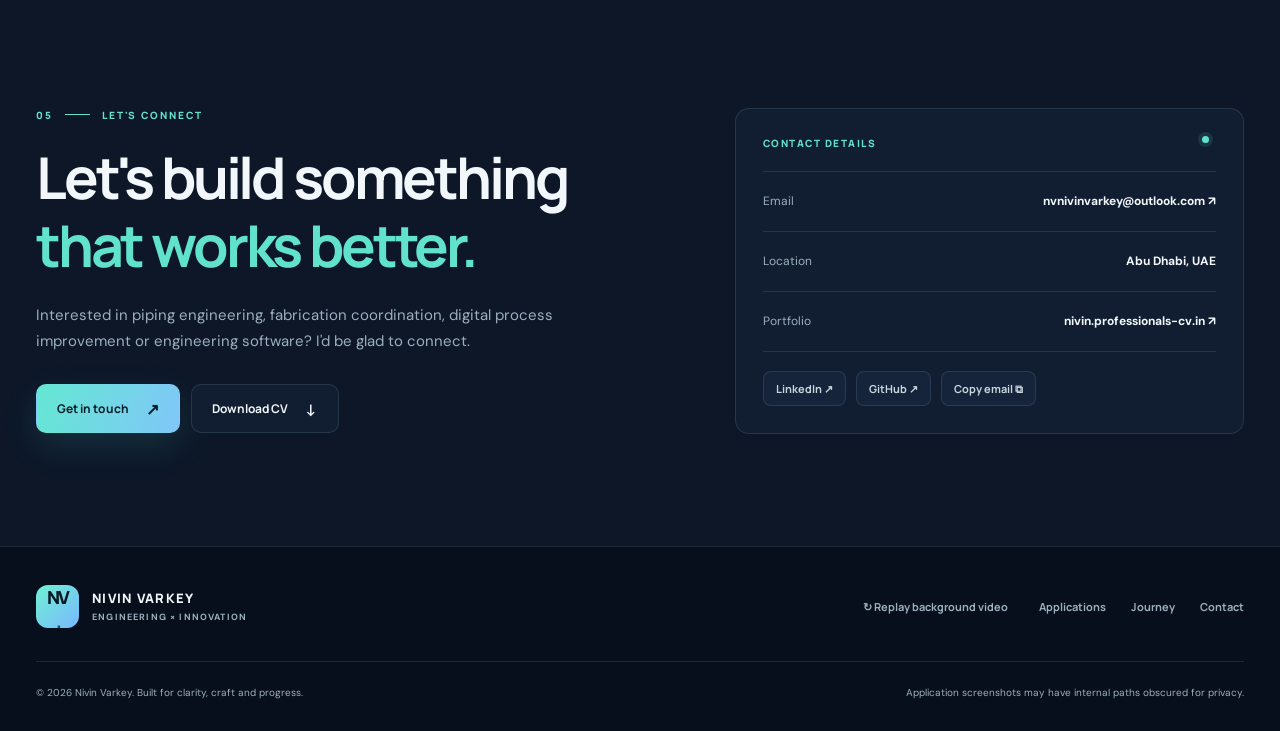
==== commit 1c4b6f21: "Add files via upload" ====
--- a/index.html
+++ b/index.html
@@ -18,7 +18,7 @@
   <link rel="preconnect" href="https://fonts.gstatic.com" crossorigin>
   <link href="https://fonts.googleapis.com/css2?family=DM+Sans:wght@400;500;600;700;800&family=Manrope:wght@400;500;600;700;800&display=swap" rel="stylesheet">
   <link rel="preload" href="assets/images/portrait.webp" as="image" type="image/webp">
-  <link rel="stylesheet" href="assets/css/site.css">
+  <link rel="stylesheet" href="assets/css/site.css?v=6">
   <script async src="https://www.googletagmanager.com/gtag/js?id=G-YC8H32CX1J"></script>
   <script>window.dataLayer=window.dataLayer||[];function gtag(){dataLayer.push(arguments)}gtag('js',new Date());gtag('config','G-YC8H32CX1J');</script>
   <script type="application/ld+json">{"@context":"https://schema.org","@type":"Person","name":"Nivin Varkey","url":"https://nivin.professionals-cv.in/","jobTitle":"Piping Engineering Professional","address":{"@type":"PostalAddress","addressLocality":"Abu Dhabi","addressCountry":"AE"},"sameAs":["https://github.com/nivinvarkey","https://www.linkedin.com/in/nivinvarkey/"]}</script>
@@ -37,7 +37,7 @@
 
   <main id="main">
     <section id="home" class="hero section-hero hero-video-layout" aria-label="Nivin Varkey welcome and introduction">
-      <!-- The ORIGINAL welcome.mp4 runs ONCE in the hero background. Try sound first, fall back if autoplay policies block it. -->
+      <!-- Original 10-second video; plays once in the homepage background. Audible autoplay is requested when permitted; one-click playback with sound is available when blocked. -->
       <div class="hero-background-media" aria-hidden="true">
         <video id="heroBackgroundVideo" playsinline preload="metadata" poster="assets/images/welcome-poster.webp" disablepictureinpicture disableremoteplayback>
           <source src="welcome.mp4" type="video/mp4">
@@ -49,13 +49,13 @@
           <div class="eyebrow"><span class="eyebrow-line"></span> ENGINEERING ROOTS. DIGITAL MINDSET.</div>
           <h1>Building better<br><span class="highlight">engineering</span><br>workflows<span class="period">.</span></h1>
           <p class="hero-lead">I'm <strong>Nivin Varkey</strong> — a piping engineering professional who turns complex fabrication, documentation and project-data challenges into practical, dependable digital tools.</p>
-          <div class="hero-actions"><a class="button primary" href="#applications">Explore my applications <span>↗</span></a><button class="button hero-replay" id="watchWelcome" type="button" aria-label="Replay background video once">↻ Replay video</button></div>
+          <div class="hero-actions"><a class="button primary" href="#applications">Explore my applications <span>↗</span></a><button class="button hero-replay hero-listen" id="watchWelcome" type="button" aria-label="Play the welcome video with sound">▶ Play welcome with sound</button></div>
           <div class="hero-footer"><span><i class="indicator"></i> Based in Abu Dhabi, UAE</span><span>Engineering <em>+</em> Software Development</span></div>
         </div>
       </div>
       <div class="hero-video-controls shell">
-        <span class="hero-video-note" id="backgroundVideoStatus" role="status" aria-live="polite">Video plays once · Sound requested</span>
-        <button class="hero-audio-button" id="backgroundAudioToggle" type="button" aria-pressed="true" aria-label="Mute background video sound">♪ Mute sound</button>
+        <span class="hero-video-note" id="backgroundVideoStatus" role="status" aria-live="polite">Background video · plays once</span>
+        <button class="hero-audio-button" id="backgroundAudioToggle" type="button" aria-pressed="false" aria-label="Play background video with sound">▶ Sound on</button>
       </div>
       <div class="shell hero-divider"><span>SCROLL TO EXPLORE</span><span class="line"></span><span class="arrow">↓</span></div>
     </section>
@@ -110,6 +110,6 @@
 
   <dialog class="modal" id="caseDialog" aria-labelledby="caseTitle"><div class="modal-wrap"><button type="button" class="modal-close" id="closeCase" aria-label="Close project details">✕</button><div class="modal-meta" id="caseCategory">ENGINEERING TOOL</div><h2 id="caseTitle">Project</h2><p class="modal-intro" id="caseIntro"></p><div class="case-body"><div><h3>What it solves</h3><p id="caseProblem"></p></div><div><h3>Key capabilities</h3><ul id="caseBullets"></ul></div></div><div class="modal-tech" id="caseTech"></div><div class="modal-footer"><button class="button outline" type="button" id="caseCloseBottom">Close overview</button><button class="button primary" type="button" id="caseToPreview">View screenshot ↗</button></div></div></dialog>
   <dialog class="image-modal" id="imageDialog" aria-label="Enlarged application screenshot"><div class="image-modal-box"><div class="image-modal-toolbar"><strong id="imageModalTitle">Application screenshot</strong><div><button type="button" id="previousImage" title="Previous application" aria-label="Previous application">←</button><button type="button" id="nextImage" title="Next application" aria-label="Next application">→</button><button type="button" id="closeImage" title="Close image" aria-label="Close image">✕</button></div></div><img id="modalImage" alt="Enlarged application screenshot"><p>Actual application screenshot · Use arrow keys to browse or Esc to close.</p></div></dialog>
-  <script src="assets/js/site.js" defer></script>
+  <script src="assets/js/site.js?v=6" defer></script>
 </body>
 </html>
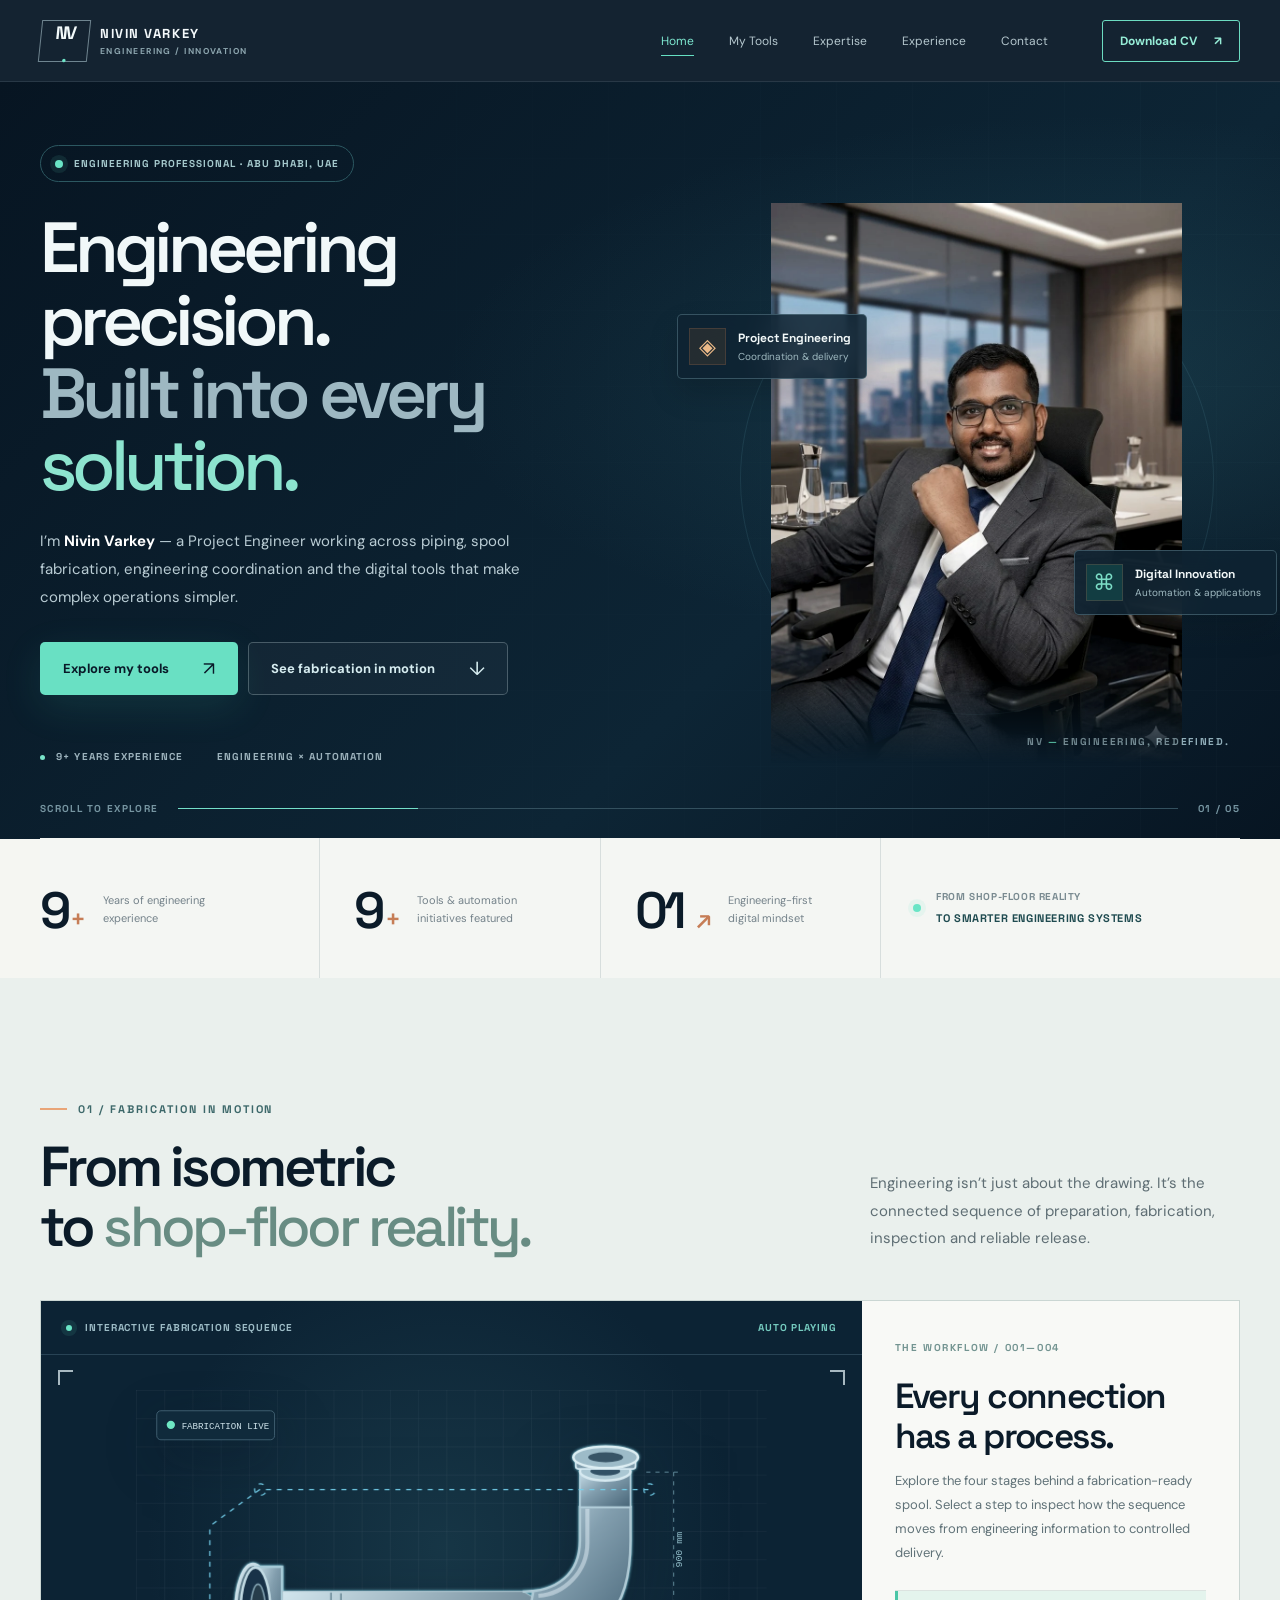
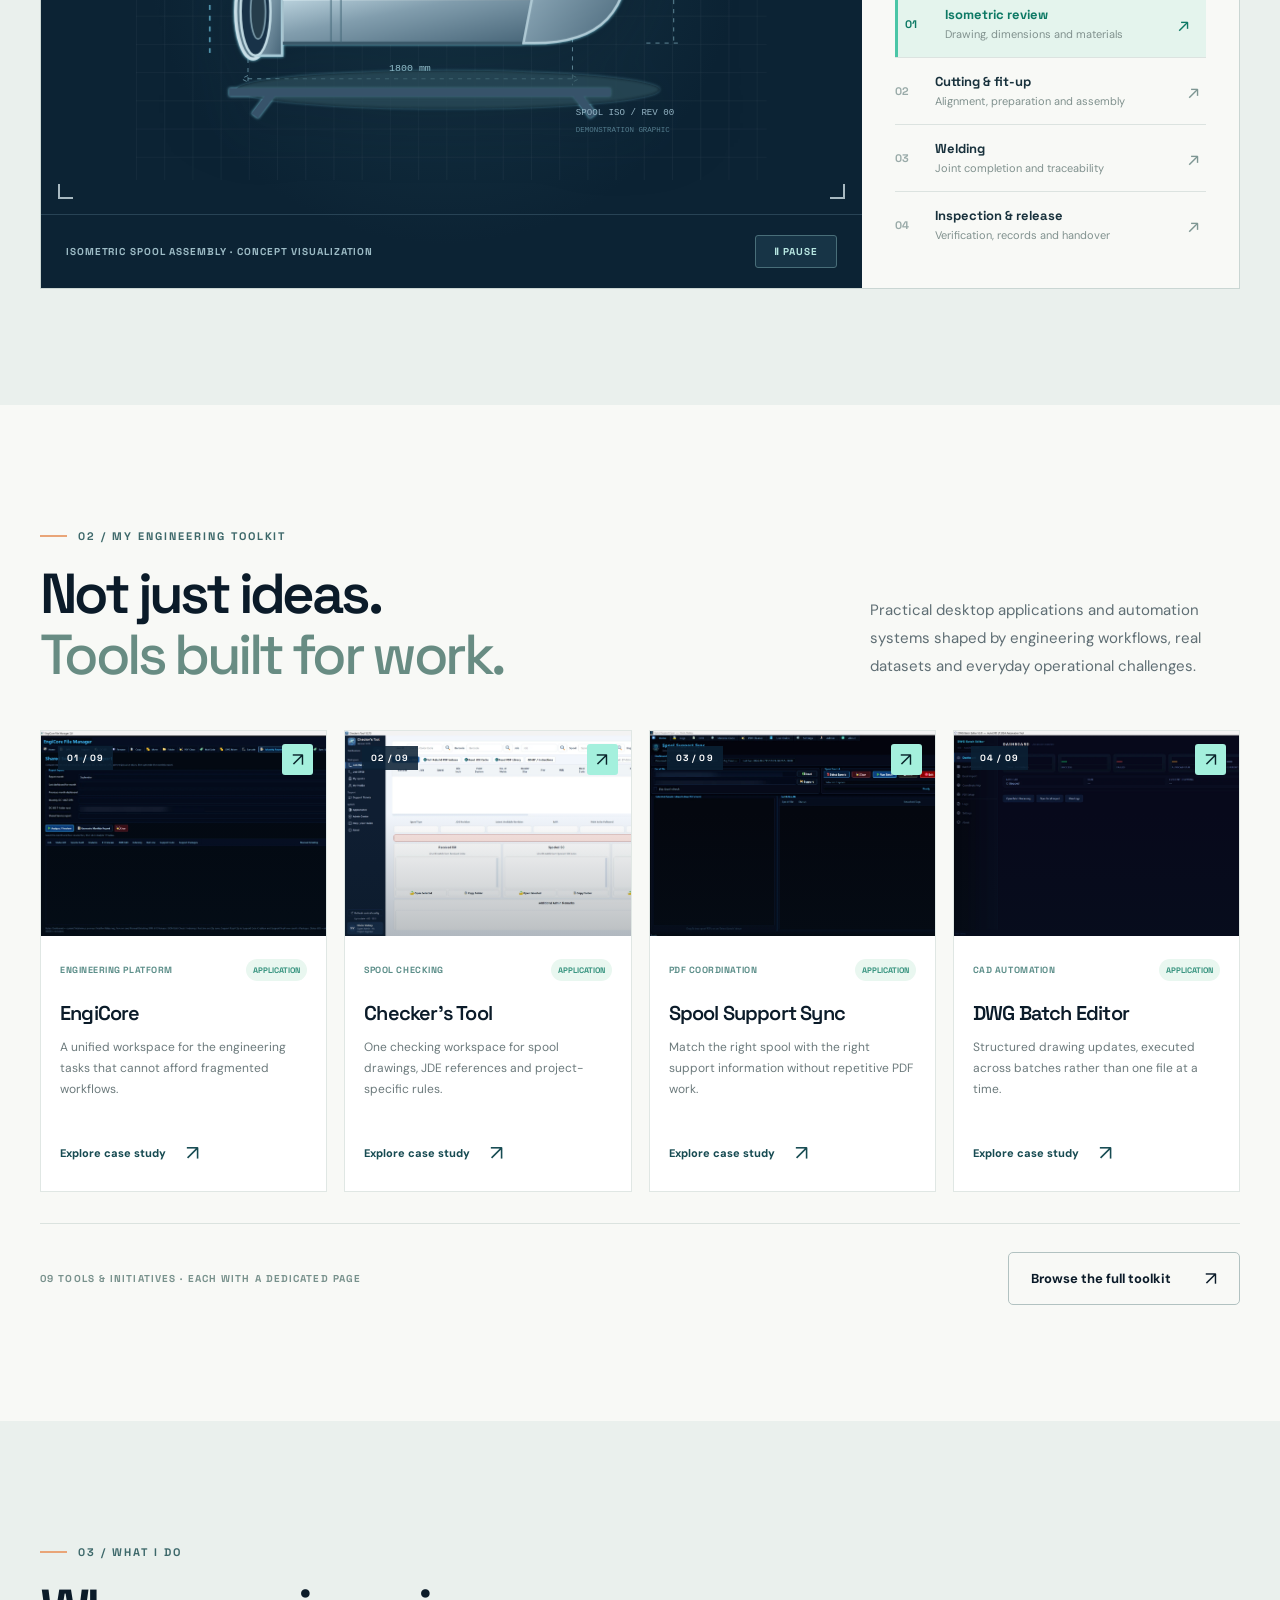
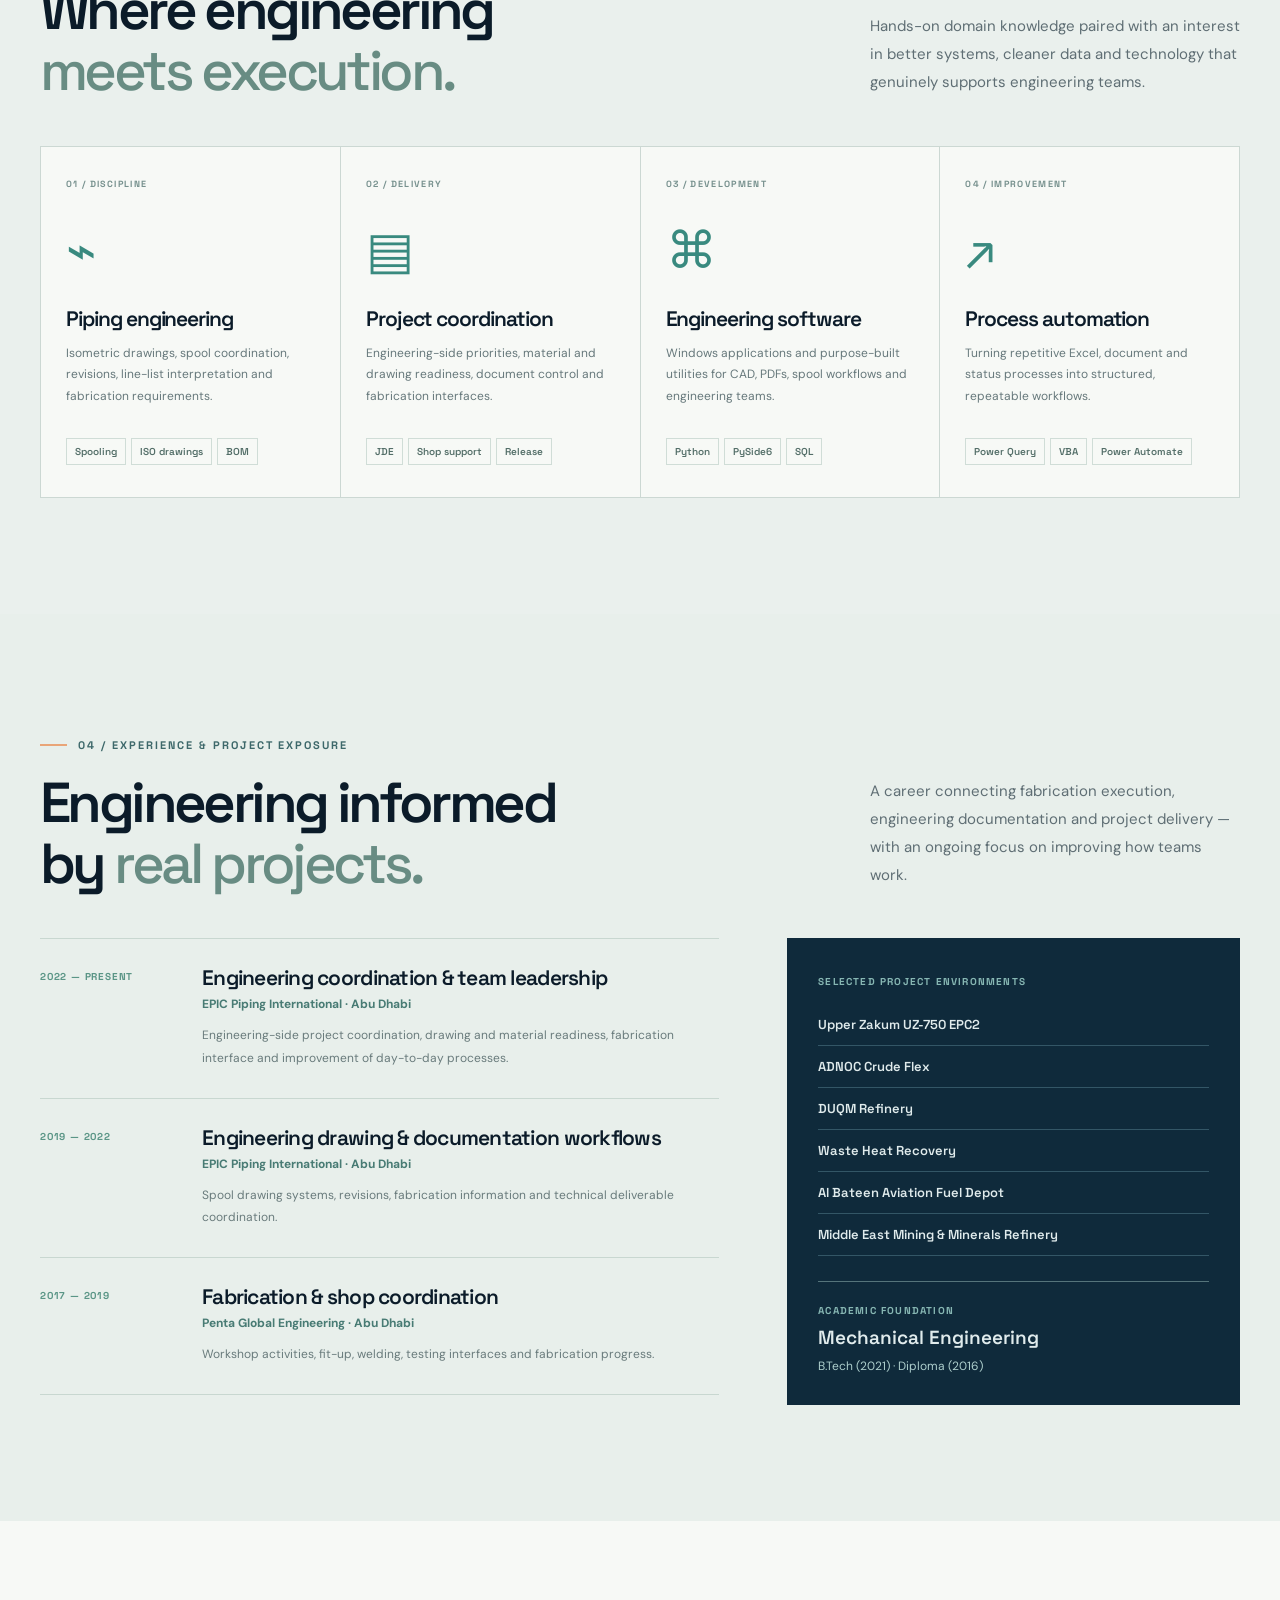
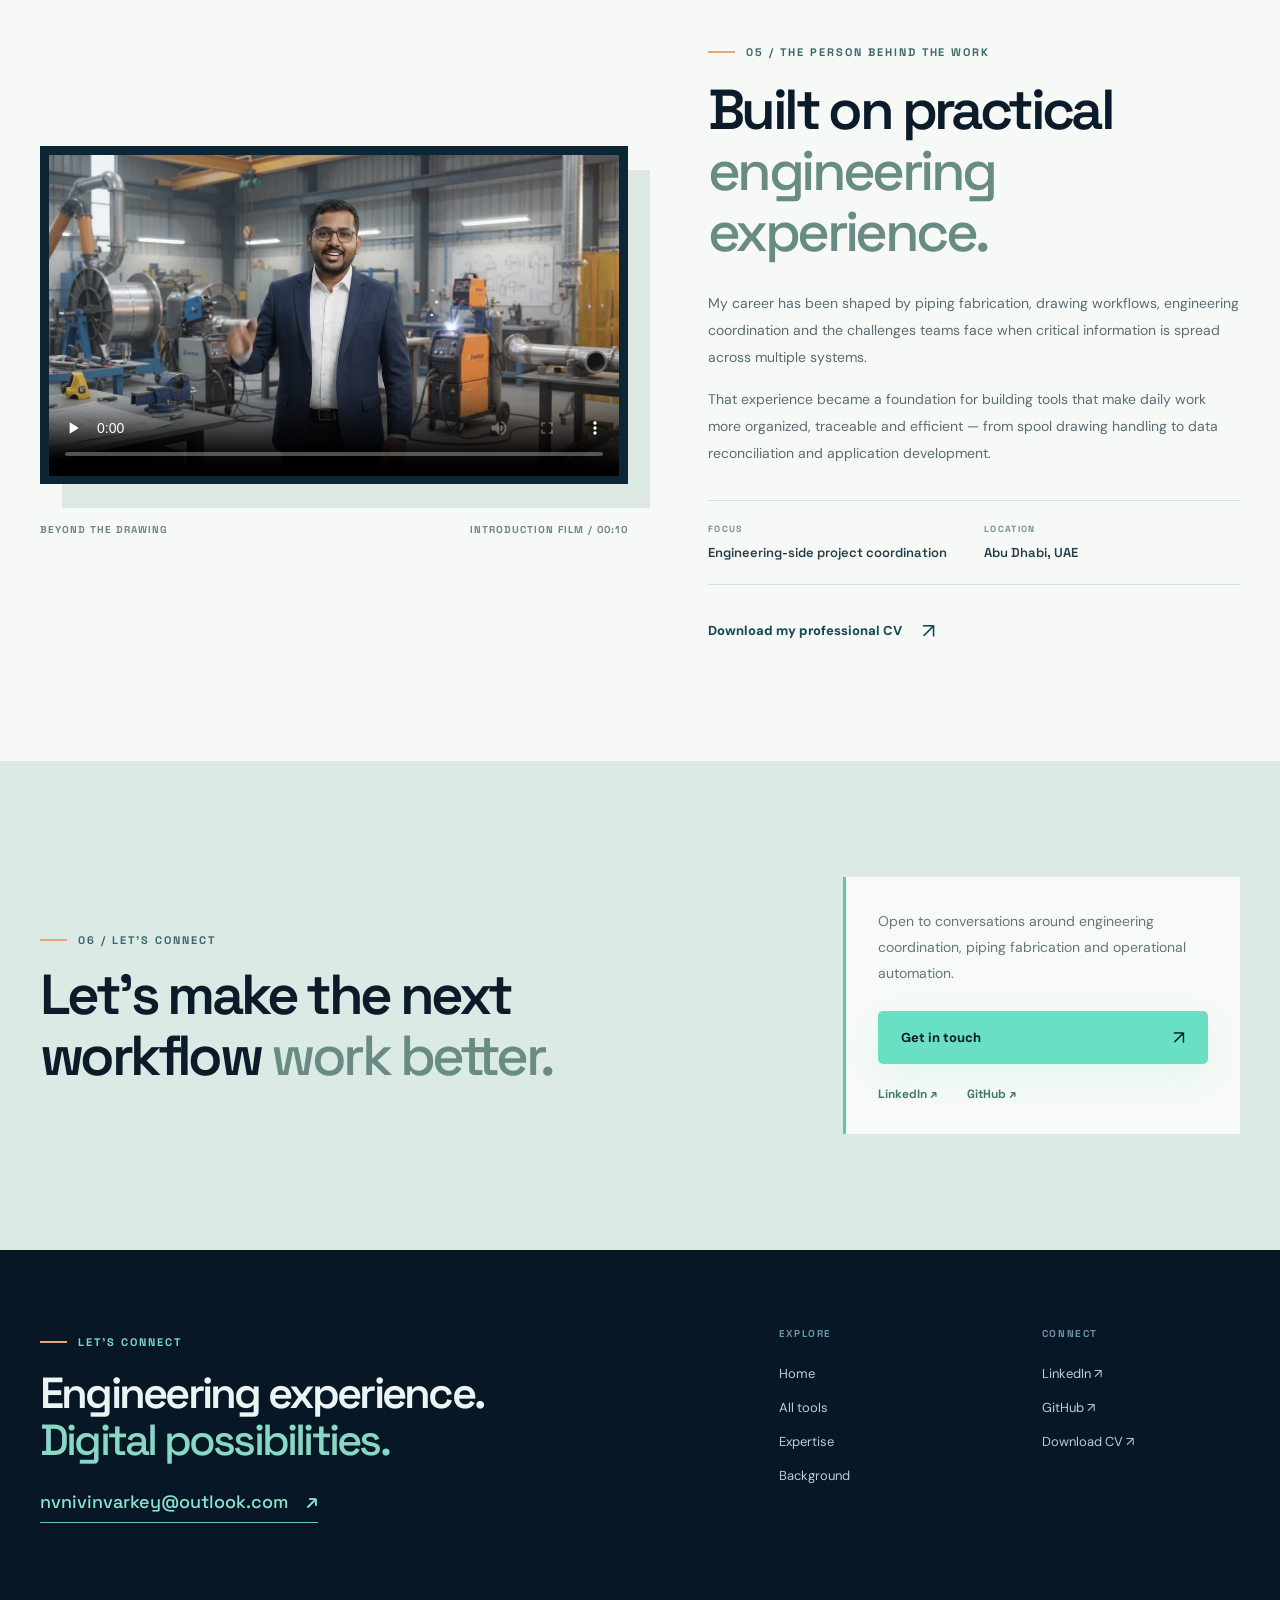
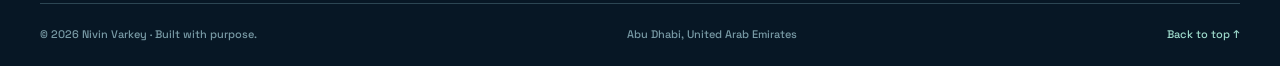
==== commit 24275a9d: "Add files via upload" ====
--- a/index.html
+++ b/index.html
@@ -1,115 +1 @@
-<!doctype html>
-<html lang="en" data-theme="dark">
-<head>
-  <meta charset="utf-8">
-  <meta name="viewport" content="width=device-width, initial-scale=1, viewport-fit=cover">
-  <meta name="theme-color" content="#08101e">
-  <meta name="description" content="Nivin Varkey — piping engineering professional and builder of practical engineering software. Explore real applications, industrial experience and digital automation projects.">
-  <meta property="og:type" content="website">
-  <meta property="og:title" content="Nivin Varkey — Engineering & Digital Innovation">
-  <meta property="og:description" content="From engineering drawings and fabrication workflows to practical Windows applications that solve real problems.">
-  <meta property="og:url" content="https://nivin.professionals-cv.in/">
-  <meta property="og:image" content="https://nivin.professionals-cv.in/nivin-updated-portrait.jpg">
-  <meta name="color-scheme" content="dark light">
-  <title>Nivin Varkey · Piping Engineering & Digital Innovation</title>
-  <link rel="canonical" href="https://nivin.professionals-cv.in/">
-  <link rel="icon" href="assets/favicon.svg" type="image/svg+xml">
-  <link rel="preconnect" href="https://fonts.googleapis.com">
-  <link rel="preconnect" href="https://fonts.gstatic.com" crossorigin>
-  <link href="https://fonts.googleapis.com/css2?family=DM+Sans:wght@400;500;600;700;800&family=Manrope:wght@400;500;600;700;800&display=swap" rel="stylesheet">
-  <link rel="preload" href="assets/images/portrait.webp" as="image" type="image/webp">
-  <link rel="stylesheet" href="assets/css/site.css?v=6">
-  <script async src="https://www.googletagmanager.com/gtag/js?id=G-YC8H32CX1J"></script>
-  <script>window.dataLayer=window.dataLayer||[];function gtag(){dataLayer.push(arguments)}gtag('js',new Date());gtag('config','G-YC8H32CX1J');</script>
-  <script type="application/ld+json">{"@context":"https://schema.org","@type":"Person","name":"Nivin Varkey","url":"https://nivin.professionals-cv.in/","jobTitle":"Piping Engineering Professional","address":{"@type":"PostalAddress","addressLocality":"Abu Dhabi","addressCountry":"AE"},"sameAs":["https://github.com/nivinvarkey","https://www.linkedin.com/in/nivinvarkey/"]}</script>
-</head>
-<body>
-  <a class="skip-link" href="#main">Skip to content</a>
-  <div class="scroll-progress" id="scrollProgress" aria-hidden="true"></div>
-
-  <header class="site-header" id="siteHeader">
-    <div class="shell nav-layout">
-      <a class="brand" href="#home" aria-label="Nivin Varkey home"><span class="logo-icon">NV<span>.</span></span><span class="brand-meta"><strong>NIVIN VARKEY</strong><small>ENGINEERING × INNOVATION</small></span></a>
-      <nav id="mainNav" class="nav" aria-label="Main navigation"><a href="#home" class="active">Home</a><a href="#applications">Applications</a><a href="#expertise">Expertise</a><a href="#journey">Journey</a><a href="#contact">Contact</a></nav>
-      <div class="nav-cta"><button class="icon-button" id="themeToggle" type="button" title="Switch color theme" aria-label="Switch color theme">☼</button><a class="button nav-cv" href="Nivin_Varkey_Project_Engineer_CV.pdf" download>Download CV <span>↓</span></a><button class="icon-button menu-button" id="menuToggle" type="button" aria-label="Toggle menu" aria-expanded="false">☰</button></div>
-    </div>
-  </header>
-
-  <main id="main">
-    <section id="home" class="hero section-hero hero-video-layout" aria-label="Nivin Varkey welcome and introduction">
-      <!-- Original 10-second video; plays once in the homepage background. Audible autoplay is requested when permitted; one-click playback with sound is available when blocked. -->
-      <div class="hero-background-media" aria-hidden="true">
-        <video id="heroBackgroundVideo" playsinline preload="metadata" poster="assets/images/welcome-poster.webp" disablepictureinpicture disableremoteplayback>
-          <source src="welcome.mp4" type="video/mp4">
-        </video>
-      </div>
-      <div class="hero-film-grading" aria-hidden="true"></div>
-      <div class="hero-grid shell">
-        <div class="hero-copy rise">
-          <div class="eyebrow"><span class="eyebrow-line"></span> ENGINEERING ROOTS. DIGITAL MINDSET.</div>
-          <h1>Building better<br><span class="highlight">engineering</span><br>workflows<span class="period">.</span></h1>
-          <p class="hero-lead">I'm <strong>Nivin Varkey</strong> — a piping engineering professional who turns complex fabrication, documentation and project-data challenges into practical, dependable digital tools.</p>
-          <div class="hero-actions"><a class="button primary" href="#applications">Explore my applications <span>↗</span></a><button class="button hero-replay hero-listen" id="watchWelcome" type="button" aria-label="Play the welcome video with sound">▶ Play welcome with sound</button></div>
-          <div class="hero-footer"><span><i class="indicator"></i> Based in Abu Dhabi, UAE</span><span>Engineering <em>+</em> Software Development</span></div>
-        </div>
-      </div>
-      <div class="hero-video-controls shell">
-        <span class="hero-video-note" id="backgroundVideoStatus" role="status" aria-live="polite">Background video · plays once</span>
-        <button class="hero-audio-button" id="backgroundAudioToggle" type="button" aria-pressed="false" aria-label="Play background video with sound">▶ Sound on</button>
-      </div>
-      <div class="shell hero-divider"><span>SCROLL TO EXPLORE</span><span class="line"></span><span class="arrow">↓</span></div>
-    </section>
-
-    <section class="metric-section shell" aria-label="Career highlights"><div class="metric-item"><strong>9<span>+</span></strong><p>Years in piping engineering<br>and fabrication</p></div><div class="metric-item"><strong>05</strong><p>Featured desktop<br>engineering tools</p></div><div class="metric-item"><strong>03</strong><p>Engineering career<br>progression stages</p></div><div class="metric-item metric-last"><span class="metric-badge">ENGINEERING × SOFTWARE</span><p>Bridging site execution<br>and digital productivity</p></div></section>
-
-    <section id="applications" class="section showcase-section"><div class="shell">
-      <div class="section-heading"><div><div class="section-label">01 <span></span> SIGNATURE APPLICATIONS</div><h2>Real tools.<br><span>Real engineering problems.</span></h2></div><p>Not just concepts or stock mockups. Explore actual interfaces from software I've built for engineering teams, document workflows and industrial productivity.</p></div>
-      <div class="showcase">
-        <div class="app-selector" id="appSelector" role="tablist" aria-label="Select an engineering application">
-          <button type="button" class="app-tab active" role="tab" aria-selected="true" data-app="engicore"><span class="app-number">01</span><span class="app-tab-text"><strong>EngiCore</strong><small>Unified engineering workspace</small></span><span class="app-tab-arrow">↗</span></button>
-          <button type="button" class="app-tab" role="tab" aria-selected="false" data-app="checker"><span class="app-number">02</span><span class="app-tab-text"><strong>Checker’s Tool</strong><small>Spool checking &amp; document intelligence</small></span><span class="app-tab-arrow">↗</span></button>
-          <button type="button" class="app-tab" role="tab" aria-selected="false" data-app="dwg"><span class="app-number">03</span><span class="app-tab-text"><strong>DWG Batch Editor</strong><small>CAD drafting automation</small></span><span class="app-tab-arrow">↗</span></button>
-          <button type="button" class="app-tab" role="tab" aria-selected="false" data-app="merger"><span class="app-number">04</span><span class="app-tab-text"><strong>Multiple PDF Merger</strong><small>Batch spool document assembly</small></span><span class="app-tab-arrow">↗</span></button>
-          <button type="button" class="app-tab" role="tab" aria-selected="false" data-app="support"><span class="app-number">05</span><span class="app-tab-text"><strong>Spool Support Sync</strong><small>Support attachment workflows</small></span><span class="app-tab-arrow">↗</span></button>
-        </div>
-        <div class="app-stage" id="appStage"><div class="app-stage-top"><span class="screen-label"><span class="live-dot"></span> REAL APPLICATION SCREENSHOT</span><button type="button" class="expand-btn" id="expandScreen" aria-label="Expand application screenshot">⤢ <span>Expand preview</span></button></div><button type="button" class="screen-window" id="screenButton" aria-label="Open full screenshot"><img id="featureImage" alt="EngiCore software application interface" src="assets/images/engicore.webp" width="1700"><span class="screen-hover">View full screen ↗</span></button><div class="app-stage-info"><div><div class="stage-overline" id="featureKind">DESKTOP SOFTWARE / ENGINEERING MANAGEMENT</div><h3 id="featureTitle">EngiCore File Manager</h3><p id="featureDescription">One desktop environment bringing file operations, CAD utilities, reporting, and engineering document workflows together.</p></div><div class="stage-bottom"><div class="tech-tags" id="featureTags"><span>Python</span><span>Desktop Tools</span><span>Reporting</span></div><button type="button" id="featureDetails" class="text-button">View case study <span>↗</span></button></div></div></div>
-      </div>
-      <div class="section-subhead"><div><h3>Application gallery</h3><p>Search and explore the tools and workflows behind the interfaces.</p></div><div class="gallery-controls"><div class="filter-group" role="group" aria-label="Project filter"><button class="filter active" type="button" data-filter="all" aria-pressed="true">All</button><button class="filter" type="button" data-filter="desktop" aria-pressed="false">Desktop apps</button><button class="filter" type="button" data-filter="automation" aria-pressed="false">Automation</button></div><label class="search-field"><span aria-hidden="true">⌕</span><input id="projectSearch" type="search" placeholder="Search projects..." aria-label="Search project gallery"></label></div></div>
-      <div id="projectGrid" class="project-grid">
-        <article class="project-card" data-group="desktop" data-search="engicore file manager pdf dwg moving copying reports isometric data"><button class="project-preview" data-app-select="engicore" aria-label="View EngiCore details"><img src="assets/images/engicore.webp" loading="lazy" alt="EngiCore application screenshot"><span class="image-arrow">↗</span></button><div class="project-content"><span class="project-type">ENGINEERING PLATFORM</span><h4>EngiCore</h4><p>Integrated engineering file management, utilities and monthly reporting.</p><button type="button" data-case="engicore" class="mini-link">Explore tool ↗</button></div></article>
-        <article class="project-card" data-group="desktop" data-search="checker tool spool jde iso pdf check checking dashboard"><button class="project-preview" data-app-select="checker" aria-label="View Checker’s Tool details"><img src="assets/images/checkers-tool.webp" loading="lazy" alt="Checker’s Tool application screenshot"><span class="image-arrow">↗</span></button><div class="project-content"><span class="project-type">QUALITY &amp; DOCUMENT CONTROL</span><h4>Checker’s Tool</h4><p>Multi-job checking, spool lookup, drawing indexes and controlled workflows.</p><button type="button" data-case="checker" class="mini-link">Explore tool ↗</button></div></article>
-        <article class="project-card" data-group="desktop" data-search="dwg batch editor cad autocad auto cad python drawings"><button class="project-preview" data-app-select="dwg" aria-label="View DWG Batch Editor details"><img src="assets/images/dwg-editor.webp" loading="lazy" alt="DWG Batch Editor interface screenshot"><span class="image-arrow">↗</span></button><div class="project-content"><span class="project-type">CAD AUTOMATION</span><h4>DWG Batch Editor</h4><p>Batch-process drawing updates from structured Excel mappings.</p><button type="button" data-case="dwg" class="mini-link">Explore tool ↗</button></div></article>
-        <article class="project-card" data-group="desktop" data-search="pdf merger multiple spool merger batch pdf attachments wps"><button class="project-preview" data-app-select="merger" aria-label="View Multiple PDF Merger details"><img src="assets/images/pdf-merger.webp" loading="lazy" alt="Multiple PDF Merger interface screenshot"><span class="image-arrow">↗</span></button><div class="project-content"><span class="project-type">DOCUMENT AUTOMATION</span><h4>Multiple PDF Merger</h4><p>Group spool PDFs and attachments into traceable output packages.</p><button type="button" data-case="merger" class="mini-link">Explore tool ↗</button></div></article>
-        <article class="project-card" data-group="desktop" data-search="support sync spool pdf support attachments excel"><button class="project-preview" data-app-select="support" aria-label="View Spool Support Sync details"><img src="assets/images/support-sync.webp" loading="lazy" alt="Spool Support Sync application screenshot"><span class="image-arrow">↗</span></button><div class="project-content"><span class="project-type">SPOOL SUPPORT WORKFLOW</span><h4>Spool Support Sync</h4><p>Match support information and drawing PDFs through batch operations.</p><button type="button" data-case="support" class="mini-link">Explore tool ↗</button></div></article>
-        <article class="project-card project-abstract" data-group="automation" data-search="bom joint synchronization powershell excel material lOM backup"><div class="abstract-art"><span>01 / DATA</span><strong>BOM<br>SYNC</strong><i>◆ ◆ ◆</i></div><div class="project-content"><span class="project-type">DATA ENGINEERING</span><h4>BOM &amp; Joint Data Sync</h4><p>Reconcile material, joint, and spool data with audit-friendly workflows.</p><button type="button" data-case="bom" class="mini-link">View process ↗</button></div></article>
-        <article class="project-card project-abstract" data-group="automation" data-search="daily progress support dpr dashboards automation report aging"><div class="abstract-art amber"><span>02 / REPORTING</span><strong>LIVE<br>REPORTS</strong><i>▥ ▤ ▥</i></div><div class="project-content"><span class="project-type">REPORT AUTOMATION</span><h4>Daily Progress &amp; Aging</h4><p>Project reporting and status reconciliation with Excel and automation.</p><button type="button" data-case="report" class="mini-link">View process ↗</button></div></article>
-        <article class="project-card project-abstract" data-group="automation" data-search="shiploose spool drawing generator barcode shipping label pdf"><div class="abstract-art violet"><span>03 / DEVELOPMENT</span><strong>SPOOL<br>LAB</strong><i>⌁ ⌁ ⌁</i></div><div class="project-content"><span class="project-type">ENGINEERING CONCEPTS</span><h4>Spool &amp; Shiploose Tools</h4><p>Exploring drawing and shipment-document generation around fabrication needs.</p><button type="button" data-case="drawing" class="mini-link">View concept ↗</button></div></article>
-      </div><p id="emptyProjects" class="empty-results" hidden>No matching projects. Try another search or filter.</p>
-    </div></section>
-
-    <section id="expertise" class="section expertise-section"><div class="shell"><div class="section-heading"><div><div class="section-label">02 <span></span> CORE EXPERTISE</div><h2>Deep engineering knowledge.<br><span>Built into every solution.</span></h2></div><p>From a spool drawing on the shop floor to synchronized engineering data across multiple jobs, I understand both the technical detail and the people who use it.</p></div><div class="expertise-grid">
-      <article class="expertise-card"><div class="expertise-icon">⌁</div><small>01 / ENGINEERING</small><h3>Piping &amp; Spooling</h3><p>Isometric interpretation, spool detailing, revisions, drawings, line lists and fabrication-ready deliverables.</p><div class="expertise-chips"><span>AutoCAD</span><span>Spoolgen</span><span>Autospool</span></div></article>
-      <article class="expertise-card"><div class="expertise-icon">▦</div><small>02 / EXECUTION</small><h3>Fabrication Coordination</h3><p>Engineering-to-shop handover, BOM checking, material visibility, daily priorities and technical coordination.</p><div class="expertise-chips"><span>JDE</span><span>Materials</span><span>Shop Support</span></div></article>
-      <article class="expertise-card"><div class="expertise-icon">⌘</div><small>03 / SOFTWARE</small><h3>Desktop Applications</h3><p>Purpose-built Windows tools for drawing operations, automation, reporting, controlled configuration and usability.</p><div class="expertise-chips"><span>Python</span><span>PySide6</span><span>SQL</span></div></article>
-      <article class="expertise-card"><div class="expertise-icon">↗</div><small>04 / DIGITAL SYSTEMS</small><h3>Workflow Automation</h3><p>Turning manual Excel, document and data processes into repeatable, traceable engineering workflows.</p><div class="expertise-chips"><span>PowerShell</span><span>Power Query</span><span>Power Automate</span></div></article>
-    </div>
-    <div class="process-block"><div class="process-left"><span class="section-label">MY WORKING APPROACH</span><h3>Understand the process.<br>Build for the people.</h3><p>Every useful application starts with a real engineering bottleneck. The goal is fewer repeated tasks and clearer, more dependable project information.</p></div><div class="process-steps"><div><span>01</span><strong>Map the problem</strong><small>Observe actual workflows and exceptions</small></div><div><span>02</span><strong>Validate the data</strong><small>Understand drawing, spool and source records</small></div><div><span>03</span><strong>Build &amp; automate</strong><small>Design usable tools with practical controls</small></div><div><span>04</span><strong>Improve continuously</strong><small>Listen to users, log errors and refine</small></div></div></div>
-    </div></section>
-
-    <section id="journey" class="section journey-section"><div class="shell"><div class="section-heading"><div><div class="section-label">03 <span></span> PROFESSIONAL JOURNEY</div><h2>From the shop floor<br><span>to engineering leadership.</span></h2></div><p>Hands-on fabrication knowledge, drawing discipline and engineering coordination form the foundation behind the tools I develop.</p></div><div class="journey-layout"><div class="journey-timeline"><article class="timeline-item"><span class="timeline-date">DEC 2022 — PRESENT</span><h3>Team Lead — Piping</h3><p class="timeline-org">EPIC Piping International · Abu Dhabi</p><p>Engineering support and document/material-control coordination across concurrent projects, addressing drawing release priorities, JDE/BOM records, process improvement and technical issues.</p></article><article class="timeline-item"><span class="timeline-date">NOV 2019 — DEC 2022</span><h3>Piping Detailer / Drafter</h3><p class="timeline-org">EPIC Piping International · Abu Dhabi</p><p>Produced and revised fabrication spool drawings from client isometrics and resolved drawing information discrepancies affecting shop production.</p></article><article class="timeline-item"><span class="timeline-date">JUN 2017 — NOV 2019</span><h3>Shop Coordinator</h3><p class="timeline-org">Penta Global Engineering · Abu Dhabi</p><p>Coordinated workshop planning, fit-up, welding, testing and shop-floor activities in support of piping fabrication and delivery schedules.</p></article></div><aside class="journey-aside"><div class="qualification"><small>ACADEMIC FOUNDATION</small><h3>Mechanical Engineering</h3><div><span>2021</span><strong>B.Tech — Mechanical Engineering</strong><p>AMIIE — Indian Institute of Engineers, Delhi</p></div><div><span>2016</span><strong>Diploma — Mechanical Engineering</strong><p>Government Polytechnic College, Kerala</p></div></div><div class="toolkit"><small>TECHNICAL TOOLKIT</small><div><span>Python / PySide6</span><span>PowerShell</span><span>Excel / VBA</span><span>Power Query</span><span>Power Automate</span><span>Supabase</span><span>SharePoint</span><span>JD Edwards</span><span>AutoCAD</span><span>GitHub</span></div></div></aside></div></div></section>
-
-    <section id="industry" class="section industry-section"><div class="shell"><div class="section-heading"><div><div class="section-label">04 <span></span> INDUSTRIAL EXPOSURE</div><h2>Built around real-world<br><span>project environments.</span></h2></div><p>Selected EPC and industrial projects represented in my engineering and fabrication career.</p></div><div class="industry-grid"><article><span>01 / OIL &amp; GAS</span><h3>Upper Zakum UZ-750 EPC2</h3><p>Island Surface Facilities · ZADCO / Gulf Piping Company</p></article><article><span>02 / MINING</span><h3>Middle East Mining &amp; Minerals Refinery</h3><p>Bechtel Petrofac JV</p></article><article><span>03 / ENERGY</span><h3>Waste Heat Recovery</h3><p>Samsung Engineering</p></article><article><span>04 / AVIATION</span><h3>Al Bateen Aviation Fuel Depot</h3><p>Tata Projects</p></article><article><span>05 / OIL &amp; GAS</span><h3>ADNOC Crude Flex</h3><p>Packages 1 &amp; 2 · Samsung</p></article><article><span>06 / REFINING</span><h3>DUQM Refinery</h3><p>Package 1 · TR</p></article></div></div></section>
-
-    <section class="statement-section"><div class="shell statement-layout"><div class="statement-icon">“</div><blockquote>Great engineering is not only about getting the drawing right. It's about making the <em>entire workflow work better.</em></blockquote><div class="statement-sign">Nivin Varkey <span>ENGINEERING × AUTOMATION</span></div></div></section>
-
-    <section id="contact" class="section contact-section"><div class="shell contact-grid"><div><div class="section-label">05 <span></span> LET'S CONNECT</div><h2>Let's build something<br><span>that works better.</span></h2><p>Interested in piping engineering, fabrication coordination, digital process improvement or engineering software? I'd be glad to connect.</p><div class="contact-action"><a class="button primary" href="mailto:nvnivinvarkey@outlook.com">Get in touch <span>↗</span></a><a class="button outline" href="Nivin_Varkey_Project_Engineer_CV.pdf" download>Download CV <span>↓</span></a></div></div><div class="contact-panel"><div class="contact-panel-head"><span>CONTACT DETAILS</span><span class="live-dot"></span></div><div class="contact-row"><span>Email</span><a href="mailto:nvnivinvarkey@outlook.com">nvnivinvarkey@outlook.com ↗</a></div><div class="contact-row"><span>Location</span><strong>Abu Dhabi, UAE</strong></div><div class="contact-row"><span>Portfolio</span><a href="https://nivin.professionals-cv.in/" rel="noopener noreferrer">nivin.professionals-cv.in ↗</a></div><div class="contact-row socials"><a href="https://www.linkedin.com/in/nivinvarkey/" target="_blank" rel="noopener noreferrer">LinkedIn ↗</a><a href="https://github.com/nivinvarkey" target="_blank" rel="noopener noreferrer">GitHub ↗</a><button type="button" id="copyEmail">Copy email ⧉</button></div></div></div></section>
-  </main>
-
-  <footer class="footer"><div class="shell footer-top"><a class="brand" href="#home"><span class="logo-icon">NV<span>.</span></span><span class="brand-meta"><strong>NIVIN VARKEY</strong><small>ENGINEERING × INNOVATION</small></span></a><div><button type="button" id="footerWelcome">↻ Replay background video</button><a href="#applications">Applications</a><a href="#journey">Journey</a><a href="#contact">Contact</a></div></div><div class="shell footer-bottom"><span>© <span id="currentYear">2026</span> Nivin Varkey. Built for clarity, craft and progress.</span><span>Application screenshots may have internal paths obscured for privacy.</span></div></footer>
-  <button class="back-top" id="backTop" type="button" title="Back to top" aria-label="Back to top">↑</button>
-
-  <dialog class="modal" id="caseDialog" aria-labelledby="caseTitle"><div class="modal-wrap"><button type="button" class="modal-close" id="closeCase" aria-label="Close project details">✕</button><div class="modal-meta" id="caseCategory">ENGINEERING TOOL</div><h2 id="caseTitle">Project</h2><p class="modal-intro" id="caseIntro"></p><div class="case-body"><div><h3>What it solves</h3><p id="caseProblem"></p></div><div><h3>Key capabilities</h3><ul id="caseBullets"></ul></div></div><div class="modal-tech" id="caseTech"></div><div class="modal-footer"><button class="button outline" type="button" id="caseCloseBottom">Close overview</button><button class="button primary" type="button" id="caseToPreview">View screenshot ↗</button></div></div></dialog>
-  <dialog class="image-modal" id="imageDialog" aria-label="Enlarged application screenshot"><div class="image-modal-box"><div class="image-modal-toolbar"><strong id="imageModalTitle">Application screenshot</strong><div><button type="button" id="previousImage" title="Previous application" aria-label="Previous application">←</button><button type="button" id="nextImage" title="Next application" aria-label="Next application">→</button><button type="button" id="closeImage" title="Close image" aria-label="Close image">✕</button></div></div><img id="modalImage" alt="Enlarged application screenshot"><p>Actual application screenshot · Use arrow keys to browse or Esc to close.</p></div></dialog>
-  <script src="assets/js/site.js?v=6" defer></script>
-</body>
-</html>
+<!doctype html><html lang="en"><head><meta charset="utf-8"><meta name="viewport" content="width=device-width,initial-scale=1,viewport-fit=cover"><meta name="theme-color" content="#0b1725"><meta name="description" content="Project engineering, piping fabrication, engineering automation and software applications by Nivin Varkey."><meta property="og:type" content="website"><meta property="og:title" content="Nivin Varkey | Project Engineering &amp; Digital Innovation"><meta property="og:description" content="Project engineering, piping fabrication, engineering automation and software applications by Nivin Varkey."><meta property="og:url" content="https://nivin.professionals-cv.in/"><meta property="og:image" content="https://nivin.professionals-cv.in/assets/images/portrait.webp"><meta name="color-scheme" content="dark light"><link rel="canonical" href="https://nivin.professionals-cv.in/"><link rel="icon" type="image/svg+xml" href="assets/favicon.svg"><link rel="preconnect" href="https://fonts.googleapis.com"><link rel="preconnect" href="https://fonts.gstatic.com" crossorigin><link href="https://fonts.googleapis.com/css2?family=DM+Sans:wght@400;500;600;700&family=Space+Grotesk:wght@400;500;600;700&display=swap" rel="stylesheet"><link rel="stylesheet" href="assets/css/site.css?v=10"><title>Nivin Varkey | Project Engineering &amp; Digital Innovation</title><script async src="https://www.googletagmanager.com/gtag/js?id=G-YC8H32CX1J"></script><script>window.dataLayer=window.dataLayer||[];function gtag(){dataLayer.push(arguments)}gtag('js',new Date());gtag('config','G-YC8H32CX1J');</script><script type="application/ld+json">{"@context":"https://schema.org","@type":"Person","name":"Nivin Varkey","jobTitle":"Project Engineer","description":"Project engineering, piping fabrication coordination and engineering automation","url":"https://nivin.professionals-cv.in/","image":"https://nivin.professionals-cv.in/nivin-updated-portrait.jpg","address":{"@type":"PostalAddress","addressLocality":"Abu Dhabi","addressCountry":"AE"},"sameAs":["https://github.com/nivinvarkey","https://www.linkedin.com/in/nivinvarkey/"]}</script></head><body id="top"><a href="#main" class="skip-link">Skip to content</a><div class="scroll-progress" id="scrollProgress" aria-hidden="true"></div><header class="site-header" id="siteHeader"><div class="wrap nav-inner"><a class="brand" href="index.html" aria-label="Nivin Varkey home"><span class="brand-mark">NV<span class="brand-dot">.</span></span><span class="brand-copy"><strong>NIVIN VARKEY</strong><small>ENGINEERING / INNOVATION</small></span></a><nav class="desktop-nav" id="mainNav" aria-label="Main navigation"><a href="index.html" aria-current="page">Home</a><a href="tools/" >My Tools</a><a href="index.html#expertise">Expertise</a><a href="index.html#journey">Experience</a><a href="index.html#contact">Contact</a></nav><div class="header-right"><a class="nav-resume" href="Nivin_Varkey_Project_Engineer_CV.pdf" download>Download CV <span aria-hidden="true">↗</span></a><button class="nav-toggle" id="menuToggle" aria-controls="mobileNav" aria-expanded="false" aria-label="Open navigation"><span></span><span></span></button></div></div><nav class="mobile-nav" id="mobileNav" aria-label="Mobile navigation" hidden><a href="index.html">Home</a><a href="tools/">My Tools</a><a href="index.html#expertise">Expertise</a><a href="index.html#journey">Experience</a><a href="index.html#contact">Contact</a></nav></header><main id="main"><section class="hero" id="home"><div class="hero-film" aria-hidden="true"></div><div class="wrap hero-grid"><div class="hero-intro reveal visible"><div class="availability"><i></i> ENGINEERING PROFESSIONAL · ABU DHABI, UAE</div><h1>Engineering precision.<br><span>Built into every</span><br><em>solution.</em></h1><p class="hero-copy">I’m <strong>Nivin Varkey</strong> — a Project Engineer working across piping, spool fabrication, engineering coordination and the digital tools that make complex operations simpler.</p><div class="hero-buttons"><a class="btn btn-primary" href="tools/">Explore my tools <span>↗</span></a><a class="btn btn-ghost" href="#fabrication">See fabrication in motion <span>↓</span></a></div><div class="hero-mini"><span><i class="mini-green"></i> 9+ YEARS EXPERIENCE</span><span>ENGINEERING × AUTOMATION</span></div></div><div class="hero-visual reveal visible" id="heroVisual"><div class="hero-visual-halo"></div><div class="hero-portrait-shell"><img src="assets/images/portrait.webp" alt="Professional portrait of Nivin Varkey" width="640" height="760" fetchpriority="high"></div><div class="hero-float float-a"><span class="float-icon">◈</span><div><strong>Project Engineering</strong><small>Coordination & delivery</small></div></div><div class="hero-float float-b"><span class="float-icon green">⌘</span><div><strong>Digital Innovation</strong><small>Automation & applications</small></div></div><div class="hero-visual-caption">NV <span>—</span> ENGINEERING, REDEFINED.</div></div></div><div class="hero-bottom wrap"><span>SCROLL TO EXPLORE</span><div class="hero-scrollbar"><i></i></div><span>01 / 05</span></div></section><section class="metrics wrap" aria-label="Professional highlights"><div class="metric reveal"><span class="metric-value"><span class="count-up" data-count="9">9</span><b>+</b></span><span class="metric-label">Years of engineering<br>experience</span></div><div class="metric reveal"><span class="metric-value"><span class="count-up" data-count="9">9</span><b>+</b></span><span class="metric-label">Tools & automation<br>initiatives featured</span></div><div class="metric reveal"><span class="metric-value">01 <b>↗</b></span><span class="metric-label">Engineering-first<br>digital mindset</span></div><div class="metric-detail reveal"><span class="pulse-dot"></span><div>FROM SHOP-FLOOR REALITY<br><strong>TO SMARTER ENGINEERING SYSTEMS</strong></div></div></section><section class="section fabrication-section" id="fabrication"><div class="wrap"><div class="section-heading reveal"><div><div class="eyebrow"><span class="tiny-dash"></span> 01 / FABRICATION IN MOTION</div><h2>From isometric<br>to <em>shop-floor reality.</em></h2></div><p>Engineering isn’t just about the drawing. It’s the connected sequence of preparation, fabrication, inspection and reliable release.</p></div><div class="fab-layout"><div class="fabrication-stage reveal" id="fabricationStage" data-stage="0"><div class="stage-top"><span><i class="pulse-dot"></i> INTERACTIVE FABRICATION SEQUENCE</span><span id="sequenceState">AUTO PLAYING</span></div><div class="fab-canvas"><svg class="fabrication-svg" viewBox="0 0 760 470" xmlns="http://www.w3.org/2000/svg" role="img" aria-labelledby="spoolTitle spoolDesc"><title id="spoolTitle">Animated piping spool fabrication workstation</title><desc id="spoolDesc">An isometric spool with flange, pipe, elbow and vertical pipe. The active station highlights engineering review, fit-up, welding and final inspection.</desc><defs><linearGradient id="pipeFront" x1="0" x2="1" y1="0" y2="1"><stop stop-color="#c6dde7"/><stop offset=".42" stop-color="#829eae"/><stop offset="1" stop-color="#476578"/></linearGradient><linearGradient id="pipeTop" x1="0" x2="1"><stop stop-color="#d5e8ef"/><stop offset="1" stop-color="#758d9b"/></linearGradient><linearGradient id="weld" x1="0" x2="1"><stop stop-color="#ffdc94"/><stop offset="1" stop-color="#f28d53"/></linearGradient><pattern id="grid" width="34" height="34" patternUnits="userSpaceOnUse"><path d="M34 0H0V34" fill="none" stroke="#76909e" stroke-width=".7" opacity=".24"/></pattern><filter id="glow"><feGaussianBlur stdDeviation="8"/></filter></defs><rect width="760" height="470" fill="url(#grid)"/><g class="svg-dimensions" stroke="#6e9aaa" stroke-width="1" fill="none" stroke-dasharray="5 6"><path d="M135 302V356M526 233V356M135 348H526"/><path d="M135 344l-8 4 8 4M526 344l8 4-8 4"/><path d="M615 99h43M615 305h43M648 99v206"/></g><g fill="#97c3cf" font-family="monospace" font-size="12"><text x="305" y="339">1800 mm</text><text x="658" y="214" transform="rotate(-90 658 214)">900 mm</text></g><g class="spool-assembly"><ellipse cx="376" cy="361" rx="255" ry="23" fill="#050e17" opacity=".45"/><g class="base-frame" stroke="#37536a" stroke-width="10" stroke-linejoin="round"><path d="M112 364L572 364M165 364l-22 29M529 364l22 29"/></g><g class="flange-left"><ellipse cx="141" cy="267" rx="21" ry="57" fill="#5a7888" stroke="#c9dee7" stroke-width="4"/><path d="M144 213H176V320H144Z" fill="url(#pipeFront)" stroke="#a7cad7" stroke-width="3"/><ellipse cx="144" cy="267" rx="18" ry="53" fill="#183248" stroke="#c2dbe4" stroke-width="3"/><ellipse cx="147" cy="267" rx="9" ry="33" fill="#263d4b" stroke="#7c9cab" stroke-width="2"/></g><g class="pipe-main"><path d="M177 243L466 243L485 254L485 292L466 305L177 305Z" fill="url(#pipeFront)" stroke="#a9c3ce" stroke-width="2"/><path d="M177 243H466L485 254H177Z" fill="url(#pipeTop)" opacity=".8"/><path d="M177 305L466 305" stroke="#3a5869" stroke-width="4"/><path d="M235 244V304M247 245V304" stroke="#446879" stroke-width="2" opacity=".65"/></g><g class="elbow"><path d="M466 243C507 243 535 222 535 181V141H596V182C596 268 560 305 479 305L467 305L479 242Z" fill="url(#pipeFront)" stroke="#b0cad5" stroke-width="3"/><path d="M485 248C516 246 544 219 544 184V143" stroke="#edf8ff" opacity=".45" stroke-width="5" fill="none"/></g><g class="pipe-vertical"><path d="M535 141V99H596V141Z" fill="url(#pipeFront)" stroke="#b5d1dd" stroke-width="2"/><ellipse cx="565.5" cy="98" rx="30.5" ry="11" fill="#aac7d3" stroke="#d7eaf1" stroke-width="3"/><ellipse cx="565.5" cy="98" rx="18" ry="5" fill="#315166"/></g><g class="flange-top"><rect x="530" y="82" width="72" height="13" rx="3" fill="#7e9bab" stroke="#d8ebf3" stroke-width="2"/><ellipse cx="566" cy="81" rx="39" ry="13" fill="#9dbbc8" stroke="#deeff4" stroke-width="3"/><ellipse cx="566" cy="81" rx="21" ry="6" fill="#385466"/></g><path class="fitup-guide" d="M466 236V313" stroke="#71efce" stroke-width="2.5" stroke-dasharray="7 6" fill="none"/><g class="weld-zone"><path d="M474 245C495 254 495 289 474 302" stroke="url(#weld)" stroke-width="7" stroke-linecap="round" fill="none"/><circle cx="484" cy="268" r="16" fill="#f7ac57" filter="url(#glow)" opacity=".7"/><g class="sparks" stroke="#ffd997" stroke-width="3" stroke-linecap="round"><path d="M488 269l16 -15"/><path d="M491 282l23 3"/><path d="M478 266l-12 -18"/><path d="M482 292l-4 15"/><path d="M492 259l17 -4"/><path d="M474 274l-20 5"/></g></g><g class="inspection-rings" fill="none" stroke="#73edcb" stroke-width="2"><ellipse cx="490" cy="270" rx="28" ry="49" stroke-dasharray="6 8"/><ellipse cx="490" cy="270" rx="43" ry="63" stroke-dasharray="2 12"/></g></g><g class="drawing-guide" fill="none" stroke="#75d1ed" stroke-width="1.5" stroke-dasharray="6 7"><path d="M89 164l60 -44h470M89 164v154"/><circle cx="150" cy="120" r="7"/><circle cx="619" cy="120" r="7"/></g><g class="process-badge" transform="translate(25 25)"><rect width="142" height="35" rx="5" fill="#102a3b" stroke="#48697a"/><circle cx="17" cy="17" r="5" fill="#6ee7c3"/><text x="30" y="22" fill="#cde1e9" font-size="11" font-family="monospace">FABRICATION LIVE</text></g><g class="draw-label" transform="translate(530 392)"><text fill="#93b3c3" font-family="monospace" font-size="11">SPOOL ISO  /  REV 00</text><text y="20" fill="#547d8e" font-family="monospace" font-size="9">DEMONSTRATION GRAPHIC</text></g></svg><div class="fab-corner corner-tl"></div><div class="fab-corner corner-tr"></div><div class="fab-corner corner-bl"></div><div class="fab-corner corner-br"></div></div><div class="fab-canvas-footer"><span>ISOMETRIC SPOOL ASSEMBLY · CONCEPT VISUALIZATION</span><button class="sequence-toggle" id="sequenceToggle" type="button" aria-pressed="false" aria-label="Pause fabrication animation">Ⅱ PAUSE</button></div></div><div class="fabrication-copy reveal"><span class="fab-side-label">THE WORKFLOW / 001—004</span><h3>Every connection<br>has a process.</h3><p>Explore the four stages behind a fabrication-ready spool. Select a step to inspect how the sequence moves from engineering information to controlled delivery.</p><div class="fab-steps" id="fabSteps" role="group" aria-label="Fabrication stages"><button class="fab-step is-active" data-step="0" type="button" aria-pressed="true"><span>01</span><strong>Isometric review</strong><small>Drawing, dimensions and materials</small><i>↗</i></button><button class="fab-step" data-step="1" type="button" aria-pressed="false"><span>02</span><strong>Cutting & fit-up</strong><small>Alignment, preparation and assembly</small><i>↗</i></button><button class="fab-step" data-step="2" type="button" aria-pressed="false"><span>03</span><strong>Welding</strong><small>Joint completion and traceability</small><i>↗</i></button><button class="fab-step" data-step="3" type="button" aria-pressed="false"><span>04</span><strong>Inspection & release</strong><small>Verification, records and handover</small><i>↗</i></button></div></div></div></div></section><section class="section tools-feature-section" id="tools"><div class="wrap"><div class="section-heading reveal"><div><span class="eyebrow"><span class="tiny-dash"></span> 02 / MY ENGINEERING TOOLKIT</span><h2>Not just ideas.<br><em>Tools built for work.</em></h2></div><p>Practical desktop applications and automation systems shaped by engineering workflows, real datasets and everyday operational challenges.</p></div><div class="featured-grid"><article class="tool-card reveal " data-category="desktop" data-search="engicore a unified workspace for the engineering tasks that cannot afford fragmented workflows. python pyside6 windows excel / pdf"><a class="tool-image" href="tools/engicore/" aria-label="Explore EngiCore"><span class="tool-idx">01 / 09</span><img src="assets/images/engicore.webp" alt="EngiCore desktop application interface" loading="lazy"><span class="tool-jump" aria-hidden="true">↗</span></a><div class="tool-card-body"><div class="tool-kicker"><span>Engineering platform</span><span class="tool-status ">Application</span></div><h3><a href="tools/engicore/">EngiCore</a></h3><p>A unified workspace for the engineering tasks that cannot afford fragmented workflows.</p><a class="text-link" href="tools/engicore/">Explore case study <span>↗</span></a></div></article><article class="tool-card reveal " data-category="desktop" data-search="checker’s tool one checking workspace for spool drawings, jde references and project-specific rules. python pyside6 supabase jde pdf indexing"><a class="tool-image" href="tools/checkers-tool/" aria-label="Explore Checker’s Tool"><span class="tool-idx">02 / 09</span><img src="assets/images/checkers-tool.webp" alt="Checker’s Tool desktop application interface" loading="lazy"><span class="tool-jump" aria-hidden="true">↗</span></a><div class="tool-card-body"><div class="tool-kicker"><span>Spool checking</span><span class="tool-status ">Application</span></div><h3><a href="tools/checkers-tool/">Checker’s Tool</a></h3><p>One checking workspace for spool drawings, JDE references and project-specific rules.</p><a class="text-link" href="tools/checkers-tool/">Explore case study <span>↗</span></a></div></article><article class="tool-card reveal " data-category="desktop" data-search="spool support sync match the right spool with the right support information without repetitive pdf work. python pyside6 excel pdf"><a class="tool-image" href="tools/spool-support-sync/" aria-label="Explore Spool Support Sync"><span class="tool-idx">03 / 09</span><img src="assets/images/support-sync.webp" alt="Spool Support Sync desktop application interface" loading="lazy"><span class="tool-jump" aria-hidden="true">↗</span></a><div class="tool-card-body"><div class="tool-kicker"><span>PDF coordination</span><span class="tool-status ">Application</span></div><h3><a href="tools/spool-support-sync/">Spool Support Sync</a></h3><p>Match the right spool with the right support information without repetitive PDF work.</p><a class="text-link" href="tools/spool-support-sync/">Explore case study <span>↗</span></a></div></article><article class="tool-card reveal " data-category="desktop" data-search="dwg batch editor structured drawing updates, executed across batches rather than one file at a time. python autocad excel lisp / scr"><a class="tool-image" href="tools/dwg-batch-editor/" aria-label="Explore DWG Batch Editor"><span class="tool-idx">04 / 09</span><img src="assets/images/dwg-editor.webp" alt="DWG Batch Editor desktop application interface" loading="lazy"><span class="tool-jump" aria-hidden="true">↗</span></a><div class="tool-card-body"><div class="tool-kicker"><span>CAD automation</span><span class="tool-status ">Application</span></div><h3><a href="tools/dwg-batch-editor/">DWG Batch Editor</a></h3><p>Structured drawing updates, executed across batches rather than one file at a time.</p><a class="text-link" href="tools/dwg-batch-editor/">Explore case study <span>↗</span></a></div></article></div><div class="show-all-row reveal"><span>09 TOOLS & INITIATIVES · EACH WITH A DEDICATED PAGE</span><a href="tools/" class="btn btn-outline">Browse the full toolkit <span>↗</span></a></div></div></section><section class="section expertise-section" id="expertise"><div class="wrap"><div class="section-heading reveal"><div><span class="eyebrow"><span class="tiny-dash"></span> 03 / WHAT I DO</span><h2>Where engineering<br><em>meets execution.</em></h2></div><p>Hands-on domain knowledge paired with an interest in better systems, cleaner data and technology that genuinely supports engineering teams.</p></div><div class="expertise-grid"><article class="expertise-card reveal"><span class="expertise-num">01 / DISCIPLINE</span><div class="expertise-icon">⌁</div><h3>Piping engineering</h3><p>Isometric drawings, spool coordination, revisions, line-list interpretation and fabrication requirements.</p><div class="chip-row"><span>Spooling</span><span>ISO drawings</span><span>BOM</span></div></article><article class="expertise-card reveal"><span class="expertise-num">02 / DELIVERY</span><div class="expertise-icon">▤</div><h3>Project coordination</h3><p>Engineering-side priorities, material and drawing readiness, document control and fabrication interfaces.</p><div class="chip-row"><span>JDE</span><span>Shop support</span><span>Release</span></div></article><article class="expertise-card reveal"><span class="expertise-num">03 / DEVELOPMENT</span><div class="expertise-icon">⌘</div><h3>Engineering software</h3><p>Windows applications and purpose-built utilities for CAD, PDFs, spool workflows and engineering teams.</p><div class="chip-row"><span>Python</span><span>PySide6</span><span>SQL</span></div></article><article class="expertise-card reveal"><span class="expertise-num">04 / IMPROVEMENT</span><div class="expertise-icon">↗</div><h3>Process automation</h3><p>Turning repetitive Excel, document and status processes into structured, repeatable workflows.</p><div class="chip-row"><span>Power Query</span><span>VBA</span><span>Power Automate</span></div></article></div></div></section><section class="section career-section" id="journey"><div class="wrap"><div class="section-heading reveal"><div><span class="eyebrow"><span class="tiny-dash"></span> 04 / EXPERIENCE & PROJECT EXPOSURE</span><h2>Engineering informed<br>by <em>real projects.</em></h2></div><p>A career connecting fabrication execution, engineering documentation and project delivery — with an ongoing focus on improving how teams work.</p></div><div class="career-grid"><div class="career-timeline"><article class="career-item reveal"><span class="career-years">2022 — PRESENT</span><div><h3>Engineering coordination & team leadership</h3><p>EPIC Piping International · Abu Dhabi</p><small>Engineering-side project coordination, drawing and material readiness, fabrication interface and improvement of day-to-day processes.</small></div></article><article class="career-item reveal"><span class="career-years">2019 — 2022</span><div><h3>Engineering drawing & documentation workflows</h3><p>EPIC Piping International · Abu Dhabi</p><small>Spool drawing systems, revisions, fabrication information and technical deliverable coordination.</small></div></article><article class="career-item reveal"><span class="career-years">2017 — 2019</span><div><h3>Fabrication & shop coordination</h3><p>Penta Global Engineering · Abu Dhabi</p><small>Workshop activities, fit-up, welding, testing interfaces and fabrication progress.</small></div></article></div><aside class="career-sidebar reveal"><span class="career-sidebar-label">SELECTED PROJECT ENVIRONMENTS</span><div class="career-projects"><span>Upper Zakum UZ-750 EPC2</span><span>ADNOC Crude Flex</span><span>DUQM Refinery</span><span>Waste Heat Recovery</span><span>Al Bateen Aviation Fuel Depot</span><span>Middle East Mining & Minerals Refinery</span></div><div class="career-education"><span>ACADEMIC FOUNDATION</span><strong>Mechanical Engineering</strong><p>B.Tech (2021) · Diploma (2016)</p></div></aside></div></div></section><section class="section about-section" id="about"><div class="wrap about-grid"><div class="about-media reveal"><div class="video-frame"><video id="introVideo" controls playsinline preload="none" poster="assets/images/welcome-poster.webp" aria-label="Nivin Varkey professional introduction video"><source src="welcome.mp4" type="video/mp4">Your browser does not support HTML5 video.</video></div><div class="video-caption"><span>BEYOND THE DRAWING</span><span>INTRODUCTION FILM / 00:10</span></div></div><div class="about-copy reveal"><span class="eyebrow"><span class="tiny-dash"></span> 05 / THE PERSON BEHIND THE WORK</span><h2>Built on practical<br><em>engineering experience.</em></h2><p>My career has been shaped by piping fabrication, drawing workflows, engineering coordination and the challenges teams face when critical information is spread across multiple systems.</p><p>That experience became a foundation for building tools that make daily work more organized, traceable and efficient — from spool drawing handling to data reconciliation and application development.</p><div class="about-split"><div><span>FOCUS</span><strong>Engineering-side project coordination</strong></div><div><span>LOCATION</span><strong>Abu Dhabi, UAE</strong></div></div><a class="text-link" href="Nivin_Varkey_Project_Engineer_CV.pdf" download>Download my professional CV <span>↗</span></a></div></div></section><section class="section contact-strip" id="contact"><div class="wrap contact-strip-inner reveal"><div><span class="eyebrow"><span class="tiny-dash"></span> 06 / LET'S CONNECT</span><h2>Let’s make the next<br>workflow <em>work better.</em></h2></div><div class="contact-box"><p>Open to conversations around engineering coordination, piping fabrication and operational automation.</p><a class="btn btn-primary" href="mailto:nvnivinvarkey@outlook.com">Get in touch <span>↗</span></a><div class="contact-social"><a href="https://www.linkedin.com/in/nivinvarkey/" target="_blank" rel="noopener noreferrer">LinkedIn ↗</a><a href="https://github.com/nivinvarkey" target="_blank" rel="noopener noreferrer">GitHub ↗</a></div></div></div></section></main><footer class="footer"><div class="wrap footer-layout"><div class="footer-main"><span class="eyebrow light"><span class="tiny-dash"></span> LET'S CONNECT</span><h2>Engineering experience.<br><em>Digital possibilities.</em></h2><a class="footer-mail" href="mailto:nvnivinvarkey@outlook.com">nvnivinvarkey@outlook.com <span>↗</span></a></div><div class="footer-links"><span>EXPLORE</span><a href="index.html">Home</a><a href="tools/">All tools</a><a href="index.html#expertise">Expertise</a><a href="index.html#about">Background</a></div><div class="footer-links"><span>CONNECT</span><a href="https://www.linkedin.com/in/nivinvarkey/" target="_blank" rel="noopener noreferrer">LinkedIn ↗</a><a href="https://github.com/nivinvarkey" target="_blank" rel="noopener noreferrer">GitHub ↗</a><a href="Nivin_Varkey_Project_Engineer_CV.pdf" download>Download CV ↗</a></div></div><div class="wrap footer-base"><span>© <span class="year">2026</span> Nivin Varkey · Built with purpose.</span><span>Abu Dhabi, United Arab Emirates</span><a href="#top">Back to top ↑</a></div></footer><script defer src="assets/js/site.js?v=10"></script></body></html>
--- a/assets/css/site.css
+++ b/assets/css/site.css
@@ -1,48 +1,43 @@
-:root{color-scheme:dark;--bg:#080f1c;--bg-alt:#0d1728;--panel:#111e31;--panel-strong:#15243a;--panel-soft:#0e1a2c;--nav:rgba(8,15,28,.88);--text:#f1f7fa;--muted:#9bafbd;--soft:#c9d6dd;--line:rgba(178,211,236,.13);--accent:#61e2cd;--accent2:#76b5ff;--gold:#e9bd83;--white:#ffffff;--shadow:0 24px 70px rgba(0,0,0,.33);--max:1360px}
-:root[data-theme="light"]{color-scheme:light;--bg:#f3f7fb;--bg-alt:#eaf1f8;--panel:#fff;--panel-strong:#f4f8fc;--panel-soft:#eef4fa;--nav:rgba(248,251,253,.92);--text:#122638;--muted:#667e91;--soft:#355066;--line:rgba(32,78,109,.13);--accent:#087d73;--accent2:#1a659c;--gold:#936228;--white:#fff;--shadow:0 20px 60px rgba(23,66,91,.12)}
-*,*::before,*::after{box-sizing:border-box}html{scroll-behavior:smooth;scroll-padding-top:98px}body{margin:0;background:var(--bg);color:var(--text);font:400 15px/1.75 'DM Sans',system-ui,-apple-system,sans-serif;transition:background .2s,color .2s;overflow-x:hidden}body::before{content:'';height:920px;inset:0 0 auto;position:absolute;z-index:-1;pointer-events:none;background:radial-gradient(ellipse 43% 38% at 91% 20%,rgba(41,181,199,.12),transparent 75%),radial-gradient(ellipse 37% 31% at 8% 9%,rgba(64,107,221,.12),transparent 72%)}a{color:inherit;text-decoration:none}button,input{font:inherit}button{cursor:pointer}button:disabled{opacity:.45;cursor:not-allowed}img{max-width:100%;display:block}p,h1,h2,h3,h4{margin-top:0}h1,h2,h3,h4{font-family:Manrope,'DM Sans',sans-serif;line-height:1.18;letter-spacing:-.045em}button:focus-visible,input:focus-visible,a:focus-visible{outline:3px solid var(--accent);outline-offset:4px}::selection{background:var(--accent);color:#091822}dialog{color:var(--text)}.shell{width:min(calc(100% - 72px),var(--max));margin:0 auto}.section{padding:112px 0}.skip-link{position:fixed;z-index:2000;top:-80px;left:12px;background:var(--accent);color:#061621;padding:12px 20px;border-radius:10px}.skip-link:focus{top:12px}.scroll-progress{position:fixed;top:0;left:0;width:0;height:3px;background:linear-gradient(90deg,var(--accent),var(--accent2));z-index:1500;pointer-events:none}
-.button{min-height:49px;border-radius:10px;display:inline-flex;gap:17px;align-items:center;justify-content:center;padding:10px 20px;border:1px solid var(--line);font:700 12px Manrope,sans-serif;letter-spacing:.005em;white-space:nowrap;transition:.22s transform,.22s background,.22s box-shadow}.button:hover{transform:translateY(-2px)}.button.primary{background:linear-gradient(112deg,#64e8d2,#80c6f9);color:#081c29;border-color:transparent;box-shadow:0 13px 35px rgba(83,214,212,.13)}.button.outline{background:var(--panel);color:var(--text)}.button.outline:hover{border-color:var(--accent)}.button.subtle{background:transparent;color:var(--soft)}.button span{font-size:16px}.logo-icon{flex-shrink:0;display:grid;place-items:center;width:43px;height:43px;background:linear-gradient(135deg,#70f0d3,#79b8ff);border-radius:12px;color:#061823;font:800 18px Manrope,sans-serif;letter-spacing:-.13em}.logo-icon span{color:#174f61}.brand{display:flex;align-items:center;gap:13px}.brand-meta{display:flex;flex-direction:column;line-height:1.3;white-space:nowrap}.brand-meta strong{font:800 13px Manrope,sans-serif;letter-spacing:.1em}.brand-meta small{font-size:9px;font-weight:700;letter-spacing:.13em;color:var(--muted);margin-top:5px}.site-header{height:82px;position:sticky;top:0;z-index:70;backdrop-filter:blur(22px);background:var(--nav);border-bottom:1px solid var(--line)}.nav-layout{height:100%;display:flex;justify-content:space-between;align-items:center;gap:28px}.nav{display:flex;align-items:center;gap:32px}.nav a{color:var(--muted);font:700 12px Manrope,sans-serif;transition:color .2s}.nav a:hover,.nav a.active{color:var(--accent)}.nav-cta{display:flex;gap:10px;align-items:center}.nav-cv{min-height:42px;padding:9px 16px}.icon-button{background:var(--panel);border:1px solid var(--line);color:var(--text);width:42px;height:42px;border-radius:10px;display:grid;place-items:center;font-size:18px}.icon-button:hover{border-color:var(--accent)}.menu-button{display:none}
-.section-hero{position:relative;padding-top:93px;padding-bottom:28px;overflow:hidden}.section-hero::before{content:'';position:absolute;inset:0 0 auto;height:95%;pointer-events:none;background:linear-gradient(var(--line) 1px,transparent 1px),linear-gradient(90deg,var(--line) 1px,transparent 1px);background-size:74px 74px;opacity:.16;mask-image:linear-gradient(180deg,#000,transparent 94%)}.hero-grid{position:relative;display:grid;grid-template-columns:1.13fr .87fr;gap:7%;align-items:center;min-height:568px}.eyebrow,.section-label{font:800 10px Manrope,sans-serif;letter-spacing:.19em;color:var(--accent);display:flex;gap:12px;align-items:center}.eyebrow-line{width:28px;height:2px;background:var(--accent)}.hero-copy h1{font-size:clamp(45px,5.65vw,88px);line-height:1.11;letter-spacing:-.067em;margin:29px 0 25px;font-weight:800}.hero-copy h1 .highlight{color:transparent;background:linear-gradient(100deg,#5eebd0,#9fc9ff);background-clip:text}.hero-copy h1 .period{color:var(--accent)}.hero-lead{color:var(--soft);max-width:595px;font-size:16px;line-height:1.85}.hero-lead strong{color:var(--text)}.hero-actions{display:flex;gap:12px;flex-wrap:wrap;margin:31px 0 45px}.hero-footer{display:flex;flex-wrap:wrap;gap:25px;font-size:12px;font-weight:600;color:var(--muted)}.hero-footer span{display:flex;align-items:center;gap:9px}.hero-footer em{color:var(--accent);font-style:normal}.indicator{height:8px;width:8px;border-radius:50%;background:var(--accent);box-shadow:0 0 0 4px rgba(80,215,190,.14)}.hero-portrait{position:relative;padding:24px 19px 15px;max-width:495px;width:100%;margin-left:auto}.portrait-backdrop{position:absolute;inset:6px -7px 5px 36px;border:1px solid rgba(81,215,210,.33);border-radius:26px;transform:rotate(4deg);background:linear-gradient(150deg,rgba(78,206,203,.23),rgba(103,125,201,.13),transparent 70%);z-index:-1}.portrait-frame{overflow:hidden;position:relative;border:1px solid rgba(131,184,206,.31);border-radius:22px;background:#1b3045;box-shadow:var(--shadow)}.portrait-frame img{width:100%;height:485px;object-fit:cover;object-position:50% 25%;filter:saturate(.9)}.portrait-frame::after{content:'';position:absolute;inset:45% 0 0;pointer-events:none;background:linear-gradient(180deg,transparent,rgba(4,17,30,.92))}.portrait-bottom{position:absolute;z-index:2;bottom:21px;left:24px;right:23px;display:flex;justify-content:space-between;align-items:end;color:#fff}.portrait-bottom small{display:block;font:700 9px Manrope,sans-serif;letter-spacing:.16em;color:#a5eee0;margin-bottom:5px}.portrait-bottom strong{font:800 23px Manrope,sans-serif;letter-spacing:-.06em}.portrait-mono{font:700 10px Manrope,sans-serif;letter-spacing:.15em;color:#9be6d8}.portrait-chip{position:absolute;z-index:3;background:rgba(13,30,47,.95);border:1px solid rgba(125,229,215,.27);border-radius:11px;color:#e7fbf7;box-shadow:var(--shadow);padding:10px 15px;font:700 11px Manrope,sans-serif;display:flex;gap:10px;align-items:center}.portrait-chip span{font-size:17px;color:#79ebd5}.chip-top{top:58px;right:-32px}.chip-bottom{bottom:131px;left:-26px}.hero-divider{display:flex;gap:20px;align-items:center;color:var(--muted);font:700 10px Manrope,sans-serif;letter-spacing:.15em;margin-top:34px}.hero-divider .line{height:1px;background:var(--line);flex:1}.hero-divider .arrow{color:var(--accent);font-size:18px}.metric-section{display:grid;grid-template-columns:repeat(4,1fr);margin-top:28px;margin-bottom:10px;border:1px solid var(--line);border-radius:15px;background:linear-gradient(128deg,var(--panel),var(--panel-soft));overflow:hidden}.metric-item{display:flex;gap:17px;align-items:center;min-height:144px;padding:24px 28px;border-right:1px solid var(--line)}.metric-item:last-child{border-right:0}.metric-item strong{font:800 51px Manrope,sans-serif;line-height:1;letter-spacing:-.065em}.metric-item strong span{color:var(--accent)}.metric-item p{font-size:11px;font-weight:600;color:var(--muted);margin:0;line-height:1.65}.metric-last{display:flex;flex-direction:column;justify-content:center;align-items:flex-start;gap:7px}.metric-badge{font:800 9px Manrope,sans-serif;letter-spacing:.06em;color:var(--accent);border:1px solid rgba(91,213,196,.27);border-radius:40px;padding:7px 10px}.metric-last p{font-size:12px}
-.section-heading{display:flex;justify-content:space-between;gap:48px;align-items:end;margin-bottom:44px}.section-heading>div{min-width:0}.section-heading h2{font-size:clamp(33px,3.7vw,54px);line-height:1.18;letter-spacing:-.055em;margin:20px 0 0}.section-heading h2 span{color:var(--accent)}.section-heading>p{color:var(--muted);max-width:420px;font-size:14px;margin:0 0 5px;line-height:1.8}.section-label span{width:25px;height:1px;background:var(--accent)}.showcase-section{background:linear-gradient(180deg,var(--bg),var(--bg-alt) 34%,var(--bg-alt) 82%,var(--bg))}.showcase{border:1px solid var(--line);border-radius:20px;background:var(--panel);display:grid;grid-template-columns:355px minmax(0,1fr);overflow:hidden;box-shadow:0 22px 75px rgba(0,0,0,.06)}.app-selector{border-right:1px solid var(--line);display:flex;flex-direction:column;background:var(--panel-soft)}.app-tab{display:flex;gap:15px;align-items:center;text-align:left;width:100%;color:var(--text);background:transparent;border:0;border-bottom:1px solid var(--line);padding:23px 22px;flex:1;transition:background .2s;position:relative}.app-tab:last-child{border-bottom:0}.app-tab::before{content:'';position:absolute;inset:0 auto 0 0;width:3px;background:transparent}.app-tab:hover{background:rgba(74,175,187,.075)}.app-tab.active{background:linear-gradient(90deg,rgba(94,224,205,.11),transparent);color:var(--accent)}.app-tab.active::before{background:var(--accent)}.app-number{color:var(--muted);font:700 10px Manrope,sans-serif;align-self:flex-start;padding-top:6px}.app-tab-text{flex:1;display:flex;flex-direction:column;gap:4px}.app-tab-text strong{font:800 15px Manrope,sans-serif;letter-spacing:-.03em;color:var(--text)}.app-tab-text small{font-size:11px;color:var(--muted)}.app-tab-arrow{font-size:19px;color:var(--muted);transition:transform .2s}.app-tab.active .app-tab-arrow{color:var(--accent);transform:rotate(45deg)}.app-stage{min-width:0;padding:22px 27px 25px;display:flex;flex-direction:column;gap:13px}.app-stage-top{display:flex;justify-content:space-between;align-items:center;gap:10px}.screen-label,.stage-overline{font:800 9px Manrope,sans-serif;letter-spacing:.14em;color:var(--muted)}.live-dot{display:inline-block;width:7px;height:7px;margin-right:7px;background:var(--accent);border-radius:50%;box-shadow:0 0 0 4px rgba(94,219,198,.12)}.expand-btn{background:transparent;border:0;color:var(--accent);font:700 11px Manrope,sans-serif}.expand-btn:hover{color:var(--text)}.screen-window{overflow:hidden;position:relative;display:block;width:100%;border:1px solid rgba(160,200,229,.18);border-radius:12px;background:#050a13;padding:0;box-shadow:0 22px 45px rgba(0,0,0,.24)}.screen-window img{width:100%;height:auto;aspect-ratio:1.87/1;object-fit:contain;transition:transform .35s;display:block}.screen-window:hover img{transform:scale(1.025)}.screen-hover{position:absolute;right:14px;bottom:13px;color:#eaffff;background:rgba(8,22,36,.85);font:800 10px Manrope,sans-serif;padding:8px 12px;border-radius:8px;opacity:0;transition:opacity .2s}.screen-window:hover .screen-hover{opacity:1}.app-stage-info{padding:7px 2px 0;display:flex;flex-direction:column;flex:1}.app-stage-info h3{font-size:28px;margin:8px 0 9px}.app-stage-info p{color:var(--muted);font-size:13px;line-height:1.7;max-width:720px;margin:0}.stage-bottom{margin-top:auto;padding-top:24px;display:flex;justify-content:space-between;align-items:center;gap:12px}.tech-tags{display:flex;gap:7px;flex-wrap:wrap}.tech-tags span{font:700 10px Manrope,sans-serif;color:var(--soft);padding:7px 11px;border:1px solid var(--line);border-radius:8px;background:var(--panel-soft)}.text-button,.mini-link{background:none;border:none;padding:0;color:var(--accent);font:800 12px Manrope,sans-serif;white-space:nowrap}.text-button:hover,.mini-link:hover{text-decoration:underline}.section-subhead{display:flex;justify-content:space-between;align-items:end;gap:20px;margin:75px 0 22px}.section-subhead h3{font-size:25px;margin-bottom:5px}.section-subhead p{color:var(--muted);margin:0;font-size:13px}.gallery-controls{display:flex;align-items:center;gap:12px}.filter-group{display:flex;gap:3px;padding:4px;background:var(--panel);border:1px solid var(--line);border-radius:9px}.filter{border:0;background:transparent;color:var(--muted);font:700 11px Manrope,sans-serif;padding:8px 13px;border-radius:6px}.filter.active{background:var(--panel-strong);color:var(--accent);box-shadow:0 2px 8px rgba(0,0,0,.08)}.search-field{display:flex;align-items:center;gap:10px;border:1px solid var(--line);border-radius:9px;padding:0 12px;background:var(--panel);min-width:215px}.search-field span{font-size:24px;color:var(--muted)}.search-field input{width:100%;height:39px;min-width:0;background:transparent;color:var(--text);border:0;outline:0;font-size:12px}.search-field:focus-within{border-color:var(--accent)}.project-grid{display:grid;grid-template-columns:repeat(4,minmax(0,1fr));gap:17px}.project-card{min-width:0;border:1px solid var(--line);border-radius:14px;overflow:hidden;background:var(--panel);transition:transform .25s,border .25s,box-shadow .25s}.project-card:hover{transform:translateY(-4px);border-color:rgba(104,218,206,.38);box-shadow:0 22px 40px rgba(0,0,0,.12)}.project-card[hidden]{display:none!important}.project-preview{width:100%;padding:0;display:block;overflow:hidden;border:0;position:relative;background:#060b15;cursor:pointer}.project-preview img{width:100%;aspect-ratio:1.8/1;object-fit:cover;transition:transform .3s}.project-preview:hover img{transform:scale(1.035)}.image-arrow{position:absolute;bottom:10px;right:11px;background:rgba(6,23,35,.91);color:#8aefdc;width:33px;height:33px;border-radius:7px;display:grid;place-items:center}.project-content{padding:20px 20px 22px}.project-type{font:800 9px Manrope,sans-serif;letter-spacing:.1em;color:var(--accent)}.project-content h4{font-size:18px;margin:9px 0 8px}.project-content p{font-size:12px;color:var(--muted);line-height:1.7;min-height:61px}.project-content .mini-link{margin-top:7px}.abstract-art{min-height:163px;display:flex;flex-direction:column;justify-content:space-between;background:linear-gradient(135deg,#173a44,#132236);padding:18px 20px;position:relative;overflow:hidden;color:#a9fff0}.abstract-art::after{content:'';position:absolute;right:-10%;bottom:-77%;width:220px;height:220px;border-radius:50%;border:1px solid rgba(146,242,225,.28);box-shadow:0 0 0 30px rgba(146,242,225,.04),0 0 0 60px rgba(146,242,225,.04)}.abstract-art span{font:800 9px Manrope,sans-serif;letter-spacing:.13em}.abstract-art strong{font:800 31px/.98 Manrope,sans-serif;letter-spacing:-.06em}.abstract-art i{position:absolute;bottom:16px;right:20px;font-style:normal;color:rgba(191,252,240,.39)}.abstract-art.amber{background:linear-gradient(135deg,#463323,#182536);color:#fbe0a9}.abstract-art.violet{background:linear-gradient(135deg,#31254d,#14263c);color:#e3c8ff}.empty-results{background:var(--panel);border:1px solid var(--line);border-radius:12px;padding:30px;text-align:center;color:var(--muted)}
-.expertise-section{background:var(--bg)}.expertise-grid{display:grid;grid-template-columns:repeat(4,minmax(0,1fr));gap:16px}.expertise-card{padding:27px 24px;border-radius:13px;background:var(--panel);border:1px solid var(--line);min-height:345px;display:flex;flex-direction:column;transition:transform .2s}.expertise-card:hover{transform:translateY(-4px)}.expertise-icon{width:49px;height:49px;border-radius:13px;background:rgba(73,209,192,.1);border:1px solid rgba(94,213,198,.25);color:var(--accent);display:grid;place-items:center;font-size:27px;margin-bottom:26px}.expertise-card>small{font:800 9px Manrope,sans-serif;letter-spacing:.15em;color:var(--muted)}.expertise-card h3{font-size:20px;margin:11px 0 12px}.expertise-card p{color:var(--muted);font-size:12px;margin:0 0 23px}.expertise-chips{margin-top:auto;display:flex;flex-wrap:wrap;gap:7px}.expertise-chips span{padding:5px 8px;background:var(--panel-strong);border-radius:5px;font-size:10px;font-weight:700;color:var(--soft)}.process-block{margin-top:60px;display:grid;grid-template-columns:.82fr 1.18fr;background:var(--panel-soft);border:1px solid var(--line);border-radius:16px;overflow:hidden}.process-left{padding:44px;background:linear-gradient(140deg,rgba(55,179,173,.12),transparent)}.process-left h3{font-size:30px;margin:24px 0 16px}.process-left p{color:var(--muted);font-size:13px;margin:0}.process-steps{display:grid;grid-template-columns:1fr 1fr}.process-steps>div{padding:29px 30px;border-left:1px solid var(--line);border-bottom:1px solid var(--line);display:flex;flex-direction:column;gap:5px}.process-steps>div:nth-child(n+3){border-bottom:0}.process-steps span{color:var(--accent);font:800 11px Manrope,sans-serif;margin-bottom:5px}.process-steps strong{font:800 15px Manrope,sans-serif}.process-steps small{font-size:11px;color:var(--muted)}
-.journey-section{background:var(--bg-alt)}.journey-layout{display:grid;grid-template-columns:1.2fr .8fr;gap:60px}.journey-timeline{position:relative;margin:0 0 0 13px;padding-left:38px;border-left:1px solid var(--line)}.timeline-item{position:relative;padding:0 0 45px}.timeline-item:last-child{padding-bottom:0}.timeline-item:before{content:'';position:absolute;left:-46px;top:4px;width:15px;height:15px;background:var(--bg-alt);border:3px solid var(--accent);border-radius:50%;box-shadow:0 0 0 5px rgba(73,210,189,.1)}.timeline-date{font:800 10px Manrope,sans-serif;letter-spacing:.11em;color:var(--accent)}.timeline-item h3{font-size:25px;margin:13px 0 5px}.timeline-org{font-weight:800;color:var(--soft)!important;font-size:12px!important;margin-bottom:13px}.timeline-item p{color:var(--muted);font-size:13px;max-width:720px;margin:0;line-height:1.85}.journey-aside{display:flex;flex-direction:column;gap:20px}.qualification,.toolkit{border-radius:14px;border:1px solid var(--line);background:var(--panel);padding:26px}.qualification>small,.toolkit>small{color:var(--accent);font:800 10px Manrope,sans-serif;letter-spacing:.13em}.qualification h3{font-size:21px;margin:12px 0 20px}.qualification>div{border-top:1px solid var(--line);padding:15px 0 5px}.qualification>div span{color:var(--accent);font:800 11px Manrope,sans-serif;display:block;margin-bottom:7px}.qualification strong{font:800 13px Manrope,sans-serif}.qualification p{font-size:11px;color:var(--muted);margin:4px 0 0}.toolkit>div{display:flex;gap:8px;flex-wrap:wrap;margin-top:19px}.toolkit span{padding:6px 10px;background:var(--panel-strong);border:1px solid var(--line);border-radius:6px;color:var(--soft);font-size:11px;font-weight:700}
-.industry-section{background:var(--bg)}.industry-grid{display:grid;grid-template-columns:repeat(3,minmax(0,1fr));gap:14px}.industry-grid article{padding:30px;border-radius:13px;background:var(--panel);border:1px solid var(--line);min-height:182px}.industry-grid article span{color:var(--accent);font:800 10px Manrope,sans-serif;letter-spacing:.12em}.industry-grid article h3{margin:17px 0 8px;font-size:19px}.industry-grid article p{font-size:12px;color:var(--muted);margin:0}.statement-section{background:linear-gradient(110deg,#0b292e,#10243a 65%,#182b3b);color:#f5fffd}.statement-layout{display:grid;grid-template-columns:90px 1fr;gap:12px;padding-top:75px;padding-bottom:72px}.statement-icon{font:800 110px Georgia,serif;color:#71e8d4;line-height:1}.statement-layout blockquote{font:700 clamp(25px,3.6vw,48px)/1.4 Manrope,sans-serif;letter-spacing:-.045em;margin:0;max-width:1050px}.statement-layout blockquote em{font-style:normal;color:#75e9d1}.statement-sign{grid-column:2;font-weight:800;font-size:13px;margin-top:14px}.statement-sign span{display:block;color:#95b4c3;font-size:10px;letter-spacing:.16em;margin-top:3px}.contact-section{background:var(--bg-alt)}.contact-grid{display:grid;grid-template-columns:1fr .9fr;gap:11%;align-items:center}.contact-grid h2{font-size:clamp(36px,4.5vw,62px);line-height:1.18;letter-spacing:-.055em;margin:22px 0}.contact-grid h2 span{color:var(--accent)}.contact-grid>div>p{color:var(--muted);max-width:530px}.contact-action{display:flex;gap:11px;flex-wrap:wrap;margin-top:30px}.contact-panel{border:1px solid var(--line);border-radius:14px;padding:27px;background:var(--panel)}.contact-panel-head{display:flex;justify-content:space-between;color:var(--accent);font:800 10px Manrope,sans-serif;letter-spacing:.15em;padding-bottom:21px}.contact-row{display:flex;gap:10px;justify-content:space-between;align-items:center;border-top:1px solid var(--line);padding:19px 0;font-size:12px}.contact-row>span{color:var(--muted)}.contact-row a,.contact-row strong{font-weight:700;word-break:break-word}.contact-row a:hover{color:var(--accent)}.contact-row.socials{gap:10px;flex-wrap:wrap;justify-content:flex-start;padding-bottom:0}.contact-row.socials a,.contact-row.socials button{padding:9px 12px;border:1px solid var(--line);border-radius:8px;background:var(--panel-strong);color:var(--soft);font:700 11px Manrope,sans-serif}.contact-row.socials button:hover,.contact-row.socials a:hover{border-color:var(--accent);color:var(--accent)}.footer{border-top:1px solid var(--line);background:var(--bg);padding-top:38px}.footer-top{display:flex;justify-content:space-between;gap:30px;align-items:center;padding-bottom:33px}.footer-top>div{display:flex;gap:25px;align-items:center}.footer-top>div a,.footer-top>div button{font:700 11px Manrope,sans-serif;color:var(--muted);background:none;border:0}.footer-top>div a:hover,.footer-top>div button:hover{color:var(--accent)}.footer-bottom{border-top:1px solid var(--line);padding:22px 0 30px;display:flex;justify-content:space-between;gap:30px;font-size:10px;color:var(--muted)}.back-top{position:fixed;z-index:40;right:24px;bottom:24px;width:44px;height:44px;border-radius:10px;border:1px solid var(--line);background:var(--panel-strong);color:var(--accent);font-size:23px;box-shadow:var(--shadow);opacity:0;visibility:hidden;transform:translateY(10px);transition:.2s}.back-top.visible{opacity:1;visibility:visible;transform:none}
-.modal,.image-modal{max-width:none;max-height:calc(100vh - 30px);border:none;border-radius:18px;background:var(--panel);color:var(--text);padding:0;box-shadow:0 30px 90px rgba(0,0,0,.45)}.modal::backdrop,.image-modal::backdrop{background:rgba(0,6,14,.84);backdrop-filter:blur(10px)}.modal{width:min(740px,calc(100% - 25px))}.modal-wrap{padding:42px;position:relative;overflow:auto;max-height:calc(100vh - 30px)}.modal-close{position:absolute;right:20px;top:19px;width:36px;height:36px;border-radius:9px;border:1px solid var(--line);background:var(--panel-strong);color:var(--text)}.modal-meta{font:800 10px Manrope,sans-serif;letter-spacing:.14em;color:var(--accent)}.modal h2{font-size:38px;margin:12px 0 12px}.modal-intro{color:var(--soft);font-size:15px}.case-body{margin:30px 0;display:grid;grid-template-columns:.78fr 1.22fr;gap:25px;border-block:1px solid var(--line);padding:24px 0}.case-body h3{font-size:16px}.case-body p,.case-body li{font-size:12px;color:var(--muted);line-height:1.85}.case-body ul{padding-left:18px;margin:0}.modal-tech{display:flex;flex-wrap:wrap;gap:7px}.modal-tech span{padding:6px 10px;border-radius:7px;background:var(--panel-strong);color:var(--soft);border:1px solid var(--line);font-size:11px;font-weight:700}.modal-footer{display:flex;gap:10px;justify-content:flex-end;margin-top:25px}.image-modal{width:min(1500px,calc(100% - 18px));max-height:calc(100vh - 24px);background:#07101f}.image-modal-box{padding:18px;max-height:calc(100vh - 24px);display:flex;flex-direction:column;gap:12px}.image-modal-toolbar{display:flex;justify-content:space-between;align-items:center;gap:20px;color:#f4faff}.image-modal-toolbar strong{font:800 14px Manrope,sans-serif}.image-modal-toolbar>div{display:flex;gap:7px}.image-modal-toolbar button{width:35px;height:35px;border-radius:8px;border:1px solid rgba(255,255,255,.18);background:#15263a;color:#fff;font-size:16px}.image-modal-box img{min-height:0;max-width:100%;width:100%;object-fit:contain;flex:1}.image-modal-box p{color:#92aab9;font-size:11px;text-align:center;margin:0}
-.rise{animation:fadeLift .75s ease both}.hero-portrait.rise{animation-delay:.17s}@keyframes fadeLift{from{opacity:0;transform:translateY(18px)}to{opacity:1;transform:translateY(0)}}
-@media(max-width:1200px){.nav{gap:19px}.brand-meta small{letter-spacing:.07em}.hero-grid{gap:4%}.hero-copy h1{font-size:clamp(42px,5.8vw,72px)}.metric-item{padding:20px;gap:12px}.showcase{grid-template-columns:310px minmax(0,1fr)}.project-grid{grid-template-columns:repeat(3,minmax(0,1fr))}.expertise-grid{grid-template-columns:repeat(2,1fr)}.expertise-card{min-height:275px}}
-@media(max-width:980px){.shell{width:min(calc(100% - 44px),var(--max))}.nav{display:none;position:absolute;top:81px;left:0;right:0;background:var(--panel);border-bottom:1px solid var(--line);padding:16px 22px;flex-direction:column;align-items:stretch;gap:0}.nav.open{display:flex}.nav a{padding:13px 7px;border-bottom:1px solid var(--line)}.menu-button{display:grid}.hero-grid{grid-template-columns:1fr 380px;gap:22px;min-height:auto}.hero-portrait{padding:15px 4px}.portrait-frame img{height:420px}.portrait-chip{display:none}.hero-copy h1{font-size:clamp(39px,5.5vw,63px)}.hero-lead{font-size:14px}.metric-section{grid-template-columns:repeat(2,1fr)}.metric-item:nth-child(2){border-right:0}.metric-item:nth-child(-n+2){border-bottom:1px solid var(--line)}.showcase{grid-template-columns:1fr}.app-selector{display:grid;grid-template-columns:repeat(5,minmax(0,1fr));border-right:0;border-bottom:1px solid var(--line)}.app-tab{flex-direction:column;align-items:flex-start;padding:16px 12px;gap:6px;border-bottom:0;border-right:1px solid var(--line)}.app-tab:last-child{border-right:0}.app-tab-text strong{font-size:12px}.app-tab-text small{display:none}.app-tab-arrow{display:none}.app-tab::before{inset:auto 0 0;width:auto;height:3px}.section-subhead{align-items:start;flex-direction:column}.industry-grid{grid-template-columns:repeat(2,1fr)}.section-heading{align-items:start;flex-direction:column;gap:15px}.journey-layout{gap:25px}.contact-grid{gap:35px}.footer-top>div{gap:12px}}
-@media(max-width:680px){.shell{width:calc(100% - 32px)}.section{padding:73px 0}.site-header{height:72px}.nav{top:71px}.brand-meta strong{font-size:11px}.brand-meta small{font-size:8px}.logo-icon{width:38px;height:38px}.nav-layout{gap:8px}.nav-cv{display:none}.section-hero{padding:45px 0 20px}.hero-grid{grid-template-columns:1fr}.hero-copy h1{font-size:clamp(42px,11vw,64px);margin:21px 0}.hero-copy{order:1}.hero-portrait{order:2;max-width:360px;margin:25px auto 0}.portrait-frame img{height:370px}.hero-actions{margin:25px 0;gap:9px}.hero-actions .button{min-height:46px;font-size:11px;padding:10px 14px}.hero-footer{gap:10px}.hero-divider{margin-top:22px}.metric-section{margin-top:23px}.metric-item{min-height:122px;flex-direction:column;align-items:flex-start;padding:20px}.metric-item strong{font-size:37px}.metric-item p{font-size:10px}.section-heading h2{font-size:clamp(29px,8vw,42px)}.section-heading>p{font-size:12px}.section-heading{gap:15px;margin-bottom:28px}.app-selector{display:flex;flex-direction:row;overflow-x:auto;scroll-snap-type:x mandatory}.app-tab{min-width:145px;flex:1;scroll-snap-align:start;border-bottom:0;min-height:94px}.app-stage{padding:15px;gap:10px}.app-stage-info h3{font-size:21px}.app-stage-info p{font-size:12px}.stage-bottom{align-items:flex-start;flex-direction:column;gap:14px;padding-top:14px}.app-stage-top .expand-btn span{display:none}.screen-window img{aspect-ratio:1.86/1}.section-subhead{margin-top:48px}.gallery-controls{width:100%;display:flex;flex-wrap:wrap;gap:8px}.search-field{flex:1;min-width:100%}.project-grid{grid-template-columns:repeat(2,minmax(0,1fr));gap:11px}.project-content{padding:14px}.project-content h4{font-size:15px}.project-content p{font-size:11px;min-height:82px}.project-preview img{aspect-ratio:1.55/1}.abstract-art{min-height:116px;padding:15px}.abstract-art strong{font-size:25px}.expertise-grid{grid-template-columns:1fr;gap:12px}.expertise-card{min-height:0}.process-block{grid-template-columns:1fr;margin-top:30px}.process-left{padding:28px}.process-steps>div{padding:20px 14px}.journey-layout{grid-template-columns:1fr;gap:34px}.timeline-item{padding-bottom:28px}.timeline-item h3{font-size:21px}.industry-grid{grid-template-columns:1fr}.industry-grid article{min-height:140px;padding:22px}.statement-layout{grid-template-columns:1fr;gap:0;padding:51px 0}.statement-icon{font-size:68px;line-height:.9}.statement-layout blockquote{font-size:27px}.statement-sign{grid-column:auto}.contact-grid{grid-template-columns:1fr}.contact-grid h2{font-size:39px}.footer-top{flex-direction:column;align-items:flex-start}.footer-top>div{flex-wrap:wrap}.footer-bottom{flex-direction:column;gap:5px}.modal-wrap{padding:30px 22px}.modal h2{font-size:27px}.case-body{grid-template-columns:1fr;gap:6px}.modal-footer{flex-wrap:wrap}.image-modal-box{padding:9px}.image-modal-toolbar strong{font-size:11px}}
-@media(max-width:380px){.project-grid{grid-template-columns:1fr}.project-content p{min-height:auto}.hero-copy h1{font-size:40px}.metric-badge{font-size:8px}}
-@media(prefers-reduced-motion:reduce){html{scroll-behavior:auto}*,*::before,*::after{animation-duration:.01ms!important;transition-duration:.01ms!important;scroll-behavior:auto!important}}
-
-
-/* V4 / original welcome video used as a ONE-TIME homepage backdrop.
-   No blocking intro, no looping, no generated captions, and no animated title overlays. */
-.hero-video-layout{min-height:clamp(650px,calc(100svh - 82px),920px);padding:55px 0 19px;background:#07111e;isolation:isolate;color:#f6fbff;display:flex;flex-direction:column;justify-content:center}
-.hero-video-layout::before{z-index:1;opacity:.08;background:linear-gradient(rgba(173,229,246,.15) 1px,transparent 1px),linear-gradient(90deg,rgba(173,229,246,.15) 1px,transparent 1px);background-size:76px 76px}
-.hero-background-media{position:absolute;z-index:0;top:0;bottom:0;right:0;width:69%;overflow:hidden;background:#071522 url('../images/welcome-poster.webp') center center / cover no-repeat;pointer-events:none}
-.hero-background-media video{display:block;width:100%;height:100%;object-fit:cover;object-position:50% center;filter:saturate(.92) contrast(1.04)}
-.hero-film-grading{position:absolute;z-index:1;inset:0;pointer-events:none;background:linear-gradient(90deg,#07111e 0%,rgba(7,17,30,.98) 24%,rgba(7,17,30,.88) 37%,rgba(7,17,30,.52) 56%,rgba(7,17,30,.07) 86%),linear-gradient(0deg,rgba(6,15,26,.94),transparent 24%,transparent 75%,rgba(6,15,26,.29))}
-.hero-video-layout .hero-grid{position:relative;z-index:2;display:flex;align-items:center;min-height:clamp(520px,calc(100svh - 190px),770px);padding-top:35px;padding-bottom:20px}
-.hero-video-layout .hero-copy{max-width:630px;width:100%;position:relative}
-.hero-video-layout .hero-copy h1{font-size:clamp(47px,5.7vw,85px);color:#f6fbff;text-shadow:0 4px 30px rgba(0,0,0,.15)}
-.hero-video-layout .hero-lead{color:#d1dde6;max-width:530px}
-.hero-video-layout .hero-lead strong{color:#fff}
-.hero-video-layout .eyebrow{color:#76eadb}
-.hero-video-layout .eyebrow-line{background:#76eadb}
-.hero-video-layout .hero-footer{color:#c5d4e1}
-.hero-video-layout .hero-footer em{color:#7aebd9}
-.hero-video-layout .hero-replay,.hero-video-layout .hero-audio-button{border:1px solid rgba(195,233,249,.35);background:rgba(8,26,43,.66);color:#f1fcff;backdrop-filter:blur(9px);transition:background .2s,border-color .2s}
-.hero-video-layout .hero-replay:hover,.hero-video-layout .hero-audio-button:hover{background:rgba(18,51,73,.9);border-color:#91eddc}
-.hero-video-controls{z-index:2;position:relative;display:flex;gap:12px;align-items:center;justify-content:flex-end;margin-top:0}
-.hero-video-note{color:#bbd1dc;font:600 11px Manrope,sans-serif;letter-spacing:.03em;text-shadow:0 2px 15px #07111e}
-.hero-audio-button{font:700 11px Manrope,sans-serif;padding:10px 15px;border-radius:9px;min-height:40px}
-.hero-video-layout .hero-divider{z-index:2;position:relative;color:#b7c9d5;margin-top:15px}
-.hero-video-layout .hero-divider .line{background:rgba(209,239,248,.28)}
-.hero-video-layout .hero-divider .arrow{color:#74e9d8}
-@media(max-width:980px){.hero-video-layout{min-height:670px}.hero-background-media{width:85%}.hero-film-grading{background:linear-gradient(90deg,#07111e 0%,rgba(7,17,30,.94) 22%,rgba(7,17,30,.63) 58%,rgba(7,17,30,.12) 100%),linear-gradient(0deg,rgba(6,15,26,.94),transparent 25%)}.hero-video-layout .hero-grid{min-height:540px}.hero-video-layout .hero-copy{max-width:565px}}
-@media(max-width:680px){.hero-video-layout{min-height:690px;padding:35px 0 22px}.hero-background-media{width:100%}.hero-background-media video{object-position:50% center;filter:saturate(.86) brightness(.77)}.hero-film-grading{background:linear-gradient(90deg,rgba(7,17,30,.94),rgba(7,17,30,.70) 48%,rgba(7,17,30,.28)),linear-gradient(0deg,rgba(6,15,26,.92),transparent 35%,rgba(6,15,26,.18) 70%,rgba(6,15,26,.28))}.hero-video-layout .hero-grid{min-height:550px;align-items:flex-end;padding-top:40px;padding-bottom:45px}.hero-video-layout .hero-copy h1{font-size:clamp(42px,11.2vw,62px)}.hero-video-layout .hero-lead{font-size:14px;max-width:490px}.hero-video-layout .hero-actions{margin-bottom:26px}.hero-video-layout .hero-footer{font-size:11px}.hero-video-controls{align-items:flex-end;justify-content:space-between;gap:12px}.hero-video-note{font-size:10px;max-width:180px}.hero-audio-button{font-size:10px;padding:9px 11px}.hero-video-layout .hero-divider{margin-top:20px}}
-@media(max-width:380px){.hero-video-layout .hero-copy h1{font-size:40px}.hero-video-layout .hero-grid{min-height:600px}}
-@media(prefers-reduced-motion:reduce){.hero-background-media video{visibility:hidden}.hero-background-media{background-image:url('../images/welcome-poster.webp')}}
-
-@media(prefers-reduced-motion:reduce){.hero-video-layout.allow-motion .hero-background-media video{visibility:visible}}
+/* Nivin Varkey · Engineering portfolio · 2026 visual redesign
+   Static, responsive, no third-party JS, reduced-motion accessible. */
+:root{--ink:#0b1b29;--ink2:#142839;--navy:#091727;--canvas:#f5f6f2;--paper:#fff;--paper2:#ecf0ed;--muted:#64737b;--line:#dae1e0;--teal:#55dabc;--orange:#f4a36e;--aqua:#94dddf;--display:'Space Grotesk',Arial,sans-serif;--body:'DM Sans',Arial,sans-serif;--wrap:1240px;--easing:cubic-bezier(.2,.75,.3,1)}
+*,*::before,*::after{box-sizing:border-box}html{scroll-behavior:smooth;scroll-padding-top:90px}body{margin:0;background:var(--canvas);font-family:var(--body);color:var(--ink);-webkit-font-smoothing:antialiased}body.menu-open{overflow:hidden}::selection{color:#061d2c;background:#79e8cf}a{color:inherit;text-decoration:none}button,input{font:inherit}button{cursor:pointer}img,video,svg{max-width:100%}button,a,input{touch-action:manipulation}a:focus-visible,button:focus-visible,input:focus-visible{outline:3px solid #53c6ae;outline-offset:4px}a,button{ -webkit-tap-highlight-color:transparent}.wrap{width:min(var(--wrap),calc(100% - 80px));margin:0 auto}.skip-link{position:fixed;z-index:300;top:-70px;left:20px;padding:13px 20px;background:#fff;color:#051823}.skip-link:focus{top:10px}.scroll-progress{position:fixed;height:3px;z-index:130;top:0;left:0;background:var(--teal);width:0;box-shadow:0 0 15px rgba(85,218,188,.65)}.section{padding:116px 0}.reveal{opacity:0;transform:translateY(26px);transition:opacity .72s var(--easing),transform .72s var(--easing)}.reveal.visible{opacity:1;transform:translateY(0)}.eyebrow{font-family:var(--display);display:inline-flex;align-items:center;gap:11px;font-size:11px;letter-spacing:.18em;font-weight:700;color:#3d686a;text-transform:uppercase}.eyebrow.light{color:#79d8c3}.tiny-dash{width:27px;height:2px;background:#e9a578;display:inline-block;flex:none}.section-heading{display:grid;grid-template-columns:1.35fr .65fr;gap:60px;align-items:end;margin-bottom:44px}.section-heading h2,.about-copy h2,.contact-strip h2,.footer h2,.detail-content h2{font-family:var(--display);font-size:clamp(40px,4.4vw,64px);letter-spacing:-.064em;line-height:1.08;font-weight:600;margin:21px 0 0}.section-heading h2 em,.about-copy h2 em,.contact-strip h2 em,.footer h2 em,.detail-content h2 em{font-weight:500;font-style:normal;color:#688c83}.section-heading>p{font-size:15px;line-height:1.85;color:#5f6e74;max-width:390px;margin:0 0 5px}.btn{min-height:53px;padding:14px 22px;display:inline-flex;align-items:center;justify-content:space-between;gap:34px;border:1px solid transparent;border-radius:5px;font-weight:700;font-size:13px;transition:transform .2s,background .2s,color .2s,box-shadow .2s}.btn span{font-size:19px;font-weight:400;line-height:1}.btn:hover{transform:translateY(-3px)}.btn-primary{color:#091928;background:#69e0c3;box-shadow:0 12px 40px rgba(66,217,185,.12)}.btn-primary:hover{background:#9aecd9;box-shadow:0 16px 36px rgba(66,217,185,.2)}.btn-ghost{color:#d6ecf0;border-color:rgba(213,233,237,.27);background:rgba(255,255,255,.035)}.btn-ghost:hover{border-color:#72dcca;background:rgba(115,220,194,.07)}.btn-outline{border-color:#b2c2c1;background:transparent;color:var(--ink)}.btn-outline:hover{background:#102a3a;color:white}.text-link{display:inline-flex;gap:20px;align-items:center;color:#174b52;font-weight:800;font-size:13px}.text-link span{font-size:21px;font-weight:400;transition:transform .2s}.text-link:hover span{transform:translate(3px,-3px)}
+/* Header */
+.site-header{height:82px;position:sticky;z-index:100;top:0;background:rgba(8,24,38,.95);backdrop-filter:blur(18px);border-bottom:1px solid rgba(187,209,218,.12);color:#f4f9fb;transition:box-shadow .3s}.site-header.scrolled{box-shadow:0 10px 30px rgba(3,15,26,.14)}.nav-inner{height:100%;display:flex;align-items:center;gap:28px;justify-content:space-between}.brand{display:inline-flex;align-items:center;gap:11px;flex-shrink:0}.brand-mark{height:42px;width:49px;border:1px solid rgba(202,230,237,.5);display:grid;place-items:center;font:800 18px var(--display);letter-spacing:-2px;color:#f2fafb;transform:skewX(-6deg)}.brand-dot{color:#6ee4c7}.brand-copy{display:grid;gap:4px}.brand-copy strong{font:700 13px var(--display);letter-spacing:.12em}.brand-copy small{color:#8da6af;font-size:8.5px;letter-spacing:.17em;font-weight:700}.desktop-nav{display:flex;gap:35px;align-items:center;margin-left:auto}.desktop-nav>a{font-size:12px;color:#b5c7ce;transition:color .2s;position:relative}.desktop-nav>a:hover,.desktop-nav>a[aria-current=page]{color:#7de6cf}.desktop-nav>a::after{content:'';width:0;height:1px;position:absolute;bottom:-7px;left:0;background:#65dfc2;transition:width .25s}.desktop-nav>a:hover::after,.desktop-nav>a[aria-current=page]::after{width:100%}.header-right{display:flex;align-items:center;gap:15px;margin-left:26px}.nav-resume{white-space:nowrap;padding:12px 17px;border:1px solid #6cdcc1;color:#96edd7;border-radius:3px;font-size:12px;font-weight:700;display:flex;gap:17px;transition:all .2s}.nav-resume:hover{background:#75e0c3;color:#0a2130}.nav-toggle{display:none;flex-direction:column;justify-content:center;align-items:center;gap:6px;width:42px;height:42px;background:none;border:1px solid rgba(203,231,237,.25);border-radius:3px}.nav-toggle span{width:19px;height:2px;background:#fff;transition:transform .25s}.nav-toggle[aria-expanded=true] span:first-child{transform:translateY(4px) rotate(45deg)}.nav-toggle[aria-expanded=true] span:last-child{transform:translateY(-4px) rotate(-45deg)}.mobile-nav[hidden]{display:none}.mobile-nav{position:absolute;top:82px;left:0;right:0;padding:15px 26px 22px;background:#102233;display:grid;gap:0;box-shadow:0 22px 35px rgba(0,0,0,.25)}.mobile-nav a{padding:15px 4px;font-size:15px;color:#dcebed;border-bottom:1px solid #294454}
+/* Hero */
+.hero{background:#081726;color:#f1f8f9;min-height:740px;position:relative;overflow:hidden;isolation:isolate}.hero::before{content:'';position:absolute;inset:0;z-index:-2;background:radial-gradient(ellipse at 85% 40%,rgba(60,129,141,.21),transparent 42%),linear-gradient(135deg,#071522,#0d2535 64%,#071522)}.hero-film{position:absolute;inset:0;z-index:-1;opacity:.24;background-image:linear-gradient(rgba(165,203,213,.08) 1px,transparent 1px),linear-gradient(90deg,rgba(165,203,213,.08) 1px,transparent 1px);background-size:76px 76px;mask-image:linear-gradient(90deg,transparent 12%,#000 90%)}.hero-grid{display:grid;grid-template-columns:1.1fr .9fr;align-items:center;min-height:659px;gap:30px;padding-top:35px;padding-bottom:30px}.hero-intro{padding:28px 0 0;position:relative;z-index:2}.availability{display:inline-flex;align-items:center;gap:11px;border:1px solid #2c5861;border-radius:25px;padding:11px 14px;color:#a5c9cd;font:700 10px var(--display);letter-spacing:.1em}.availability i,.pulse-dot{width:8px;height:8px;background:#6ae5c6;display:inline-block;border-radius:100%;box-shadow:0 0 0 5px rgba(98,224,194,.10);animation:breath 2.6s ease-in-out infinite;flex-shrink:0}.hero h1{font:600 clamp(56px,5.55vw,83px)/1.025 var(--display);letter-spacing:-.071em;margin:30px 0 25px;max-width:760px}.hero h1>span{color:#9eb8c2}.hero h1 em{font-weight:500;font-style:normal;color:#8de4cf}.hero-copy{color:#b9ccd4;max-width:520px;line-height:1.85;font-size:15px}.hero-copy strong{color:#fff}.hero-buttons{display:flex;gap:10px;margin:30px 0 55px;flex-wrap:wrap}.hero-mini{display:flex;align-items:center;gap:34px;font-family:var(--display);letter-spacing:.11em;font-weight:700;font-size:10px;color:#9db3bd}.mini-green{display:inline-block;width:5px;height:5px;border-radius:50%;background:#79e3c9;vertical-align:middle;margin-right:7px}.hero-visual{height:590px;position:relative;align-self:end;display:flex;align-items:end;justify-content:center}.hero-visual-halo{position:absolute;inset:12% 5% 8%;background:radial-gradient(circle at 50% 44%,rgba(98,219,192,.22),transparent 57%);border:1px solid rgba(119,188,200,.12);border-radius:50%}.hero-visual-halo::before,.hero-visual-halo::after{content:'';position:absolute;inset:9%;border:1px dashed rgba(142,191,206,.18);border-radius:50%;animation:orbit 45s linear infinite}.hero-visual-halo::after{inset:24%;animation-duration:34s;animation-direction:reverse}.hero-portrait-shell{height:560px;max-width:440px;position:relative;z-index:2;overflow:hidden;filter:drop-shadow(0 30px 36px rgba(0,0,0,.25));mask-image:linear-gradient(#000 0%,#000 85%,transparent 100%)}.hero-portrait-shell img{height:100%;width:100%;object-fit:cover;object-position:center 14%;filter:saturate(.8) contrast(1.06)}.hero-float{display:flex;align-items:center;gap:12px;position:absolute;z-index:4;padding:13px 15px 13px 11px;border:1px solid rgba(153,200,211,.29);background:rgba(14,36,51,.86);backdrop-filter:blur(18px);box-shadow:0 15px 30px rgba(0,0,0,.15);border-radius:5px;animation:floaty 5s ease-in-out infinite}.hero-float.float-a{top:24%;left:-7%}.hero-float.float-b{right:-7%;bottom:25%;animation-delay:-2s}.float-icon{display:grid;place-items:center;width:37px;height:37px;font-size:22px;color:#edba88;background:#55433052;border:1px solid #8d644d50}.float-icon.green{color:#7bdcc5;background:#123d42}.hero-float strong{font:700 12px var(--display);display:block;color:#f2f8f8;margin-bottom:4px}.hero-float small{display:block;color:#9fb9c0;font-size:10px}.hero-visual-caption{position:absolute;right:2%;bottom:15px;font:700 10px var(--display);letter-spacing:.17em;color:#90aeb9}.hero-visual-caption span{color:#68e2c5}.hero-bottom{display:flex;align-items:center;gap:20px;padding:9px 0 24px;color:#7695a1;font:700 10px var(--display);letter-spacing:.13em}.hero-scrollbar{height:1px;background:#33505e;flex:1;position:relative}.hero-scrollbar i{width:24%;height:100%;position:absolute;left:0;top:0;background:#74dfc9;animation:slide 4s ease-in-out infinite alternate}
+/* Metrics */
+.metrics{display:grid;grid-template-columns:repeat(3,1fr) 1.28fr;position:relative;margin-top:-1px;background:#f4f6f3}.metric{border-right:1px solid #d7dedd;padding:40px 16px 35px 0;display:flex;align-items:center;gap:20px}.metric + .metric{padding-left:34px}.metric-value{font:600 51px var(--display);letter-spacing:-.07em;white-space:nowrap}.metric-value b{font-size:26px;color:#c67d56;font-weight:500;margin-left:3px}.metric-label{font-size:11px;line-height:1.6;color:#74828a}.metric-detail{display:flex;align-items:center;gap:15px;padding-left:32px;color:#7a8b91;font:700 10px var(--display);letter-spacing:.06em;line-height:2}.metric-detail strong{color:#1f4b50;font-size:11px}
+/* Fabrication */
+.fabrication-section{background:#eaf0ed;overflow:hidden}.fabrication-section .section-heading{margin-bottom:42px}.fab-layout{display:grid;grid-template-columns:1.37fr .63fr;gap:0;border:1px solid #cad6d3;min-height:520px}.fabrication-stage{background:#0c2334;color:#dcecf0;position:relative;overflow:hidden;display:flex;flex-direction:column}.fabrication-stage::before{content:'';position:absolute;inset:0;pointer-events:none;background:radial-gradient(circle at 49% 42%,#244d5c77,transparent 55%)}.stage-top,.fab-canvas-footer{display:flex;align-items:center;justify-content:space-between;gap:10px;padding:20px 25px;position:relative;z-index:1;color:#9dbcc6;font:700 10px var(--display);letter-spacing:.09em;border-bottom:1px solid #284355}.stage-top>span:first-child{display:flex;align-items:center;gap:13px}.stage-top .pulse-dot{height:6px;width:6px}.stage-top>span:last-child{color:#75cbbf}.fab-canvas{flex:1;position:relative;display:flex;align-items:center;justify-content:center;min-height:360px;padding:0 12px}.fabrication-svg{display:block;width:100%;max-height:390px;overflow:visible;filter:drop-shadow(0 16px 25px #06182544)}.spool-assembly{transform-origin:50% 52%;animation:spoolEnter 1.2s var(--easing) both}.fab-corner{height:15px;width:15px;position:absolute;border-color:#66b7be;opacity:.75}.corner-tl{top:15px;left:17px;border-left:2px solid;border-top:2px solid}.corner-tr{top:15px;right:17px;border-right:2px solid;border-top:2px solid}.corner-bl{bottom:15px;left:17px;border-left:2px solid;border-bottom:2px solid}.corner-br{bottom:15px;right:17px;border-right:2px solid;border-bottom:2px solid}.fabrication-stage[data-stage="0"] .spool-assembly{opacity:.5;filter:drop-shadow(0 0 2px #7acbdd)}.fabrication-stage[data-stage="0"] .drawing-guide{stroke-dashoffset:100;animation:dash 5s linear infinite}.fabrication-stage[data-stage="0"] .drawing-guide{opacity:1}.fabrication-stage[data-stage="1"] .flange-left{animation:flangeFit 2.3s ease-in-out infinite alternate}.fabrication-stage[data-stage="1"] .fitup-guide{opacity:1;animation:dash 3s linear infinite}.fabrication-stage[data-stage="2"] .weld-zone{opacity:1}.fabrication-stage[data-stage="2"] .sparks{animation:spark .23s infinite alternate}.fabrication-stage[data-stage="2"] .weld-zone>circle{animation:breath .36s infinite}.fabrication-stage[data-stage="3"] .inspection-rings{opacity:1;animation:inspect 3.6s linear infinite}.fabrication-stage[data-stage="3"] .spool-assembly{filter:drop-shadow(0 0 10px #7ee1b433)}.weld-zone,.inspection-rings,.fitup-guide{opacity:0;transition:opacity .4s}.drawing-guide{opacity:.15;transition:opacity .4s}.fabrication-stage[data-stage="0"] .drawing-guide{opacity:.95}.fab-canvas-footer{border-top:1px solid #284355;border-bottom:0}.sequence-toggle{color:#b8e7e2;border:1px solid #496e79;background:#173446;border-radius:3px;padding:9px 12px;font:700 10px var(--display);letter-spacing:.08em;min-width:82px}.sequence-toggle:hover{background:#225064}.fabrication-copy{background:#f8f9f6;padding:34px 33px 30px}.fab-side-label{font:700 10px var(--display);color:#739491;letter-spacing:.16em}.fabrication-copy h3{font:600 35px/1.14 var(--display);letter-spacing:-.045em;margin:21px 0 12px}.fabrication-copy>p{font-size:13px;color:#607278;line-height:1.85;margin:0 0 25px}.fab-steps{display:grid}.fab-step{border:0;border-top:1px solid #dce3e0;min-height:67px;display:grid;grid-template-columns:28px 1fr 18px;grid-template-rows:20px 20px;align-items:center;text-align:left;column-gap:12px;background:transparent;padding:13px 0;color:#18313c;position:relative;transition:padding .22s,background .22s}.fab-step span{grid-row:1/3;color:#9aaba9;font:700 11px var(--display)}.fab-step strong{font:700 13px var(--display)}.fab-step small{font-size:11px;color:#80918e;grid-column:2;white-space:nowrap}.fab-step i{grid-column:3;grid-row:1/3;font:400 19px var(--display);color:#7e9693}.fab-step:hover{padding-left:10px}.fab-step.is-active{background:#e4f4ed;padding-left:10px;padding-right:10px;box-shadow:inset 3px 0 #4bc6a7}.fab-step.is-active strong,.fab-step.is-active span,.fab-step.is-active i{color:#0d7965}
+/* Tools */
+.tools-feature-section{background:#f8f9f6}.featured-grid{display:grid;grid-template-columns:repeat(4,1fr);gap:17px}.tool-card{display:flex;flex-direction:column;min-width:0;background:white;border:1px solid #e0e7e4;transition:box-shadow .27s,transform .27s,border-color .27s}.tool-card:hover{transform:translateY(-7px);box-shadow:0 23px 46px rgba(25,58,64,.10);border-color:#bcd9d2}.tool-image{display:block;height:205px;position:relative;overflow:hidden;background:#092136}.tool-image::after{content:'';pointer-events:none;position:absolute;inset:0;background:linear-gradient(0deg,rgba(7,22,33,.28),transparent 60%)}.tool-image img{width:100%;height:100%;object-fit:cover;object-position:top left;transition:transform .55s var(--easing);display:block}.tool-card:hover .tool-image img{transform:scale(1.065)}.tool-idx{position:absolute;top:15px;left:17px;color:white;background:#0b2135dc;padding:6px 9px;z-index:2;font:700 9px var(--display);letter-spacing:.13em}.tool-jump{z-index:2;position:absolute;right:13px;top:13px;height:31px;width:31px;display:grid;place-items:center;color:#09242a;background:#a4f0dd;font-size:19px;border-radius:3px;transition:transform .2s}.tool-card:hover .tool-jump{transform:rotate(45deg)}.tool-card-body{display:flex;flex-direction:column;padding:23px 19px 24px;flex:1}.tool-kicker{display:flex;align-items:center;gap:8px;justify-content:space-between;font:700 9px var(--display);color:#5c8e89;letter-spacing:.06em;text-transform:uppercase;min-height:21px}.tool-status{font-size:8px;color:#37937f;background:#e9f7f0;border-radius:30px;padding:6px 7px;letter-spacing:0;white-space:nowrap}.tool-status.status-build{color:#956d37;background:#f9f1df}.tool-card h3{font:600 20px/1.22 var(--display);letter-spacing:-.04em;margin:20px 0 12px}.tool-card h3 a:hover{color:#008776}.tool-card p{font-size:12px;color:#6c7a7c;line-height:1.75;min-height:82px;margin:0 0 20px}.tool-card .text-link{margin-top:auto;font-size:11px}.show-all-row{margin-top:31px;display:flex;justify-content:space-between;align-items:center;gap:18px;padding-top:28px;border-top:1px solid #dbe3df}.show-all-row>span{font:700 10px var(--display);letter-spacing:.11em;color:#78918c}
+/* Tool placeholders */
+.card-placeholder{height:100%;overflow:hidden;background:radial-gradient(circle at 80% 0%,#2b7f8099,transparent 40%),repeating-linear-gradient(0deg,transparent 0 30px,#ffffff08 31px 32px),linear-gradient(135deg,#102c42,#071d2e);position:relative;color:#badbdc}.card-placeholder--development{background:radial-gradient(circle at 80% 0%,#b27e5399,transparent 40%),repeating-linear-gradient(0deg,transparent 0 30px,#ffffff08 31px 32px),linear-gradient(135deg,#382b33,#0e2333)}.card-placeholder>span{position:absolute;left:18px;bottom:17px;font:700 9px var(--display);letter-spacing:.14em}.card-placeholder>strong{font:500 80px var(--display);color:#a6edd9;position:absolute;right:23px;bottom:32px;opacity:.63}.placeholder-graph{position:absolute;inset:40px 20px 20px;display:flex;align-items:end;gap:10px;border-bottom:1px solid #9fd7d540}.placeholder-graph i{background:linear-gradient(#92e8d095,#69b6bf13);width:25%;border-radius:3px 3px 0 0;animation:graphBars 4s ease-in-out infinite alternate}.placeholder-graph i:nth-child(1){height:30%}.placeholder-graph i:nth-child(2){height:65%;animation-delay:-1s}.placeholder-graph i:nth-child(3){height:44%;animation-delay:-2s}.placeholder-graph i:nth-child(4){height:79%;animation-delay:-3s}
+/* Expertise */
+.expertise-section{background:#eaf0ed}.expertise-grid{display:grid;grid-template-columns:repeat(4,1fr);gap:1px;background:#ccd8d3;border:1px solid #ccd8d3}.expertise-card{padding:31px 25px 32px;background:#f7f9f6;min-height:350px;display:flex;flex-direction:column;transition:background .25s}.expertise-card:hover{background:#e1eee8}.expertise-num{font:700 9px var(--display);letter-spacing:.15em;color:#77918e}.expertise-icon{font:400 51px/1 var(--display);color:#398a7f;margin:35px 0 29px}.expertise-card h3{font:600 21px var(--display);letter-spacing:-.05em;margin:0 0 11px}.expertise-card p{font-size:12px;line-height:1.8;color:#66787b;margin:0 0 18px}.chip-row{margin-top:auto;display:flex;flex-wrap:wrap;gap:5px}.chip-row span{font:600 10px var(--display);border:1px solid #d0ddd7;color:#536e68;padding:6px 8px}
+/* About */
+.about-section{background:#f7f9f6}.about-grid{display:grid;grid-template-columns:1.05fr .95fr;gap:80px;align-items:center}.about-media{position:relative}.video-frame{position:relative;background:#0a1d2e;border:9px solid #0d2636;box-shadow:22px 24px 0 #dde8e3}.video-frame video{display:block;width:100%;aspect-ratio:16/9;object-fit:cover}.video-caption{display:flex;justify-content:space-between;gap:15px;margin-top:39px;color:#6e8584;font:700 10px var(--display);letter-spacing:.1em}.about-copy h2{margin-bottom:27px}.about-copy>p{font-size:14px;line-height:1.95;color:#5a6d73}.about-split{display:grid;grid-template-columns:1fr 1fr;gap:20px;margin:32px 0;padding:22px 0;border-top:1px solid #d6e1dc;border-bottom:1px solid #d6e1dc}.about-split div{display:grid;gap:9px}.about-split span{font:700 9px var(--display);letter-spacing:.15em;color:#79928e}.about-split strong{font:600 13px/1.4 var(--display);color:#233e4a}
+/* Contact */
+.contact-strip{background:#dbeae4}.contact-strip-inner{display:grid;grid-template-columns:1.3fr .7fr;gap:65px;align-items:center}.contact-strip h2{margin-top:18px}.contact-box{padding:32px;background:#f8faf7;border-left:3px solid #57c9a9}.contact-box p{font-size:14px;line-height:1.85;color:#647778;margin:0 0 25px}.contact-box .btn{display:flex;width:100%}.contact-social{display:flex;gap:30px;margin-top:22px}.contact-social a{font:700 12px var(--display);color:#41786d}.contact-social a:hover{text-decoration:underline}
+/* Footer */
+.footer{background:#071725;color:#ebf6f4}.footer-layout{padding-top:77px;padding-bottom:80px;display:grid;grid-template-columns:1.7fr .5fr .5fr;gap:65px}.footer h2{font-size:clamp(36px,3.4vw,52px);margin:21px 0 24px}.footer h2 em{color:#87d8c5}.footer-mail{display:inline-flex;gap:18px;align-items:center;color:#89e5cd;border-bottom:1px solid #5ecab1;padding-bottom:8px;font:500 18px var(--display)}.footer-mail span{font-size:20px}.footer-links{display:grid;align-content:start;gap:17px}.footer-links>span{color:#6795a1;letter-spacing:.16em;font:700 10px var(--display);margin-bottom:8px}.footer-links a{font-size:13px;color:#bacfd2}.footer-links a:hover{color:#80e7ce}.footer-base{border-top:1px solid #2c4653;display:flex;gap:15px;justify-content:space-between;padding-top:23px;padding-bottom:25px;color:#789aa5;font:500 11px var(--display)}.footer-base a{color:#9ddacb}
+/* Inner-page header */
+.page-hero{background:#0b2030;color:#f0f8f8;position:relative;overflow:hidden}.page-hero::before{content:'';position:absolute;inset:0;background:radial-gradient(ellipse at 75% 20%,rgba(68,167,152,.2),transparent 43%),linear-gradient(90deg,transparent 95%,#ffffff09 95%);background-size:auto,60px 60px;pointer-events:none}.breadcrumb{position:relative;display:flex;align-items:center;gap:11px;padding:38px 0 10px;font:600 11px var(--display);color:#87a5ab}.breadcrumb a:hover{color:#98f2da}.breadcrumb span{color:#e3f2f2}.catalog-title-row{display:grid;grid-template-columns:1.25fr .75fr;gap:70px;align-items:end;padding:65px 0 85px;position:relative}.page-hero h1{font:600 clamp(53px,6vw,85px)/1.04 var(--display);letter-spacing:-.074em;margin:22px 0 0}.page-hero h1 em{font-weight:500;font-style:normal;color:#83dfc8}.page-side-intro{max-width:370px;padding-bottom:3px}.page-side-intro>p{font-size:15px;line-height:1.85;color:#bbced3}.catalog-stat{display:flex;gap:13px;align-items:baseline;border-top:1px solid #41616a;padding-top:22px;font:600 45px var(--display)}.catalog-stat span{font:700 10px var(--display);letter-spacing:.15em;color:#93c7bc}.catalog-section{padding:58px 0 110px}.catalog-bar{display:flex;gap:30px;align-items:center;justify-content:space-between;margin-bottom:27px}.filter-buttons{display:flex;gap:5px;flex-wrap:wrap}.filter-btn{border:1px solid #d3dfdc;background:transparent;color:#536b70;padding:12px 14px;font-size:12px;font-weight:700;transition:background .2s,color .2s}.filter-btn:hover,.filter-btn.active{background:#173b45;color:white;border-color:#173b45}.filter-btn span{margin-left:8px;opacity:.53;font-size:10px}.search-tools{min-width:245px;display:flex;align-items:center;gap:9px;background:white;border:1px solid #d7e3dd;padding:11px 13px}.search-tools span{font-size:20px;color:#719b98}.search-tools input{min-width:0;width:100%;outline:none;border:0;background:none;font-size:12px;color:#172d37}.catalog-grid{display:grid;grid-template-columns:repeat(3,1fr);gap:21px}.catalog-grid .tool-image{height:255px}.catalog-grid .tool-card h3{font-size:24px}.catalog-grid .tool-card p{min-height:48px}.catalog-grid .tool-card-body{padding:26px}.empty-state{text-align:center;padding:55px;background:#edf4ef;color:#50666b;font-size:14px}.catalog-disclaimer{font-size:11px;color:#869897;padding:28px 0;margin-top:23px;border-top:1px solid #dce4e0;line-height:1.8}
+/* Tool details */
+.detail-hero .breadcrumb{padding-bottom:10px}.detail-hero-grid{position:relative;display:grid;grid-template-columns:1fr 275px;gap:65px;padding:59px 0 82px}.detail-hero h1{font-size:clamp(57px,5.5vw,83px);max-width:860px;overflow-wrap:break-word}.detail-period{color:#68dabb}.detail-lead{max-width:760px;font-size:17px;line-height:1.8;color:#b9ced3;margin:26px 0}.detail-tags{display:flex;flex-wrap:wrap;gap:8px}.pill{display:inline-flex;align-items:center;font:600 11px var(--display);border:1px solid #466772;padding:9px 12px;color:#c5e0e3}.detail-actions{display:flex;gap:12px;flex-wrap:wrap;margin-top:35px}.detail-hero-side{align-self:stretch;position:relative;border-left:1px solid #355564;padding:5px 0 10px 24px;display:flex;flex-direction:column;justify-content:space-between}.detail-hero-side>span{font:700 11px var(--display);color:#83b7b7;letter-spacing:.16em}.detail-hero-side div:nth-child(2){display:grid;gap:8px}.detail-hero-side strong{font:700 19px var(--display)}.detail-hero-side small{font:700 10px var(--display);color:#7fe6c8;letter-spacing:.12em;text-transform:uppercase}.hero-detail-orbit{position:absolute;bottom:-80px;right:-15px;width:230px;height:230px;border:1px solid #3c6470;border-radius:50%;display:grid;place-items:center;opacity:.38;transform:rotate(-12deg)}.hero-detail-orbit::after{content:'';position:absolute;inset:29px;border:1px dashed #6893a1;border-radius:50%;animation:orbit 40s linear infinite}.hero-detail-orbit span{font:500 100px var(--display);letter-spacing:-.1em;color:#88bdb9}.detail-visual-section{background:linear-gradient(#0b2030 0 36%,#f5f6f2 36% 100%);padding-bottom:40px}.detail-visual{height:min(53vw,620px);min-height:320px;background:#0b1e31;position:relative;overflow:hidden;border:12px solid #edf3ef;box-shadow:0 22px 55px #193e401d}.detail-visual>img{display:block;width:100%;height:100%;object-fit:contain;background:#122435}.visual-caption{position:absolute;bottom:13px;right:16px;color:#b9dce0;background:#0b2030e8;padding:9px 13px;font:700 9px var(--display);letter-spacing:.12em}.detail-art{height:100%;position:relative;background:radial-gradient(circle at 70% 50%,#3b7a7b99,transparent 50%),linear-gradient(140deg,#0d293c,#091a2a);display:grid;place-items:center}.detail-art-grid{position:absolute;inset:0;background-image:linear-gradient(#c5e3e20b 1px,transparent 1px),linear-gradient(90deg,#c5e3e20b 1px,transparent 1px);background-size:55px 55px}.detail-art-orbit{width:clamp(180px,28vw,360px);height:clamp(180px,28vw,360px);border:1px solid #8edccc80;border-radius:50%;display:grid;place-items:center;position:relative;animation:slowFloat 9s ease-in-out infinite}.detail-art-orbit::before,.detail-art-orbit::after{position:absolute;content:'';inset:28px;border:2px dashed #77c8ba77;border-radius:50%;animation:orbit 35s linear infinite}.detail-art-orbit::after{inset:60px;border-style:solid;border-width:1px;animation-direction:reverse}.detail-art-orbit span{font:600 70px var(--display);color:#c2f1e3}.detail-art-mark{position:absolute;top:25px;left:25px;color:#9bc9c4;font:700 11px var(--display);letter-spacing:.16em}.detail-content{background:#f5f6f2;padding-top:63px}.detail-main-grid{display:grid;grid-template-columns:1fr .68fr;gap:95px;align-items:end}.detail-summary h2{margin:20px 0 25px}.detail-summary>p{max-width:610px;font-size:15px;line-height:1.85;color:#64767a}.detail-issue{padding:33px 0 10px 33px;border-left:2px solid #86c9b5}.detail-small-label{font:700 11px var(--display);letter-spacing:.13em;color:#648c85}.detail-issue p{font:500 19px/1.6 var(--display);letter-spacing:-.02em;color:#254450}.detail-features{padding-top:100px}.detail-features .section-heading{margin-bottom:28px}.features-grid{display:grid;grid-template-columns:repeat(2,1fr);gap:1px;background:#ccd9d4;border:1px solid #ccd9d4}.feature-item{padding:30px;min-height:180px;background:#fff;position:relative;display:flex;flex-direction:column;gap:20px;justify-content:space-between}.feature-item>span{font:700 10px var(--display);letter-spacing:.13em;color:#76a398}.feature-item h3{font:600 20px/1.4 var(--display);max-width:350px;letter-spacing:-.025em;margin:0}.feature-item i{position:absolute;right:28px;top:26px;color:#4aa897;font:400 24px var(--display)}.outcomes-panel{margin-top:70px;background:#0d2a38;color:#fff;display:grid;grid-template-columns:1fr 1fr;gap:45px;padding:55px}.outcomes-panel h2{margin-top:20px;font-size:45px}.outcomes-panel h2 em{color:#8cdbc9}.outcomes-panel ul{list-style:none;margin:0;padding:0}.outcomes-panel li{display:flex;gap:17px;align-items:flex-start;border-bottom:1px solid #375664;padding:15px 0;font-size:14px;line-height:1.6;color:#c8dce0}.outcomes-panel li span{color:#71daba}.next-project{display:grid;grid-template-columns:1fr 1fr;gap:1px;margin-top:90px;border:1px solid #d5dfdb;background:#d5dfdb}.next-project a{background:#fff;padding:26px;display:grid;gap:11px;transition:background .2s}.next-project a:last-child{text-align:right}.next-project a:hover{background:#e5f3ee}.next-project span{font:700 10px var(--display);color:#79a89d;letter-spacing:.13em}.next-project strong{font:600 23px var(--display);letter-spacing:-.03em}.small-contact{padding:70px 0}
+/* Keyframe animation */
+@keyframes floaty{0%,100%{transform:translateY(0)}50%{transform:translateY(-10px)}}@keyframes orbit{to{transform:rotate(360deg)}}@keyframes breath{0%,100%{opacity:.7;box-shadow:0 0 0 3px #6ae5c622}50%{opacity:1;box-shadow:0 0 0 8px #6ae5c611}}@keyframes slide{to{left:75%}}@keyframes dash{to{stroke-dashoffset:-100}}@keyframes flangeFit{0%{transform:translateX(-25px)}100%{transform:translateX(0)}}@keyframes spark{0%{opacity:.2;transform:translateY(2px)}100%{opacity:1;transform:translateY(-2px)}}@keyframes inspect{to{transform:rotate(360deg);transform-origin:490px 270px}}@keyframes spoolEnter{from{transform:translateY(18px);opacity:.3}to{transform:translateY(0);opacity:1}}@keyframes graphBars{to{height:86%}}@keyframes slowFloat{50%{transform:translateY(-18px)}}
+/* Tablet */
+@media(max-width:1100px){.wrap{width:min(var(--wrap),calc(100% - 54px))}.desktop-nav{gap:21px}.header-right{margin-left:10px}.hero h1{font-size:clamp(52px,6vw,74px)}.hero-float.float-a{left:-4%}.hero-float.float-b{right:-4%}.metric{gap:12px}.metric+.metric{padding-left:22px}.metric-value{font-size:43px}.featured-grid,.expertise-grid{grid-template-columns:repeat(2,minmax(0,1fr))}.fab-layout{grid-template-columns:1.1fr .9fr}.about-grid{gap:50px}.tool-image{height:245px}.tool-card p{min-height:0}.catalog-grid{grid-template-columns:repeat(2,1fr)}.detail-hero-side{display:none}.detail-hero-grid{grid-template-columns:1fr}}
+@media(max-width:860px){.site-header{height:72px}.nav-inner{gap:14px}.desktop-nav{display:none}.nav-toggle{display:flex}.header-right{margin-left:auto}.mobile-nav{top:72px}.hero-grid{grid-template-columns:1fr;min-height:0;padding-top:60px}.hero{min-height:0}.hero-intro{padding:0}.hero h1{font-size:clamp(54px,9vw,74px)}.hero-copy{max-width:650px}.hero-buttons{margin-bottom:30px}.hero-visual{height:430px;max-width:570px;width:100%;margin:0 auto;overflow:visible}.hero-portrait-shell{height:410px;max-width:330px}.hero-float.float-a{top:22%;left:5%}.hero-float.float-b{right:3%;bottom:23%}.hero-bottom{margin-top:18px}.metrics{grid-template-columns:repeat(2,1fr)}.metric{padding-left:20px!important;border-bottom:1px solid #d7dedd}.metric-detail{padding:20px}.section{padding:82px 0}.section-heading{gap:20px;grid-template-columns:1fr}.fab-layout{grid-template-columns:1fr}.fabrication-copy{padding:35px}.fab-steps{grid-template-columns:repeat(2,1fr);gap:0 15px}.about-grid{grid-template-columns:1fr}.about-media{max-width:650px}.footer-layout{grid-template-columns:1fr 1fr;gap:35px}.footer-main{grid-column:1/-1}.footer-base{flex-wrap:wrap}.catalog-title-row{grid-template-columns:1fr;padding:46px 0 65px;gap:24px}.catalog-bar{align-items:stretch;flex-direction:column}.search-tools{min-width:0}.detail-main-grid{grid-template-columns:1fr;gap:20px}.detail-issue{margin-top:0}.detail-visual{height:55vw}}
+@media(max-width:600px){.wrap{width:calc(100% - 34px)}.brand-mark{height:39px;width:44px}.brand-copy strong{font-size:11px}.brand-copy small{font-size:7px}.nav-resume{padding:10px;font-size:10px;gap:7px}.nav-toggle{width:38px;height:38px}.hero-grid{padding-top:48px;gap:0}.hero h1{font-size:clamp(43px,10.5vw,64px);margin-top:25px;margin-bottom:22px}.hero-copy{font-size:13px}.availability{font-size:8px;max-width:100%;letter-spacing:.06em}.hero-buttons{gap:9px}.hero-buttons .btn{min-width:100%;justify-content:space-between}.hero-mini{font-size:8px;gap:15px;flex-wrap:wrap;line-height:1.5}.hero-visual{height:360px;margin-top:15px;max-width:400px}.hero-portrait-shell{height:348px;width:285px}.hero-float{gap:7px;padding:8px;border-radius:3px}.float-icon{height:28px;width:28px;font-size:16px}.hero-float strong{font-size:9px}.hero-float small{font-size:8px}.hero-float.float-a{top:25%;left:0}.hero-float.float-b{right:0;bottom:28%}.hero-visual-caption{font-size:8px}.hero-bottom{padding-bottom:20px}.metrics{grid-template-columns:repeat(2,1fr)}.metric{min-height:120px;display:block;padding:18px 11px!important}.metric-value{font-size:39px;display:block}.metric-label{font-size:10px}.metric-detail{padding:20px 11px}.metric-detail strong{font-size:9px}.section{padding:69px 0}.section-heading h2,.about-copy h2,.contact-strip h2,.detail-content h2{font-size:clamp(35px,8.8vw,49px)}.section-heading>p{font-size:13px}.fab-canvas{min-height:250px;padding:0}.stage-top,.fab-canvas-footer{padding:14px}.stage-top{font-size:8px}.fab-canvas-footer>span{font-size:7px;max-width:190px;line-height:1.6}.fab-canvas .fabrication-svg{width:100%}.fabrication-copy{padding:24px 18px}.fabrication-copy h3{font-size:30px}.fab-steps{grid-template-columns:1fr}.featured-grid,.expertise-grid,.catalog-grid{grid-template-columns:1fr}.tool-image,.catalog-grid .tool-image{height:240px}.tool-card p{min-height:0}.tool-card-body{padding:23px}.show-all-row{flex-direction:column;align-items:stretch}.show-all-row .btn{width:100%}.expertise-card{min-height:0;padding:28px}.expertise-icon{margin:22px 0}.about-grid{gap:40px}.video-frame{border-width:5px;box-shadow:12px 15px 0 #dde8e3}.video-caption{font-size:8px;gap:9px}.about-split{gap:12px}.contact-strip-inner{grid-template-columns:1fr;gap:25px}.contact-box{padding:25px}.footer-layout{padding-top:62px;padding-bottom:56px;grid-template-columns:1fr 1fr;gap:40px 17px}.footer-mail{font-size:15px}.footer-base{font-size:10px}.page-hero h1{font-size:clamp(47px,12vw,65px)}.breadcrumb{font-size:10px;flex-wrap:wrap;padding-top:27px}.catalog-title-row{padding:36px 0 60px}.page-side-intro>p{font-size:13px}.catalog-section{padding:33px 0 65px}.filter-buttons{display:grid;grid-template-columns:1fr 1fr}.filter-btn{font-size:11px;display:flex;justify-content:space-between}.catalog-grid .tool-card h3{font-size:23px}.detail-hero-grid{padding:40px 0 55px}.detail-hero h1{font-size:clamp(45px,11vw,65px)}.detail-lead{font-size:14px}.pill{font-size:9px}.detail-actions>.btn{width:100%}.detail-visual{min-height:230px;height:67vw;border-width:5px}.visual-caption{font-size:7px}.detail-content{padding-top:38px}.detail-summary>p{font-size:13px}.detail-issue{padding:18px 0 0 17px}.detail-issue p{font-size:16px}.detail-features{padding-top:55px}.features-grid{grid-template-columns:1fr}.feature-item{min-height:145px;padding:25px}.feature-item h3{font-size:17px}.outcomes-panel{margin-top:43px;grid-template-columns:1fr;padding:28px;gap:25px}.outcomes-panel h2{font-size:37px}.outcomes-panel li{font-size:12px}.next-project{margin-top:55px}.next-project a{padding:16px}.next-project strong{font-size:15px}.next-project span{font-size:8px}.small-contact{padding:55px 0}}
+@media(max-width:365px){.hero h1{font-size:41px}.hero-float.float-a{left:-9px}.hero-float.float-b{right:-9px}.brand-copy small{display:none}.nav-resume{font-size:9px}.hero-portrait-shell{width:245px}.hero-visual{height:315px}.hero-portrait-shell{height:310px}.tool-image{height:215px}}
+@media(prefers-reduced-motion:reduce){html{scroll-behavior:auto}.reveal{opacity:1;transform:none;transition:none!important}*,*::before,*::after{animation-duration:.01ms!important;animation-iteration-count:1!important;transition-duration:.01ms!important;scroll-behavior:auto!important}.hero-float{animation:none!important}}
+/* Native hidden attribute must override card/layout display rules. */
+[hidden]{display:none!important}
+/* Engineering experience section */
+.career-section{background:#e8efeb}.career-grid{display:grid;grid-template-columns:1.2fr .8fr;gap:68px}.career-timeline{border-top:1px solid #c8d7d0}.career-item{display:grid;grid-template-columns:140px 1fr;gap:22px;padding:25px 0 29px;border-bottom:1px solid #c8d7d0}.career-years{color:#5a9586;font:700 10px var(--display);letter-spacing:.08em;padding-top:6px}.career-item h3{margin:0 0 5px;font:600 21px var(--display);letter-spacing:-.035em}.career-item p{font-size:12px;color:#487b74;font-weight:700;margin:0 0 12px}.career-item small{font-size:12px;line-height:1.85;color:#697b7c;display:block;max-width:530px}.career-sidebar{background:#0f2a3b;color:#e0ebec;padding:31px}.career-sidebar-label,.career-education>span{font:700 10px var(--display);letter-spacing:.12em;color:#87b7b3}.career-projects{display:grid;margin-top:14px}.career-projects span{border-bottom:1px solid #335666;padding:12px 0;font:600 13px var(--display)}.career-education{margin-top:25px;padding-top:22px;border-top:1px solid #55747b;display:grid;gap:8px}.career-education strong{font:600 19px var(--display)}.career-education p{font-size:12px;color:#adcecc;margin:0}
+html:not(.js-ready) .reveal{opacity:1;transform:none}
+@media(max-width:860px){.career-grid{grid-template-columns:1fr;gap:30px}}
+@media(max-width:600px){.career-item{grid-template-columns:1fr;gap:7px}.career-years{font-size:9px}.career-item h3{font-size:18px}.career-sidebar{padding:24px}.career-projects span{font-size:12px}}
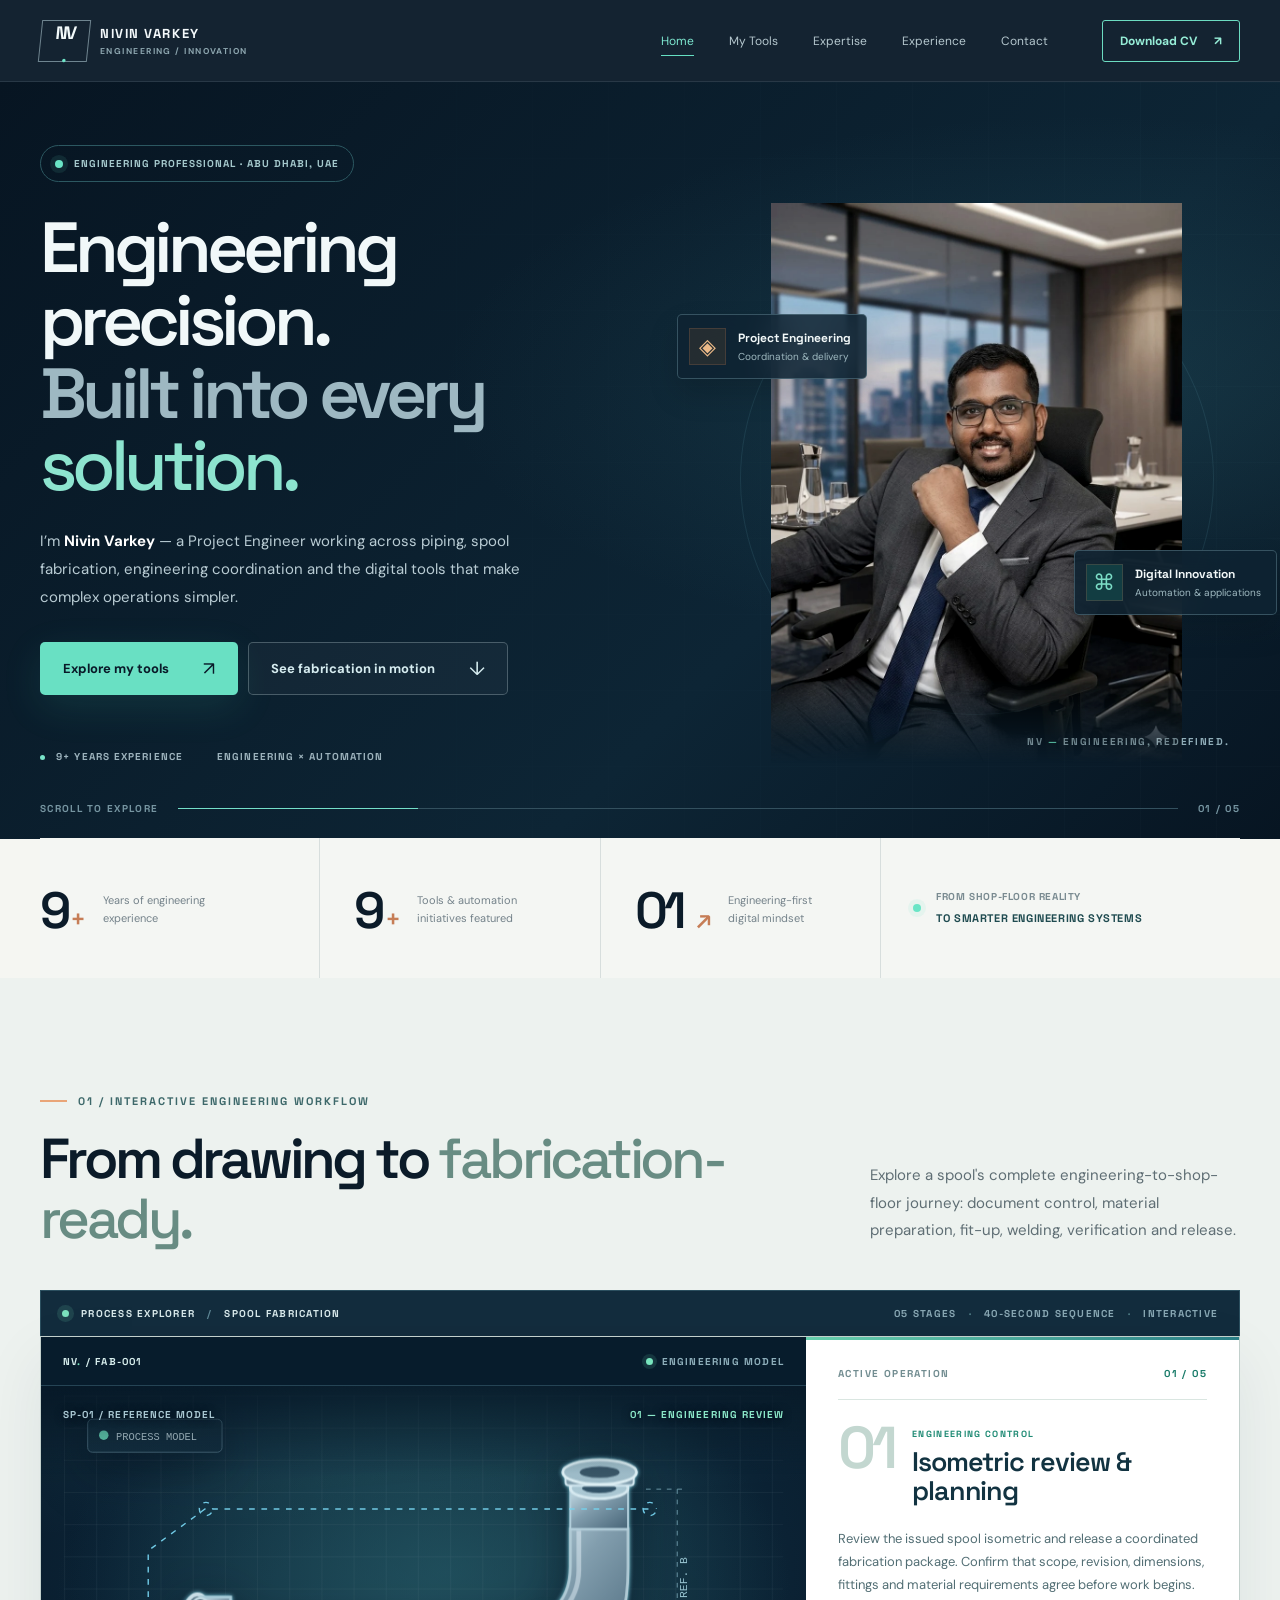
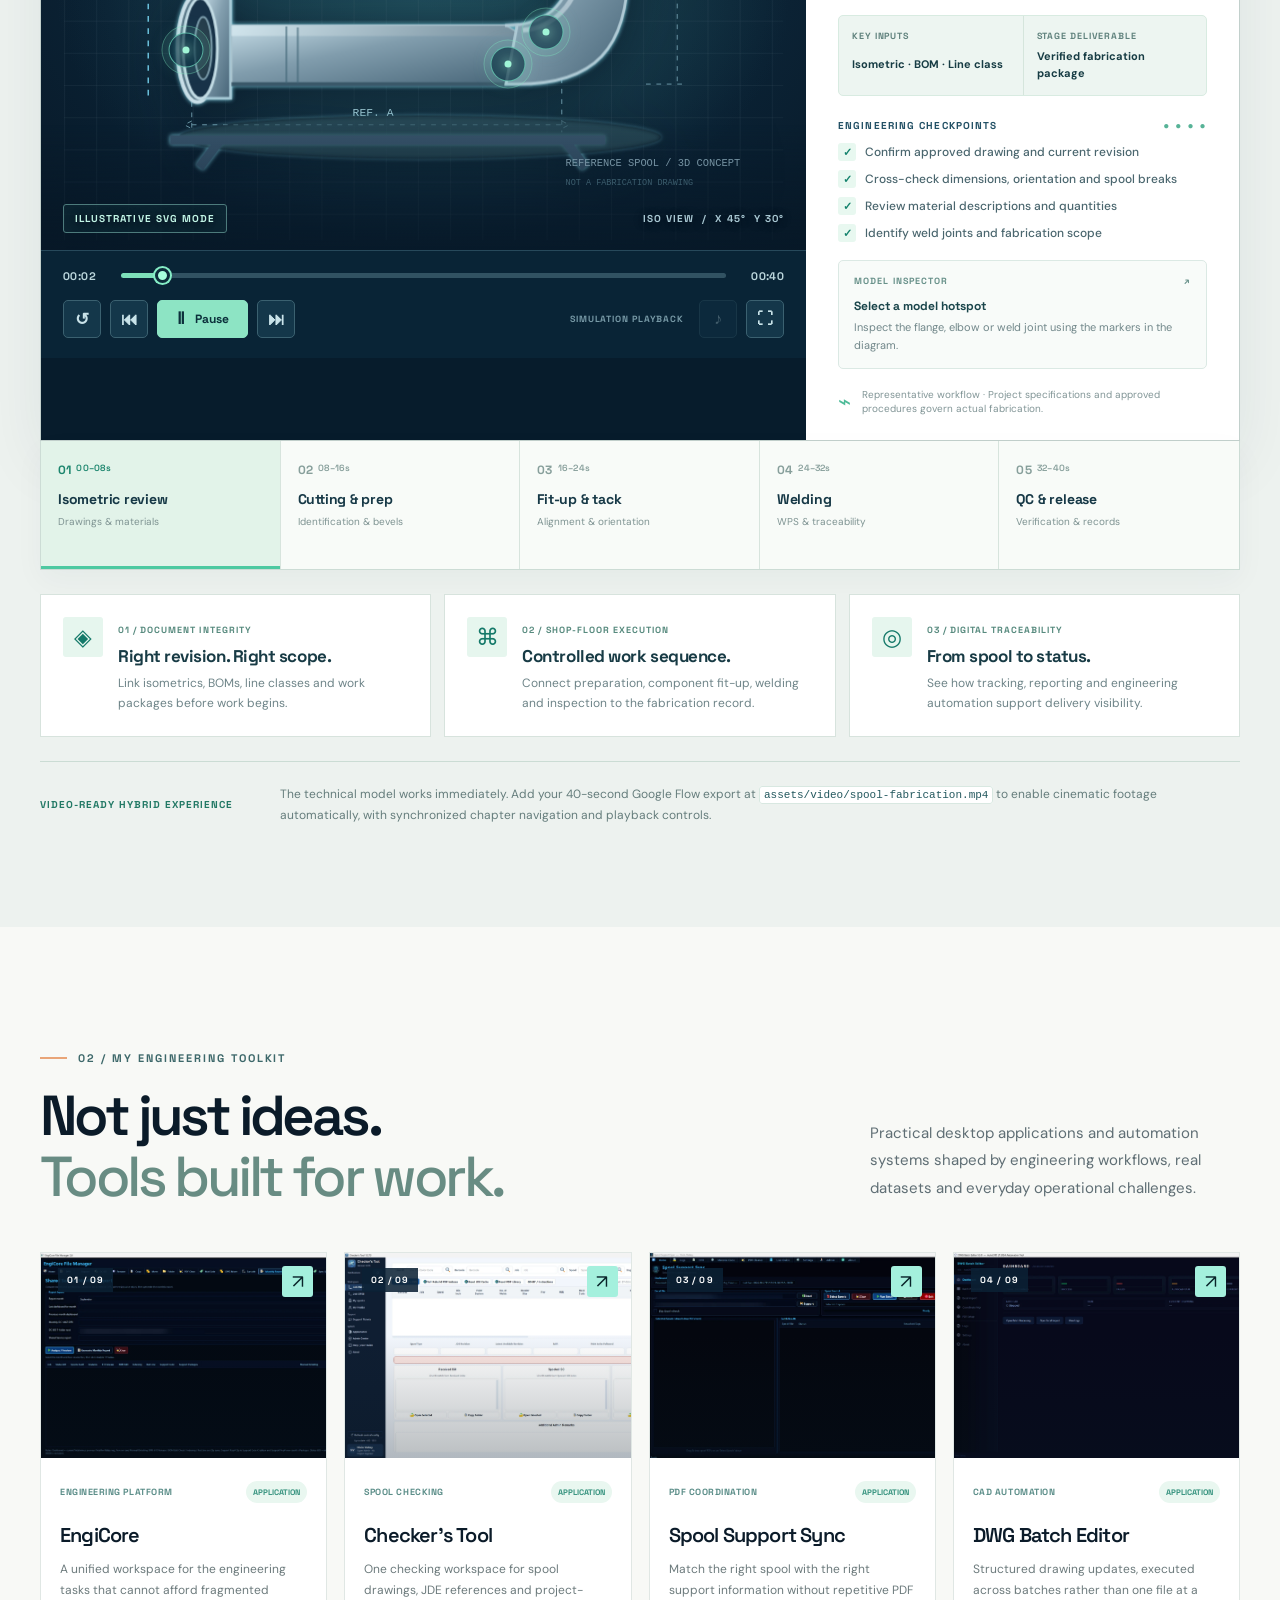
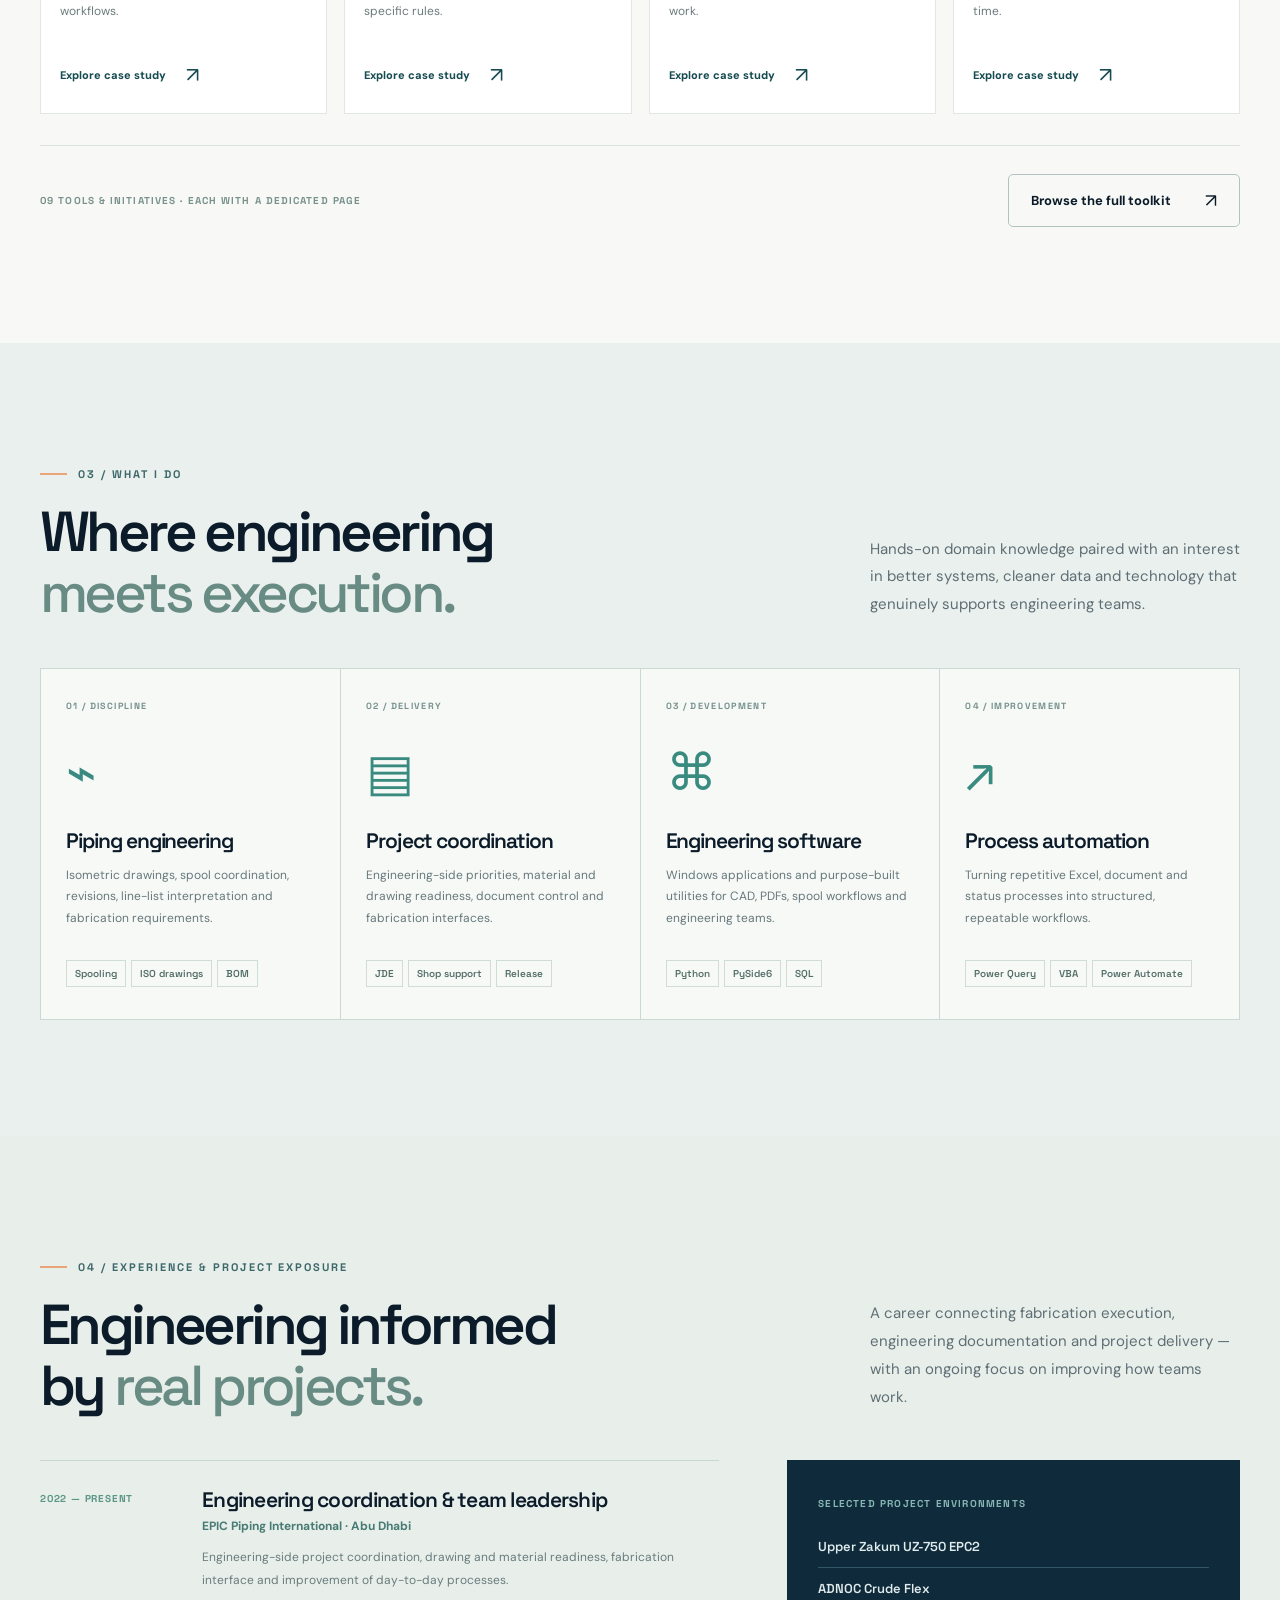
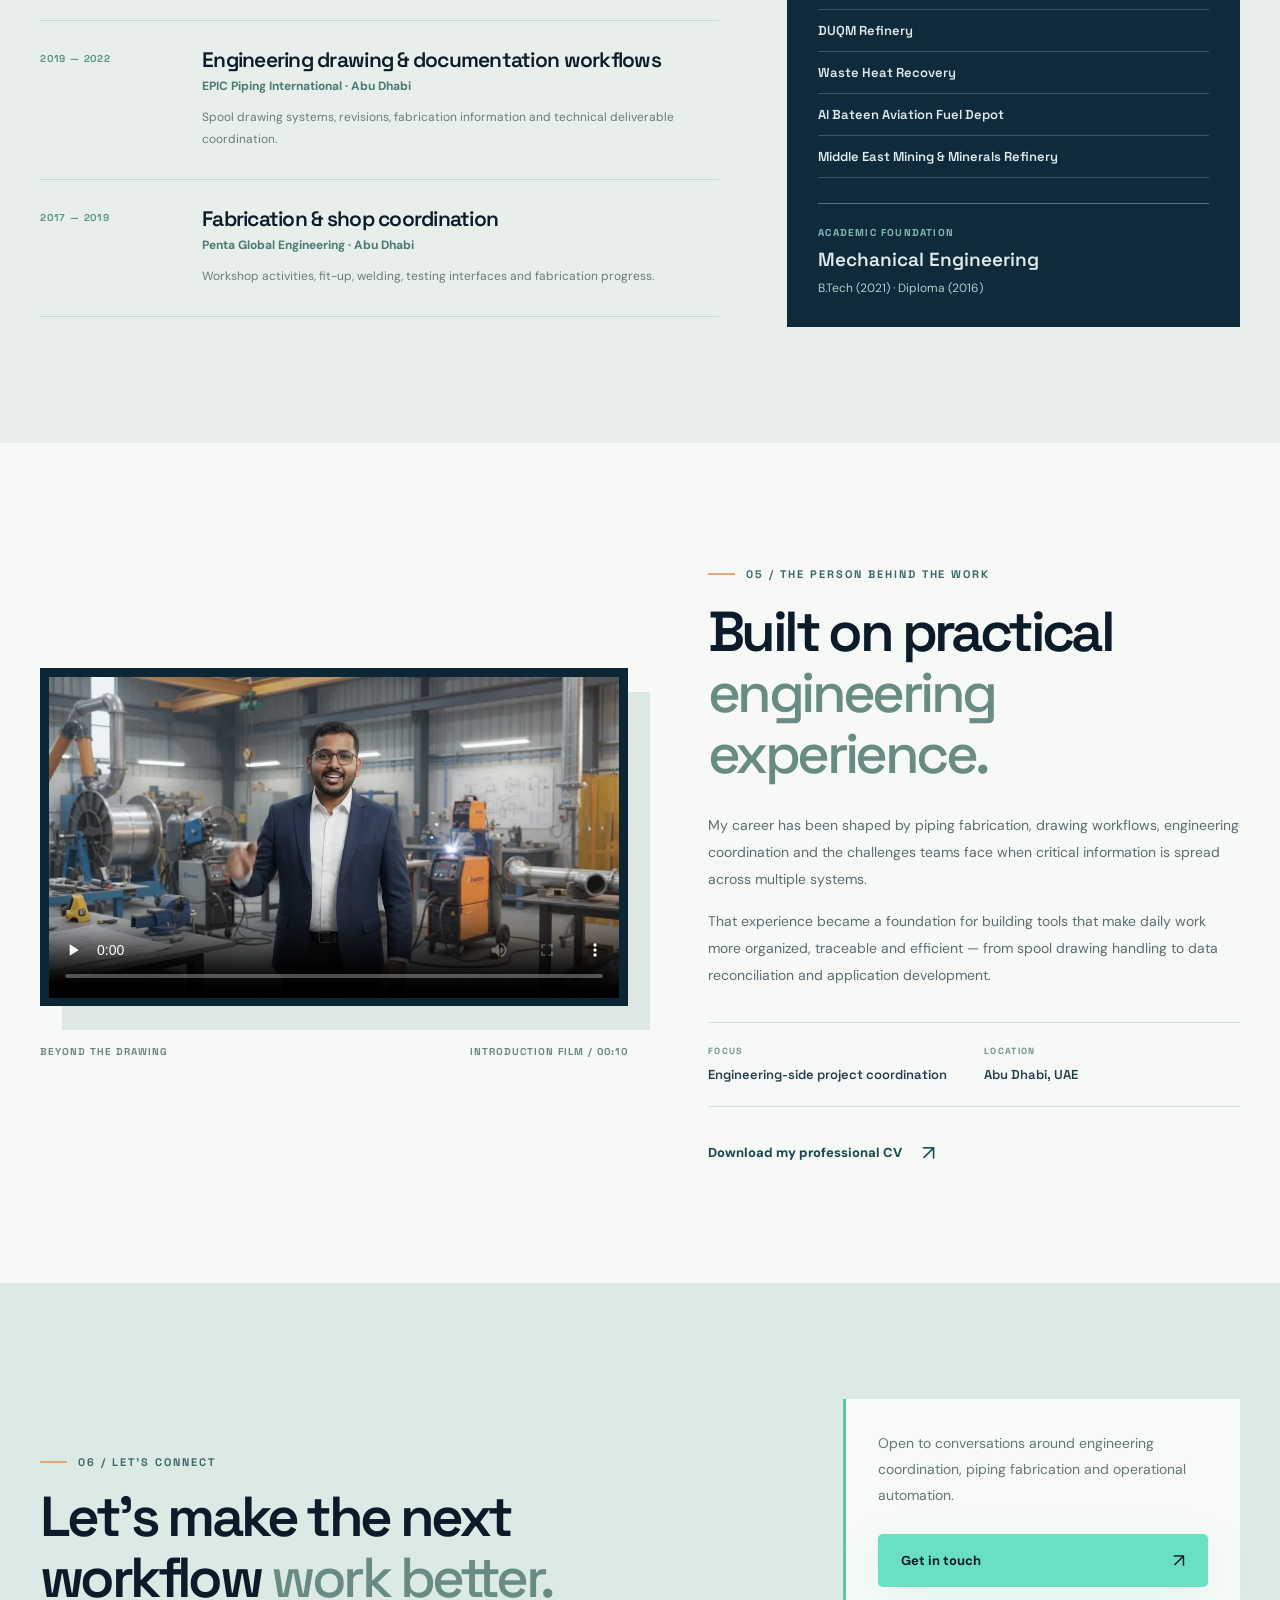
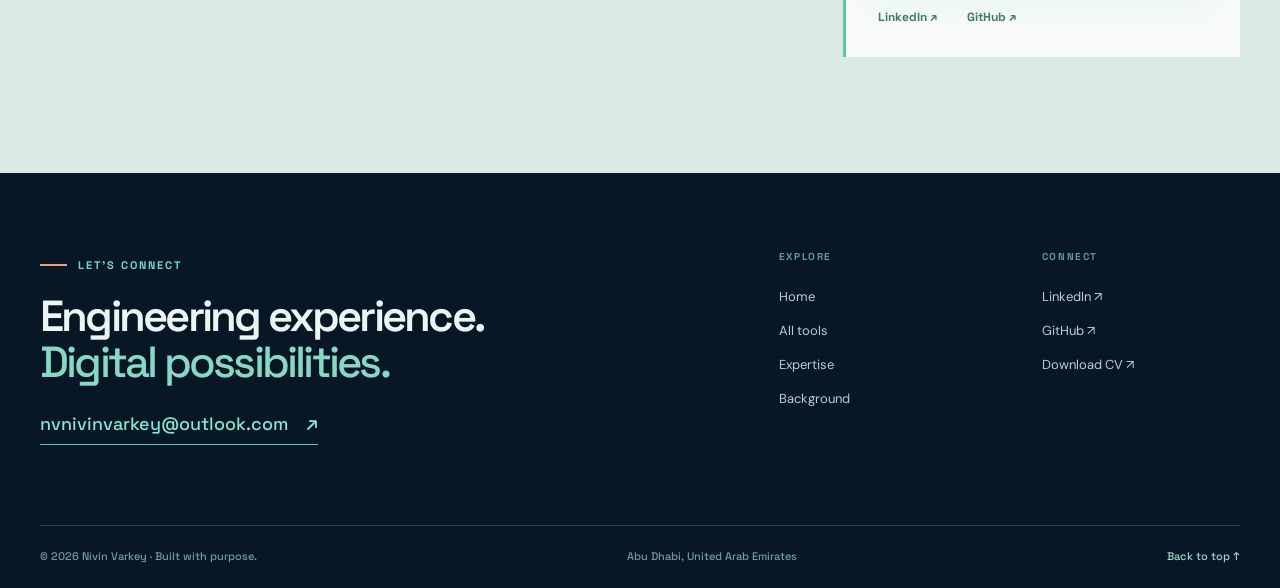
==== commit 5b62819b: "Add files via upload" ====
--- a/index.html
+++ b/index.html
@@ -1 +1,62 @@
-<!doctype html><html lang="en"><head><meta charset="utf-8"><meta name="viewport" content="width=device-width,initial-scale=1,viewport-fit=cover"><meta name="theme-color" content="#0b1725"><meta name="description" content="Project engineering, piping fabrication, engineering automation and software applications by Nivin Varkey."><meta property="og:type" content="website"><meta property="og:title" content="Nivin Varkey | Project Engineering &amp; Digital Innovation"><meta property="og:description" content="Project engineering, piping fabrication, engineering automation and software applications by Nivin Varkey."><meta property="og:url" content="https://nivin.professionals-cv.in/"><meta property="og:image" content="https://nivin.professionals-cv.in/assets/images/portrait.webp"><meta name="color-scheme" content="dark light"><link rel="canonical" href="https://nivin.professionals-cv.in/"><link rel="icon" type="image/svg+xml" href="assets/favicon.svg"><link rel="preconnect" href="https://fonts.googleapis.com"><link rel="preconnect" href="https://fonts.gstatic.com" crossorigin><link href="https://fonts.googleapis.com/css2?family=DM+Sans:wght@400;500;600;700&family=Space+Grotesk:wght@400;500;600;700&display=swap" rel="stylesheet"><link rel="stylesheet" href="assets/css/site.css?v=10"><title>Nivin Varkey | Project Engineering &amp; Digital Innovation</title><script async src="https://www.googletagmanager.com/gtag/js?id=G-YC8H32CX1J"></script><script>window.dataLayer=window.dataLayer||[];function gtag(){dataLayer.push(arguments)}gtag('js',new Date());gtag('config','G-YC8H32CX1J');</script><script type="application/ld+json">{"@context":"https://schema.org","@type":"Person","name":"Nivin Varkey","jobTitle":"Project Engineer","description":"Project engineering, piping fabrication coordination and engineering automation","url":"https://nivin.professionals-cv.in/","image":"https://nivin.professionals-cv.in/nivin-updated-portrait.jpg","address":{"@type":"PostalAddress","addressLocality":"Abu Dhabi","addressCountry":"AE"},"sameAs":["https://github.com/nivinvarkey","https://www.linkedin.com/in/nivinvarkey/"]}</script></head><body id="top"><a href="#main" class="skip-link">Skip to content</a><div class="scroll-progress" id="scrollProgress" aria-hidden="true"></div><header class="site-header" id="siteHeader"><div class="wrap nav-inner"><a class="brand" href="index.html" aria-label="Nivin Varkey home"><span class="brand-mark">NV<span class="brand-dot">.</span></span><span class="brand-copy"><strong>NIVIN VARKEY</strong><small>ENGINEERING / INNOVATION</small></span></a><nav class="desktop-nav" id="mainNav" aria-label="Main navigation"><a href="index.html" aria-current="page">Home</a><a href="tools/" >My Tools</a><a href="index.html#expertise">Expertise</a><a href="index.html#journey">Experience</a><a href="index.html#contact">Contact</a></nav><div class="header-right"><a class="nav-resume" href="Nivin_Varkey_Project_Engineer_CV.pdf" download>Download CV <span aria-hidden="true">↗</span></a><button class="nav-toggle" id="menuToggle" aria-controls="mobileNav" aria-expanded="false" aria-label="Open navigation"><span></span><span></span></button></div></div><nav class="mobile-nav" id="mobileNav" aria-label="Mobile navigation" hidden><a href="index.html">Home</a><a href="tools/">My Tools</a><a href="index.html#expertise">Expertise</a><a href="index.html#journey">Experience</a><a href="index.html#contact">Contact</a></nav></header><main id="main"><section class="hero" id="home"><div class="hero-film" aria-hidden="true"></div><div class="wrap hero-grid"><div class="hero-intro reveal visible"><div class="availability"><i></i> ENGINEERING PROFESSIONAL · ABU DHABI, UAE</div><h1>Engineering precision.<br><span>Built into every</span><br><em>solution.</em></h1><p class="hero-copy">I’m <strong>Nivin Varkey</strong> — a Project Engineer working across piping, spool fabrication, engineering coordination and the digital tools that make complex operations simpler.</p><div class="hero-buttons"><a class="btn btn-primary" href="tools/">Explore my tools <span>↗</span></a><a class="btn btn-ghost" href="#fabrication">See fabrication in motion <span>↓</span></a></div><div class="hero-mini"><span><i class="mini-green"></i> 9+ YEARS EXPERIENCE</span><span>ENGINEERING × AUTOMATION</span></div></div><div class="hero-visual reveal visible" id="heroVisual"><div class="hero-visual-halo"></div><div class="hero-portrait-shell"><img src="assets/images/portrait.webp" alt="Professional portrait of Nivin Varkey" width="640" height="760" fetchpriority="high"></div><div class="hero-float float-a"><span class="float-icon">◈</span><div><strong>Project Engineering</strong><small>Coordination & delivery</small></div></div><div class="hero-float float-b"><span class="float-icon green">⌘</span><div><strong>Digital Innovation</strong><small>Automation & applications</small></div></div><div class="hero-visual-caption">NV <span>—</span> ENGINEERING, REDEFINED.</div></div></div><div class="hero-bottom wrap"><span>SCROLL TO EXPLORE</span><div class="hero-scrollbar"><i></i></div><span>01 / 05</span></div></section><section class="metrics wrap" aria-label="Professional highlights"><div class="metric reveal"><span class="metric-value"><span class="count-up" data-count="9">9</span><b>+</b></span><span class="metric-label">Years of engineering<br>experience</span></div><div class="metric reveal"><span class="metric-value"><span class="count-up" data-count="9">9</span><b>+</b></span><span class="metric-label">Tools & automation<br>initiatives featured</span></div><div class="metric reveal"><span class="metric-value">01 <b>↗</b></span><span class="metric-label">Engineering-first<br>digital mindset</span></div><div class="metric-detail reveal"><span class="pulse-dot"></span><div>FROM SHOP-FLOOR REALITY<br><strong>TO SMARTER ENGINEERING SYSTEMS</strong></div></div></section><section class="section fabrication-section" id="fabrication"><div class="wrap"><div class="section-heading reveal"><div><div class="eyebrow"><span class="tiny-dash"></span> 01 / FABRICATION IN MOTION</div><h2>From isometric<br>to <em>shop-floor reality.</em></h2></div><p>Engineering isn’t just about the drawing. It’s the connected sequence of preparation, fabrication, inspection and reliable release.</p></div><div class="fab-layout"><div class="fabrication-stage reveal" id="fabricationStage" data-stage="0"><div class="stage-top"><span><i class="pulse-dot"></i> INTERACTIVE FABRICATION SEQUENCE</span><span id="sequenceState">AUTO PLAYING</span></div><div class="fab-canvas"><svg class="fabrication-svg" viewBox="0 0 760 470" xmlns="http://www.w3.org/2000/svg" role="img" aria-labelledby="spoolTitle spoolDesc"><title id="spoolTitle">Animated piping spool fabrication workstation</title><desc id="spoolDesc">An isometric spool with flange, pipe, elbow and vertical pipe. The active station highlights engineering review, fit-up, welding and final inspection.</desc><defs><linearGradient id="pipeFront" x1="0" x2="1" y1="0" y2="1"><stop stop-color="#c6dde7"/><stop offset=".42" stop-color="#829eae"/><stop offset="1" stop-color="#476578"/></linearGradient><linearGradient id="pipeTop" x1="0" x2="1"><stop stop-color="#d5e8ef"/><stop offset="1" stop-color="#758d9b"/></linearGradient><linearGradient id="weld" x1="0" x2="1"><stop stop-color="#ffdc94"/><stop offset="1" stop-color="#f28d53"/></linearGradient><pattern id="grid" width="34" height="34" patternUnits="userSpaceOnUse"><path d="M34 0H0V34" fill="none" stroke="#76909e" stroke-width=".7" opacity=".24"/></pattern><filter id="glow"><feGaussianBlur stdDeviation="8"/></filter></defs><rect width="760" height="470" fill="url(#grid)"/><g class="svg-dimensions" stroke="#6e9aaa" stroke-width="1" fill="none" stroke-dasharray="5 6"><path d="M135 302V356M526 233V356M135 348H526"/><path d="M135 344l-8 4 8 4M526 344l8 4-8 4"/><path d="M615 99h43M615 305h43M648 99v206"/></g><g fill="#97c3cf" font-family="monospace" font-size="12"><text x="305" y="339">1800 mm</text><text x="658" y="214" transform="rotate(-90 658 214)">900 mm</text></g><g class="spool-assembly"><ellipse cx="376" cy="361" rx="255" ry="23" fill="#050e17" opacity=".45"/><g class="base-frame" stroke="#37536a" stroke-width="10" stroke-linejoin="round"><path d="M112 364L572 364M165 364l-22 29M529 364l22 29"/></g><g class="flange-left"><ellipse cx="141" cy="267" rx="21" ry="57" fill="#5a7888" stroke="#c9dee7" stroke-width="4"/><path d="M144 213H176V320H144Z" fill="url(#pipeFront)" stroke="#a7cad7" stroke-width="3"/><ellipse cx="144" cy="267" rx="18" ry="53" fill="#183248" stroke="#c2dbe4" stroke-width="3"/><ellipse cx="147" cy="267" rx="9" ry="33" fill="#263d4b" stroke="#7c9cab" stroke-width="2"/></g><g class="pipe-main"><path d="M177 243L466 243L485 254L485 292L466 305L177 305Z" fill="url(#pipeFront)" stroke="#a9c3ce" stroke-width="2"/><path d="M177 243H466L485 254H177Z" fill="url(#pipeTop)" opacity=".8"/><path d="M177 305L466 305" stroke="#3a5869" stroke-width="4"/><path d="M235 244V304M247 245V304" stroke="#446879" stroke-width="2" opacity=".65"/></g><g class="elbow"><path d="M466 243C507 243 535 222 535 181V141H596V182C596 268 560 305 479 305L467 305L479 242Z" fill="url(#pipeFront)" stroke="#b0cad5" stroke-width="3"/><path d="M485 248C516 246 544 219 544 184V143" stroke="#edf8ff" opacity=".45" stroke-width="5" fill="none"/></g><g class="pipe-vertical"><path d="M535 141V99H596V141Z" fill="url(#pipeFront)" stroke="#b5d1dd" stroke-width="2"/><ellipse cx="565.5" cy="98" rx="30.5" ry="11" fill="#aac7d3" stroke="#d7eaf1" stroke-width="3"/><ellipse cx="565.5" cy="98" rx="18" ry="5" fill="#315166"/></g><g class="flange-top"><rect x="530" y="82" width="72" height="13" rx="3" fill="#7e9bab" stroke="#d8ebf3" stroke-width="2"/><ellipse cx="566" cy="81" rx="39" ry="13" fill="#9dbbc8" stroke="#deeff4" stroke-width="3"/><ellipse cx="566" cy="81" rx="21" ry="6" fill="#385466"/></g><path class="fitup-guide" d="M466 236V313" stroke="#71efce" stroke-width="2.5" stroke-dasharray="7 6" fill="none"/><g class="weld-zone"><path d="M474 245C495 254 495 289 474 302" stroke="url(#weld)" stroke-width="7" stroke-linecap="round" fill="none"/><circle cx="484" cy="268" r="16" fill="#f7ac57" filter="url(#glow)" opacity=".7"/><g class="sparks" stroke="#ffd997" stroke-width="3" stroke-linecap="round"><path d="M488 269l16 -15"/><path d="M491 282l23 3"/><path d="M478 266l-12 -18"/><path d="M482 292l-4 15"/><path d="M492 259l17 -4"/><path d="M474 274l-20 5"/></g></g><g class="inspection-rings" fill="none" stroke="#73edcb" stroke-width="2"><ellipse cx="490" cy="270" rx="28" ry="49" stroke-dasharray="6 8"/><ellipse cx="490" cy="270" rx="43" ry="63" stroke-dasharray="2 12"/></g></g><g class="drawing-guide" fill="none" stroke="#75d1ed" stroke-width="1.5" stroke-dasharray="6 7"><path d="M89 164l60 -44h470M89 164v154"/><circle cx="150" cy="120" r="7"/><circle cx="619" cy="120" r="7"/></g><g class="process-badge" transform="translate(25 25)"><rect width="142" height="35" rx="5" fill="#102a3b" stroke="#48697a"/><circle cx="17" cy="17" r="5" fill="#6ee7c3"/><text x="30" y="22" fill="#cde1e9" font-size="11" font-family="monospace">FABRICATION LIVE</text></g><g class="draw-label" transform="translate(530 392)"><text fill="#93b3c3" font-family="monospace" font-size="11">SPOOL ISO  /  REV 00</text><text y="20" fill="#547d8e" font-family="monospace" font-size="9">DEMONSTRATION GRAPHIC</text></g></svg><div class="fab-corner corner-tl"></div><div class="fab-corner corner-tr"></div><div class="fab-corner corner-bl"></div><div class="fab-corner corner-br"></div></div><div class="fab-canvas-footer"><span>ISOMETRIC SPOOL ASSEMBLY · CONCEPT VISUALIZATION</span><button class="sequence-toggle" id="sequenceToggle" type="button" aria-pressed="false" aria-label="Pause fabrication animation">Ⅱ PAUSE</button></div></div><div class="fabrication-copy reveal"><span class="fab-side-label">THE WORKFLOW / 001—004</span><h3>Every connection<br>has a process.</h3><p>Explore the four stages behind a fabrication-ready spool. Select a step to inspect how the sequence moves from engineering information to controlled delivery.</p><div class="fab-steps" id="fabSteps" role="group" aria-label="Fabrication stages"><button class="fab-step is-active" data-step="0" type="button" aria-pressed="true"><span>01</span><strong>Isometric review</strong><small>Drawing, dimensions and materials</small><i>↗</i></button><button class="fab-step" data-step="1" type="button" aria-pressed="false"><span>02</span><strong>Cutting & fit-up</strong><small>Alignment, preparation and assembly</small><i>↗</i></button><button class="fab-step" data-step="2" type="button" aria-pressed="false"><span>03</span><strong>Welding</strong><small>Joint completion and traceability</small><i>↗</i></button><button class="fab-step" data-step="3" type="button" aria-pressed="false"><span>04</span><strong>Inspection & release</strong><small>Verification, records and handover</small><i>↗</i></button></div></div></div></div></section><section class="section tools-feature-section" id="tools"><div class="wrap"><div class="section-heading reveal"><div><span class="eyebrow"><span class="tiny-dash"></span> 02 / MY ENGINEERING TOOLKIT</span><h2>Not just ideas.<br><em>Tools built for work.</em></h2></div><p>Practical desktop applications and automation systems shaped by engineering workflows, real datasets and everyday operational challenges.</p></div><div class="featured-grid"><article class="tool-card reveal " data-category="desktop" data-search="engicore a unified workspace for the engineering tasks that cannot afford fragmented workflows. python pyside6 windows excel / pdf"><a class="tool-image" href="tools/engicore/" aria-label="Explore EngiCore"><span class="tool-idx">01 / 09</span><img src="assets/images/engicore.webp" alt="EngiCore desktop application interface" loading="lazy"><span class="tool-jump" aria-hidden="true">↗</span></a><div class="tool-card-body"><div class="tool-kicker"><span>Engineering platform</span><span class="tool-status ">Application</span></div><h3><a href="tools/engicore/">EngiCore</a></h3><p>A unified workspace for the engineering tasks that cannot afford fragmented workflows.</p><a class="text-link" href="tools/engicore/">Explore case study <span>↗</span></a></div></article><article class="tool-card reveal " data-category="desktop" data-search="checker’s tool one checking workspace for spool drawings, jde references and project-specific rules. python pyside6 supabase jde pdf indexing"><a class="tool-image" href="tools/checkers-tool/" aria-label="Explore Checker’s Tool"><span class="tool-idx">02 / 09</span><img src="assets/images/checkers-tool.webp" alt="Checker’s Tool desktop application interface" loading="lazy"><span class="tool-jump" aria-hidden="true">↗</span></a><div class="tool-card-body"><div class="tool-kicker"><span>Spool checking</span><span class="tool-status ">Application</span></div><h3><a href="tools/checkers-tool/">Checker’s Tool</a></h3><p>One checking workspace for spool drawings, JDE references and project-specific rules.</p><a class="text-link" href="tools/checkers-tool/">Explore case study <span>↗</span></a></div></article><article class="tool-card reveal " data-category="desktop" data-search="spool support sync match the right spool with the right support information without repetitive pdf work. python pyside6 excel pdf"><a class="tool-image" href="tools/spool-support-sync/" aria-label="Explore Spool Support Sync"><span class="tool-idx">03 / 09</span><img src="assets/images/support-sync.webp" alt="Spool Support Sync desktop application interface" loading="lazy"><span class="tool-jump" aria-hidden="true">↗</span></a><div class="tool-card-body"><div class="tool-kicker"><span>PDF coordination</span><span class="tool-status ">Application</span></div><h3><a href="tools/spool-support-sync/">Spool Support Sync</a></h3><p>Match the right spool with the right support information without repetitive PDF work.</p><a class="text-link" href="tools/spool-support-sync/">Explore case study <span>↗</span></a></div></article><article class="tool-card reveal " data-category="desktop" data-search="dwg batch editor structured drawing updates, executed across batches rather than one file at a time. python autocad excel lisp / scr"><a class="tool-image" href="tools/dwg-batch-editor/" aria-label="Explore DWG Batch Editor"><span class="tool-idx">04 / 09</span><img src="assets/images/dwg-editor.webp" alt="DWG Batch Editor desktop application interface" loading="lazy"><span class="tool-jump" aria-hidden="true">↗</span></a><div class="tool-card-body"><div class="tool-kicker"><span>CAD automation</span><span class="tool-status ">Application</span></div><h3><a href="tools/dwg-batch-editor/">DWG Batch Editor</a></h3><p>Structured drawing updates, executed across batches rather than one file at a time.</p><a class="text-link" href="tools/dwg-batch-editor/">Explore case study <span>↗</span></a></div></article></div><div class="show-all-row reveal"><span>09 TOOLS & INITIATIVES · EACH WITH A DEDICATED PAGE</span><a href="tools/" class="btn btn-outline">Browse the full toolkit <span>↗</span></a></div></div></section><section class="section expertise-section" id="expertise"><div class="wrap"><div class="section-heading reveal"><div><span class="eyebrow"><span class="tiny-dash"></span> 03 / WHAT I DO</span><h2>Where engineering<br><em>meets execution.</em></h2></div><p>Hands-on domain knowledge paired with an interest in better systems, cleaner data and technology that genuinely supports engineering teams.</p></div><div class="expertise-grid"><article class="expertise-card reveal"><span class="expertise-num">01 / DISCIPLINE</span><div class="expertise-icon">⌁</div><h3>Piping engineering</h3><p>Isometric drawings, spool coordination, revisions, line-list interpretation and fabrication requirements.</p><div class="chip-row"><span>Spooling</span><span>ISO drawings</span><span>BOM</span></div></article><article class="expertise-card reveal"><span class="expertise-num">02 / DELIVERY</span><div class="expertise-icon">▤</div><h3>Project coordination</h3><p>Engineering-side priorities, material and drawing readiness, document control and fabrication interfaces.</p><div class="chip-row"><span>JDE</span><span>Shop support</span><span>Release</span></div></article><article class="expertise-card reveal"><span class="expertise-num">03 / DEVELOPMENT</span><div class="expertise-icon">⌘</div><h3>Engineering software</h3><p>Windows applications and purpose-built utilities for CAD, PDFs, spool workflows and engineering teams.</p><div class="chip-row"><span>Python</span><span>PySide6</span><span>SQL</span></div></article><article class="expertise-card reveal"><span class="expertise-num">04 / IMPROVEMENT</span><div class="expertise-icon">↗</div><h3>Process automation</h3><p>Turning repetitive Excel, document and status processes into structured, repeatable workflows.</p><div class="chip-row"><span>Power Query</span><span>VBA</span><span>Power Automate</span></div></article></div></div></section><section class="section career-section" id="journey"><div class="wrap"><div class="section-heading reveal"><div><span class="eyebrow"><span class="tiny-dash"></span> 04 / EXPERIENCE & PROJECT EXPOSURE</span><h2>Engineering informed<br>by <em>real projects.</em></h2></div><p>A career connecting fabrication execution, engineering documentation and project delivery — with an ongoing focus on improving how teams work.</p></div><div class="career-grid"><div class="career-timeline"><article class="career-item reveal"><span class="career-years">2022 — PRESENT</span><div><h3>Engineering coordination & team leadership</h3><p>EPIC Piping International · Abu Dhabi</p><small>Engineering-side project coordination, drawing and material readiness, fabrication interface and improvement of day-to-day processes.</small></div></article><article class="career-item reveal"><span class="career-years">2019 — 2022</span><div><h3>Engineering drawing & documentation workflows</h3><p>EPIC Piping International · Abu Dhabi</p><small>Spool drawing systems, revisions, fabrication information and technical deliverable coordination.</small></div></article><article class="career-item reveal"><span class="career-years">2017 — 2019</span><div><h3>Fabrication & shop coordination</h3><p>Penta Global Engineering · Abu Dhabi</p><small>Workshop activities, fit-up, welding, testing interfaces and fabrication progress.</small></div></article></div><aside class="career-sidebar reveal"><span class="career-sidebar-label">SELECTED PROJECT ENVIRONMENTS</span><div class="career-projects"><span>Upper Zakum UZ-750 EPC2</span><span>ADNOC Crude Flex</span><span>DUQM Refinery</span><span>Waste Heat Recovery</span><span>Al Bateen Aviation Fuel Depot</span><span>Middle East Mining & Minerals Refinery</span></div><div class="career-education"><span>ACADEMIC FOUNDATION</span><strong>Mechanical Engineering</strong><p>B.Tech (2021) · Diploma (2016)</p></div></aside></div></div></section><section class="section about-section" id="about"><div class="wrap about-grid"><div class="about-media reveal"><div class="video-frame"><video id="introVideo" controls playsinline preload="none" poster="assets/images/welcome-poster.webp" aria-label="Nivin Varkey professional introduction video"><source src="welcome.mp4" type="video/mp4">Your browser does not support HTML5 video.</video></div><div class="video-caption"><span>BEYOND THE DRAWING</span><span>INTRODUCTION FILM / 00:10</span></div></div><div class="about-copy reveal"><span class="eyebrow"><span class="tiny-dash"></span> 05 / THE PERSON BEHIND THE WORK</span><h2>Built on practical<br><em>engineering experience.</em></h2><p>My career has been shaped by piping fabrication, drawing workflows, engineering coordination and the challenges teams face when critical information is spread across multiple systems.</p><p>That experience became a foundation for building tools that make daily work more organized, traceable and efficient — from spool drawing handling to data reconciliation and application development.</p><div class="about-split"><div><span>FOCUS</span><strong>Engineering-side project coordination</strong></div><div><span>LOCATION</span><strong>Abu Dhabi, UAE</strong></div></div><a class="text-link" href="Nivin_Varkey_Project_Engineer_CV.pdf" download>Download my professional CV <span>↗</span></a></div></div></section><section class="section contact-strip" id="contact"><div class="wrap contact-strip-inner reveal"><div><span class="eyebrow"><span class="tiny-dash"></span> 06 / LET'S CONNECT</span><h2>Let’s make the next<br>workflow <em>work better.</em></h2></div><div class="contact-box"><p>Open to conversations around engineering coordination, piping fabrication and operational automation.</p><a class="btn btn-primary" href="mailto:nvnivinvarkey@outlook.com">Get in touch <span>↗</span></a><div class="contact-social"><a href="https://www.linkedin.com/in/nivinvarkey/" target="_blank" rel="noopener noreferrer">LinkedIn ↗</a><a href="https://github.com/nivinvarkey" target="_blank" rel="noopener noreferrer">GitHub ↗</a></div></div></div></section></main><footer class="footer"><div class="wrap footer-layout"><div class="footer-main"><span class="eyebrow light"><span class="tiny-dash"></span> LET'S CONNECT</span><h2>Engineering experience.<br><em>Digital possibilities.</em></h2><a class="footer-mail" href="mailto:nvnivinvarkey@outlook.com">nvnivinvarkey@outlook.com <span>↗</span></a></div><div class="footer-links"><span>EXPLORE</span><a href="index.html">Home</a><a href="tools/">All tools</a><a href="index.html#expertise">Expertise</a><a href="index.html#about">Background</a></div><div class="footer-links"><span>CONNECT</span><a href="https://www.linkedin.com/in/nivinvarkey/" target="_blank" rel="noopener noreferrer">LinkedIn ↗</a><a href="https://github.com/nivinvarkey" target="_blank" rel="noopener noreferrer">GitHub ↗</a><a href="Nivin_Varkey_Project_Engineer_CV.pdf" download>Download CV ↗</a></div></div><div class="wrap footer-base"><span>© <span class="year">2026</span> Nivin Varkey · Built with purpose.</span><span>Abu Dhabi, United Arab Emirates</span><a href="#top">Back to top ↑</a></div></footer><script defer src="assets/js/site.js?v=10"></script></body></html>+<!doctype html><html lang="en"><head><meta charset="utf-8"><meta name="viewport" content="width=device-width,initial-scale=1,viewport-fit=cover"><meta name="theme-color" content="#0b1725"><meta name="description" content="Project engineering, piping fabrication, engineering automation and software applications by Nivin Varkey."><meta property="og:type" content="website"><meta property="og:title" content="Nivin Varkey | Project Engineering &amp; Digital Innovation"><meta property="og:description" content="Project engineering, piping fabrication, engineering automation and software applications by Nivin Varkey."><meta property="og:url" content="https://nivin.professionals-cv.in/"><meta property="og:image" content="https://nivin.professionals-cv.in/assets/images/portrait.webp"><meta name="color-scheme" content="dark light"><link rel="canonical" href="https://nivin.professionals-cv.in/"><link rel="icon" type="image/svg+xml" href="assets/favicon.svg"><link rel="preconnect" href="https://fonts.googleapis.com"><link rel="preconnect" href="https://fonts.gstatic.com" crossorigin><link href="https://fonts.googleapis.com/css2?family=DM+Sans:wght@400;500;600;700&family=Space+Grotesk:wght@400;500;600;700&display=swap" rel="stylesheet"><link rel="stylesheet" href="assets/css/site.css?v=11"><title>Nivin Varkey | Project Engineering &amp; Digital Innovation</title><script async src="https://www.googletagmanager.com/gtag/js?id=G-YC8H32CX1J"></script><script>window.dataLayer=window.dataLayer||[];function gtag(){dataLayer.push(arguments)}gtag('js',new Date());gtag('config','G-YC8H32CX1J');</script><script type="application/ld+json">{"@context":"https://schema.org","@type":"Person","name":"Nivin Varkey","jobTitle":"Project Engineer","description":"Project engineering, piping fabrication coordination and engineering automation","url":"https://nivin.professionals-cv.in/","image":"https://nivin.professionals-cv.in/nivin-updated-portrait.jpg","address":{"@type":"PostalAddress","addressLocality":"Abu Dhabi","addressCountry":"AE"},"sameAs":["https://github.com/nivinvarkey","https://www.linkedin.com/in/nivinvarkey/"]}</script><link rel="stylesheet" href="assets/css/fabrication-v2.css?v=2"></head><body id="top"><a href="#main" class="skip-link">Skip to content</a><div class="scroll-progress" id="scrollProgress" aria-hidden="true"></div><header class="site-header" id="siteHeader"><div class="wrap nav-inner"><a class="brand" href="index.html" aria-label="Nivin Varkey home"><span class="brand-mark">NV<span class="brand-dot">.</span></span><span class="brand-copy"><strong>NIVIN VARKEY</strong><small>ENGINEERING / INNOVATION</small></span></a><nav class="desktop-nav" id="mainNav" aria-label="Main navigation"><a href="index.html" aria-current="page">Home</a><a href="tools/" >My Tools</a><a href="index.html#expertise">Expertise</a><a href="index.html#journey">Experience</a><a href="index.html#contact">Contact</a></nav><div class="header-right"><a class="nav-resume" href="Nivin_Varkey_Project_Engineer_CV.pdf" download>Download CV <span aria-hidden="true">↗</span></a><button class="nav-toggle" id="menuToggle" aria-controls="mobileNav" aria-expanded="false" aria-label="Open navigation"><span></span><span></span></button></div></div><nav class="mobile-nav" id="mobileNav" aria-label="Mobile navigation" hidden><a href="index.html">Home</a><a href="tools/">My Tools</a><a href="index.html#expertise">Expertise</a><a href="index.html#journey">Experience</a><a href="index.html#contact">Contact</a></nav></header><main id="main"><section class="hero" id="home"><div class="hero-film" aria-hidden="true"></div><div class="wrap hero-grid"><div class="hero-intro reveal visible"><div class="availability"><i></i> ENGINEERING PROFESSIONAL · ABU DHABI, UAE</div><h1>Engineering precision.<br><span>Built into every</span><br><em>solution.</em></h1><p class="hero-copy">I’m <strong>Nivin Varkey</strong> — a Project Engineer working across piping, spool fabrication, engineering coordination and the digital tools that make complex operations simpler.</p><div class="hero-buttons"><a class="btn btn-primary" href="tools/">Explore my tools <span>↗</span></a><a class="btn btn-ghost" href="#fabrication">See fabrication in motion <span>↓</span></a></div><div class="hero-mini"><span><i class="mini-green"></i> 9+ YEARS EXPERIENCE</span><span>ENGINEERING × AUTOMATION</span></div></div><div class="hero-visual reveal visible" id="heroVisual"><div class="hero-visual-halo"></div><div class="hero-portrait-shell"><img src="assets/images/portrait.webp" alt="Professional portrait of Nivin Varkey" width="640" height="760" fetchpriority="high"></div><div class="hero-float float-a"><span class="float-icon">◈</span><div><strong>Project Engineering</strong><small>Coordination & delivery</small></div></div><div class="hero-float float-b"><span class="float-icon green">⌘</span><div><strong>Digital Innovation</strong><small>Automation & applications</small></div></div><div class="hero-visual-caption">NV <span>—</span> ENGINEERING, REDEFINED.</div></div></div><div class="hero-bottom wrap"><span>SCROLL TO EXPLORE</span><div class="hero-scrollbar"><i></i></div><span>01 / 05</span></div></section><section class="metrics wrap" aria-label="Professional highlights"><div class="metric reveal"><span class="metric-value"><span class="count-up" data-count="9">9</span><b>+</b></span><span class="metric-label">Years of engineering<br>experience</span></div><div class="metric reveal"><span class="metric-value"><span class="count-up" data-count="9">9</span><b>+</b></span><span class="metric-label">Tools & automation<br>initiatives featured</span></div><div class="metric reveal"><span class="metric-value">01 <b>↗</b></span><span class="metric-label">Engineering-first<br>digital mindset</span></div><div class="metric-detail reveal"><span class="pulse-dot"></span><div>FROM SHOP-FLOOR REALITY<br><strong>TO SMARTER ENGINEERING SYSTEMS</strong></div></div></section><section class="section fabrication-section fx-section" id="fabrication" aria-labelledby="fxHeading">
+ <div class="wrap">
+  <div class="section-heading reveal fx-heading">
+   <div><div class="eyebrow"><span class="tiny-dash"></span> 01 / INTERACTIVE ENGINEERING WORKFLOW</div>
+    <h2 id="fxHeading">From drawing to <em>fabrication-ready.</em></h2>
+   </div>
+   <p>Explore a spool's complete engineering-to-shop-floor journey: document control, material preparation, fit-up, welding, verification and release.</p>
+  </div>
+  <div class="fx-introbar reveal"><span class="fx-intro-kicker"><i class="pulse-dot" aria-hidden="true"></i> PROCESS EXPLORER <span class="fx-intro-divider">/</span> SPOOL FABRICATION</span><span class="fx-intro-meta">05 STAGES <span>·</span> 40-SECOND SEQUENCE <span>·</span> INTERACTIVE</span></div>
+  <div class="fx-showcase reveal" id="fabricationExperience">
+    <div class="fx-player">
+      <div class="fx-player-top"><span class="fx-number">NV<span class="fx-brand-dot">.</span> / FAB-001</span><span class="fx-player-status"><span class="fx-status-indicator"></span> <span id="fxModeLabel">ENGINEERING MODEL</span></span></div>
+      <div class="fx-viewport" id="fxViewport">
+        <video id="fxVideo" class="fx-video" muted playsinline preload="metadata" aria-label="Cinematic spool fabrication sequence" hidden></video>
+        <div class="fx-diagram fabrication-stage" id="fxDiagram" data-stage="0">
+          <div class="fx-diagram-inner fab-canvas">
+            <svg class="fabrication-svg" viewBox="0 0 760 470" xmlns="http://www.w3.org/2000/svg" role="img" aria-labelledby="spoolTitle spoolDesc"><title id="spoolTitle">Animated piping spool fabrication workstation</title><desc id="spoolDesc">An isometric spool with flange, pipe, elbow and vertical pipe. The active station highlights engineering review, fit-up, welding and final inspection.</desc><defs><linearGradient id="pipeFront" x1="0" x2="1" y1="0" y2="1"><stop stop-color="#c6dde7"/><stop offset=".42" stop-color="#829eae"/><stop offset="1" stop-color="#476578"/></linearGradient><linearGradient id="pipeTop" x1="0" x2="1"><stop stop-color="#d5e8ef"/><stop offset="1" stop-color="#758d9b"/></linearGradient><linearGradient id="weld" x1="0" x2="1"><stop stop-color="#ffdc94"/><stop offset="1" stop-color="#f28d53"/></linearGradient><pattern id="grid" width="34" height="34" patternUnits="userSpaceOnUse"><path d="M34 0H0V34" fill="none" stroke="#76909e" stroke-width=".7" opacity=".24"/></pattern><filter id="glow"><feGaussianBlur stdDeviation="8"/></filter></defs><rect width="760" height="470" fill="url(#grid)"/><g class="svg-dimensions" stroke="#6e9aaa" stroke-width="1" fill="none" stroke-dasharray="5 6"><path d="M135 302V356M526 233V356M135 348H526"/><path d="M135 344l-8 4 8 4M526 344l8 4-8 4"/><path d="M615 99h43M615 305h43M648 99v206"/></g><g fill="#97c3cf" font-family="monospace" font-size="12"><text x="305" y="339">REF. A</text><text x="658" y="214" transform="rotate(-90 658 214)">REF. B</text></g><g class="spool-assembly"><ellipse cx="376" cy="361" rx="255" ry="23" fill="#050e17" opacity=".45"/><g class="base-frame" stroke="#37536a" stroke-width="10" stroke-linejoin="round"><path d="M112 364L572 364M165 364l-22 29M529 364l22 29"/></g><g class="flange-left"><ellipse cx="141" cy="267" rx="21" ry="57" fill="#5a7888" stroke="#c9dee7" stroke-width="4"/><path d="M144 213H176V320H144Z" fill="url(#pipeFront)" stroke="#a7cad7" stroke-width="3"/><ellipse cx="144" cy="267" rx="18" ry="53" fill="#183248" stroke="#c2dbe4" stroke-width="3"/><ellipse cx="147" cy="267" rx="9" ry="33" fill="#263d4b" stroke="#7c9cab" stroke-width="2"/></g><g class="pipe-main"><path d="M177 243L466 243L485 254L485 292L466 305L177 305Z" fill="url(#pipeFront)" stroke="#a9c3ce" stroke-width="2"/><path d="M177 243H466L485 254H177Z" fill="url(#pipeTop)" opacity=".8"/><path d="M177 305L466 305" stroke="#3a5869" stroke-width="4"/><path d="M235 244V304M247 245V304" stroke="#446879" stroke-width="2" opacity=".65"/></g><g class="elbow"><path d="M466 243C507 243 535 222 535 181V141H596V182C596 268 560 305 479 305L467 305L479 242Z" fill="url(#pipeFront)" stroke="#b0cad5" stroke-width="3"/><path d="M485 248C516 246 544 219 544 184V143" stroke="#edf8ff" opacity=".45" stroke-width="5" fill="none"/></g><g class="pipe-vertical"><path d="M535 141V99H596V141Z" fill="url(#pipeFront)" stroke="#b5d1dd" stroke-width="2"/><ellipse cx="565.5" cy="98" rx="30.5" ry="11" fill="#aac7d3" stroke="#d7eaf1" stroke-width="3"/><ellipse cx="565.5" cy="98" rx="18" ry="5" fill="#315166"/></g><g class="flange-top"><rect x="530" y="82" width="72" height="13" rx="3" fill="#7e9bab" stroke="#d8ebf3" stroke-width="2"/><ellipse cx="566" cy="81" rx="39" ry="13" fill="#9dbbc8" stroke="#deeff4" stroke-width="3"/><ellipse cx="566" cy="81" rx="21" ry="6" fill="#385466"/></g><path class="fitup-guide" d="M466 236V313" stroke="#71efce" stroke-width="2.5" stroke-dasharray="7 6" fill="none"/><g class="weld-zone"><path d="M474 245C495 254 495 289 474 302" stroke="url(#weld)" stroke-width="7" stroke-linecap="round" fill="none"/><circle cx="484" cy="268" r="16" fill="#f7ac57" filter="url(#glow)" opacity=".7"/><g class="sparks" stroke="#ffd997" stroke-width="3" stroke-linecap="round"><path d="M488 269l16 -15"/><path d="M491 282l23 3"/><path d="M478 266l-12 -18"/><path d="M482 292l-4 15"/><path d="M492 259l17 -4"/><path d="M474 274l-20 5"/></g></g><g class="inspection-rings" fill="none" stroke="#73edcb" stroke-width="2"><ellipse cx="490" cy="270" rx="28" ry="49" stroke-dasharray="6 8"/><ellipse cx="490" cy="270" rx="43" ry="63" stroke-dasharray="2 12"/></g></g><g class="drawing-guide" fill="none" stroke="#75d1ed" stroke-width="1.5" stroke-dasharray="6 7"><path d="M89 164l60 -44h470M89 164v154"/><circle cx="150" cy="120" r="7"/><circle cx="619" cy="120" r="7"/></g><g class="process-badge" transform="translate(25 25)"><rect width="142" height="35" rx="5" fill="#102a3b" stroke="#48697a"/><circle cx="17" cy="17" r="5" fill="#6ee7c3"/><text x="30" y="22" fill="#cde1e9" font-size="11" font-family="monospace">PROCESS MODEL</text></g><g class="draw-label" transform="translate(530 392)"><text fill="#93b3c3" font-family="monospace" font-size="11">REFERENCE SPOOL / 3D CONCEPT</text><text y="20" fill="#547d8e" font-family="monospace" font-size="9">NOT A FABRICATION DRAWING</text></g><g class="cut-marker" aria-hidden="true" font-family="monospace"><path d="M326 199V345" stroke="#ffd285" stroke-width="3" stroke-dasharray="8 7"/><path d="M312 218l14 -12 14 12" stroke="#ffd285" stroke-width="2" fill="none"/><rect x="281" y="166" width="95" height="26" rx="3" fill="#5b4228" stroke="#c89850"/><text x="289" y="184" font-size="11" fill="#fff0c5">CUT / PREP</text></g></svg>
+          </div>
+          <div class="fx-model-scan" aria-hidden="true"></div>
+          <button class="fx-hotspot" type="button" style="--hx:19%;--hy:57%" data-part="flange" aria-label="Inspect welding-neck flanges"><span></span></button>
+          <button class="fx-hotspot" type="button" style="--hx:66%;--hy:53%" data-part="elbow" aria-label="Inspect 90-degree elbow"><span></span></button>
+          <button class="fx-hotspot" type="button" style="--hx:61%;--hy:60%" data-part="joint" aria-label="Inspect weld joint"><span></span></button>
+        </div>
+        <div class="fx-overlay-top" aria-hidden="true"><span>SP-01 / REFERENCE MODEL</span><span id="fxOverlayStage">01 — ENGINEERING REVIEW</span></div>
+        <div class="fx-overlay-bottom"><span class="fx-viewport-pill" id="fxViewportPill">ILLUSTRATIVE SVG MODE</span><span class="fx-coord">ISO VIEW&nbsp; / &nbsp;X 45°&nbsp; Y 30°</span></div>
+      </div>
+      <div class="fx-controls">
+       <div class="fx-progressrow"><span id="fxElapsed" class="fx-time" aria-label="Elapsed time">00:00</span><input type="range" id="fxScrubber" min="0" max="40" value="0" step="0.1" aria-label="Scrub fabrication sequence" style="--fx-seek:0%"><span id="fxTotal" class="fx-time">00:40</span></div>
+       <div class="fx-actions"><div class="fx-playback-group">
+         <button type="button" id="fxRestart" class="fx-control" title="Replay sequence" aria-label="Replay sequence">↺</button>
+         <button type="button" id="fxPrev" class="fx-control" title="Previous stage" aria-label="Previous stage">⏮</button>
+         <button type="button" id="fxPlay" class="fx-control fx-control-primary" aria-label="Pause sequence" aria-pressed="true"><span id="fxPlaySymbol">Ⅱ</span><span id="fxPlayText">Pause</span></button>
+         <button type="button" id="fxNext" class="fx-control" title="Next stage" aria-label="Next stage">⏭</button>
+        </div><div class="fx-tools-group"><span id="fxPlaybackHint" class="fx-hint">SIMULATION PLAYBACK</span><button type="button" id="fxMute" class="fx-control fx-mini" aria-label="Unmute video" title="Sound available when video is installed" disabled>♪</button><button type="button" id="fxFullscreen" class="fx-control fx-mini" aria-label="Toggle fullscreen" title="Fullscreen">⛶</button></div></div>
+      </div>
+    </div>
+    <aside class="fx-detail" aria-labelledby="fxStageTitle">
+      <div class="fx-detail-overline"><span>ACTIVE OPERATION</span><span id="fxStageCount">01 / 05</span></div>
+      <div class="fx-phase-heading"><span class="fx-phase-number" id="fxPhaseNumber">01</span><div><span class="fx-phase-label" id="fxPhaseTag">ENGINEERING CONTROL</span><h3 id="fxStageTitle">Isometric review &amp; planning</h3></div></div>
+      <p class="fx-stage-description" id="fxStageDescription">Verify the released isometric, drawing revision, bill of materials and spool configuration before fabrication begins.</p>
+      <div class="fx-input-output"><div><span>KEY INPUTS</span><strong id="fxStageInputs">Isometric · BOM · Line class</strong></div><div><span>STAGE DELIVERABLE</span><strong id="fxStageOutput">Verified fabrication package</strong></div></div>
+      <div class="fx-check-title"><span>ENGINEERING CHECKPOINTS</span><span>● ● ● ●</span></div>
+      <ul class="fx-checklist" id="fxStageChecks"><li>Confirm drawing and revision</li><li>Review dimensions and orientation</li><li>Validate material identity and quantities</li><li>Identify joints and fabrication scope</li></ul>
+      <div class="fx-part-explorer" id="fxPartExplorer"><div class="fx-part-label">MODEL INSPECTOR <span>↗</span></div><strong id="fxPartTitle">Select a model hotspot</strong><p id="fxPartBody">Inspect the flange, elbow or weld joint using the markers in the diagram.</p></div>
+      <div class="fx-detail-footer"><span class="fx-foot-icon">⌁</span><span>Representative workflow · Project specifications and approved procedures govern actual fabrication.</span></div>
+    </aside>
+  </div>
+  <div class="fx-stage-nav reveal" id="fxStageNav" role="tablist" aria-label="Fabrication process stages">
+    <button class="fx-stage-btn is-current" type="button" data-fx-step="0" role="tab" aria-selected="true" aria-controls="fxStageTitle"><span class="fx-step-top"><span>01</span><small>00–08s</small></span><strong>Isometric review</strong><span class="fx-step-sub">Drawings &amp; materials</span><span class="fx-step-line" aria-hidden="true"></span></button>
+    <button class="fx-stage-btn" type="button" data-fx-step="1" role="tab" aria-selected="false" aria-controls="fxStageTitle" tabindex="-1"><span class="fx-step-top"><span>02</span><small>08–16s</small></span><strong>Cutting &amp; prep</strong><span class="fx-step-sub">Identification &amp; bevels</span><span class="fx-step-line" aria-hidden="true"></span></button>
+    <button class="fx-stage-btn" type="button" data-fx-step="2" role="tab" aria-selected="false" aria-controls="fxStageTitle" tabindex="-1"><span class="fx-step-top"><span>03</span><small>16–24s</small></span><strong>Fit-up &amp; tack</strong><span class="fx-step-sub">Alignment &amp; orientation</span><span class="fx-step-line" aria-hidden="true"></span></button>
+    <button class="fx-stage-btn" type="button" data-fx-step="3" role="tab" aria-selected="false" aria-controls="fxStageTitle" tabindex="-1"><span class="fx-step-top"><span>04</span><small>24–32s</small></span><strong>Welding</strong><span class="fx-step-sub">WPS &amp; traceability</span><span class="fx-step-line" aria-hidden="true"></span></button>
+    <button class="fx-stage-btn" type="button" data-fx-step="4" role="tab" aria-selected="false" aria-controls="fxStageTitle" tabindex="-1"><span class="fx-step-top"><span>05</span><small>32–40s</small></span><strong>QC &amp; release</strong><span class="fx-step-sub">Verification &amp; records</span><span class="fx-step-line" aria-hidden="true"></span></button>
+  </div>
+  <div class="fx-insights reveal" aria-label="Engineering perspective">
+    <div class="fx-insight"><div class="fx-insight-icon">◈</div><div><span>01 / DOCUMENT INTEGRITY</span><h4>Right revision. Right scope.</h4><p>Link isometrics, BOMs, line classes and work packages before work begins.</p></div></div>
+    <div class="fx-insight"><div class="fx-insight-icon">⌘</div><div><span>02 / SHOP-FLOOR EXECUTION</span><h4>Controlled work sequence.</h4><p>Connect preparation, component fit-up, welding and inspection to the fabrication record.</p></div></div>
+    <div class="fx-insight"><div class="fx-insight-icon">◎</div><div><span>03 / DIGITAL TRACEABILITY</span><h4>From spool to status.</h4><p>See how tracking, reporting and engineering automation support delivery visibility.</p></div></div>
+  </div>
+  <div class="fx-note"><span>VIDEO-READY HYBRID EXPERIENCE</span><p>The technical model works immediately. Add your 40-second Google Flow export at <code>assets/video/spool-fabrication.mp4</code> to enable cinematic footage automatically, with synchronized chapter navigation and playback controls.</p></div>
+ </div>
+</section><section class="section tools-feature-section" id="tools"><div class="wrap"><div class="section-heading reveal"><div><span class="eyebrow"><span class="tiny-dash"></span> 02 / MY ENGINEERING TOOLKIT</span><h2>Not just ideas.<br><em>Tools built for work.</em></h2></div><p>Practical desktop applications and automation systems shaped by engineering workflows, real datasets and everyday operational challenges.</p></div><div class="featured-grid"><article class="tool-card reveal " data-category="desktop" data-search="engicore a unified workspace for the engineering tasks that cannot afford fragmented workflows. python pyside6 windows excel / pdf"><a class="tool-image" href="tools/engicore/" aria-label="Explore EngiCore"><span class="tool-idx">01 / 09</span><img src="assets/images/engicore.webp" alt="EngiCore desktop application interface" loading="lazy"><span class="tool-jump" aria-hidden="true">↗</span></a><div class="tool-card-body"><div class="tool-kicker"><span>Engineering platform</span><span class="tool-status ">Application</span></div><h3><a href="tools/engicore/">EngiCore</a></h3><p>A unified workspace for the engineering tasks that cannot afford fragmented workflows.</p><a class="text-link" href="tools/engicore/">Explore case study <span>↗</span></a></div></article><article class="tool-card reveal " data-category="desktop" data-search="checker’s tool one checking workspace for spool drawings, jde references and project-specific rules. python pyside6 supabase jde pdf indexing"><a class="tool-image" href="tools/checkers-tool/" aria-label="Explore Checker’s Tool"><span class="tool-idx">02 / 09</span><img src="assets/images/checkers-tool.webp" alt="Checker’s Tool desktop application interface" loading="lazy"><span class="tool-jump" aria-hidden="true">↗</span></a><div class="tool-card-body"><div class="tool-kicker"><span>Spool checking</span><span class="tool-status ">Application</span></div><h3><a href="tools/checkers-tool/">Checker’s Tool</a></h3><p>One checking workspace for spool drawings, JDE references and project-specific rules.</p><a class="text-link" href="tools/checkers-tool/">Explore case study <span>↗</span></a></div></article><article class="tool-card reveal " data-category="desktop" data-search="spool support sync match the right spool with the right support information without repetitive pdf work. python pyside6 excel pdf"><a class="tool-image" href="tools/spool-support-sync/" aria-label="Explore Spool Support Sync"><span class="tool-idx">03 / 09</span><img src="assets/images/support-sync.webp" alt="Spool Support Sync desktop application interface" loading="lazy"><span class="tool-jump" aria-hidden="true">↗</span></a><div class="tool-card-body"><div class="tool-kicker"><span>PDF coordination</span><span class="tool-status ">Application</span></div><h3><a href="tools/spool-support-sync/">Spool Support Sync</a></h3><p>Match the right spool with the right support information without repetitive PDF work.</p><a class="text-link" href="tools/spool-support-sync/">Explore case study <span>↗</span></a></div></article><article class="tool-card reveal " data-category="desktop" data-search="dwg batch editor structured drawing updates, executed across batches rather than one file at a time. python autocad excel lisp / scr"><a class="tool-image" href="tools/dwg-batch-editor/" aria-label="Explore DWG Batch Editor"><span class="tool-idx">04 / 09</span><img src="assets/images/dwg-editor.webp" alt="DWG Batch Editor desktop application interface" loading="lazy"><span class="tool-jump" aria-hidden="true">↗</span></a><div class="tool-card-body"><div class="tool-kicker"><span>CAD automation</span><span class="tool-status ">Application</span></div><h3><a href="tools/dwg-batch-editor/">DWG Batch Editor</a></h3><p>Structured drawing updates, executed across batches rather than one file at a time.</p><a class="text-link" href="tools/dwg-batch-editor/">Explore case study <span>↗</span></a></div></article></div><div class="show-all-row reveal"><span>09 TOOLS & INITIATIVES · EACH WITH A DEDICATED PAGE</span><a href="tools/" class="btn btn-outline">Browse the full toolkit <span>↗</span></a></div></div></section><section class="section expertise-section" id="expertise"><div class="wrap"><div class="section-heading reveal"><div><span class="eyebrow"><span class="tiny-dash"></span> 03 / WHAT I DO</span><h2>Where engineering<br><em>meets execution.</em></h2></div><p>Hands-on domain knowledge paired with an interest in better systems, cleaner data and technology that genuinely supports engineering teams.</p></div><div class="expertise-grid"><article class="expertise-card reveal"><span class="expertise-num">01 / DISCIPLINE</span><div class="expertise-icon">⌁</div><h3>Piping engineering</h3><p>Isometric drawings, spool coordination, revisions, line-list interpretation and fabrication requirements.</p><div class="chip-row"><span>Spooling</span><span>ISO drawings</span><span>BOM</span></div></article><article class="expertise-card reveal"><span class="expertise-num">02 / DELIVERY</span><div class="expertise-icon">▤</div><h3>Project coordination</h3><p>Engineering-side priorities, material and drawing readiness, document control and fabrication interfaces.</p><div class="chip-row"><span>JDE</span><span>Shop support</span><span>Release</span></div></article><article class="expertise-card reveal"><span class="expertise-num">03 / DEVELOPMENT</span><div class="expertise-icon">⌘</div><h3>Engineering software</h3><p>Windows applications and purpose-built utilities for CAD, PDFs, spool workflows and engineering teams.</p><div class="chip-row"><span>Python</span><span>PySide6</span><span>SQL</span></div></article><article class="expertise-card reveal"><span class="expertise-num">04 / IMPROVEMENT</span><div class="expertise-icon">↗</div><h3>Process automation</h3><p>Turning repetitive Excel, document and status processes into structured, repeatable workflows.</p><div class="chip-row"><span>Power Query</span><span>VBA</span><span>Power Automate</span></div></article></div></div></section><section class="section career-section" id="journey"><div class="wrap"><div class="section-heading reveal"><div><span class="eyebrow"><span class="tiny-dash"></span> 04 / EXPERIENCE & PROJECT EXPOSURE</span><h2>Engineering informed<br>by <em>real projects.</em></h2></div><p>A career connecting fabrication execution, engineering documentation and project delivery — with an ongoing focus on improving how teams work.</p></div><div class="career-grid"><div class="career-timeline"><article class="career-item reveal"><span class="career-years">2022 — PRESENT</span><div><h3>Engineering coordination & team leadership</h3><p>EPIC Piping International · Abu Dhabi</p><small>Engineering-side project coordination, drawing and material readiness, fabrication interface and improvement of day-to-day processes.</small></div></article><article class="career-item reveal"><span class="career-years">2019 — 2022</span><div><h3>Engineering drawing & documentation workflows</h3><p>EPIC Piping International · Abu Dhabi</p><small>Spool drawing systems, revisions, fabrication information and technical deliverable coordination.</small></div></article><article class="career-item reveal"><span class="career-years">2017 — 2019</span><div><h3>Fabrication & shop coordination</h3><p>Penta Global Engineering · Abu Dhabi</p><small>Workshop activities, fit-up, welding, testing interfaces and fabrication progress.</small></div></article></div><aside class="career-sidebar reveal"><span class="career-sidebar-label">SELECTED PROJECT ENVIRONMENTS</span><div class="career-projects"><span>Upper Zakum UZ-750 EPC2</span><span>ADNOC Crude Flex</span><span>DUQM Refinery</span><span>Waste Heat Recovery</span><span>Al Bateen Aviation Fuel Depot</span><span>Middle East Mining & Minerals Refinery</span></div><div class="career-education"><span>ACADEMIC FOUNDATION</span><strong>Mechanical Engineering</strong><p>B.Tech (2021) · Diploma (2016)</p></div></aside></div></div></section><section class="section about-section" id="about"><div class="wrap about-grid"><div class="about-media reveal"><div class="video-frame"><video id="introVideo" controls playsinline preload="none" poster="assets/images/welcome-poster.webp" aria-label="Nivin Varkey professional introduction video"><source src="welcome.mp4" type="video/mp4">Your browser does not support HTML5 video.</video></div><div class="video-caption"><span>BEYOND THE DRAWING</span><span>INTRODUCTION FILM / 00:10</span></div></div><div class="about-copy reveal"><span class="eyebrow"><span class="tiny-dash"></span> 05 / THE PERSON BEHIND THE WORK</span><h2>Built on practical<br><em>engineering experience.</em></h2><p>My career has been shaped by piping fabrication, drawing workflows, engineering coordination and the challenges teams face when critical information is spread across multiple systems.</p><p>That experience became a foundation for building tools that make daily work more organized, traceable and efficient — from spool drawing handling to data reconciliation and application development.</p><div class="about-split"><div><span>FOCUS</span><strong>Engineering-side project coordination</strong></div><div><span>LOCATION</span><strong>Abu Dhabi, UAE</strong></div></div><a class="text-link" href="Nivin_Varkey_Project_Engineer_CV.pdf" download>Download my professional CV <span>↗</span></a></div></div></section><section class="section contact-strip" id="contact"><div class="wrap contact-strip-inner reveal"><div><span class="eyebrow"><span class="tiny-dash"></span> 06 / LET'S CONNECT</span><h2>Let’s make the next<br>workflow <em>work better.</em></h2></div><div class="contact-box"><p>Open to conversations around engineering coordination, piping fabrication and operational automation.</p><a class="btn btn-primary" href="mailto:nvnivinvarkey@outlook.com">Get in touch <span>↗</span></a><div class="contact-social"><a href="https://www.linkedin.com/in/nivinvarkey/" target="_blank" rel="noopener noreferrer">LinkedIn ↗</a><a href="https://github.com/nivinvarkey" target="_blank" rel="noopener noreferrer">GitHub ↗</a></div></div></div></section></main><footer class="footer"><div class="wrap footer-layout"><div class="footer-main"><span class="eyebrow light"><span class="tiny-dash"></span> LET'S CONNECT</span><h2>Engineering experience.<br><em>Digital possibilities.</em></h2><a class="footer-mail" href="mailto:nvnivinvarkey@outlook.com">nvnivinvarkey@outlook.com <span>↗</span></a></div><div class="footer-links"><span>EXPLORE</span><a href="index.html">Home</a><a href="tools/">All tools</a><a href="index.html#expertise">Expertise</a><a href="index.html#about">Background</a></div><div class="footer-links"><span>CONNECT</span><a href="https://www.linkedin.com/in/nivinvarkey/" target="_blank" rel="noopener noreferrer">LinkedIn ↗</a><a href="https://github.com/nivinvarkey" target="_blank" rel="noopener noreferrer">GitHub ↗</a><a href="Nivin_Varkey_Project_Engineer_CV.pdf" download>Download CV ↗</a></div></div><div class="wrap footer-base"><span>© <span class="year">2026</span> Nivin Varkey · Built with purpose.</span><span>Abu Dhabi, United Arab Emirates</span><a href="#top">Back to top ↑</a></div></footer><script defer src="assets/js/fabrication-v2.js?v=2"></script><script defer src="assets/js/site.js?v=10"></script></body></html>
--- a/assets/css/fabrication-v2.css
+++ b/assets/css/fabrication-v2.css
@@ -0,0 +1,59 @@
+/* Nivin Varkey | Fabrication Process Explorer v2
+   Standalone, responsive enhancement; does not modify tool case studies. */
+.fx-section{background:#edf2ef;padding-top:108px;padding-bottom:102px;overflow:hidden}
+.fx-section .section-heading{margin-bottom:40px}
+.fx-section .section-heading h2{max-width:780px}
+.fx-section .section-heading>p{max-width:410px}
+.fx-introbar{display:flex;align-items:center;justify-content:space-between;gap:20px;padding:16px 21px;background:#122c3d;border:1px solid #2b4f5f;border-bottom:none;color:#d8e9eb;font:700 10px var(--display);letter-spacing:.125em}
+.fx-intro-kicker{display:flex;gap:12px;align-items:center}.fx-intro-kicker .pulse-dot{width:7px;height:7px;background:#7be2bd;box-shadow:0 0 0 5px #7be2bd20}
+.fx-intro-divider{color:#5e8796}.fx-intro-meta{color:#89a8b4}.fx-intro-meta span{color:#4e7b84;margin:0 8px}
+.fx-showcase{display:grid;grid-template-columns:minmax(0,1.52fr) minmax(335px,.86fr);border:1px solid #c2d0cc;box-shadow:0 22px 60px #122c3d13;background:#fff}
+.fx-player{background:#071c2c;min-width:0;display:flex;flex-direction:column;color:#ebf4f3}
+.fx-player-top{display:flex;justify-content:space-between;align-items:center;gap:10px;height:49px;border-bottom:1px solid #254455;padding:0 22px;font:700 10px var(--display);letter-spacing:.12em;color:#8eafbb}
+.fx-number{color:#d7eeed}.fx-brand-dot{color:#78e5be}.fx-player-status{display:flex;align-items:center;gap:9px}.fx-status-indicator{width:7px;height:7px;display:inline-block;background:#78e5be;border-radius:50%;box-shadow:0 0 0 4px #78e5be20}
+.fx-viewport{position:relative;overflow:hidden;aspect-ratio:1.65;min-height:380px;isolation:isolate;background:radial-gradient(ellipse at 53% 40%,#1d4753 0%,#0b2234 60%,#071827 100%)}
+.fx-viewport::before{content:"";position:absolute;inset:0;z-index:4;pointer-events:none;background:linear-gradient(180deg,#061725ad 0,transparent 19%,transparent 73%,#071827b0 100%)}
+.fx-diagram.fabrication-stage{position:absolute;inset:0;display:block;background:transparent;overflow:hidden;isolation:isolate}
+.fx-diagram.fabrication-stage::before{content:"";position:absolute;inset:0;background:radial-gradient(ellipse at 50% 45%,#23556490,transparent 68%);pointer-events:none}
+.fx-diagram-inner.fab-canvas{position:absolute;inset:0;min-height:0;display:flex;align-items:center;justify-content:center;padding:0 3%;overflow:hidden}
+.fx-diagram .fabrication-svg{height:100%;width:100%;max-height:none;filter:drop-shadow(0 10px 24px #020a1780)}
+.fx-model-scan{pointer-events:none;position:absolute;left:0;right:0;top:-15%;height:42%;background:linear-gradient(180deg,transparent,#7fd6d008,transparent);transform:skewY(-4deg);animation:fxScan 6s linear infinite}
+@keyframes fxScan{to{top:120%}}
+.fx-video{position:absolute;inset:0;width:100%;height:100%;object-fit:cover;z-index:2}.fx-video[hidden]{display:none}
+.fx-overlay-top,.fx-overlay-bottom{display:flex;justify-content:space-between;align-items:center;gap:10px;position:absolute;left:22px;right:22px;z-index:5;pointer-events:none;font:700 10px var(--display);letter-spacing:.105em;color:#a9c8d3;text-shadow:0 1px 9px #020b15}
+.fx-overlay-top{top:22px}.fx-overlay-bottom{bottom:17px}.fx-overlay-top span:last-child{color:#8ce9ca}.fx-viewport-pill{display:inline-flex;border:1px solid #4d7b7c;padding:7px 11px;border-radius:3px;background:#102d3988;color:#c2f5e6}
+.fx-hotspot{--hx:50%;--hy:50%;position:absolute;left:var(--hx);top:var(--hy);transform:translate(-50%,-50%);width:35px;height:35px;border:1px solid #7cecccaa;box-shadow:0 0 0 7px #70d3ba16,0 0 20px #70d3ba30;background:#113a4ab5;color:#9ff9d9;border-radius:50%;z-index:3;display:flex;align-items:center;justify-content:center;cursor:pointer;transition:background .18s,transform .18s}
+.fx-hotspot span{background:#a0f5d6;width:7px;height:7px;border-radius:50%;box-shadow:0 0 12px #afffdb}.fx-hotspot:hover,.fx-hotspot:focus-visible,.fx-hotspot.is-selected{transform:translate(-50%,-50%) scale(1.2);background:#27736e;outline:2px solid #9cf5db;outline-offset:3px}.fx-hotspot::after{content:"";position:absolute;inset:-8px;border-radius:50%;border:1px solid #82ecc055;animation:fxPulse 3s ease-in-out infinite}@keyframes fxPulse{50%{transform:scale(1.35);opacity:.22}}
+.fx-controls{background:#092436;border-top:1px solid #27495b;padding:18px 22px 20px}.fx-progressrow{display:grid;grid-template-columns:43px minmax(0,1fr) 43px;gap:15px;align-items:center;margin-bottom:17px}.fx-time{font:700 11px var(--display);letter-spacing:.035em;color:#bbd6dc;font-variant-numeric:tabular-nums}.fx-time:last-child{text-align:right}
+#fxScrubber{--fx-seek:0%;appearance:none;-webkit-appearance:none;width:100%;height:5px;cursor:pointer;margin:0;border-radius:20px;background:linear-gradient(to right,#7de0ba 0 var(--fx-seek),#315262 var(--fx-seek) 100%)}#fxScrubber::-webkit-slider-thumb{-webkit-appearance:none;width:15px;height:15px;background:#a6ffdc;border:3px solid #0c2c3a;border-radius:50%;box-shadow:0 0 0 2px #85edc6}#fxScrubber::-moz-range-thumb{width:11px;height:11px;background:#a6ffdc;border:3px solid #0c2c3a;border-radius:50%;box-shadow:0 0 0 2px #85edc6}
+.fx-actions,.fx-playback-group,.fx-tools-group{display:flex;align-items:center;gap:9px}.fx-actions{justify-content:space-between}.fx-control{border:1px solid #3b6170;border-radius:5px;color:#c9e3e9;background:#14374a;height:38px;min-width:38px;font:600 17px var(--display);cursor:pointer;transition:background .2s,border-color .2s,transform .2s}.fx-control:hover:not(:disabled){background:#225365;border-color:#77d8bb;transform:translateY(-1px)}.fx-control:focus-visible,.fx-stage-btn:focus-visible{outline:2px solid #53c9a7;outline-offset:3px}.fx-control:disabled{opacity:.3;cursor:not-allowed}
+.fx-control-primary{background:#8de4c4;border-color:#8de4c4;color:#0c303b;display:flex;align-items:center;justify-content:center;gap:10px;padding:0 15px;min-width:91px;font:700 12px var(--display)}.fx-control-primary:hover:not(:disabled){background:#b2f9de}.fx-control-primary #fxPlaySymbol{font-size:16px}.fx-mini{font-size:16px}.fx-hint{font:700 9px var(--display);letter-spacing:.1em;color:#7799a6;margin-right:6px}
+.fx-detail{background:#fff;padding:30px 32px 22px;display:flex;flex-direction:column;min-width:0;position:relative}.fx-detail::before{content:"";height:3px;background:linear-gradient(90deg,#66cfad,#2a7e86);position:absolute;top:0;left:0;right:0}.fx-detail-overline{display:flex;justify-content:space-between;gap:10px;padding-bottom:19px;border-bottom:1px solid #dae6e1;font:700 10px var(--display);letter-spacing:.14em;color:#718c90}.fx-detail-overline span:last-child{color:#197b69}
+.fx-phase-heading{display:flex;gap:18px;align-items:flex-start;margin-top:21px;margin-bottom:12px}.fx-phase-number{font:600 59px/.9 var(--display);color:#c3d7d0;letter-spacing:-.07em}.fx-phase-label{font:700 9px var(--display);letter-spacing:.15em;color:#208b75}.fx-phase-heading h3{font:600 clamp(23px,2.1vw,32px)/1.08 var(--display);letter-spacing:-.04em;margin:6px 0 0;color:#123341}
+.fx-stage-description{font:400 13px/1.77 var(--body);color:#526e74;margin:9px 0 19px}.fx-input-output{display:grid;grid-template-columns:1fr 1fr;background:#edf5f1;border:1px solid #d8ebe1;border-radius:5px;margin-bottom:23px}.fx-input-output>div{padding:14px 13px;display:grid;gap:6px;min-width:0}.fx-input-output>div+div{border-left:1px solid #d5e5dc}.fx-input-output span{font:700 9px var(--display);letter-spacing:.1em;color:#60827d}.fx-input-output strong{font:700 11px/1.5 var(--body);color:#173c44}
+.fx-check-title{display:flex;justify-content:space-between;align-items:center;gap:7px;color:#225065;font:700 10px var(--display);letter-spacing:.11em}.fx-check-title span:last-child{color:#57b397;letter-spacing:.15em}.fx-checklist{margin:12px 0 18px;padding:0;display:grid;gap:10px;list-style:none}.fx-checklist li{display:flex;align-items:start;gap:9px;color:#4a666e;font:500 12px/1.4 var(--body)}.fx-checklist li::before{content:"✓";font:700 11px var(--display);width:18px;height:18px;display:grid;place-items:center;flex-shrink:0;color:#13826c;background:#e8f8f0;border-radius:3px;margin-top:-1px}
+.fx-part-explorer{border:1px solid #dbe9e4;border-radius:5px;padding:14px 15px;background:#f8fbf9;margin-top:auto}.fx-part-label{display:flex;align-items:center;justify-content:space-between;color:#68918a;font:700 9px var(--display);letter-spacing:.12em;margin-bottom:7px}.fx-part-explorer strong{font:700 12px var(--display);color:#1a454b}.fx-part-explorer p{font:400 11px/1.6 var(--body);color:#71878a;margin:4px 0 0}.fx-part-explorer.is-inspecting{background:#e7f7ef;border-color:#a7dac4}.fx-detail-footer{display:flex;gap:11px;align-items:center;margin-top:17px;color:#819596;font:400 10px/1.45 var(--body)}.fx-foot-icon{font-size:22px;color:#4dbb98}
+.fx-stage-nav{display:grid;grid-template-columns:repeat(5,minmax(0,1fr));background:#f8fbf8;border:1px solid #ccdcd5;border-top:0;box-shadow:0 11px 28px #1239430a}.fx-stage-btn{border:0;border-right:1px solid #d7e4dd;text-align:left;padding:21px 17px 16px;min-width:0;min-height:128px;display:flex;flex-direction:column;background:#f8fbf8;color:#163846;position:relative;cursor:pointer;transition:background .2s}.fx-stage-btn:last-child{border-right:0}.fx-stage-btn:hover{background:#ecf7f1}.fx-stage-btn.is-current{background:#e2f3e9}.fx-step-top{display:flex;justify-content:space-between;gap:5px;color:#879f9b;font:700 12px var(--display);letter-spacing:.02em;margin-bottom:12px}.fx-step-top small{font:600 9px var(--display);white-space:nowrap}.fx-stage-btn.is-current .fx-step-top{color:#1b856d}.fx-stage-btn strong{font:700 14px/1.35 var(--display);letter-spacing:-.015em}.fx-step-sub{font:400 10px/1.45 var(--body);color:#7e9392;margin-top:6px}.fx-step-line{position:absolute;bottom:0;left:0;height:3px;width:100%;background:transparent}.fx-stage-btn.is-current .fx-step-line{background:#4dc9a1}.fx-stage-btn.is-complete:not(.is-current) .fx-step-line{background:#9dcfb9}
+.fx-insights{display:grid;grid-template-columns:repeat(3,minmax(0,1fr));gap:13px;margin-top:24px}.fx-insight{background:#fff;border:1px solid #d7e3dd;padding:22px;display:flex;gap:15px;transition:transform .2s,border-color .2s}.fx-insight:hover{transform:translateY(-3px);border-color:#8dd6b8}.fx-insight-icon{width:40px;height:40px;display:grid;place-items:center;flex-shrink:0;color:#147969;background:#e6f6ee;font-size:23px;border-radius:3px}.fx-insight span{font:700 9px var(--display);letter-spacing:.115em;color:#578a7e}.fx-insight h4{font:700 17px/1.25 var(--display);color:#183b45;margin:8px 0 7px;letter-spacing:-.027em}.fx-insight p{font:400 12px/1.65 var(--body);color:#6e8488;margin:0}
+.fx-note{display:flex;align-items:center;gap:25px;border-top:1px solid #cbdcd4;padding-top:22px;margin-top:24px}.fx-note>span{flex:0 0 215px;font:700 10px var(--display);letter-spacing:.1em;color:#227965}.fx-note p{font:400 12px/1.7 var(--body);color:#657d7c;margin:0}.fx-note code{border:1px solid #d8e8e1;padding:2px 4px;border-radius:3px;background:#fff;color:#23585e;font-size:11px;word-break:break-all}
+.fx-diagram.is-paused .fabrication-svg *, .fx-diagram.is-paused .fx-model-scan,.fx-diagram.is-paused .fx-hotspot::after{animation-play-state:paused!important}
+.fx-viewport:fullscreen,.fx-viewport:-webkit-full-screen{aspect-ratio:auto;min-height:100vh}.fx-viewport:fullscreen .fx-diagram{inset:0}.fx-viewport:fullscreen .fabrication-svg{max-height:88vh}
+@media(max-width:1170px){.fx-showcase{grid-template-columns:minmax(0,1.2fr) minmax(315px,.85fr)}.fx-detail{padding:27px 23px 19px}.fx-phase-heading{gap:13px}.fx-stage-btn{padding:17px 12px 14px}.fx-step-sub{font-size:9px}.fx-hint{display:none}}
+@media(max-width:950px){.fx-section{padding-top:82px;padding-bottom:78px}.fx-showcase{grid-template-columns:minmax(0,1fr)}.fx-viewport{aspect-ratio:1.95;min-height:330px}.fx-detail{display:grid;grid-template-columns:1fr 1fr;gap:0 24px;padding:25px 29px 27px}.fx-detail-overline,.fx-phase-heading,.fx-stage-description,.fx-detail-footer{grid-column:1/-1}.fx-phase-heading{margin-top:18px}.fx-part-explorer{margin-top:0}.fx-input-output{align-self:start}.fx-stage-description{margin:4px 0 18px}.fx-check-title{grid-column:2;grid-row:4;align-self:start;margin:0 0 14px}.fx-checklist{grid-column:2;grid-row:4;margin-top:23px}.fx-part-explorer{grid-column:1;grid-row:4;margin-top:0}.fx-detail-footer{margin-top:20px}.fx-insight{padding:17px;gap:11px}.fx-insight h4{font-size:15px}}
+@media(max-width:700px){.fx-introbar{align-items:flex-start;flex-direction:column;padding:14px 16px;gap:7px}.fx-intro-meta{font-size:8px}.fx-viewport{aspect-ratio:1.5;min-height:285px}.fx-stage-nav{grid-template-columns:1fr 1fr}.fx-stage-btn{min-height:100px;border-bottom:1px solid #d7e4dd}.fx-stage-btn:last-child{grid-column:1/-1}.fx-insights{grid-template-columns:1fr}.fx-insight{padding:18px 20px}.fx-note{display:block}.fx-note>span{display:block;margin-bottom:10px}.fx-detail{grid-template-columns:1fr}.fx-detail-overline,.fx-phase-heading,.fx-stage-description,.fx-detail-footer,.fx-check-title,.fx-checklist,.fx-part-explorer,.fx-input-output{grid-column:1;grid-row:auto}.fx-part-explorer{margin-top:0}.fx-check-title{margin-top:1px}.fx-checklist{margin:10px 0 18px}.fx-input-output{margin-bottom:20px}}
+@media(max-width:520px){.fx-section{padding-top:70px;padding-bottom:70px}.fx-section .section-heading{margin-bottom:28px}.fx-introbar{font-size:9px}.fx-intro-kicker{flex-wrap:wrap;line-height:1.6}.fx-viewport{min-height:235px;aspect-ratio:1.34}.fx-player-top{height:43px;padding:0 13px;font-size:8px}.fx-viewport::before{background:linear-gradient(#0617259c,transparent 35%,transparent 75%,#071827c0)}.fx-diagram-inner.fab-canvas{padding:0}.fx-diagram .fabrication-svg{width:112%;height:100%;max-width:none}.fx-overlay-top,.fx-overlay-bottom{left:12px;right:12px;font-size:8px;letter-spacing:.025em}.fx-overlay-top{top:13px}.fx-overlay-bottom{bottom:10px}.fx-coord{display:none}.fx-viewport-pill{font-size:8px;padding:6px 8px}.fx-hotspot{width:25px;height:25px;box-shadow:0 0 0 5px #70d3ba16}.fx-hotspot span{width:5px;height:5px}.fx-controls{padding:15px 13px}.fx-progressrow{gap:8px;grid-template-columns:38px 1fr 38px}.fx-actions{gap:4px}.fx-playback-group,.fx-tools-group{gap:5px}.fx-control{min-width:32px;height:34px;font-size:15px}.fx-control-primary{min-width:70px;padding:0 8px;font-size:11px;gap:5px}.fx-control-primary #fxPlaySymbol{font-size:13px}.fx-detail{padding:23px 18px 22px}.fx-phase-number{font-size:53px}.fx-phase-heading h3{font-size:26px}.fx-step-top{font-size:11px}.fx-stage-btn{padding:15px 13px 16px}.fx-stage-btn strong{font-size:13px}.fx-stage-btn:last-child{min-height:84px}.fx-insights{margin-top:15px}.fx-note{margin-top:18px}.fx-note p{font-size:11px}}
+@media(prefers-reduced-motion:reduce){.fx-model-scan,.fx-hotspot::after{animation:none!important}.fx-insight,.fx-control,.fx-hotspot{transition:none!important}}
+
+/* Five distinct simulation states, synchronized to five 8-second Flow chapters. */
+.fx-diagram .cut-marker{opacity:0;transition:opacity .25s}
+.fx-diagram[data-stage="1"] .cut-marker{opacity:1;animation:fxCutMove 1.6s ease-in-out infinite alternate}
+@keyframes fxCutMove{to{transform:translateX(7px);opacity:.68}}
+.fx-diagram[data-stage="1"] .flange-left{animation:none!important}
+.fx-diagram[data-stage="1"] .fitup-guide{opacity:0!important}
+.fx-diagram[data-stage="2"] .flange-left{animation:flangeFit 2.3s ease-in-out infinite alternate}
+.fx-diagram[data-stage="2"] .fitup-guide{opacity:1;animation:dash 3s linear infinite}
+.fx-diagram[data-stage="3"] .weld-zone{opacity:1}
+.fx-diagram[data-stage="3"] .sparks{animation:spark .23s infinite alternate}
+.fx-diagram[data-stage="3"] .weld-zone>circle{animation:breath .36s infinite}
+.fx-diagram[data-stage="4"] .inspection-rings{opacity:1;animation:inspect 3.6s linear infinite}
+.fx-diagram[data-stage="4"] .spool-assembly{filter:drop-shadow(0 0 10px #7ee1b433)}
